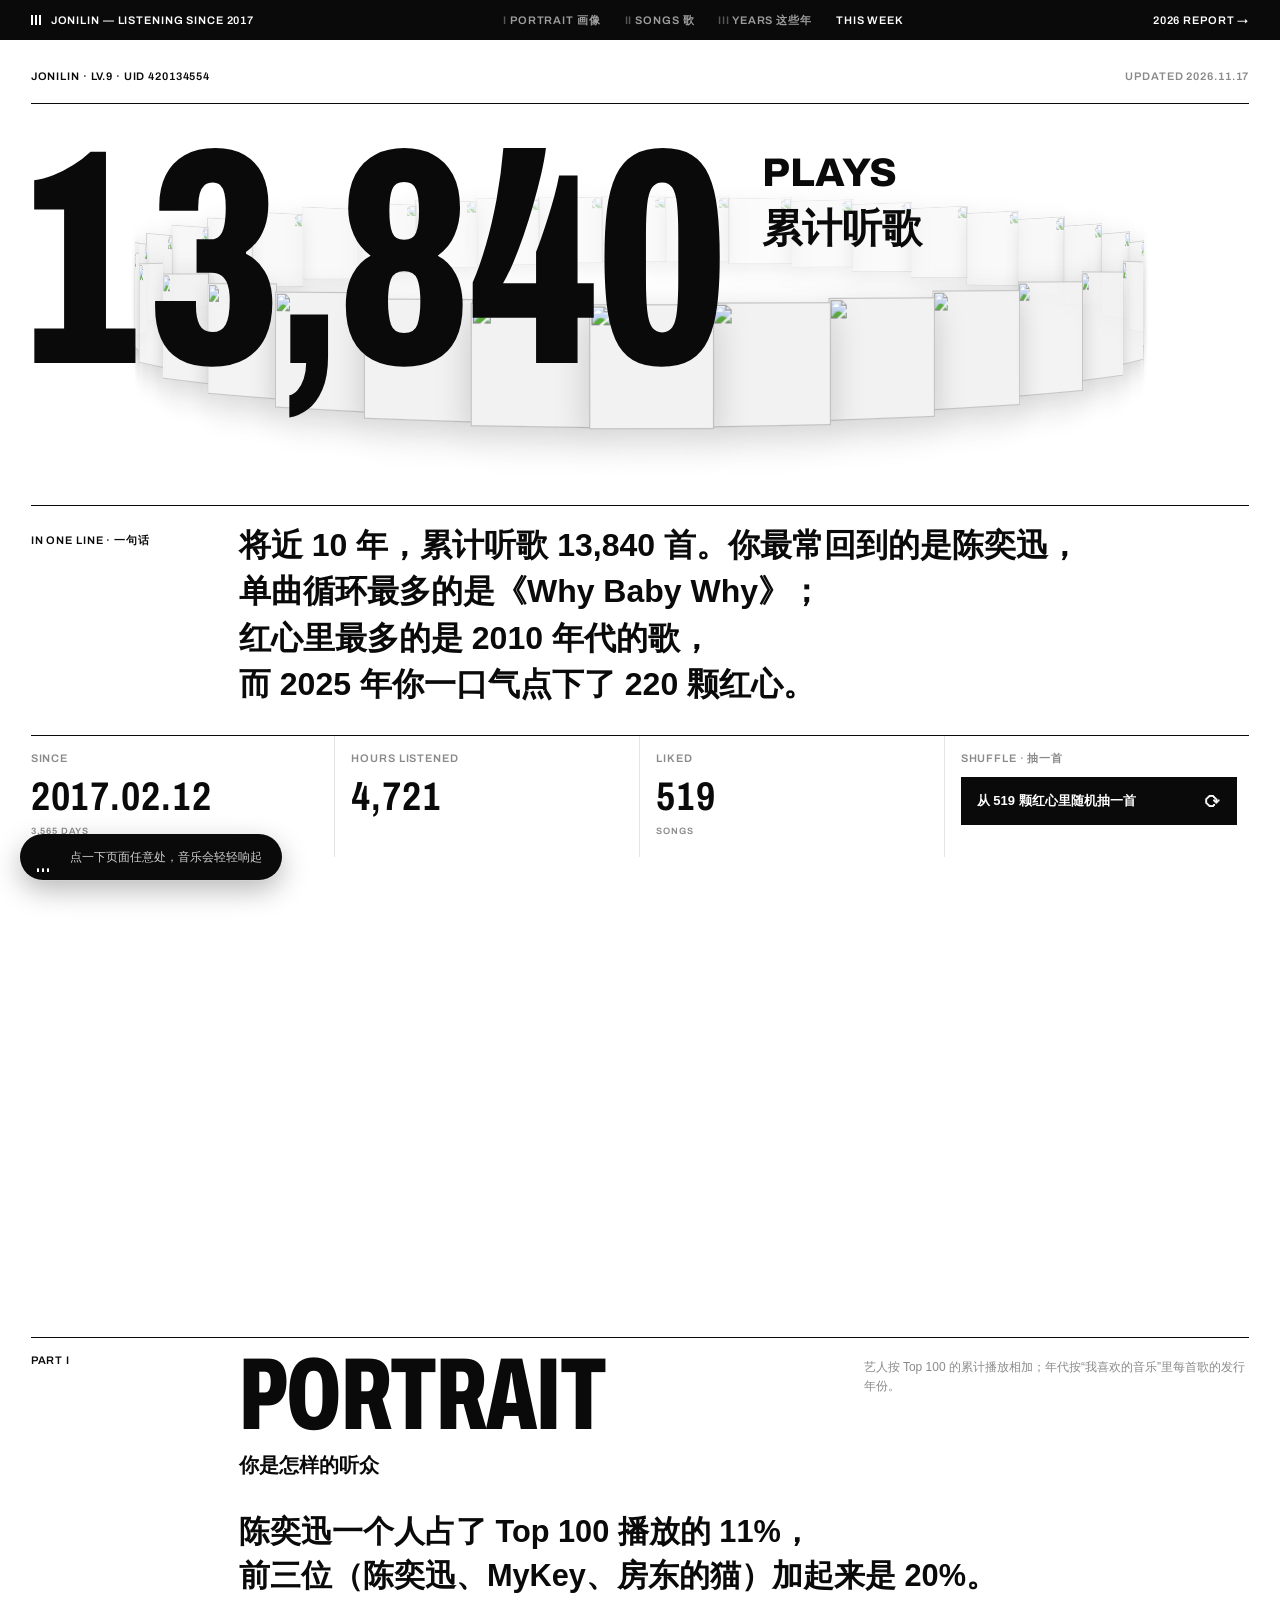
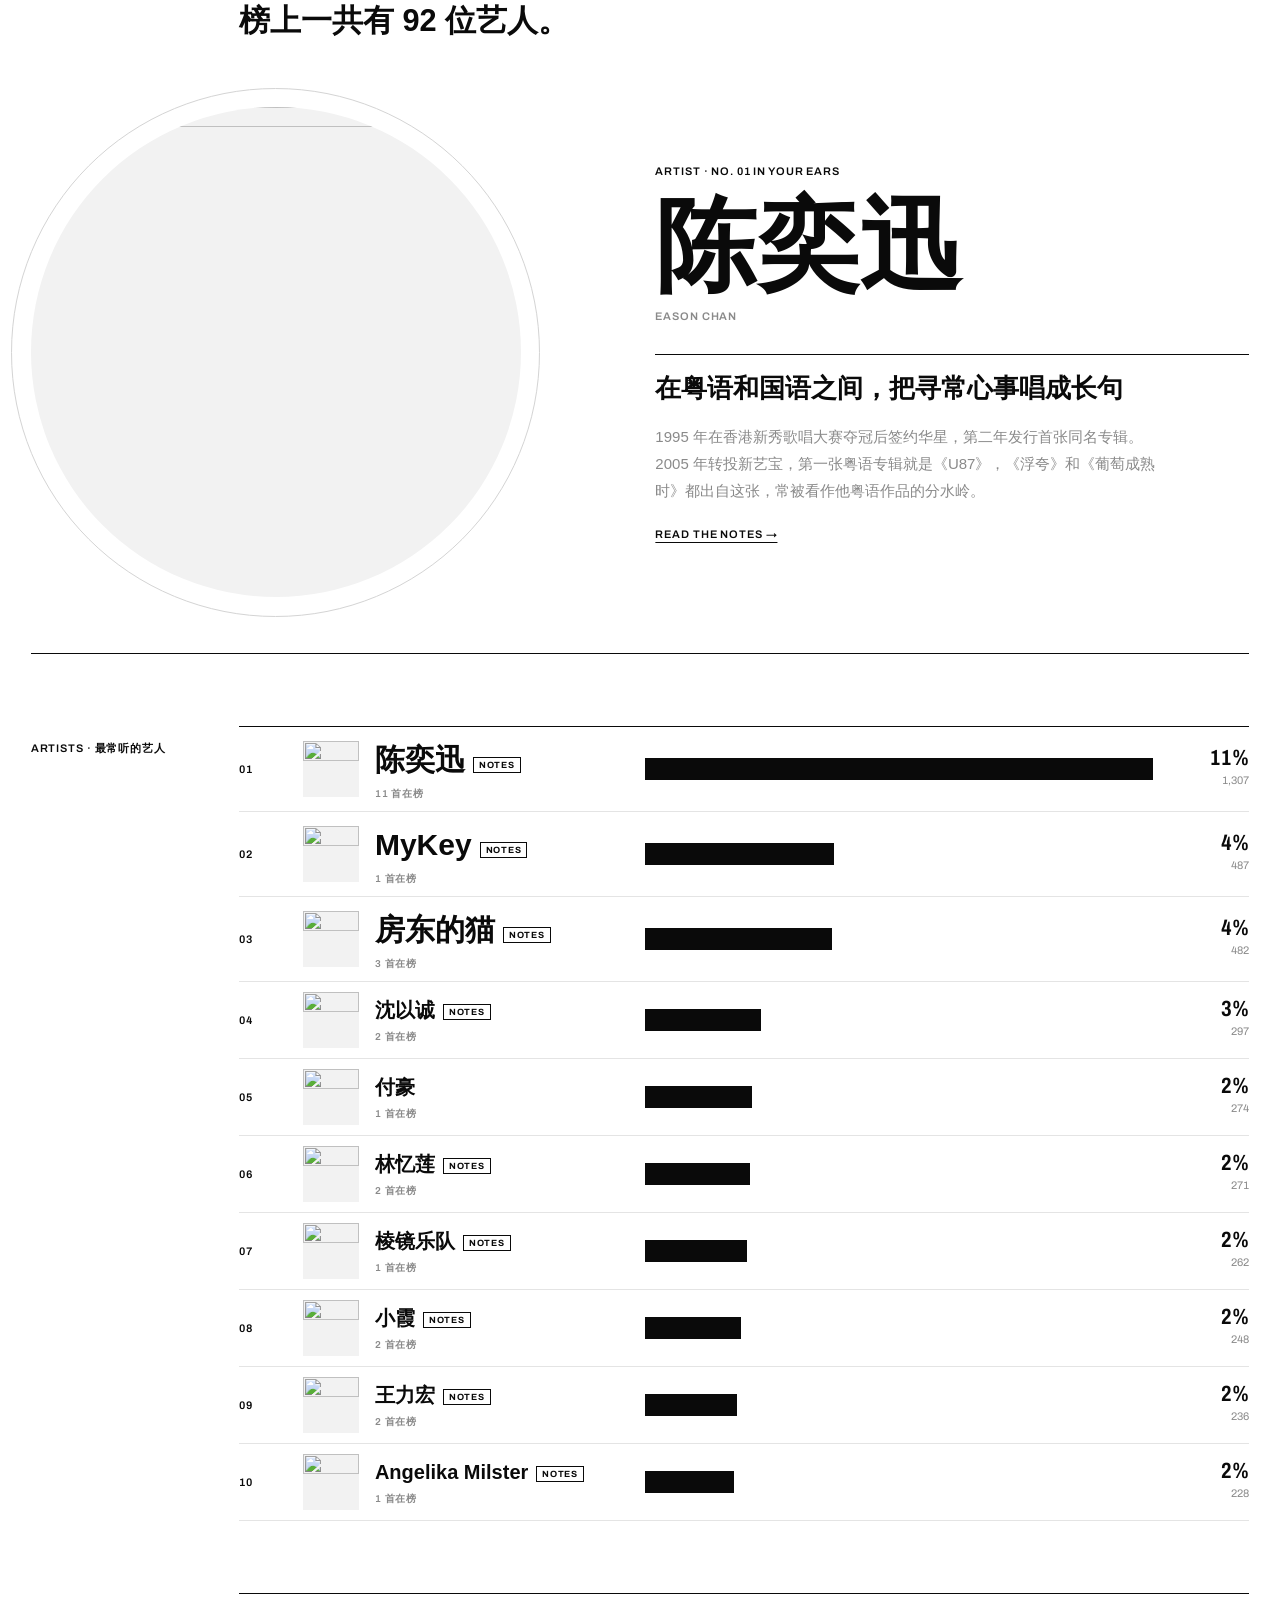
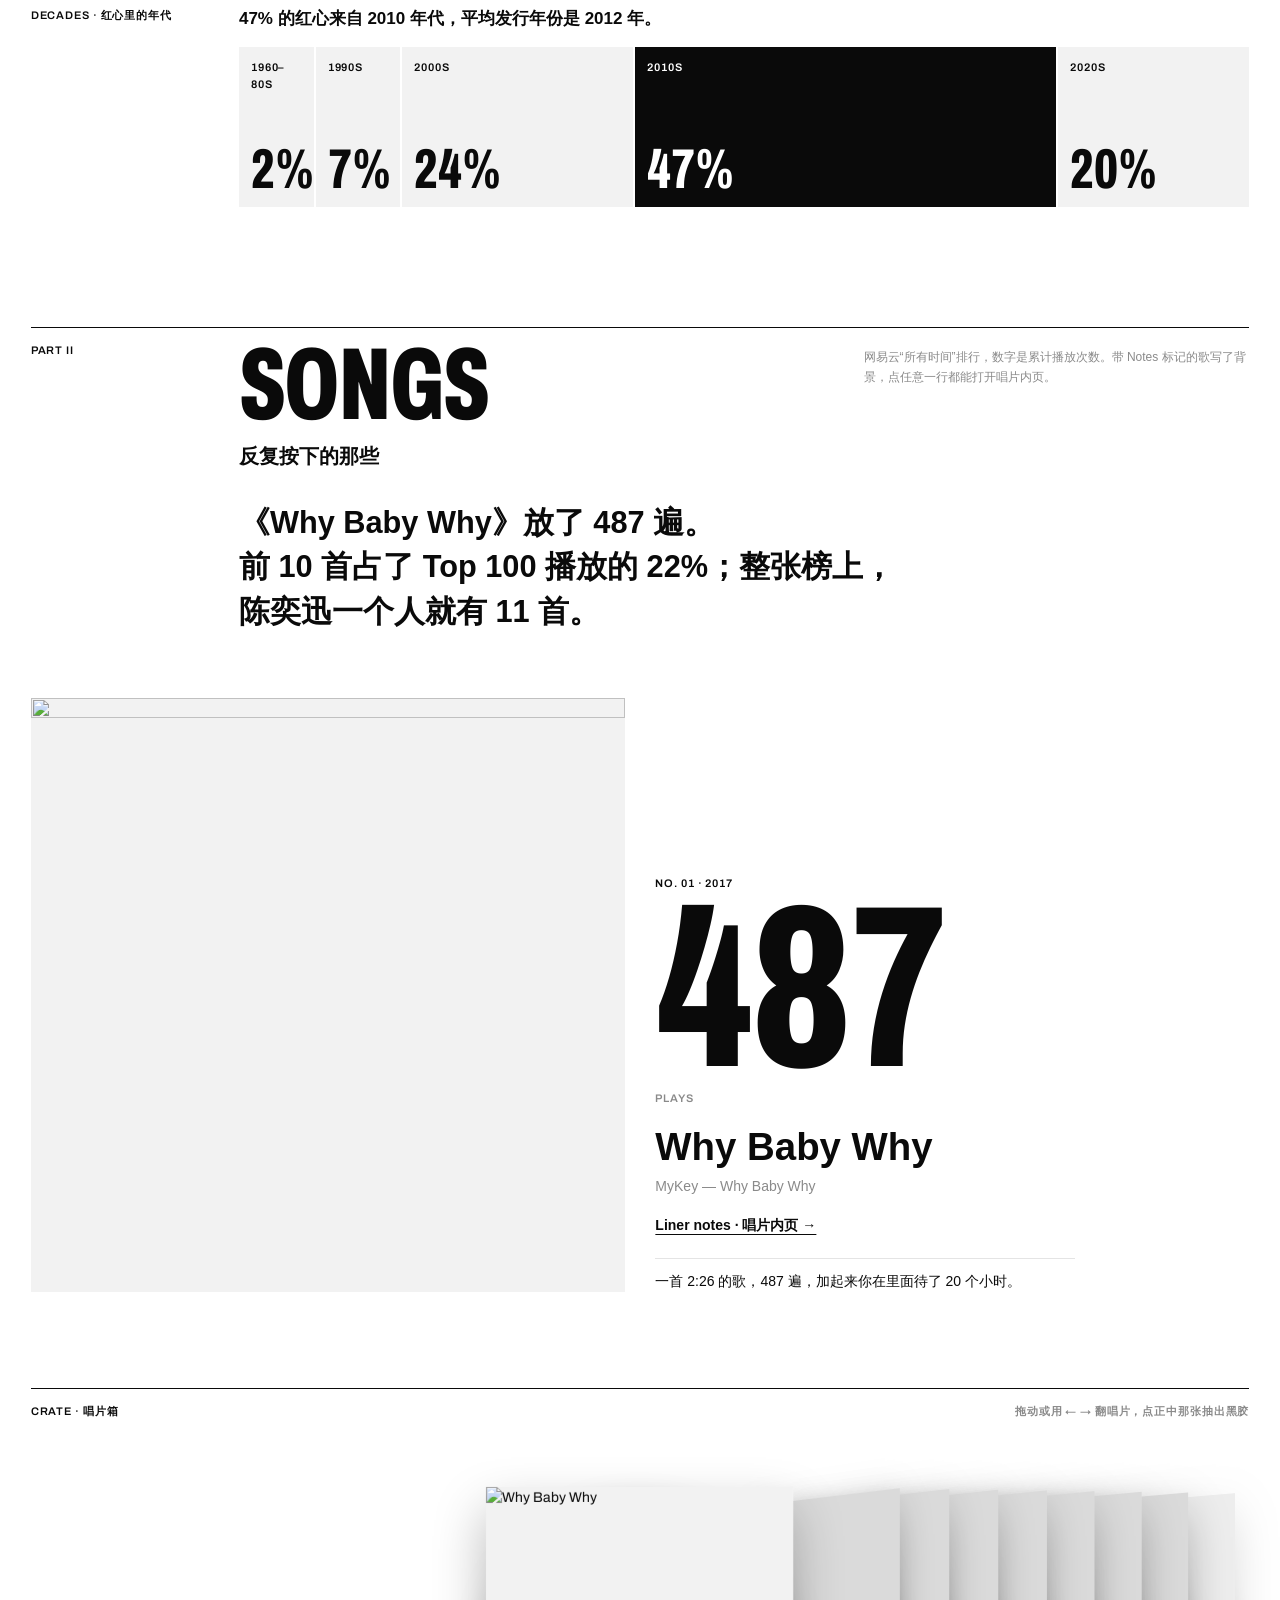
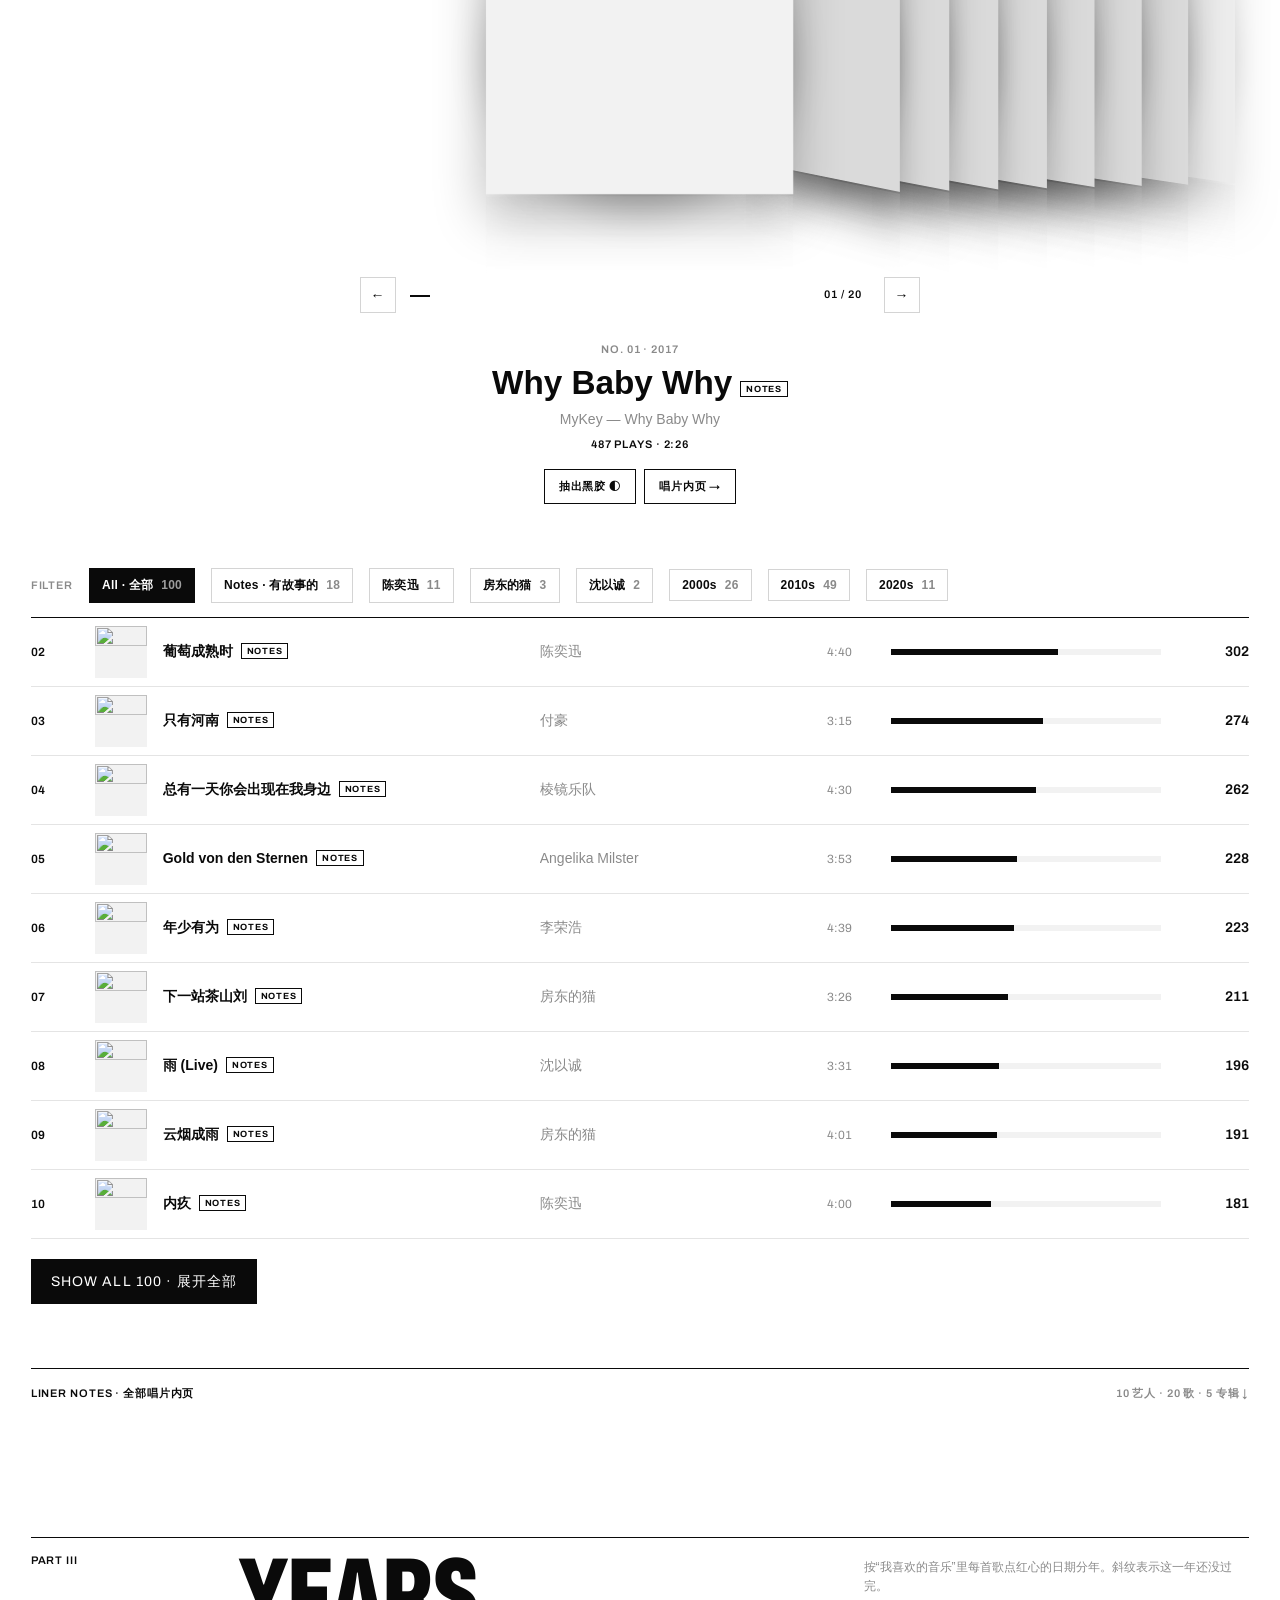
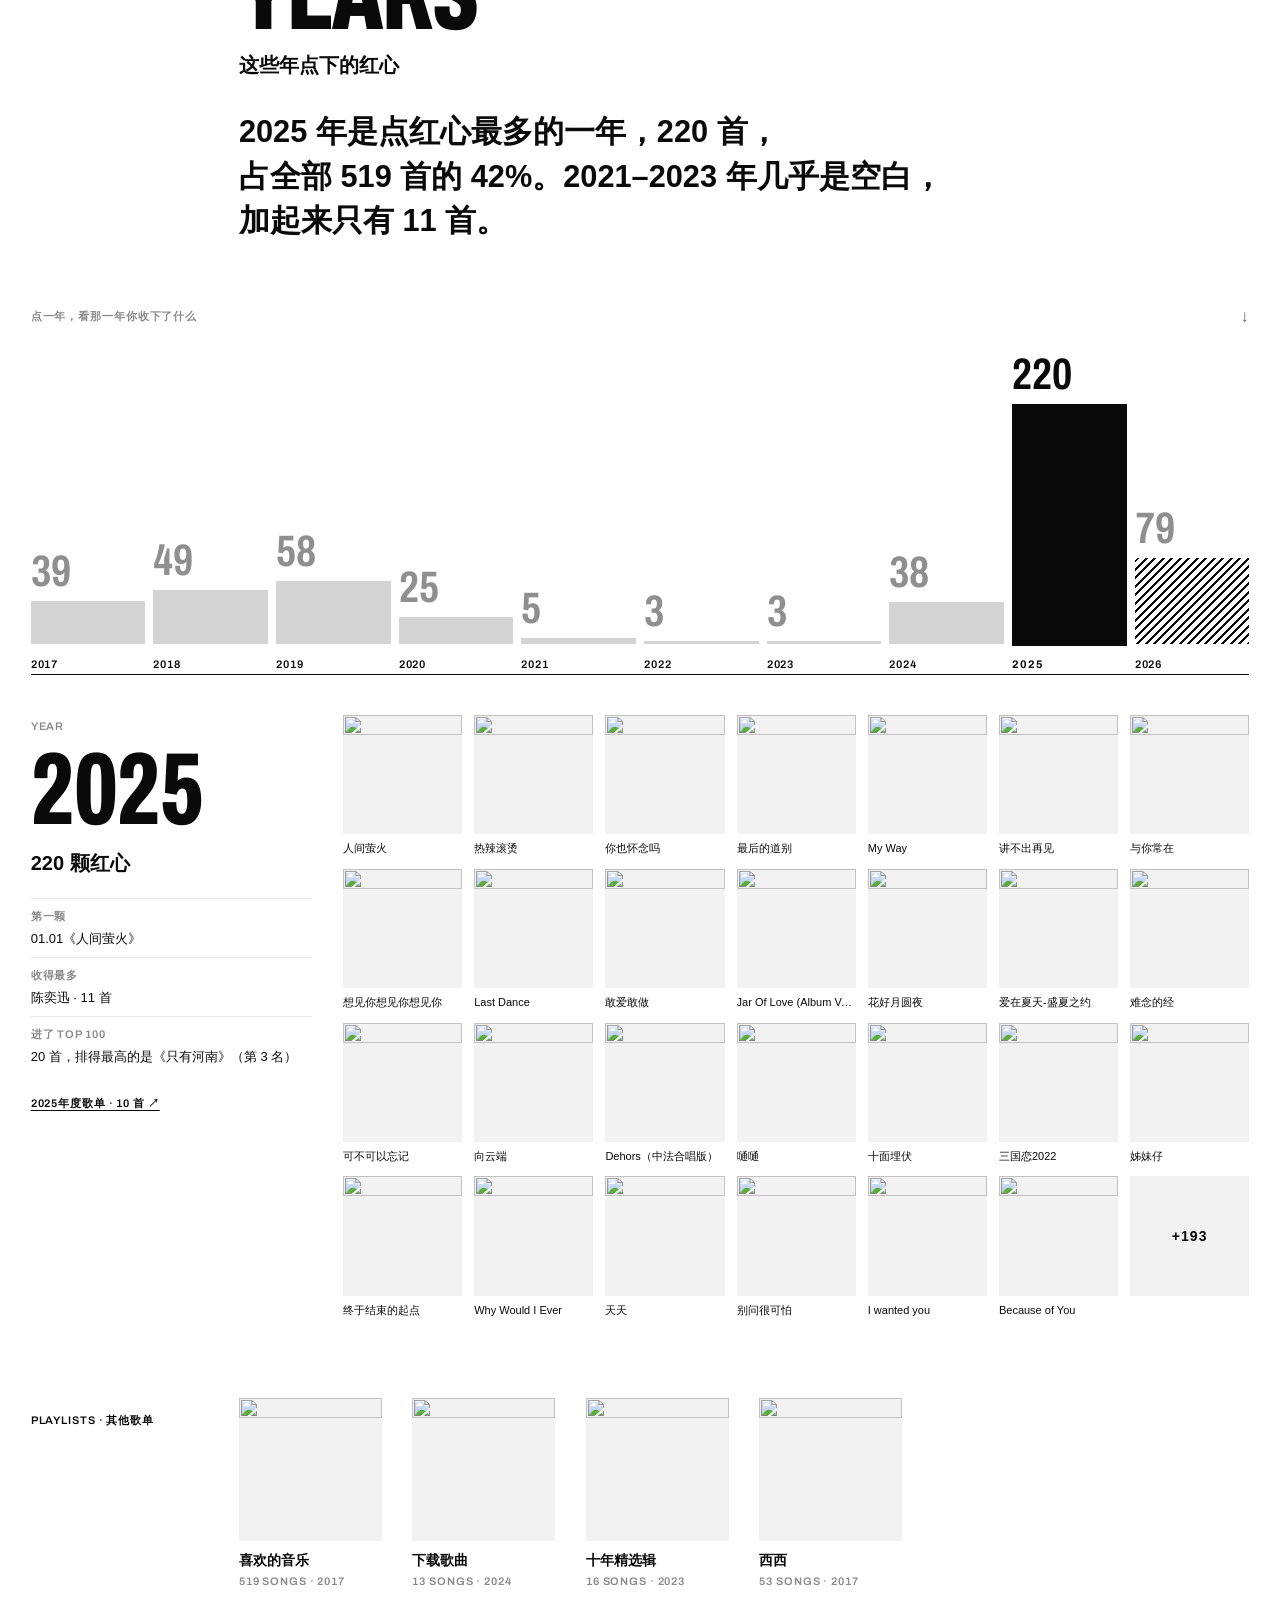
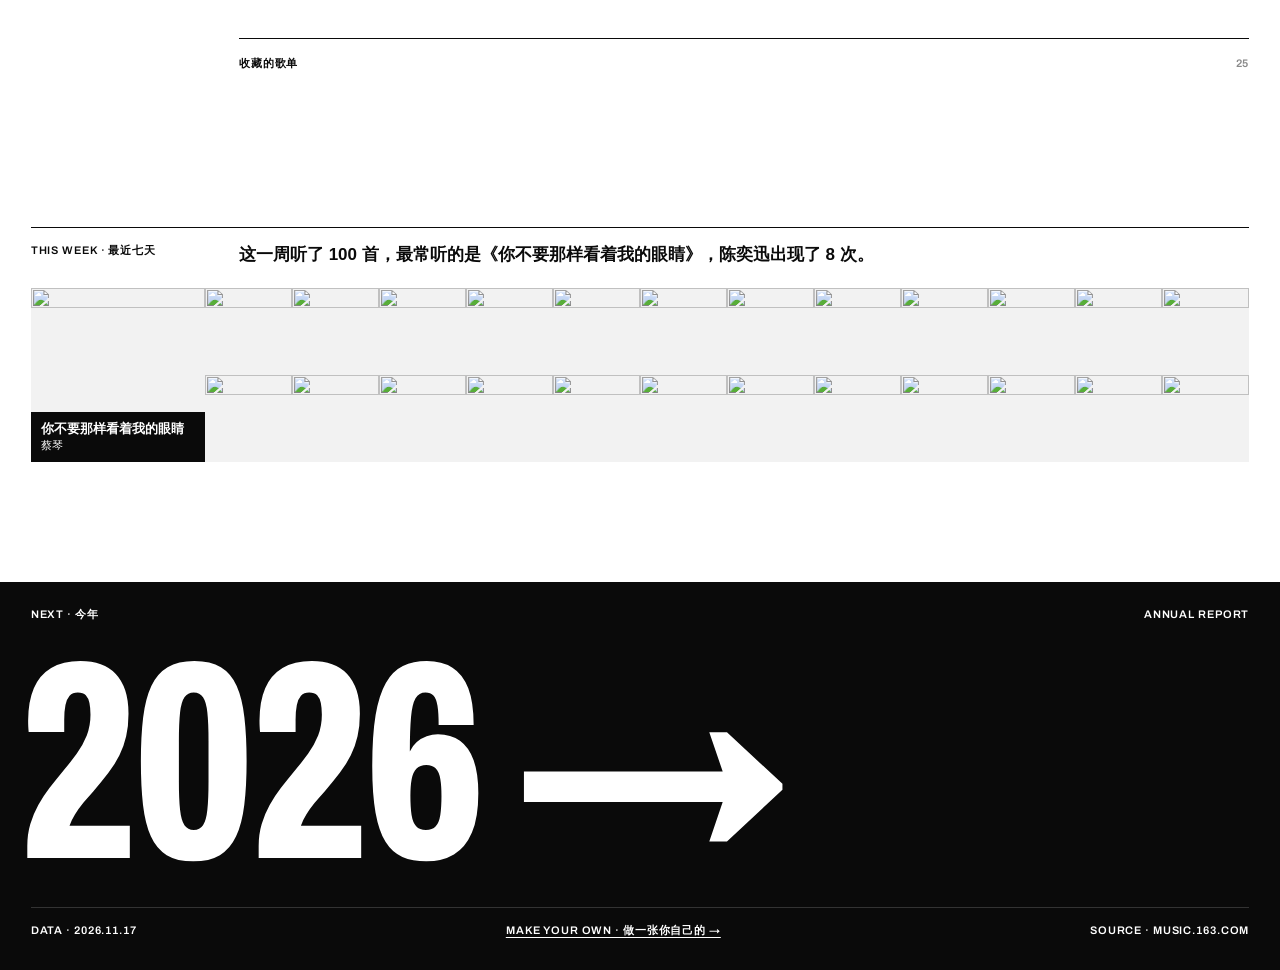
==== index.html @ c2007cd6 "主页 3D 动效：首屏封面星环随滚动落成封面墙；Part II 唱片箱，可翻动、可抽出黑胶 Co-Authored-By: Claude Opus 5.5 <noreply@anthropic.com" ====
<!doctype html>
<html lang="zh-CN">
<head>
<meta charset="utf-8">
<link rel="icon" href="data:image/svg+xml,%3Csvg xmlns=%22http://www.w3.org/2000/svg%22 viewBox=%220 0 16 16%22%3E%3Ccircle cx=%228%22 cy=%228%22 r=%227%22/%3E%3C/svg%3E">
<meta name="viewport" content="width=device-width, initial-scale=1">
<title>JoniLin — Listening</title>
<meta name="referrer" content="no-referrer">
<link rel="stylesheet" href="assets/base.css">
<style>
/* ---------- 顶栏：NTS 式黑色细条 ---------- */
.top { position: sticky; top: 0; z-index: 20; background: var(--fg); color: var(--bg); height: 40px; display: flex; align-items: center; justify-content: space-between; }
.top nav { display: flex; gap: 24px; }
.top nav a { opacity: .6; transition: opacity .2s; }
.top nav a:hover, .top nav a.on { opacity: 1; }
.top .live { display: flex; align-items: center; gap: 10px; }

/* ---------- 首屏 ---------- */
.hero { padding-top: 28px; }
.hero-meta { display: flex; justify-content: space-between; padding-bottom: 18px; border-bottom: 1px solid var(--line); }
.hero h1 { font-size: clamp(120px, 24vw, 380px); margin: 28px 0 0 -0.04em; }
.hero h1 { display: flex; align-items: flex-start; gap: .12em; }
.hero h1 .unit { font-size: .13em; font-stretch: 100%; line-height: 1.1; letter-spacing: 0; padding-top: .5em; }
.hero h1 .unit .zh { display: block; font-weight: 700; margin-top: .3em; }
.stats { display: grid; grid-template-columns: repeat(4, minmax(0, 1fr)); border-top: 1px solid var(--line); margin-top: 28px; }
.stats div { padding: 14px 0 18px; border-right: 1px solid var(--hair); padding-right: 12px; }
.stats div + div { padding-left: 16px; }
.stats div:last-child { border-right: 0; }
.stats b { display: block; font-size: 40px; font-stretch: 75%; font-weight: 700; line-height: 1; margin-top: 10px; }
.wall { display: grid; grid-template-columns: repeat(12, minmax(0, 1fr)); margin-top: 40px; }
.wall i { display: block; aspect-ratio: 1; }

/* ---------- 首屏星环：封面在大数字后面转，往下滚落成封面墙 ---------- */
.opening { position: relative; overflow-x: clip; }
.has-orbit .hero { position: relative; z-index: 2; pointer-events: none; }
.has-orbit.ring .hero h1 { margin-bottom: clamp(48px, 9vw, 130px); }
.has-orbit .hero .stats, .has-orbit .hero .pick { pointer-events: auto; position: relative; background: var(--bg); }
/* 飞散中的封面从这几块后面穿过，不压在字上 */
.has-orbit .hero .thesis { position: relative; background: var(--bg); pointer-events: auto; }
.orbit { position: absolute; inset: 0; z-index: 1; perspective: 1500px; pointer-events: none; }
.oc { position: absolute; left: 0; top: 0; display: block; transform-origin: 50% 50%; will-change: transform, opacity; pointer-events: auto; }
.oc img { width: 100%; height: 100%; object-fit: cover; box-shadow: 0 10px 30px rgba(0,0,0,.18); }
.orbit.flat .oc { will-change: auto; } .orbit.flat .oc img { box-shadow: none; }
.oc::after { content: attr(data-r); position: absolute; left: 6px; top: 5px; color: #fff; font-size: 10px; font-weight: 700; mix-blend-mode: difference; opacity: 0; transition: opacity .2s; }
.orbit.flat .oc:hover::after { opacity: 1; }
.oc:hover img { filter: brightness(.85); }

/* ---------- 唱片箱 ---------- */
#songs { overflow-x: clip; }   /* 两侧的唱片会伸出屏幕，不能把页面撑宽 */
.crate { margin-top: 96px; border-top: 1px solid var(--line); padding-top: 14px; }
.crate-h { display: flex; justify-content: space-between; gap: 16px; }
.crate-stage { --s: clamp(190px, 24vw, 340px); position: relative; height: calc(var(--s) * 1.28); margin-top: 24px; perspective: 1400px; perspective-origin: 50% 40%;
  display: flex; align-items: center; justify-content: center; cursor: grab; touch-action: pan-y; user-select: none; -webkit-user-select: none; outline: none; }
.crate-stage:active { cursor: grabbing; }
.crate-stage:focus-visible { box-shadow: inset 0 0 0 2px var(--fg); }
.rk { position: absolute; width: var(--s); aspect-ratio: 1; transform-style: preserve-3d; will-change: transform; }
.rk .slv { position: relative; width: 100%; height: 100%; object-fit: cover; background: var(--g1); box-shadow: 0 24px 50px rgba(0,0,0,.28); transform: translateZ(1px); -webkit-box-reflect: below 2px linear-gradient(transparent 72%, rgba(255,255,255,.22)); }
.rk:not(.front) .slv { filter: brightness(.9); }
.rk .vin { position: absolute; top: 3%; left: 3%; width: 94%; aspect-ratio: 1; border-radius: 50%; transform: translateZ(0); transition: transform 1s cubic-bezier(.2,.7,.2,1); box-shadow: 0 20px 40px rgba(0,0,0,.35); }
.rk .vin .spin { position: absolute; inset: 0; border-radius: 50%; animation: spin 1.8s linear infinite; animation-play-state: paused; }
.rk .vin .lbl { position: absolute; inset: 34%; border-radius: 50%; background: center / cover; }
.rk .vin .lbl::after { content: ''; position: absolute; left: 50%; top: 50%; width: 7px; height: 7px; margin: -3.5px; border-radius: 50%; background: var(--bg); }
.rk.out .vin { transform: translateX(58%) translateZ(0); }
.rk.out .vin .spin { animation-play-state: running; }
.crate-bar { display: flex; align-items: center; gap: 14px; max-width: 560px; margin: 40px auto 0; }
.crate-bar button { background: none; border: 1px solid var(--g2); width: 36px; height: 36px; cursor: pointer; color: inherit; font-size: 14px; }
.crate-bar button:hover { border-color: var(--fg); }
.crate-track { flex: 1; height: 2px; background: var(--g1); position: relative; cursor: pointer; padding: 8px 0; background-clip: content-box; }
.crate-track i { position: absolute; left: 0; top: 8px; height: 2px; background: var(--fg); transition: width .4s cubic-bezier(.2,.7,.2,1); }
.crate-n { min-width: 54px; text-align: center; }
.crate-info { display: flex; flex-direction: column; align-items: center; gap: 6px; text-align: center; margin-top: 28px; min-height: 150px; }
.crate-info b { font-family: var(--cjk); font-size: clamp(24px, 2.6vw, 36px); line-height: 1.2; }
.crate-info .by { font-family: var(--cjk); color: var(--g3); }
.ci-go { display: flex; gap: 8px; margin-top: 10px; }
.ci-go button { background: none; border: 1px solid var(--fg); color: inherit; padding: 9px 14px; cursor: pointer; font-family: var(--sans); }
.ci-go button:hover { background: var(--fg); color: var(--bg); }
.is-out .ci-go [data-pull] { background: var(--fg); color: var(--bg); }
@media (prefers-reduced-motion: reduce) { .rk .vin { transition: none; } .rk .vin .spin { animation: none; } }

/* ---------- 章节 ---------- */
.sec { padding-top: 120px; }
.sec-h { display: grid; grid-template-columns: repeat(12, minmax(0, 1fr)); column-gap: var(--pad); border-top: 1px solid var(--line); padding-top: 14px; margin-bottom: 40px; }
.sec-h .n { grid-column: 1 / 3; }
.sec-h h2 { grid-column: 3 / 9; font-size: clamp(56px, 8vw, 128px); }
.sec-h h2 small { display: block; font-family: var(--cjk); font-size: 20px; font-weight: 600; letter-spacing: 0; text-transform: none; margin-top: 14px; line-height: 1.3; }
.sec-h p { grid-column: 9 / 13; color: var(--g3); font-family: var(--cjk); font-size: 13px; padding-top: 6px; }

/* ---------- 01 TOP ---------- */
.no1 { display: grid; grid-template-columns: repeat(12, minmax(0, 1fr)); column-gap: var(--pad); align-items: end; }
.no1 .art { grid-column: 1 / 7; }
.no1 .info { grid-column: 7 / 13; }
.no1 .big { font-size: clamp(140px, 18vw, 300px); }
.no1 h3 { font-family: var(--cjk); font-size: clamp(28px, 3vw, 44px); font-weight: 700; line-height: 1.1; margin-top: 18px; }
.no1 .by { font-family: var(--cjk); color: var(--g3); margin-top: 8px; }
.list { margin-top: 56px; border-top: 1px solid var(--line); }
.row { display: grid; grid-template-columns: 48px 52px minmax(0, 4fr) minmax(0, 3fr) 48px minmax(0, 3fr) 72px; gap: 16px; align-items: center; padding: 8px 0; border-bottom: 1px solid var(--hair); }
.row:hover { background: var(--g1); }
.row .r { font-weight: 600; font-size: 12px; }
.row .art { width: 52px; }
.row .t { font-family: var(--cjk); font-weight: 600; white-space: nowrap; overflow: hidden; text-overflow: ellipsis; }
.row .a { font-family: var(--cjk); color: var(--g3); white-space: nowrap; overflow: hidden; text-overflow: ellipsis; }
.row .b { height: 6px; background: var(--g1); position: relative; }
.row .b i { position: absolute; inset: 0 auto 0 0; background: var(--fg); }
.row .p { text-align: right; font-weight: 600; }
.row .d { color: var(--g3); font-size: 12px; }
.no1 .go-note { display: inline-block; margin-top: 18px; text-decoration: underline; text-underline-offset: 4px; font-family: var(--cjk); font-weight: 600; }
.no1 .time { font-family: var(--cjk); margin-top: 22px; padding-top: 12px; border-top: 1px solid var(--hair); max-width: 30em; }
.btn { display: inline-block; margin-top: 20px; padding: 12px 20px; background: var(--fg); color: var(--bg); border: 0; cursor: pointer; font: inherit; }
.btn:hover { background: #333; }

/* ---------- 02 ARTISTS ---------- */
.artists { border-top: 1px solid var(--line); }
.artists li { display: grid; grid-template-columns: 48px 56px minmax(0, 3fr) minmax(0, 6fr) 80px; gap: 16px; align-items: center; padding: 10px 0; border-bottom: 1px solid var(--hair); }
.artists .nm { font-family: var(--cjk); font-weight: 700; font-size: 20px; white-space: nowrap; overflow: hidden; text-overflow: ellipsis; }
.artists li:nth-child(-n+3) .nm { font-size: 30px; }
.artists .bar { height: 22px; background: var(--fg); }
.artists .art { width: 56px; }
.artists li[data-note]:hover, .row[data-note]:hover { background: var(--g1); }

/* ---------- 03 YEARS ---------- */
.years { display: grid; align-items: end; gap: 8px; height: 360px; border-bottom: 1px solid var(--line); }
.years .c { height: 100%; display: flex; flex-direction: column; justify-content: flex-end; }
.years .c b { font-size: 44px; font-stretch: 70%; font-weight: 700; line-height: 1; margin-bottom: 8px; }
.years .c i { display: block; background: var(--g2); }
.years .c.pk i { background: var(--fg); }
.years .c.now i { background: repeating-linear-gradient(-45deg, var(--fg) 0 2px, transparent 2px 6px); }
.note { display: grid; grid-template-columns: repeat(12, minmax(0, 1fr)); column-gap: var(--pad); margin-top: 40px; }
.note p { grid-column: 3 / 10; font-family: var(--cjk); font-size: 20px; font-weight: 500; line-height: 1.55; }

/* ---------- 04 DECADES ---------- */
.dec { display: flex; height: 160px; gap: 2px; }
.dec div { display: flex; flex-direction: column; justify-content: space-between; padding: 12px; background: var(--g1); min-width: 0; overflow: hidden; }
.dec div.pk { background: var(--fg); color: var(--bg); }
.dec b { font-size: 56px; font-stretch: 62%; font-weight: 800; line-height: .9; }


/* ---------- 06 PLAYLISTS ---------- */
.pls { display: grid; grid-template-columns: repeat(6, minmax(0, 1fr)); gap: 28px var(--pad); }
.pls a { position: relative; }
.pls .sl { position: relative; display: block; }
.pls .sl .art { position: relative; z-index: 1; }
.pls .sl .vd { position: absolute; inset: 3%; transition: transform .6s cubic-bezier(.2,.7,.2,1); }
.pls .sl .vd .lbl { position: absolute; inset: 33%; border-radius: 50%; background: center / cover; }
.pls a:hover .sl .vd { transform: translateY(-15%) rotate(40deg); }
.pls a .t { font-family: var(--cjk); font-weight: 600; margin-top: 10px; line-height: 1.3; }
.subs { margin-top: 64px; border-top: 1px solid var(--line); columns: 2; column-gap: var(--pad); }
.subs li { display: flex; justify-content: space-between; gap: 16px; padding: 9px 0; border-bottom: 1px solid var(--hair); break-inside: avoid; font-family: var(--cjk); }
.subs li span:first-child { overflow: hidden; text-overflow: ellipsis; white-space: nowrap; }

/* ---------- FOOT ---------- */
.foot { margin-top: 160px; background: var(--fg); color: var(--bg); padding-top: 24px; padding-bottom: 32px; }
.foot a.go { display: block; font-size: clamp(120px, 22vw, 360px); margin: 24px 0 0 -0.04em; transition: letter-spacing .4s; }
.foot a.go:hover { letter-spacing: .02em; }
.foot .row2 { display: flex; justify-content: space-between; border-top: 1px solid #333; padding-top: 14px; margin-top: 24px; }
.foot .mk { text-decoration: underline; text-underline-offset: 3px; }
.foot code { font-family: ui-monospace, monospace; background: #222; padding: 2px 6px; }


/* ---------- 03 LINER NOTES ---------- */
.feat-lead { display: grid; grid-template-columns: repeat(12, minmax(0, 1fr)); column-gap: var(--pad); align-items: center; padding-bottom: 56px; border-bottom: 1px solid var(--line); }
.feat-lead .pt { grid-column: 1 / 6; position: relative; }
.feat-lead .pt .art { border-radius: 50%; position: relative; z-index: 1; transition: transform .6s cubic-bezier(.2,.7,.2,1); }
.feat-lead .pt .ring { position: absolute; inset: -4%; border-radius: 50%; border: 1px solid var(--g2); }
.feat-lead:hover .pt .art { transform: scale(.97); }
.feat-lead .tx { grid-column: 7 / 13; }
.feat-lead h3 { font-family: var(--cjk); font-size: clamp(64px, 8vw, 132px); font-weight: 900; line-height: 1; margin: 14px 0 8px; }
.feat-lead .tg { font-family: var(--cjk); font-size: clamp(20px, 2vw, 28px); font-weight: 600; line-height: 1.4; margin-top: 28px; padding-top: 16px; border-top: 1px solid var(--line); }
.feat-lead .ex { font-family: var(--cjk); color: var(--g3); font-size: 15px; line-height: 1.8; margin-top: 16px; max-width: 34em; }
.feat-lead .go, .feat .go { display: inline-block; margin-top: 22px; text-decoration: underline; text-underline-offset: 4px; }
.row .t .has-note, .artists .nm .has-note { font-family: var(--sans); }
.toc3 { grid-column: 3 / 13; display: grid; grid-template-columns: repeat(3, minmax(0, 1fr)); column-gap: var(--pad); align-items: start; }
.toc3 h4 { padding-bottom: 10px; border-bottom: 1px solid var(--line); }
.toc3 li button { width: 100%; display: grid; grid-template-columns: 28px minmax(0, 1fr) auto; gap: 10px; align-items: baseline; padding: 9px 0; border: 0; border-bottom: 1px solid var(--hair);
  background: none; color: inherit; font: inherit; text-align: left; cursor: pointer; transition: padding .25s; }
.toc3 li button:hover { padding-left: 6px; background: var(--g1); }
.toc3 .t { display: block; min-width: 0; font-family: var(--cjk); font-weight: 600; white-space: nowrap; overflow: hidden; text-overflow: ellipsis; }
.toc3 .t small { font-weight: 400; color: var(--g3); font-size: 12px; margin-left: 8px; }
.toc3 .tnum { font-size: 12px; }

/* ---------- 首屏：一句话画像 + 抽一首 ---------- */
.thesis { display: grid; grid-template-columns: repeat(12, minmax(0, 1fr)); column-gap: var(--pad); margin-top: 36px; padding-top: 16px; border-top: 1px solid var(--line); }
.thesis .cap { grid-column: 1 / 3; padding-top: 10px; }
.thesis p { grid-column: 3 / 12; font-family: var(--cjk); font-size: clamp(22px, 2.5vw, 36px); font-weight: 700; line-height: 1.45; }
.stats small { display: block; margin-top: 8px; }
.shuf button { display: flex; align-items: center; gap: 10px; margin-top: 10px; padding: 12px 16px; width: 100%; justify-content: space-between; text-align: left;
  background: var(--fg); color: var(--bg); border: 0; cursor: pointer; font-family: var(--cjk); letter-spacing: 0; text-transform: none; font-size: 13px; font-weight: 600; line-height: 1.35; }
.shuf button i { font-style: normal; font-size: 18px; transition: transform .5s cubic-bezier(.2,.7,.2,1); }
.shuf button:hover i { transform: rotate(180deg); }
.pick { border-bottom: 1px solid var(--line); }
.pick.in { animation: pk-in .5s cubic-bezier(.2,.7,.2,1); }
@keyframes pk-in { from { opacity: 0; transform: translateY(8px); } }
.pk-in { display: grid; grid-template-columns: 120px minmax(0, 1fr) auto; gap: 24px; align-items: center; padding: 20px 0; }
.pk-in .sl { position: relative; display: block; }
.pk-in .sl .art { position: relative; z-index: 1; }
.pk-in .sl .vd { position: absolute; inset: 3%; border-radius: 50%; transform: translateX(26%) rotate(60deg); transition: transform .8s cubic-bezier(.2,.7,.2,1); }
.pk-in .sl .vd .lbl { position: absolute; inset: 33%; border-radius: 50%; background: center / cover; }
.pk-t { display: flex; flex-direction: column; gap: 6px; min-width: 0; padding-left: 28px; }
.pk-t b { font-family: var(--cjk); font-size: clamp(22px, 2.4vw, 32px); line-height: 1.2; }
.pk-t .by { font-family: var(--cjk); color: var(--g3); }
.pk-go { display: flex; flex-direction: column; gap: 8px; align-items: flex-end; }
.pk-go button { background: none; border: 1px solid var(--fg); color: inherit; padding: 9px 14px; cursor: pointer; font-family: inherit; }
.pk-go button:hover { background: var(--fg); color: var(--bg); }

/* ---------- 每一部分：先说结论 ---------- */
.sec-h p.how { font-size: 12px; line-height: 1.6; }
.lede { display: grid; grid-template-columns: repeat(12, minmax(0, 1fr)); column-gap: var(--pad); margin: -8px 0 64px; }
.lede p { grid-column: 3 / 11; font-family: var(--cjk); font-size: clamp(22px, 2.4vw, 34px); font-weight: 700; line-height: 1.45; }
.sub { display: grid; grid-template-columns: repeat(12, minmax(0, 1fr)); column-gap: var(--pad); margin-top: 72px; }
.sub > .cap { grid-column: 1 / 3; padding-top: 14px; }
.sub > :not(.cap) { grid-column: 3 / 13; min-width: 0; }
.sub-say { font-family: var(--cjk); font-size: 17px; font-weight: 600; padding: 12px 0 16px; border-top: 1px solid var(--line); }
.feat { margin-top: 8px; }
.artists .nm small { display: block; font-size: 10px; margin-top: 4px; font-family: var(--sans); }
.artists .bar-w, .artists .bar { display: block; }
.artists .v { text-align: right; }
.artists .v b { display: block; font-size: 22px; font-stretch: 75%; line-height: 1; }
.artists .v small { font-size: 11px; }

/* ---------- 筛选 ---------- */
.filt { display: flex; flex-wrap: wrap; align-items: center; gap: 6px; margin-top: 64px; padding-bottom: 14px; }
.filt > .cap { margin-right: 10px; }
.chip { display: inline-flex; gap: 8px; align-items: baseline; padding: 8px 12px; border: 1px solid var(--g2); background: none; color: inherit; cursor: pointer; font-family: var(--cjk); letter-spacing: .02em; text-transform: none; font-size: 12px; font-weight: 600; transition: border-color .2s, background .2s; }
.chip:hover { border-color: var(--fg); }
.chip.on { background: var(--fg); color: var(--bg); border-color: var(--fg); }
.chip.on .g { color: inherit; opacity: .6; }
.filt + .list { margin-top: 0; }
.list:empty::after { content: '没有符合的歌'; display: block; padding: 24px 0; color: var(--g3); font-family: var(--cjk); }
.toc { margin-top: 64px; border-top: 1px solid var(--line); }
.toc summary, .subs-d summary { display: flex; justify-content: space-between; padding: 16px 0; cursor: pointer; list-style: none; }
.toc summary::-webkit-details-marker, .subs-d summary::-webkit-details-marker { display: none; }
.toc summary:hover, .subs-d summary:hover { background: var(--g1); }
.toc[open] summary .g { visibility: hidden; }
.toc .toc3 { padding: 16px 0 8px; }

/* ---------- 年份 ---------- */
.yrs-h { display: flex; justify-content: space-between; padding-bottom: 10px; }
#yrs { height: 340px; }
#yrs .c { border: 0; background: none; color: inherit; font: inherit; padding: 0; cursor: pointer; align-items: stretch; text-align: left; }
#yrs .c b { transition: opacity .2s; }
#yrs .c i { transition: background .2s; }
#yrs .c span { padding: 10px 0 2px; border-top: 2px solid transparent; margin-top: 0; }
#yrs .c:hover i { background: var(--g3); }
#yrs .c.sel i { background: var(--fg); }
#yrs .c.pk:not(.sel) i { background: var(--g2); }
#yrs .c.now.sel i, #yrs .c.now:hover i { background: repeating-linear-gradient(-45deg, var(--fg) 0 2px, transparent 2px 6px); }
#yrs .c.sel span { border-top-color: var(--fg); font-weight: 700; }
#yrs .c:not(.sel) b { opacity: .45; }
#yrs .c:focus-visible { outline: 2px solid var(--fg); outline-offset: 4px; }
.years { border-bottom: 0; }
.yr { display: grid; grid-template-columns: repeat(12, minmax(0, 1fr)); column-gap: var(--pad); padding: 40px 0 8px; border-top: 1px solid var(--line); }
.yr.in { animation: pk-in .45s cubic-bezier(.2,.7,.2,1); }
.yr-l { grid-column: 1 / 4; }
.yr-l > b { display: block; font-size: clamp(72px, 8vw, 128px); line-height: .9; margin-top: 8px; }
.yr-l > p { font-family: var(--cjk); font-size: 20px; font-weight: 700; margin-top: 12px; }
.yr-l dl { margin-top: 20px; }
.yr-l dl div { padding: 9px 0; border-top: 1px solid var(--hair); }
.yr-l dd { font-family: var(--cjk); font-size: 13px; margin-top: 4px; line-height: 1.5; }
.yr-go { display: flex; flex-direction: column; gap: 8px; margin-top: 20px; }
.yr-go a { text-decoration: underline; text-underline-offset: 3px; }
.yr-r { grid-column: 4 / 13; display: grid; grid-template-columns: repeat(7, minmax(0, 1fr)); gap: 12px; align-content: start; }
.cv { display: block; padding: 0; border: 0; background: none; color: inherit; text-align: left; cursor: pointer; font: inherit; min-width: 0; }
.cv span { display: block; font-family: var(--cjk); font-size: 11px; margin-top: 6px; white-space: nowrap; overflow: hidden; text-overflow: ellipsis; }
.cv:hover img { filter: brightness(.85); }
.yr-r .more { display: grid; place-items: center; aspect-ratio: 1; background: var(--g1); border: 0; color: inherit; cursor: pointer; font-size: 14px; }
.yr-r .more:hover { background: var(--fg); color: var(--bg); }
.subs-d { margin-top: 48px; border-top: 1px solid var(--line); }

/* ---------- 此刻 ---------- */
.now { margin-top: 140px; }
.now-h { display: grid; grid-template-columns: repeat(12, minmax(0, 1fr)); column-gap: var(--pad); border-top: 1px solid var(--line); padding: 14px 0 20px; }
.now-h .cap { grid-column: 1 / 3; }
.now-h p { grid-column: 3 / 11; font-family: var(--cjk); font-size: 17px; font-weight: 600; }
.strip { display: grid; grid-template-columns: repeat(14, minmax(0, 1fr)); }
.strip .w { position: relative; display: block; }
.strip .w.first { grid-column: span 2; grid-row: span 2; }
.strip .tip { position: absolute; inset: auto 0 0 0; background: var(--fg); color: var(--bg); padding: 8px 10px; font-family: var(--cjk); font-size: 11px; line-height: 1.4; }
.strip .tip b { display: block; font-size: 13px; }
.foot { margin-top: 120px; }

@media (max-width: 1000px) { .top nav { display: none; } }
@media (max-width: 720px) {
  .stats { grid-template-columns: repeat(2, minmax(0, 1fr)); }
  .stats div, .stats div + div { padding-left: 0; border-right: 0; border-bottom: 1px solid var(--hair); }
  .stats .shuf { grid-column: 1 / 3; }
  .stats b { font-size: 30px; }
  .wall { grid-template-columns: repeat(6, minmax(0, 1fr)); }
  .crate-tip { display: none; }
  .crate-stage { --s: 58vw; }
  .hero .unit .zh { white-space: nowrap; }
  .thesis .cap, .thesis p, .lede p, .now-h .cap, .now-h p { grid-column: 1 / 13; }
  .thesis p { margin-top: 8px; font-size: 19px; }
  .lede p { font-size: 20px; }
  .pk-in { grid-template-columns: 88px minmax(0, 1fr); gap: 16px; }
  .pk-t { padding-left: 14px; }
  .pk-go { grid-column: 1 / 3; flex-direction: row; justify-content: flex-start; }
  .sec { padding-top: 96px; }
  .sec-h .n, .sec-h h2, .sec-h p, .no1 .art, .no1 .info, .note p { grid-column: 1 / 13; }
  .sec-h p.how { margin-top: 12px; }
  .lede { margin-bottom: 40px; }
  .sub { margin-top: 56px; }
  .sub > .cap, .sub > :not(.cap) { grid-column: 1 / 13; }
  .sub > .cap { padding-bottom: 10px; }
  .row { grid-template-columns: 32px 44px minmax(0, 1fr) 56px; }
  .row .a, .row .b, .row .d { display: none; }
  .artists li { grid-template-columns: 32px 44px minmax(0, 1fr) 60px; }
  .artists .bar-w { display: none; }
  .filt { flex-wrap: nowrap; overflow-x: auto; margin-left: calc(-1 * var(--pad)); margin-right: calc(-1 * var(--pad)); padding-left: var(--pad); padding-right: var(--pad); scrollbar-width: none; }
  .filt .chip { flex: none; }
  #yrs { gap: 3px !important; height: 260px; }
  #yrs .c b { font-size: 14px; }
  #yrs .c span { font-size: 9px; letter-spacing: 0; }
  #yrs .c span, #yrs .c b { text-align: center; }
  .yr-l, .yr-r { grid-column: 1 / 13; }
  .yr-l { display: grid; grid-template-columns: auto minmax(0, 1fr); column-gap: 16px; align-items: end; }
  .yr-l > .cap { grid-column: 1 / 3; }
  .yr-l dl, .yr-go { grid-column: 1 / 3; }
  .yr-r { grid-template-columns: repeat(4, minmax(0, 1fr)); margin-top: 28px; }
  .pls { grid-template-columns: repeat(2, minmax(0, 1fr)); }
  .subs { columns: 1; }
  .strip { grid-template-columns: repeat(6, minmax(0, 1fr)); }
  .strip .w:nth-child(n+16) { display: none; }
  .feat-lead .pt { grid-column: 3 / 11; margin-bottom: 32px; }
  .feat-lead .tx, .toc3 { grid-column: 1 / 13; }
  .toc3 { grid-template-columns: 1fr; row-gap: 36px; }
}
</style>
</head>
<body>

<header class="top pad cap">
  <span class="live"><span class="eq" aria-hidden="true"><i></i><i></i><i></i></span><span id="t-left">JoniLin — Listening</span></span>
  <nav id="nav"><a href="#portrait"><span class="g">I</span> Portrait 画像</a><a href="#songs"><span class="g">II</span> Songs 歌</a><a href="#years"><span class="g">III</span> Years 这些年</a><a href="#now">This Week</a></nav>
  <a href="2026/">2026 Report →</a>
</header>

<main>
  <div class="opening" id="opening">
  <section class="hero pad">
    <div class="hero-meta cap"><span id="m1">—</span><span id="m2" class="g">—</span></div>
    <h1 class="xl tnum reveal"><span id="h-num">—</span><span class="unit">Plays<span class="zh">累计听歌</span></span></h1>
    <div class="thesis"><span class="cap">In one line · 一句话</span><p id="thesis"></p></div>
    <div class="stats cap" id="stats"></div>
    <div class="pick" id="pick" hidden></div>
  </section>
  <div class="wall" id="wall"></div>
  </div>

  <section class="sec pad" id="portrait">
    <div class="sec-h"><span class="n cap">Part I</span><h2 class="xl">Portrait<small>你是怎样的听众</small></h2><p class="how">艺人按 Top 100 的累计播放相加；年代按“我喜欢的音乐”里每首歌的发行年份。</p></div>
    <div class="lede"><p id="p-lede"></p></div>
    <div class="feat" id="feat"></div>
    <div class="sub"><span class="cap">Artists · 最常听的艺人</span><ol class="artists" id="artists"></ol></div>
    <div class="sub" id="dec-w"><span class="cap">Decades · 红心里的年代</span><div><p class="sub-say" id="dec-note"></p><div class="dec reveal" id="dec"></div></div></div>
  </section>

  <section class="sec pad" id="songs">
    <div class="sec-h"><span class="n cap">Part II</span><h2 class="xl">Songs<small>反复按下的那些</small></h2><p class="how">网易云“所有时间”排行，数字是累计播放次数。带 Notes 标记的歌写了背景，点任意一行都能打开唱片内页。</p></div>
    <div class="lede"><p id="s-lede"></p></div>
    <div class="no1 reveal" id="no1"></div>
    <div class="crate" id="crate">
      <div class="crate-h"><span class="cap">Crate · 唱片箱</span><span class="cap g crate-tip">拖动或用 ← → 翻唱片，点正中那张抽出黑胶</span></div>
      <div class="crate-stage" tabindex="0" role="listbox" aria-label="唱片箱：播放最多的 20 首，左右方向键翻动，回车抽出黑胶"></div>
      <div class="crate-bar"><button class="cap" data-prev aria-label="上一张">←</button><div class="crate-track"><i></i></div><span class="cap tnum crate-n"></span><button class="cap" data-next aria-label="下一张">→</button></div>
      <div class="crate-info" aria-live="polite"></div>
    </div>
    <div class="filt" id="filt" role="toolbar" aria-label="筛选"></div>
    <ol class="list cap-none" id="list"></ol>
    <button class="btn cap" id="more">Show all 100</button>
    <details class="toc" id="toc"><summary class="cap"><span>Liner Notes · 全部唱片内页</span><span class="g" id="toc-n"></span></summary><div class="toc3" id="toc3"></div></details>
  </section>

  <section class="sec pad" id="years">
    <div class="sec-h"><span class="n cap">Part III</span><h2 class="xl">Years<small>这些年点下的红心</small></h2><p class="how">按“我喜欢的音乐”里每首歌点红心的日期分年。斜纹表示这一年还没过完。</p></div>
    <div class="lede"><p id="y-lede"></p></div>
    <div class="yrs-h cap g"><span>点一年，看那一年你收下了什么</span><span>↓</span></div>
    <div class="years reveal" id="yrs" role="tablist" aria-label="年份"></div>
    <div class="yr" id="yr" role="tabpanel"></div>
    <div class="sub" id="pls-w"><span class="cap">Playlists · 其他歌单</span><div><div class="pls" id="pls"></div>
      <details class="subs-d" id="subs-d"><summary class="cap">收藏的歌单 <span class="g" id="subs-n"></span></summary><ul class="subs" id="subs"></ul></details></div></div>
  </section>

  <section class="now pad" id="now">
    <div class="now-h"><span class="cap">This week · 最近七天</span><p id="week-note"></p></div>
    <div class="strip" id="week"></div>
  </section>
</main>

<footer class="foot pad">
  <div class="cap" style="display:flex;justify-content:space-between"><span>Next · 今年</span><span>Annual Report</span></div>
  <a class="go xl" href="2026/">2026 →</a>
  <div class="row2 cap"><span id="f1"></span><a href="make/" class="mk">Make your own · 做一张你自己的 →</a><span>Source · music.163.com</span></div>
</footer>

<script src="data/music.js"></script>
<script src="data/listen2026.js"></script>
<script src="assets/source.js"></script>
<script src="assets/stats.js"></script>
<script src="data/credits.js"></script>
<script src="data/notes.js"></script>
<script src="assets/cjk.js"></script>
<script src="assets/record.js"></script>
<script src="assets/stage3d.js"></script>
<script src="assets/music.js"></script>
<script src="assets/liner.js"></script>
<script>
const D = window.MUSIC, $ = s => document.querySelector(s), P = D.profile;
const NICK_T = window.MJ_NICK || P.nick;
document.title = `${NICK_T} — Listening`;
const L = window.Liner;   // 唱片内页（访客本地版本里为 null）
// 每一部分单独渲染；数据不全时只隐藏这一部分（连同导航里的入口）
const sect = (id, fn) => { try { fn(); } catch (e) { console.warn(id, e); const el = document.getElementById(id); if (el) el.style.display = 'none'; document.querySelectorAll(`#nav a[href="#${id}"]`).forEach(a => a.remove()); } };
const fmt = n => (n || 0).toLocaleString('en-US');
const pad2 = n => String(n).padStart(2, '0');
const day = ms => { const d = new Date(ms); return `${d.getFullYear()}.${pad2(d.getMonth() + 1)}.${pad2(d.getDate())}`; };
const img = (u, s = 200) => u ? `${u}?param=${s}y${s}` : '';
const yearOf = ms => new Date(ms).getFullYear();
const mmss = sec => sec ? `${Math.floor(sec / 60)}:${pad2(Math.round(sec % 60))}` : '';
const pct = (v, t) => t ? Math.min(100, Math.round(v / t * 100)) : 0;
const mine = D.playlists.filter(p => p.mine);
const art = (u, s, cls = '') => `<img class="art ${cls}" src="${img(u, s)}" alt="" loading="lazy" crossorigin="anonymous">`;
const note = (k, v) => L && L.has(k, v) ? `data-note="${k}:${v}"` : '';

/* ---------- 全页共用的几组统计 ---------- */
const A = {};
D.allTime.forEach(s => s.a.forEach(a => { A[a] = A[a] || { v: 0, n: 0, pic: s.pic }; A[a].v += s.pc || 0; A[a].n++; }));
const arts = Object.entries(A).sort((a, b) => b[1].v - a[1].v);
const topSum = D.allTime.reduce((t, s) => t + (s.pc || 0), 0);
const rankOf = {}; D.allTime.forEach((s, i) => rankOf[s.id] = i);
const likedBy = {}; D.liked.forEach(s => { const y = yearOf(s.at); (likedBy[y] = likedBy[y] || []).push(s); });
const YRS = []; for (let y = yearOf(P.created); y <= yearOf(D.fetchedAt); y++) YRS.push(y);
const NOW_Y = YRS[YRS.length - 1], cnt = y => (likedBy[y] || []).length;
const peakY = D.liked.length ? YRS.reduce((a, b) => cnt(b) > cnt(a) ? b : a) : null;
const dc = {}; D.liked.forEach(s => { if (s.y > 1900) { const k = Math.floor(s.y / 10) * 10; dc[k] = (dc[k] || 0) + 1; } });
const decs = Object.entries(dc).sort((a, b) => a[0] - b[0]);
const dpk = decs.length ? decs.reduce((a, b) => b[1] > a[1] ? b : a)[0] : null;
const annualOf = y => mine.filter(p => /年度歌单/.test(p.n) && (+(p.n.match(/(\d{4})\s*年度歌单/) || [])[1] || yearOf(p.ct)) === y);
const shortName = p => p.n.replace(new RegExp(`^@?(${P.nick.replace(/[.*+?^${}()|[\]\\]/g, '\\$&')}|JoniLin|Ttttriangel|Ttttriangle)的?`), '') || p.n;

/* ---------- 首屏：大数字 + 一句话画像 + 随机抽一首 ---------- */
$('#t-left').textContent = `${NICK_T} — Listening since ${yearOf(P.created)}`;
$('#m1').textContent = `${NICK_T} · Lv.${P.level} · UID ${P.uid}`;
$('#m2').textContent = `Updated ${day(D.fetchedAt)}`;
$('#h-num').textContent = fmt(P.listenSongs);
{
  const yr = P.createDays / 365, no1 = D.allTime[0];
  let t = `${yr < 1 ? `${fmt(P.createDays)} 天` : yr % 1 > .5 ? `将近 ${Math.ceil(yr)} 年` : `${Math.floor(yr)} 年`}，累计听歌 ${fmt(P.listenSongs)} 首。`;
  if (arts.length) t += `你最常回到的是${arts[0][0]}`;
  if (no1) t += `${arts.length ? '，' : '你'}单曲循环最多的是《${no1.n}》`;
  if (arts.length || no1) t += '；';
  if (dpk) t += `红心里最多的是 ${dpk} 年代的歌`;
  if (peakY && cnt(peakY) >= 20 && YRS.length > 1) t += `${dpk ? '，' : ''}而 ${peakY} 年你一口气点下了 ${cnt(peakY)} 颗红心`;
  $('#thesis').textContent = t.replace(/[；。]$/, '') + '。';
}
const topHours = Math.round(D.allTime.reduce((s, x) => s + (x.pc || 0) * x.dt, 0) / 3600);
const hours = window.LISTEN && LISTEN.total ? ['Hours listened', fmt(Math.round(LISTEN.total / 3600))] : topHours ? ['Hours in Top 100', fmt(topHours)] : ['Level', 'Lv.' + P.level];
$('#stats').innerHTML = [['Since', day(P.created), `${fmt(P.createDays)} days`], hours, ['Liked', fmt(D.liked.length), 'songs']]
  .map(([k, v, s]) => `<div><span class="g">${k}</span><b class="tnum">${v}</b>${s ? `<small class="g">${s}</small>` : ''}</div>`).join('') +
  (D.liked.length ? `<div class="shuf"><span class="g">Shuffle · 抽一首</span><button id="shuf" class="cap">从 ${fmt(D.liked.length)} 颗红心里随机抽一首 <i aria-hidden="true">⟳</i></button></div>` : '');
const pick = () => {
  const s = D.liked[Math.floor(Math.random() * D.liked.length)], r = rankOf[s.id];
  const facts = [s.y ? `${s.y} 年发行` : '', r !== undefined ? `Top 100 第 ${r + 1} 名，放了 ${fmt(D.allTime[r].pc)} 遍` : '', mmss(s.dt)].filter(Boolean).join(' · ');
  const el = $('#pick'); el.hidden = false;
  el.innerHTML = `<div class="pk-in"><span class="sl"><span class="vd vinyl-face"><span class="lbl" style="background-image:url('${img(s.pic, 120)}')"></span></span>${art(s.pic, 300)}</span>
    <div class="pk-t"><span class="cap g">Picked · ${day(s.at)} 点下的红心</span><b>${s.n}</b><span class="by">${s.a.join(' / ')} — ${s.al}</span><span class="cap g">${facts}</span></div>
    <div class="pk-go">${note('song', s.id) ? `<button class="cap" ${note('song', s.id)}>唱片内页 →</button>` : ''}<button class="cap" data-again>再抽一首 ⟳</button></div></div>`;
  el.classList.remove('in'); void el.offsetWidth; el.classList.add('in');
  window.mjCount && mjCount('event/shuffle', '随机抽一首');
};
if ($('#shuf')) { $('#shuf').onclick = pick; $('#pick').addEventListener('click', e => { if (e.target.closest('[data-again]')) pick(); }); }
// 首屏：封面星环，往下滚落成封面墙
mountOrbit({ root: $('#opening'), title: $('.hero h1'), wall: $('#wall'),
  cards: [...new Map([...D.allTime, ...D.liked, ...D.week].filter(s => s.pic).map(s => [s.pic, s])).values()].slice(0, 36).map((s, i) => `<a class="oc" data-r="${pad2(i + 1)}" title="${s.n} — ${s.a.join(' / ')}" href="#songs" ${note('song', s.id)}>${art(s.pic, 240)}</a>`) });

/* ---------- Part I 画像：艺人 + 年代 ---------- */
sect('portrait', () => {
  if (!arts.length) throw new Error('排行未公开');
  const [a0, o0] = arts[0], t3 = arts.slice(0, 3);
  $('#p-lede').textContent = `${a0}一个人占了 Top 100 播放的 ${pct(o0.v, topSum)}%` +
    (t3.length === 3 ? `，前三位（${t3.map(x => x[0]).join('、')}）加起来是 ${pct(t3.reduce((t, [, o]) => t + o.v, 0), topSum)}%。` : '。') +
    `榜上一共有 ${arts.length} 位艺人。`;
  // 写了背景的艺人里播放最多的那位，做一张大特写
  try {
    if (!L || !L.artists.length) throw 0;
    const lead = L.artists[0], ln = window.NOTES.artists[lead], lp = (window.CREDITS.artists[lead] || {}).pic, r = arts.findIndex(x => x[0] === lead);
    $('#feat').innerHTML = `<div class="feat-lead" data-note="artist:${lead}">
      <div class="pt"><span class="ring"></span>${art(lp, 800)}</div>
      <div class="tx"><span class="cap">Artist · No. ${pad2(r + 1)} in your ears</span><h3>${lead}</h3><span class="cap g">${ln.en || ''}</span>
        <p class="tg">${ln.tagline}</p><p class="ex">${ln.story[0]}</p><a class="go cap" href="#">Read the notes →</a></div></div>`;
  } catch (e) { $('#feat').remove(); }
  const amax = o0.v || 1;
  $('#artists').innerHTML = arts.slice(0, 10).map(([a, o], i) => `<li ${note('artist', a)}><span class="cap tnum">${pad2(i + 1)}</span>${art(o.pic, 112)}
    <span class="nm">${a}${L && L.noted('artist', a) ? '<span class="has-note">Notes</span>' : ''}<small class="cap g">${o.n} 首在榜</small></span><span class="bar-w"><span class="bar" style="width:${o.v / amax * 100}%"></span></span>
    <span class="v tnum"><b>${pct(o.v, topSum)}%</b><small class="g">${fmt(o.v)}</small></span></li>`).join('');
  try {
    if (!decs.length) throw 0;
    const dsum = decs.reduce((s, d) => s + d[1], 0);
    // 占比不到 5% 的早期年代合成一格，不留没有标签的细条
    const firstBig = decs.findIndex(([, v]) => v / dsum >= .05), early = decs.slice(0, firstBig);
    const dshow = early.length > 1 ? [[`${early[0][0]}–${early[early.length - 1][0].slice(2)}s`, early.reduce((t, d) => t + d[1], 0), true], ...decs.slice(firstBig)] : decs;
    $('#dec').innerHTML = dshow.map(([k, v, merged]) => { const p = v / dsum, lab = merged ? k : k + 's';
      return `<div class="${k === dpk ? 'pk' : ''}" style="flex:${Math.max(v, dsum * .06)}" title="${lab} · ${v} 首"><span class="cap">${lab}</span><b class="tnum">${p < .01 ? '<1' : Math.round(p * 100)}%</b></div>`; }).join('');
    const ys = D.liked.filter(s => s.y > 1900), avg = Math.round(ys.reduce((s, x) => s + x.y, 0) / ys.length);
    $('#dec-note').textContent = `${Math.round(dc[dpk] / dsum * 100)}% 的红心来自 ${dpk} 年代，平均发行年份是 ${avg} 年。`;
  } catch (e) { $('#dec-w').remove(); }
});

/* ---------- Part II 歌：第一名特写 + 可筛选的 Top 100 ---------- */
sect('songs', () => {
  if (!D.allTime.length) throw new Error('排行未公开');
  const no1 = D.allTime[0], max = no1.pc || 1;
  const top10 = D.allTime.slice(0, 10).reduce((t, s) => t + (s.pc || 0), 0);
  $('#s-lede').textContent = `《${no1.n}》放了 ${fmt(no1.pc)} 遍。前 10 首占了 Top 100 播放的 ${pct(top10, topSum)}%` + (arts.length ? `；整张榜上，${arts[0][0]}一个人就有 ${arts[0][1].n} 首。` : '。');
  $('#no1').innerHTML = `${art(no1.pic, 900)}
    <div class="info"><span class="cap">No. 01 · ${no1.y || ''}</span>
      <div class="big xl tnum">${fmt(no1.pc)}</div><span class="cap g">plays</span>
      <h3>${no1.n}</h3><p class="by">${no1.a.join(' / ')} — ${no1.al}</p>
      ${note('song', no1.id) ? `<a class="go-note" ${note('song', no1.id)} href="#">Liner notes · 唱片内页 →</a>` : ''}
      <p class="time">一首 ${mmss(no1.dt)} 的歌，${fmt(no1.pc)} 遍，加起来你在里面待了 ${Math.round(no1.dt * no1.pc / 3600)} 个小时。</p></div>`;

  // 唱片箱：前 20 首
  mountCrate({ el: $('#crate'), songs: D.allTime.slice(0, 20), cover: (s, z) => img(s.pic, z),
    info: (s, i) => `<span class="cap g">No. ${pad2(i + 1)}${s.y ? ` · ${s.y}` : ''}</span><b>${s.n}${L && L.noted('song', s.id) ? '<span class="has-note">Notes</span>' : ''}</b>
      <span class="by">${s.a.join(' / ')} — ${s.al}</span><span class="cap tnum">${fmt(s.pc)} plays · ${mmss(s.dt)}</span>
      <span class="ci-go"><button class="cap" data-pull>抽出黑胶 ◐</button>${note('song', s.id) ? `<button class="cap" ${note('song', s.id)}>唱片内页 →</button>` : ''}</span>` });

  // 筛选：全部 / 有故事的 / 前几位艺人 / 年代
  const F = [{ k: 'all', t: 'All · 全部', f: () => true }];
  if (L) F.push({ k: 'notes', t: 'Notes · 有故事的', f: s => L.noted('song', s.id) });
  arts.slice(0, 5).filter(([, o]) => o.n >= 2).forEach(([a]) => F.push({ k: 'a:' + a, t: a, f: s => s.a.includes(a) }));
  const dd = {}; D.allTime.forEach(s => { if (s.y > 1900) { const k = Math.floor(s.y / 10) * 10; dd[k] = (dd[k] || 0) + 1; } });
  Object.keys(dd).filter(k => dd[k] >= 3).sort().forEach(k => F.push({ k: 'd:' + k, t: `${k}s`, f: s => Math.floor(s.y / 10) * 10 == k }));
  F.forEach(x => x.n = D.allTime.filter(x.f).length);
  let cur = F[0], shown = 10;
  $('#filt').innerHTML = `<span class="cap g">Filter</span>` + F.filter(x => x.n).map((x, i) => `<button class="chip cap ${i ? '' : 'on'}" data-k="${x.k}" aria-pressed="${!i}">${x.t}<span class="g tnum">${x.n}</span></button>`).join('');
  const row = (s, i) => `<li class="row" ${note('song', s.id)} ${L ? 'title="点开唱片内页"' : ''}>
    <span class="r tnum">${pad2(i + 1)}</span>${art(s.pic, 104)}
    <span class="t">${s.n}${L && L.noted('song', s.id) ? '<span class="has-note">Notes</span>' : ''}</span><span class="a">${s.a.join(' / ')}</span><span class="d tnum">${mmss(s.dt)}</span>
    <span class="b"><i style="width:${(s.pc || 0) / max * 100}%"></i></span><span class="p tnum">${fmt(s.pc)}</span></li>`;
  const render = () => {
    const rows = D.allTime.map((s, i) => [s, i]).filter(([s]) => cur.f(s));
    const list = cur.k === 'all' ? rows.slice(1, shown) : rows;
    $('#list').innerHTML = list.map(([s, i]) => row(s, i)).join('');
    $('#more').hidden = cur.k !== 'all';
    $('#more').textContent = shown >= D.allTime.length ? 'Collapse · 收起' : `Show all ${D.allTime.length} · 展开全部`;
  };
  $('#filt').onclick = e => { const b = e.target.closest('.chip'); if (!b) return;
    cur = F.find(x => x.k === b.dataset.k);
    $('#filt').querySelectorAll('.chip').forEach(c => { c.classList.toggle('on', c === b); c.setAttribute('aria-pressed', c === b); });
    render(); };
  $('#more').onclick = () => { const was = shown; shown = shown >= D.allTime.length ? 10 : D.allTime.length; render();
    if (was > shown) $('#filt').scrollIntoView({ block: 'start' }); };
  render();

  // 全部唱片内页的目录，收在折叠里
  try {
    if (!L) throw 0;
    const NT = window.NOTES;
    const cols = [
      ['Artists · 艺人', L.artists.map(a => [`artist:${a}`, a, A[a] ? A[a].v : 0])],
      ['Songs · 歌', L.songs.map(id => { const s = [...D.allTime, ...D.liked, ...D.week].find(x => x.id == id) || {}; return [`song:${id}`, s.n, rankOf[id] !== undefined ? D.allTime[rankOf[id]].pc : 0, s.a ? s.a.join(' / ') : '']; })],
      ['Albums · 专辑', Object.keys(NT.albums).map(k => [`album:${k}`, `《${k}》`, null, NT.albums[k].artist])]];
    $('#toc-n').textContent = cols.map(([h, r]) => `${r.length} ${h.split(' · ')[1]}`).join(' · ') + ' ↓';
    $('#toc3').innerHTML = cols.map(([h, rows]) => `<div><h4 class="cap">${h} <span class="g">${rows.length}</span></h4><ol>${rows.map(([key, t, n, sub], i) =>
      `<li><button data-note="${key}"><span class="cap g tnum">${pad2(i + 1)}</span><span class="t">${t}${sub ? `<small>${sub}</small>` : ''}</span><span class="tnum g">${n ? fmt(n) : ''}</span></button></li>`).join('')}</ol></div>`).join('');
  } catch (e) { $('#toc').remove(); }
});

/* ---------- Part III 这些年：点一年展开那一年的红心 ---------- */
sect('years', () => {
  if (!D.liked.length) throw new Error('no likes');
  const ymax = Math.max(...YRS.map(cnt)), quiet = YRS.filter(y => cnt(y) <= 5);
  $('#y-lede').textContent = `${peakY} 年是点红心最多的一年，${cnt(peakY)} 首，占全部 ${D.liked.length} 首的 ${pct(cnt(peakY), D.liked.length)}%。` +
    (quiet.length > 1 ? `${quiet[0]}–${quiet[quiet.length - 1]} 年几乎是空白，加起来只有 ${quiet.reduce((s, y) => s + cnt(y), 0)} 首。` : '');
  $('#yrs').style.gridTemplateColumns = `repeat(${YRS.length}, minmax(0, 1fr))`;
  $('#yrs').innerHTML = YRS.map(y => `<button class="c ${y === peakY ? 'pk' : ''} ${y === NOW_Y ? 'now' : ''}" role="tab" data-y="${y}" aria-label="${y} 年，${cnt(y)} 颗红心">
    <b class="tnum">${cnt(y)}</b><i style="height:${Math.max(2, cnt(y) / ymax * (matchMedia('(max-width: 720px)').matches ? 170 : 240))}px"></i><span class="cap tnum">${y}</span></button>`).join('');
  const select = (y, full) => {
    $('#yrs').querySelectorAll('.c').forEach(c => { const on = +c.dataset.y === y; c.classList.toggle('sel', on); c.setAttribute('aria-selected', on); });
    const S = (likedBy[y] || []).slice().sort((a, b) => a.at - b.at), al = annualOf(y);
    const by = {}; S.forEach(s => s.a.forEach(a => by[a] = (by[a] || 0) + 1));
    const [ta, tn] = Object.entries(by).sort((a, b) => b[1] - a[1])[0] || [];
    const hot = S.filter(s => rankOf[s.id] !== undefined).sort((a, b) => rankOf[a.id] - rankOf[b.id]);
    const facts = [
      S.length ? ['第一颗', `${day(S[0].at).slice(5)}《${S[0].n}》`] : null,
      ta && tn > 1 ? ['收得最多', `${ta} · ${tn} 首`] : null,
      hot.length ? ['进了 Top 100', `${hot.length} 首，排得最高的是《${hot[0].n}》（第 ${rankOf[hot[0].id] + 1} 名）`] : null,
    ].filter(Boolean);
    const N = full ? Infinity : matchMedia('(max-width: 720px)').matches ? 11 : 27;   // 加上“+N”正好排满整行
    $('#yr').innerHTML = `<div class="yr-l"><span class="cap g">Year</span><b class="xl tnum">${y}</b><p>${S.length ? `${S.length} 颗红心` : '这一年没有点红心'}${y === NOW_Y ? '<small class="g">，还没过完</small>' : ''}</p>
        <dl>${facts.map(([k, v]) => `<div><dt class="cap g">${k}</dt><dd>${v}</dd></div>`).join('')}</dl>
        <div class="yr-go">${al.map(p => `<a class="cap" href="https://music.163.com/#/playlist?id=${p.id}" target="_blank" rel="noopener">${shortName(p)} · ${p.c} 首 ↗</a>`).join('')}
        ${y === NOW_Y ? `<a class="cap" href="2026/${window.MJ_LOCAL ? '?me' : ''}">${y} 年度报告 →</a>` : ''}</div></div>
      <div class="yr-r">${S.slice(0, S.length === N + 1 ? N + 1 : N).map(s => `<button class="cv" ${note('song', s.id)} title="${s.n} — ${s.a.join(' / ')}">${art(s.pic, 200)}<span>${s.n}</span></button>`).join('')}
        ${S.length > N + 1 ? `<button class="more cap tnum" data-y="${y}" aria-label="展开这一年全部 ${S.length} 首">+${S.length - N}</button>` : ''}</div>`;
    if (!full) { $('#yr').classList.remove('in'); void $('#yr').offsetWidth; $('#yr').classList.add('in'); }
  };
  $('#yr').addEventListener('click', e => { const b = e.target.closest('.more'); if (b) select(+b.dataset.y, true); });
  $('#yrs').onclick = e => { const b = e.target.closest('.c'); if (b) select(+b.dataset.y); };
  $('#yrs').onkeydown = e => { if (!/Arrow(Left|Right)/.test(e.key)) return; const bs = [...$('#yrs').querySelectorAll('.c')], i = bs.indexOf(document.activeElement);
    const n = bs[Math.max(0, Math.min(bs.length - 1, i + (e.key === 'ArrowRight' ? 1 : -1)))]; if (n) { n.focus(); n.click(); } };
  select(peakY);

  // 年度歌单已经挂在各自的年份上，这里只放其余的
  try {
    const rest = mine.filter(p => !/年度歌单/.test(p.n)), subs = D.playlists.filter(p => !p.mine);
    if (!rest.length && !subs.length) throw 0;
    $('#pls').innerHTML = rest.map(p => `<a href="https://music.163.com/#/playlist?id=${p.id}" target="_blank" rel="noopener">
      <span class="sl"><span class="vd vinyl-face"><span class="lbl" style="background-image:url('${img(p.pic, 120)}')"></span></span>${art(p.pic, 400)}</span><p class="t">${shortName(p)}</p><p class="cap g" style="margin-top:4px">${p.c} songs · ${yearOf(p.ct)}</p></a>`).join('');
    if (subs.length) { $('#subs-n').textContent = subs.length; $('#subs').innerHTML = subs.map(p => `<li><span>${p.n}</span><span class="g tnum">${p.c}</span></li>`).join(''); } else $('#subs-d').remove();
  } catch (e) { $('#pls-w').remove(); }
});

/* ---------- 此刻：最近七天 ---------- */
sect('now', () => {
  if (!D.week.length) throw new Error('本周排行未公开');
  const wa = {}; D.week.forEach(s => s.a.forEach(a => wa[a] = (wa[a] || 0) + 1));
  const [wt, wn] = Object.entries(wa).sort((a, b) => b[1] - a[1])[0];
  $('#week-note').textContent = `这一周听了 ${D.week.length} 首，最常听的是《${D.week[0].n}》，${wt}出现了 ${wn} 次。`;
  $('#week').innerHTML = D.week.slice(0, 25).map((s, i) => `<span class="w${i ? '' : ' first'}" title="${s.n} — ${s.a.join(' / ')}${s.pc ? ` · ${s.pc}×` : ''}">${art(s.pic, i ? 160 : 400)}${i ? '' : `<span class="tip"><b>${s.n}</b>${s.a.join(' / ')}</span>`}</span>`).join('');
});

$('#f1').textContent = `Data · ${day(D.fetchedAt)}`;

// 导航：滚到哪一部分，就点亮哪一项
const spy = new IntersectionObserver(es => es.forEach(e => { if (!e.isIntersecting) return;
  document.querySelectorAll('#nav a').forEach(a => a.classList.toggle('on', a.getAttribute('href') === '#' + e.target.id)); }), { rootMargin: '-40% 0px -55% 0px' });
['portrait', 'songs', 'years', 'now'].forEach(id => { const el = document.getElementById(id); if (el) spy.observe(el); });

const io = new IntersectionObserver(es => es.forEach(e => e.isIntersecting && (e.target.classList.add('in'), io.unobserve(e.target))), { threshold: .1 });
document.querySelectorAll('.reveal').forEach(el => io.observe(el));
['#thesis', '#p-lede', '#s-lede', '#y-lede', '#dec-note', '#week-note'].forEach(s => $(s) && clauses($(s)));
mountRecord(img((D.allTime[0] || D.liked[0] || {}).pic, 120));
</script>
</body>
</html>
---- assets/base.css ----
/* 听歌手记 · v2
   参考：NTS / Warp / ECM / XL Recordings 的官网 —— 纯黑白、粗无衬线、颜色只来自专辑封面。
   原则：版面不加任何装饰色，所有色彩都是你听的唱片本身。 */
@import url('https://fonts.googleapis.com/css2?family=Archivo:wdth,wght@62..125,300..900&display=swap');

:root {
  --bg: #FFFFFF;
  --fg: #0A0A0A;
  --g1: #F2F2F2;
  --g2: #D4D4D4;
  --g3: #8A8A8A;
  --line: #0A0A0A;
  --hair: #E4E4E4;
  --sans: 'Archivo', -apple-system, 'PingFang SC', 'Hiragino Sans GB', 'Noto Sans SC', sans-serif;
  --cjk: -apple-system, 'PingFang SC', 'Hiragino Sans GB', 'Noto Sans SC', sans-serif;
  --pad: clamp(16px, 2.4vw, 32px);
}

* { box-sizing: border-box; margin: 0; padding: 0; }
html { -webkit-font-smoothing: antialiased; }
body { background: var(--bg); color: var(--fg); font-family: var(--sans); font-size: 14px; line-height: 1.5; }
a { color: inherit; text-decoration: none; }
img { display: block; max-width: 100%; }
ol, ul { list-style: none; }
::selection { background: var(--fg); color: var(--bg); }

/* 字体角色 */
.xl { font-stretch: 62%; font-weight: 800; line-height: .84; letter-spacing: -.01em; text-transform: uppercase; }
.cap { font-size: 11px; font-weight: 600; letter-spacing: .08em; text-transform: uppercase; }
.zh { font-family: var(--cjk); }
.g { color: var(--g3); }
.tnum { font-variant-numeric: tabular-nums; }

/* 网格 */
.pad { padding-left: var(--pad); padding-right: var(--pad); }
.grid { display: grid; grid-template-columns: repeat(12, 1fr); column-gap: var(--pad); }

/* 封面：保持原色，只在加载前用灰块占位 */
.art { background: var(--g1); object-fit: cover; aspect-ratio: 1; width: 100%; }

.reveal { opacity: 0; transform: translateY(24px); transition: opacity .8s cubic-bezier(.2,.7,.2,1), transform .8s cubic-bezier(.2,.7,.2,1); }
.reveal.in { opacity: 1; transform: none; }
@media (prefers-reduced-motion: reduce) { .reveal { opacity: 1; transform: none; transition: none; } }

/* 换行：标题均衡断行，正文避免最后一行只剩一两个字 */
/* 用 text-wrap-style：只改断行质量，不会把子元素的 nowrap 改回可换行 */
h1, h2, h3, h4 { text-wrap-style: balance; }
p, li, small { text-wrap-style: pretty; }
.cl { display: inline-block; }

/* ---------- 唱片元素（v3）----------
   参考：黑胶唱片本身（纹路、标签、33⅓ 转）、唱片封套背面的目录号与 liner notes、
   Peter Saville 为 Joy Division《Unknown Pleasures》做的脉冲叠线图。
   只用黑白和封面原色，不加装饰色。 */

/* 黑胶纹路：细密的同心圆 + 不随旋转移动的反光 */
.vinyl-face { border-radius: 50%; background:
  radial-gradient(circle, transparent 0 31%, rgba(255,255,255,.06) 31.5% 32.2%, transparent 32.8% 60%, rgba(255,255,255,.05) 60.5% 61%, transparent 61.5%),
  repeating-radial-gradient(circle, #0c0c0c 0 1px, #1a1a1a 1px 2px); }
.sheen { position: absolute; inset: 0; border-radius: 50%; pointer-events: none;
  background: conic-gradient(from 20deg, transparent 0 30deg, rgba(255,255,255,.16) 50deg, transparent 72deg 205deg, rgba(255,255,255,.10) 228deg, transparent 250deg); }

/* 回到顶部：一张小黑胶，随滚动转动，外圈是读到哪里的进度 */
.rec { position: fixed; right: 20px; bottom: 20px; z-index: 40; width: 52px; height: 52px; padding: 0; border: 0; background: none; color: inherit; cursor: pointer;
  opacity: 0; transform: translateY(14px); pointer-events: none; transition: opacity .5s, transform .5s cubic-bezier(.2,.7,.2,1); }
.rec.on { opacity: 1; transform: none; pointer-events: auto; }
.rec svg { position: absolute; inset: 0; transform: rotate(-90deg); overflow: visible; }
.rec circle { fill: none; stroke: currentColor; stroke-width: 1.25; }
.rec circle.track { opacity: .18; }
.rec .disc { position: absolute; inset: 5px; box-shadow: 0 8px 20px rgba(0,0,0,.28); transition: transform .3s cubic-bezier(.2,.7,.2,1); }
.rec .spin { position: absolute; inset: 0; border-radius: 50%; }
.rec .lbl { position: absolute; inset: 31%; border-radius: 50%; background: #333 center / cover; }
.rec .lbl::after { content: ''; position: absolute; left: 50%; top: 50%; width: 3px; height: 3px; margin: -1.5px; border-radius: 50%; background: #fff; }
.rec .tip { position: absolute; right: 62px; top: 50%; transform: translate(6px, -50%); white-space: nowrap; background: #0A0A0A; color: #fff; padding: 6px 9px;
  font: 600 10px/1 var(--sans); letter-spacing: .08em; text-transform: uppercase; opacity: 0; pointer-events: none; transition: opacity .2s, transform .2s; }
.rec:hover .disc, .rec:focus-visible .disc { transform: scale(1.07); }
.rec:hover .tip, .rec:focus-visible .tip { opacity: 1; transform: translate(0, -50%); }
@media (max-width: 720px) { .rec { right: 14px; bottom: 14px; width: 46px; height: 46px; } .rec .tip { display: none; } }

/* 均衡器：三根跳动的细条，表示“正在播放” */
.eq { display: inline-flex; align-items: flex-end; gap: 2px; height: 10px; }
.eq i { width: 2px; height: 100%; background: currentColor; transform-origin: bottom; animation: eq 1s ease-in-out infinite alternate; }
.eq i:nth-child(2) { animation-duration: .7s; animation-delay: -.3s; }
.eq i:nth-child(3) { animation-duration: 1.3s; animation-delay: -.6s; }
@keyframes eq { 0% { transform: scaleY(.25); } 100% { transform: scaleY(1); } }
@keyframes spin { to { transform: rotate(360deg); } }
@media (prefers-reduced-motion: reduce) { .eq i { animation: none; transform: scaleY(.6); } }

/* 访客本地版本的小工具条 */
.mj-bar { position: fixed; left: 20px; bottom: 20px; z-index: 41; display: flex; align-items: center; gap: 2px; background: #0A0A0A; color: #fff; padding: 4px 4px 4px 12px; font-size: 10px; box-shadow: 0 8px 24px rgba(0,0,0,.25); }
.mj-bar span { margin-right: 8px; opacity: .6; }
.mj-bar button { font: inherit; letter-spacing: inherit; text-transform: inherit; color: inherit; background: none; border: 0; padding: 7px 9px; cursor: pointer; }
.mj-bar button:hover { background: #fff; color: #0A0A0A; }
@media (max-width: 720px) { .mj-bar { left: 10px; right: 70px; bottom: 14px; overflow-x: auto; } .mj-bar span { display: none; } }

/* ---------- 唱片内页 Liner Notes：从右边抽出来的一页白纸 ---------- */
html.ln-open { overflow: hidden; }
.ln-back { position: fixed; inset: 0; z-index: 60; background: rgba(0,0,0,.42); backdrop-filter: blur(2px); opacity: 0; pointer-events: none; transition: opacity .45s; }
html.ln-open .ln-back { opacity: 1; pointer-events: auto; }
.ln { position: fixed; top: 0; right: 0; bottom: 0; z-index: 61; width: min(620px, 100vw); background: #fff; color: #0A0A0A; display: flex; flex-direction: column;
  transform: translateX(104%); visibility: hidden; transition: transform .6s cubic-bezier(.2,.75,.15,1), visibility 0s .6s; }
.ln.on { transform: none; visibility: visible; transition: transform .6s cubic-bezier(.2,.75,.15,1); box-shadow: -30px 0 80px rgba(0,0,0,.25); }
.ln-top { display: flex; justify-content: space-between; align-items: center; gap: 16px; height: 44px; padding: 0 28px; border-bottom: 1px solid #0A0A0A; flex: none; }
.ln-top button, .ln-nav button { font: inherit; letter-spacing: inherit; text-transform: inherit; background: none; border: 0; color: inherit; cursor: pointer; padding: 6px 0; }
.ln-top button:hover, .ln-nav button:hover { text-decoration: underline; text-underline-offset: 3px; }
.ln-body { flex: 1; overflow-y: auto; padding: 32px 28px 40px; overscroll-behavior: contain; }
.ln-hero { display: grid; grid-template-columns: 168px minmax(0, 1fr); gap: 28px; align-items: end; }
.ln-cv { position: relative; }
.ln-cv .art { position: relative; z-index: 1; box-shadow: 0 18px 40px rgba(0,0,0,.18); }
.ln-cv.round .art { border-radius: 50%; }
.ln-disc { position: absolute; top: 3%; left: 3%; width: 94%; aspect-ratio: 1; border-radius: 50%; transition: transform 1.1s cubic-bezier(.2,.7,.2,1) .35s; }
.ln.on .ln-disc { transform: translateX(34%); }
.ln-disc .spin { position: absolute; inset: 0; border-radius: 50%; animation: spin 1.8s linear infinite; }
.ln-disc .lbl { position: absolute; inset: 33%; border-radius: 50%; background: center / cover; }
.ln-hero:has(.ln-disc) { grid-template-columns: 168px minmax(0, 1fr); column-gap: 88px; }
.ln-ttl h2 { font-family: var(--cjk); font-size: clamp(30px, 4vw, 44px); font-weight: 800; line-height: 1.1; margin: 10px 0 8px; overflow-wrap: anywhere; }
.ln-tag { font-family: var(--cjk); font-size: 21px; font-weight: 600; line-height: 1.45; margin-top: 32px; padding-top: 16px; border-top: 1px solid #0A0A0A; }
.ln-you { display: grid; grid-template-columns: repeat(3, minmax(0, 1fr)); margin-top: 24px; border-top: 1px solid #E4E4E4; }
.ln-you div { padding: 12px 12px 0 0; }
.ln-you b { display: block; font-size: 46px; line-height: .9; }
.ln-you span { display: block; font-family: var(--cjk); font-size: 12px; color: #8A8A8A; margin-top: 6px; }
.ln-line { font-family: var(--cjk); font-size: 14px; line-height: 1.7; margin-top: 18px; padding: 12px 14px; background: #F2F2F2; }
.ln section { margin-top: 36px; }
.ln h4 { padding-bottom: 8px; border-bottom: 1px solid #0A0A0A; }
.ln dl div { display: grid; grid-template-columns: 112px minmax(0, 1fr); gap: 12px; padding: 9px 0; border-bottom: 1px solid #E4E4E4; }
.ln dt { color: #8A8A8A; padding-top: 2px; }
.ln dd { font-family: var(--cjk); font-size: 14px; }
.ln section p { font-family: var(--cjk); font-size: 15px; line-height: 1.85; margin-top: 14px; }
.ln section p:first-of-type { font-size: 17px; }
.ln-none { font-family: var(--cjk); font-size: 12px; color: #8A8A8A; margin-top: 14px; line-height: 1.6; }
.ln-chips { display: flex; flex-wrap: wrap; gap: 6px; margin-top: 14px; }
.ln-chips li { font-family: var(--cjk); font-size: 13px; padding: 6px 12px; border: 1px solid #0A0A0A; border-radius: 999px; }
.ln-rel li { border-bottom: 1px solid #E4E4E4; }
.ln-rel button { width: 100%; display: grid; grid-template-columns: 44px minmax(0, 1fr) 20px; gap: 14px; align-items: center; padding: 8px 0; background: none; border: 0; cursor: pointer; text-align: left; color: inherit; font: inherit; }
.ln-rel button:hover { background: #F2F2F2; }
.ln-rel .art.round { border-radius: 50%; }
.ln-rel b { display: block; font-family: var(--cjk); font-weight: 600; white-space: nowrap; overflow: hidden; text-overflow: ellipsis; }
.ln-rel small { display: block; margin-top: 2px; font-size: 10px; }
.ln-src { counter-reset: s; margin-top: 10px; }
.ln-src li { counter-increment: s; display: grid; grid-template-columns: 26px 1fr; font-size: 12px; padding: 5px 0; }
.ln-src li::before { content: counter(s, decimal-leading-zero); color: #8A8A8A; font-weight: 600; }
.ln-src a { font-family: var(--cjk); text-decoration: underline; text-decoration-color: #D4D4D4; text-underline-offset: 3px; overflow-wrap: anywhere; }
.ln-src a:hover { text-decoration-color: currentColor; }
.ln-foot { margin-top: 48px; padding-top: 12px; border-top: 1px solid #E4E4E4; font-size: 10px; line-height: 1.6; }
.ln-nav { display: flex; justify-content: space-between; gap: 16px; height: 48px; align-items: center; padding: 0 28px; border-top: 1px solid #0A0A0A; flex: none; }
.ln-nav button { max-width: 48%; white-space: nowrap; overflow: hidden; text-overflow: ellipsis; }
[data-note] { cursor: pointer; }
.has-note { display: inline-block; margin-left: 8px; padding: 2px 5px 1px; font: 700 9px/1.2 var(--sans); letter-spacing: .08em; text-transform: uppercase; border: 1px solid currentColor; vertical-align: 2px; }
@media (max-width: 720px) {
  .ln-top, .ln-body, .ln-nav { padding-left: 18px; padding-right: 18px; }
  .ln-hero, .ln-hero:has(.ln-disc) { grid-template-columns: 112px minmax(0, 1fr); column-gap: 52px; }
  .ln-you b { font-size: 34px; }
  .ln dl div { grid-template-columns: 88px minmax(0, 1fr); }
}
@media (prefers-reduced-motion: reduce) { .ln, .ln-disc { transition: none; } .ln-disc .spin { animation: none; } }

/* ---------- 背景音乐：左下角一颗黑色小按钮，悬停时展开曲目信息 ---------- */
.bgm { position: fixed; left: 20px; bottom: 20px; z-index: 40; display: flex; align-items: center; background: #0A0A0A; color: #fff; border-radius: 999px;
  box-shadow: 0 0 0 1px rgba(255,255,255,.14), 0 10px 28px rgba(0,0,0,.28); height: 46px; max-width: 46px; overflow: hidden; transition: max-width .55s cubic-bezier(.2,.7,.2,1); }
.bgm-btn { flex: none; width: 46px; height: 46px; border: 0; border-radius: 50%; background: none; color: inherit; cursor: pointer; display: grid; place-items: center; }
.bgm-btn .eq { height: 13px; gap: 3px; }
.bgm-btn .eq i { width: 2px; }
.bgm:not(.on) .eq i { animation-play-state: paused; transform: scaleY(.28); transition: transform .4s; }
.bgm-info { display: flex; flex-direction: column; gap: 0; padding: 0 20px 0 4px; white-space: nowrap; opacity: 0; transition: opacity .3s; }
.bgm-t { font: 700 11px/1.2 var(--sans); letter-spacing: .06em; text-transform: uppercase; }
.bgm-zh { font: 12px/1.35 var(--cjk); opacity: .6; }
.bgm-meta { display: flex; gap: 14px; margin-top: 2px; font: 600 10px/1.4 var(--sans); letter-spacing: .06em; text-transform: uppercase; }
.bgm-meta button, .bgm-meta a { font: inherit; letter-spacing: inherit; text-transform: inherit; color: inherit; background: none; border: 0; padding: 0; cursor: pointer; opacity: .55; }
.bgm-meta button:hover, .bgm-meta a:hover { opacity: 1; text-decoration: underline; text-underline-offset: 3px; }
.bgm-hint { display: none; font: 12px/1.4 var(--cjk); opacity: .8; }
/* 触屏上点过以后 :hover 会一直留着，所以只在真正能悬停的设备上悬停展开 */
.bgm:focus-visible, .bgm:has(:focus-visible), .bgm.wait { max-width: 420px; }
.bgm:has(:focus-visible) .bgm-info, .bgm.wait .bgm-info { opacity: 1; }
@media (hover: hover) { .bgm:hover { max-width: 420px; } .bgm:hover .bgm-info { opacity: 1; } }
.bgm.wait .bgm-hint { display: block; }
.bgm.wait .bgm-t, .bgm.wait .bgm-zh, .bgm.wait .bgm-meta { display: none; }
/* 第一次响起时，曲目信息露出几秒再收起 */
.bgm.on.heard { animation: bgm-peek 6s ease forwards; }
.bgm.on.heard .bgm-info { animation: bgm-peek-i 6s ease forwards; }
@keyframes bgm-peek { 0%, 80% { max-width: 420px; } 100% { max-width: 46px; } }
@keyframes bgm-peek-i { 0%, 75% { opacity: 1; } 100% { opacity: 0; } }
@media (hover: hover) { .bgm.on.heard:hover { animation: none; max-width: 420px; } .bgm.on.heard:hover .bgm-info { animation: none; opacity: 1; } }
body:has(.bgm) .mj-bar { bottom: 76px; }
@media (max-width: 720px) { .bgm { left: 14px; bottom: 14px; }
  /* 收起时文字不能换行，否则会把按钮撑成一根竖条 */
  .bgm-info > * { max-width: calc(100vw - 150px); overflow: hidden; text-overflow: ellipsis; }
  /* 手机上提示只露几秒，不长时间挡住内容 */
  .bgm.wait { animation: bgm-peek 7s ease forwards; } .bgm.wait .bgm-info { animation: bgm-peek-i 7s ease forwards; }
  @keyframes bgm-peek { 0%, 80% { max-width: calc(100vw - 90px); } 100% { max-width: 46px; } } }
@media (prefers-reduced-motion: reduce) { .bgm, .bgm-info { transition: none; } .bgm.on.heard, .bgm.on.heard .bgm-info { animation: none; } }
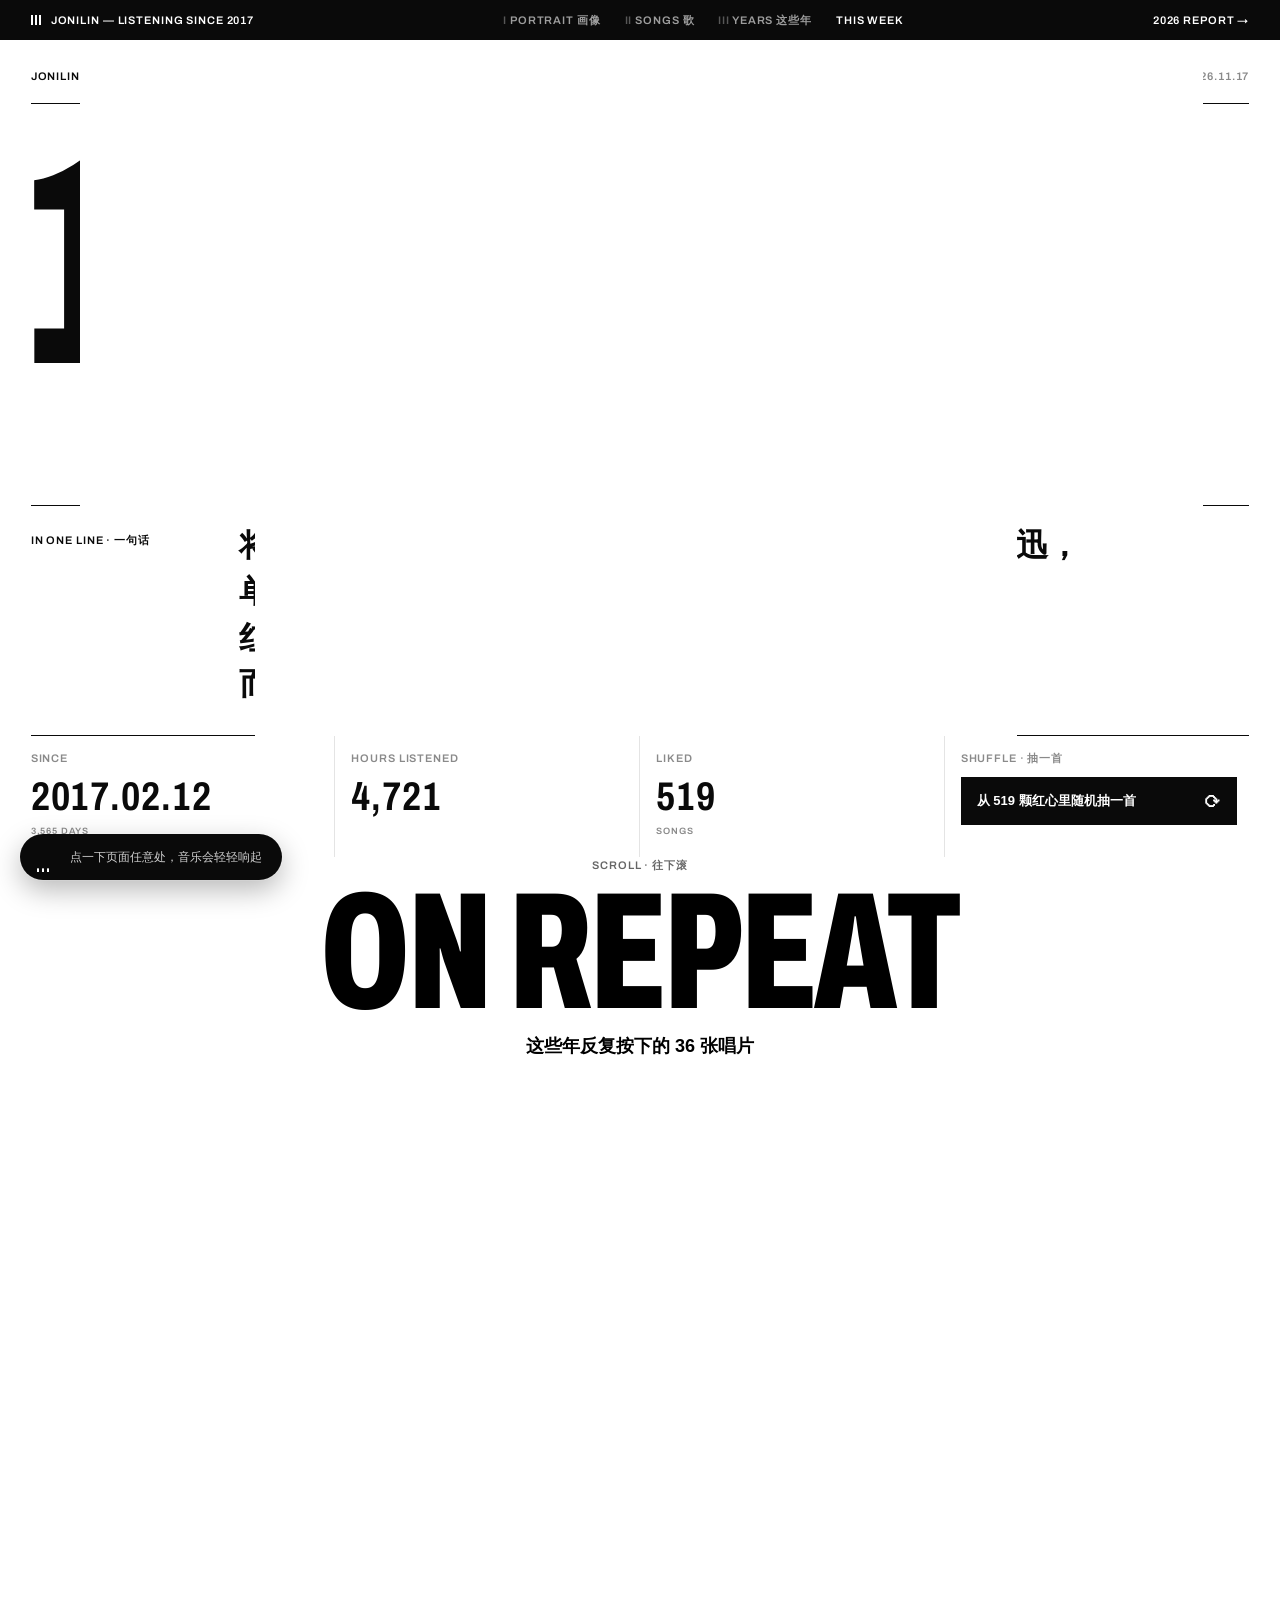
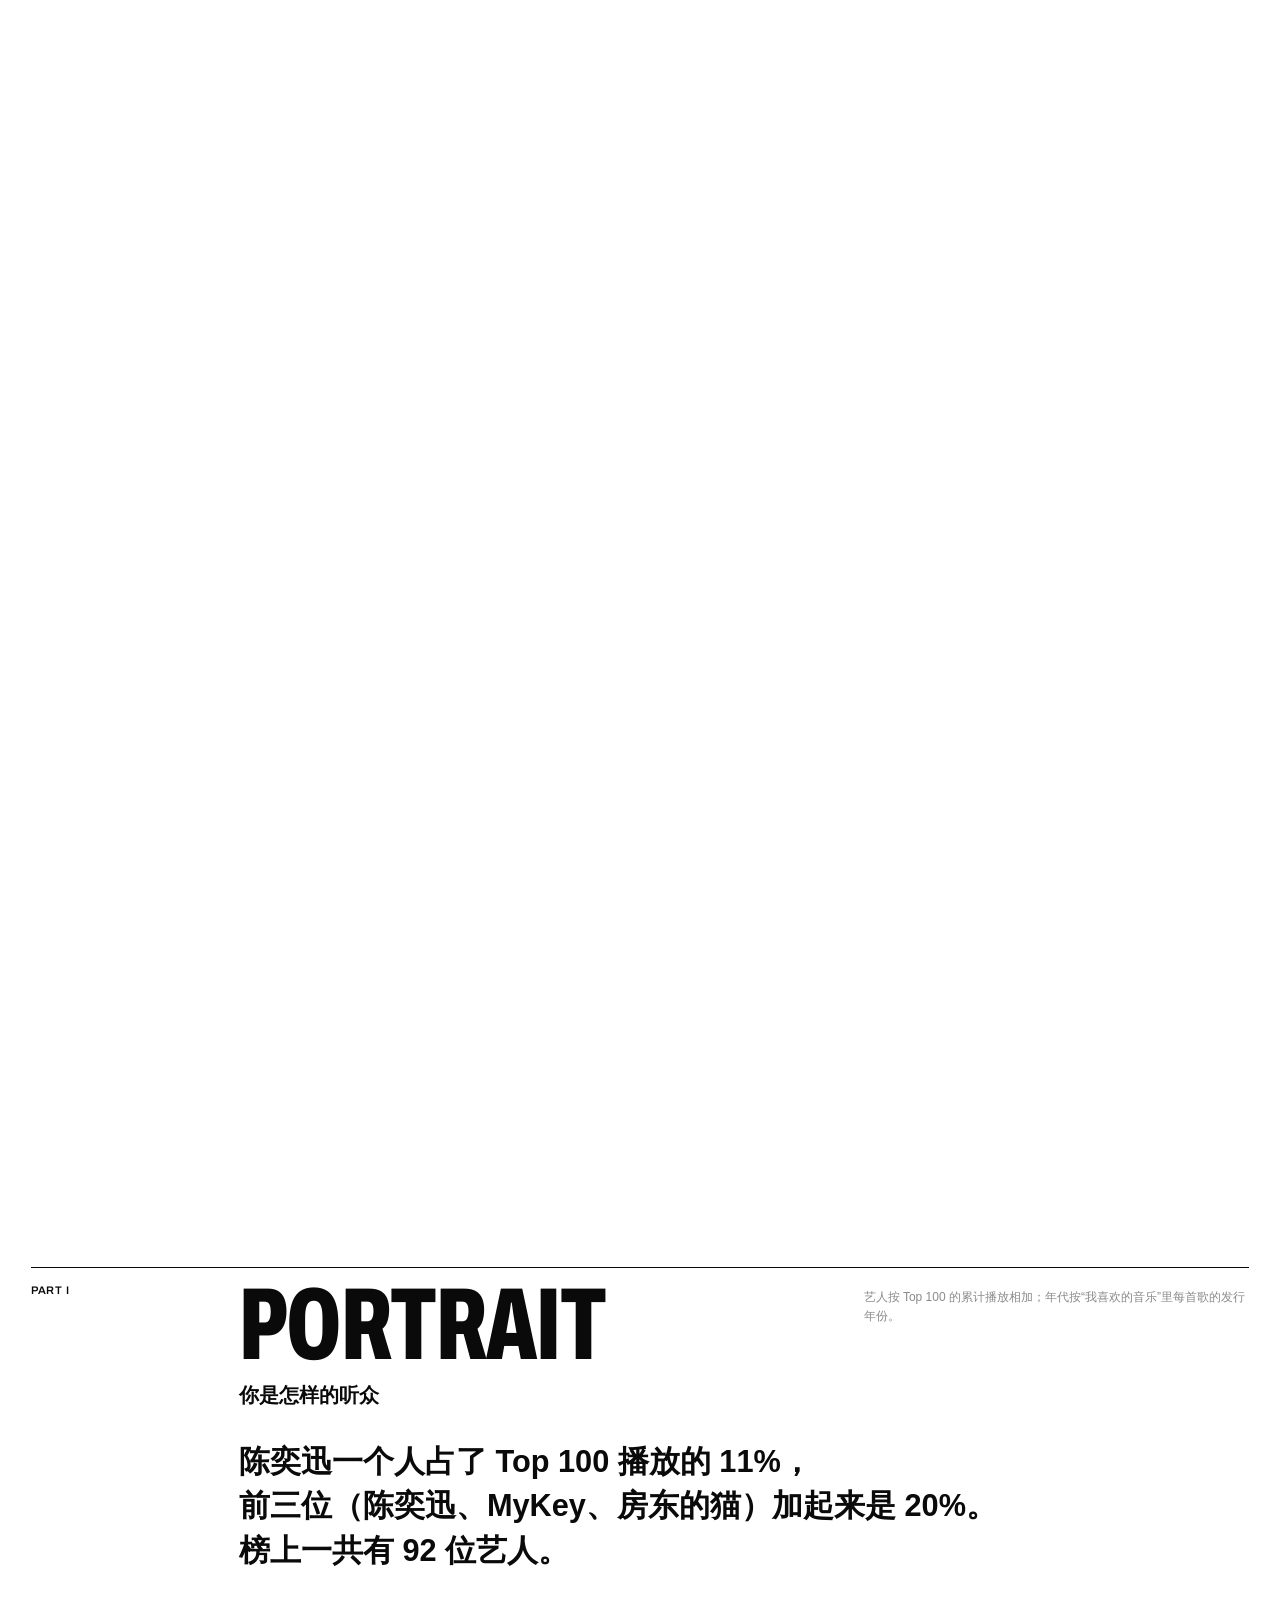
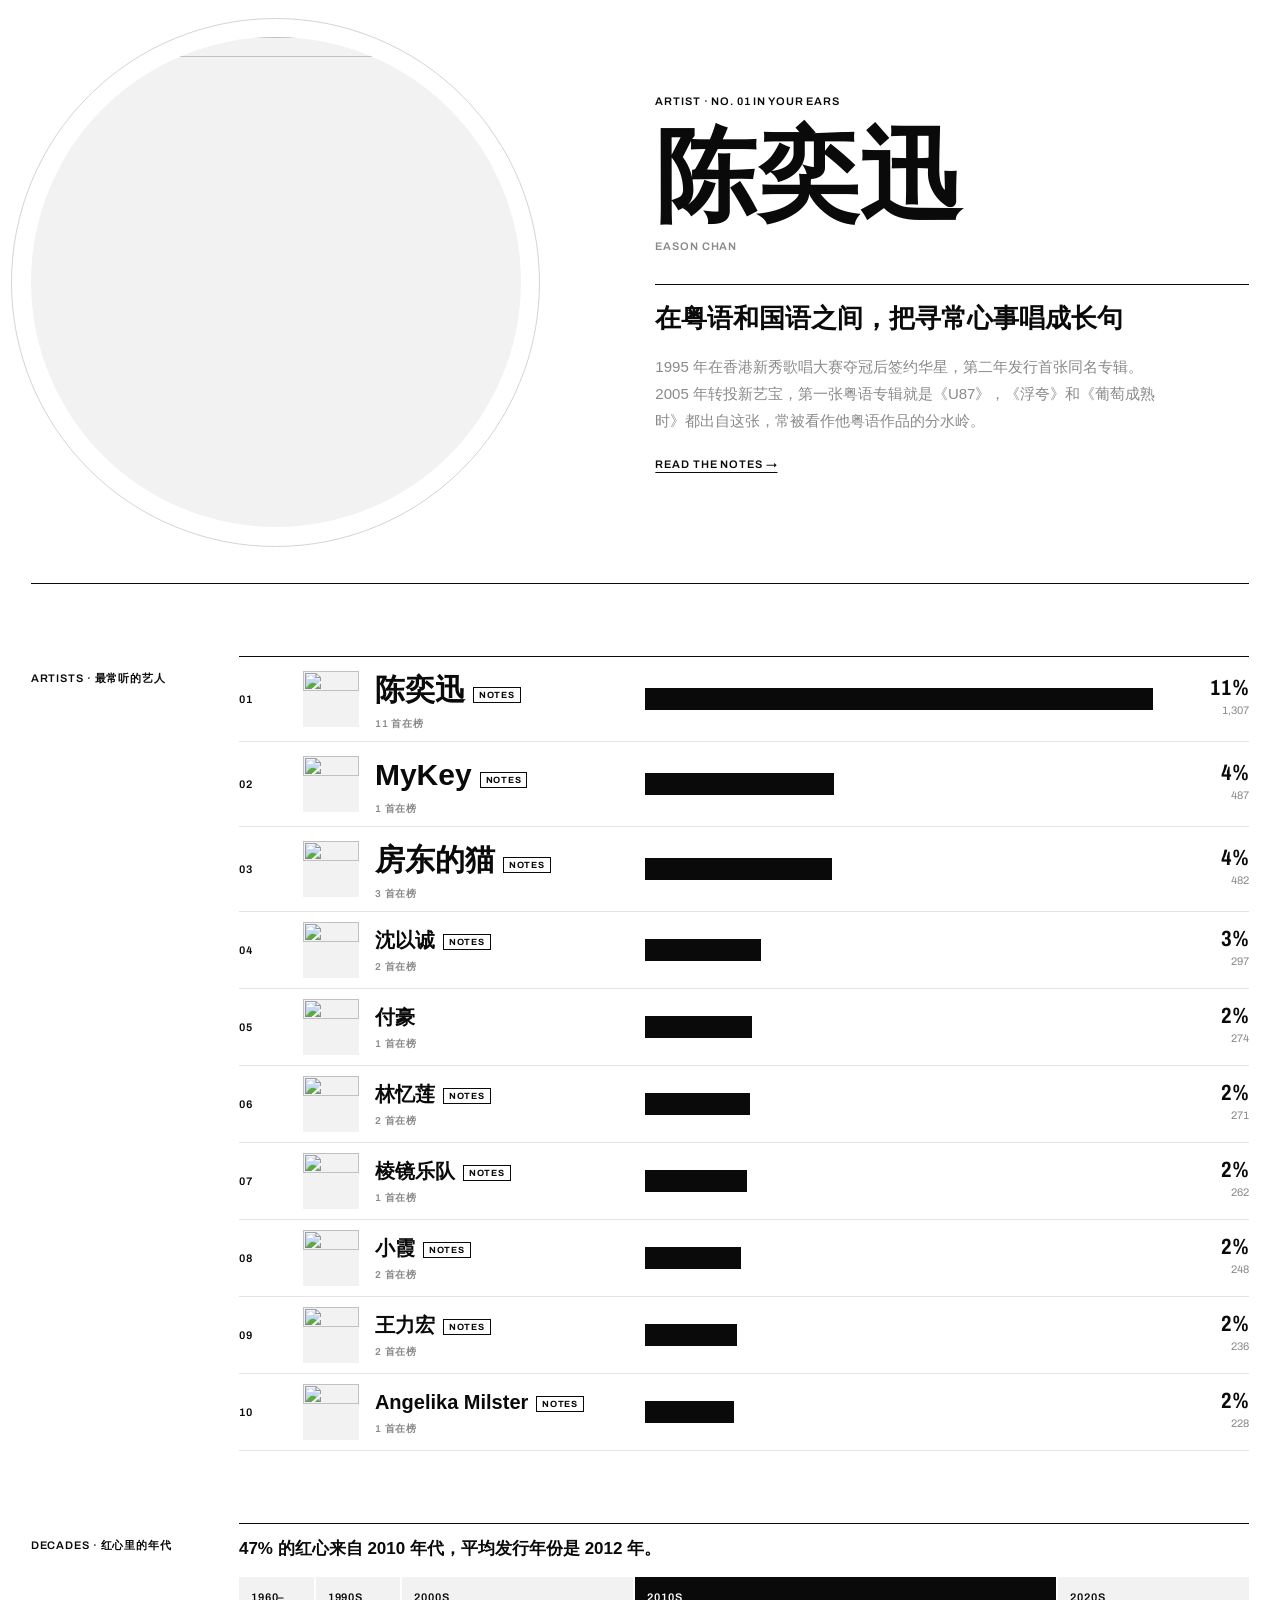
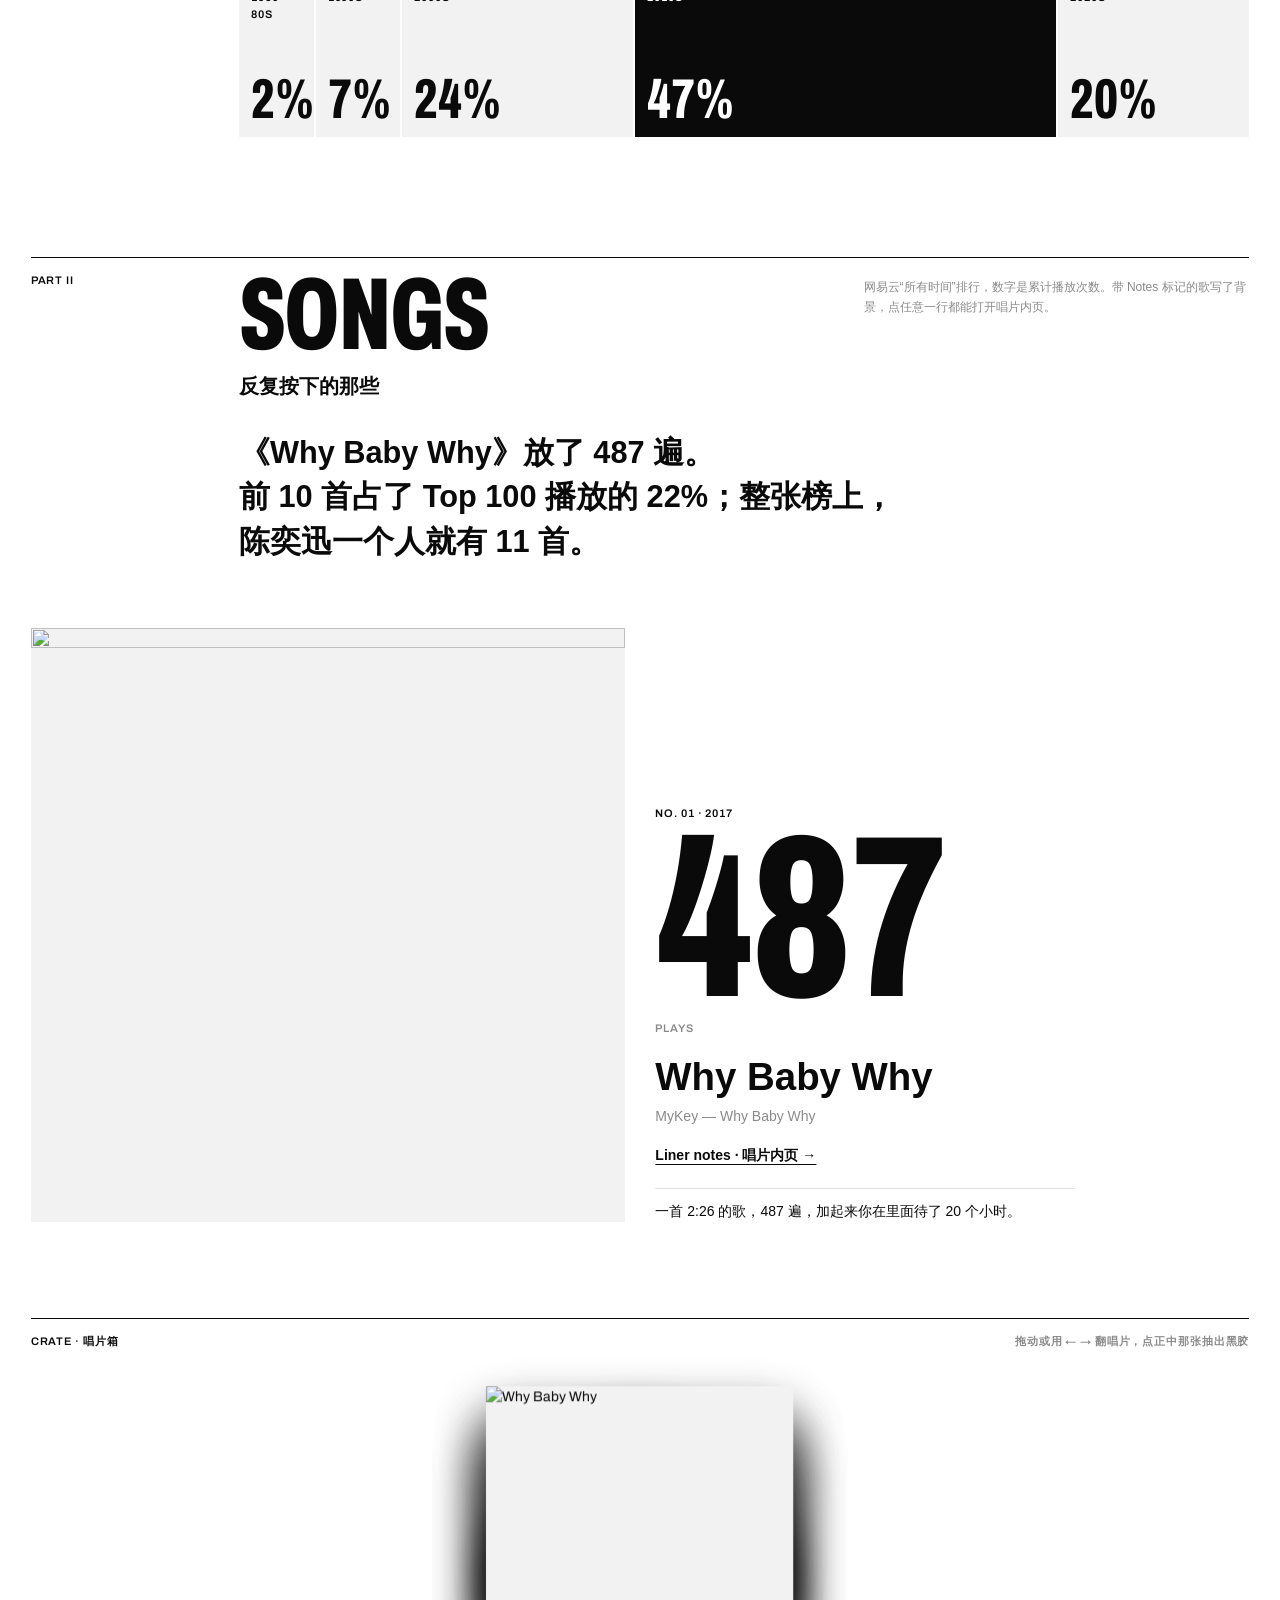
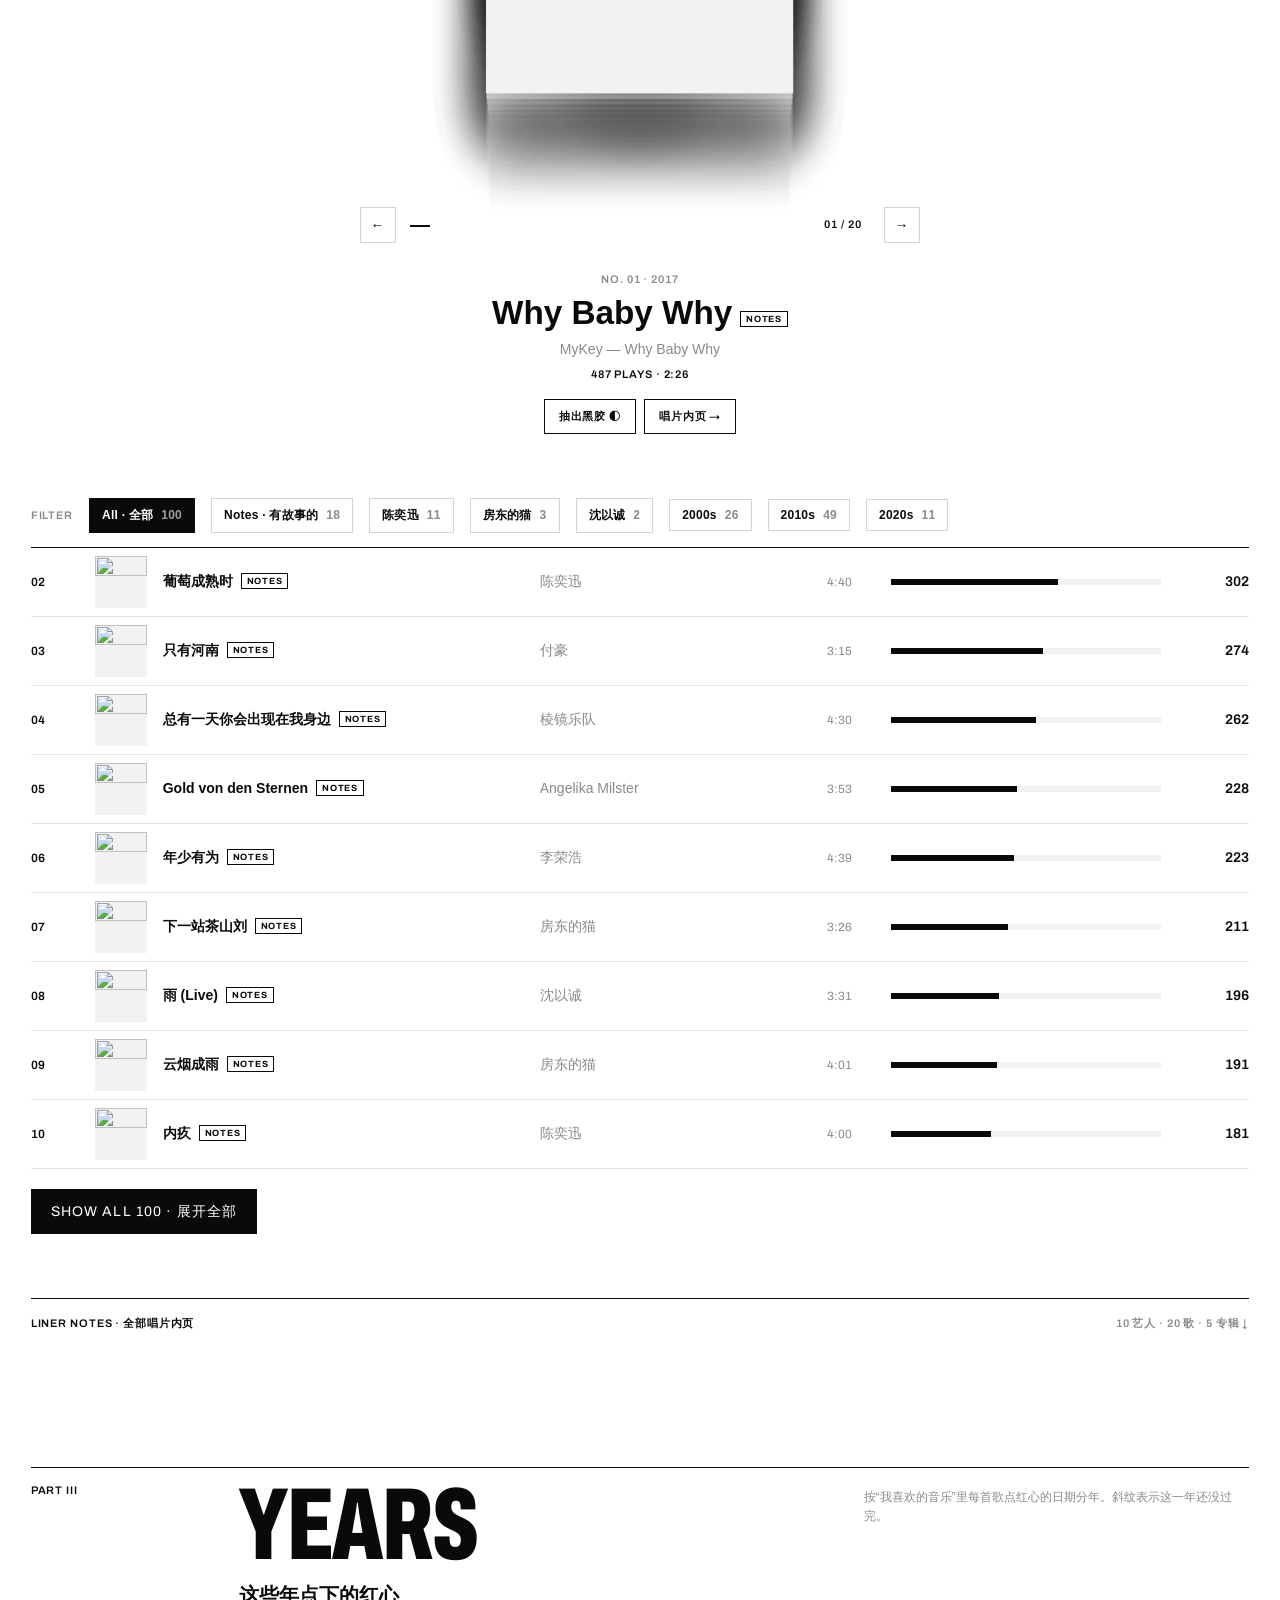
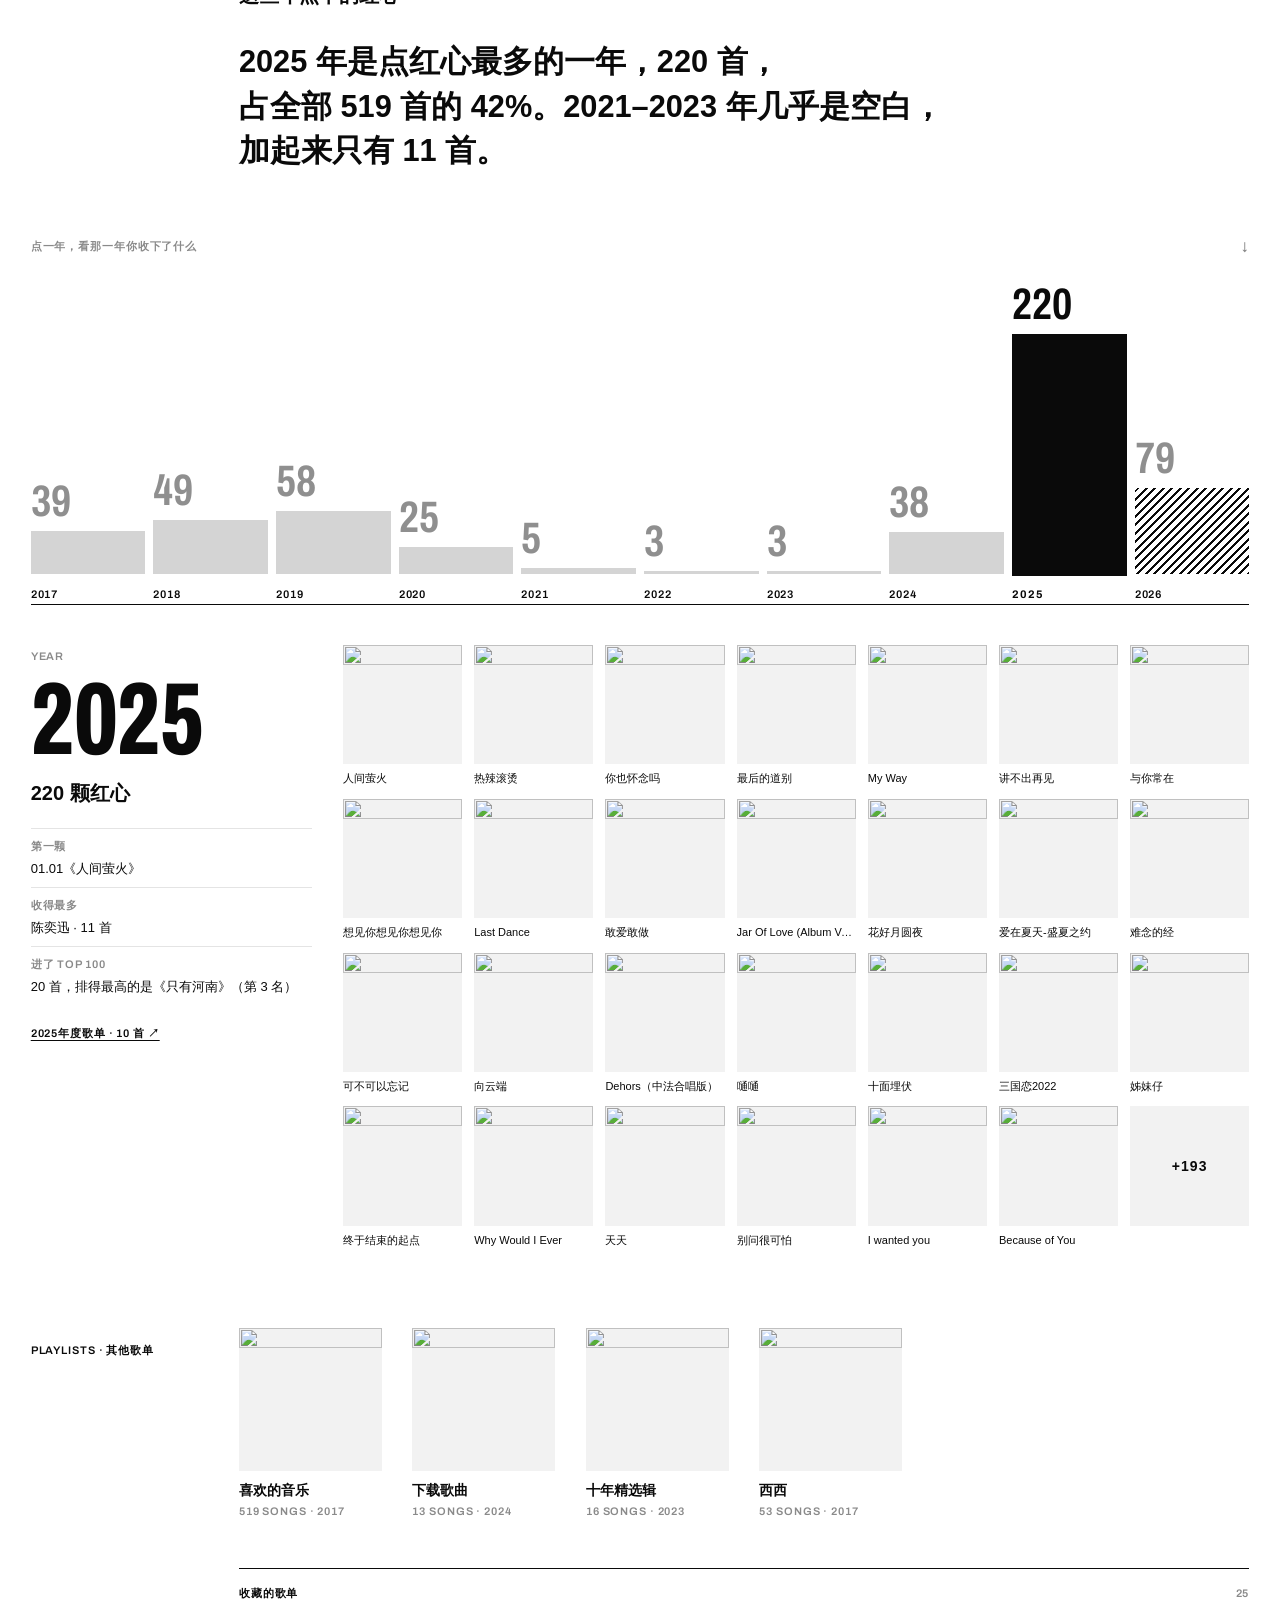
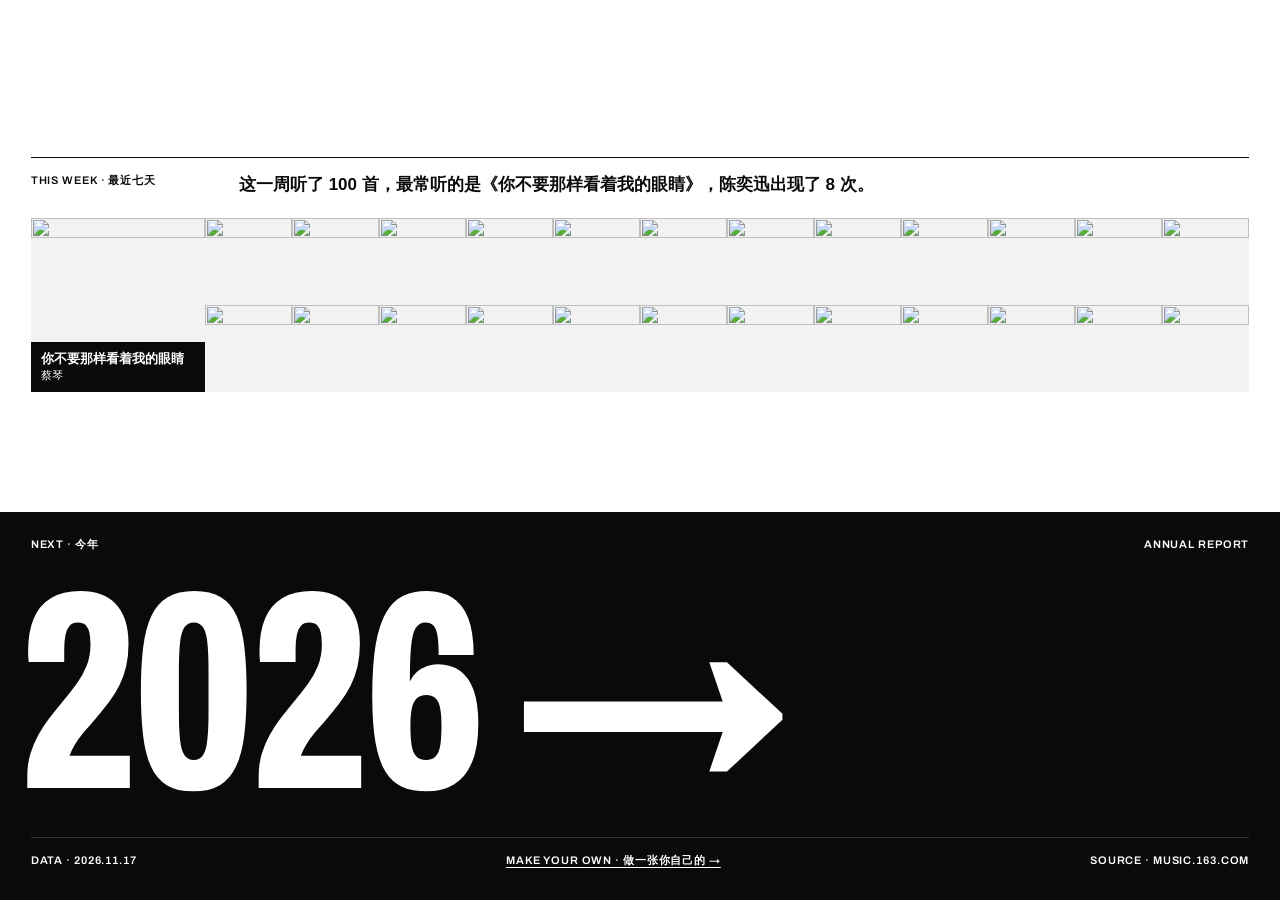
==== commit 7333f085: "首屏改成滚动场景：圆环 → 螺旋塔 → 炸开落成封面墙；动画按平滑滚动计算、按 3D 深度排序；唱片箱扇形入场与惯性拖动 Co-Authored-By: Claude Opus 5.5 <norepl" ====
--- a/index.html
+++ b/index.html
@@ -37,10 +37,18 @@
 .has-orbit .hero .stats, .has-orbit .hero .pick { pointer-events: auto; position: relative; background: var(--bg); }
 /* 飞散中的封面从这几块后面穿过，不压在字上 */
 .has-orbit .hero .thesis { position: relative; background: var(--bg); pointer-events: auto; }
-.orbit { position: absolute; inset: 0; z-index: 1; perspective: 1500px; pointer-events: none; }
+.orbit { position: fixed; inset: 0; z-index: 1; perspective: 1400px; pointer-events: none; }
+.orbit-3d { position: absolute; inset: 0; transform-style: preserve-3d; }   /* 前后遮挡由浏览器按 3D 深度排 */
 .oc { position: absolute; left: 0; top: 0; display: block; transform-origin: 50% 50%; will-change: transform, opacity; pointer-events: auto; }
-.oc img { width: 100%; height: 100%; object-fit: cover; box-shadow: 0 10px 30px rgba(0,0,0,.18); }
-.orbit.flat .oc { will-change: auto; } .orbit.flat .oc img { box-shadow: none; }
+.oc.ex { pointer-events: none; }
+.oc img { width: 100%; height: 100%; object-fit: cover; background: var(--g1); }
+.wall.static .oc { position: relative; width: auto; height: auto; aspect-ratio: 1; }
+/* 滚动场景：螺旋塔在这一段里转，中间是一行大字 */
+.scene { position: relative; z-index: 2; height: 170vh; pointer-events: none; mix-blend-mode: difference; color: #fff; }   /* 大字压在封面上，重叠处反色 */
+.scene .g { color: #fff; opacity: .6; }
+.scene-in { position: sticky; top: calc(50vh - 90px); text-align: center; display: flex; flex-direction: column; align-items: center; gap: 10px; }
+.scene-in .xl { font-size: clamp(72px, 13vw, 220px); }
+.scene-in .zh { font-size: 18px; font-weight: 600; }
 .oc::after { content: attr(data-r); position: absolute; left: 6px; top: 5px; color: #fff; font-size: 10px; font-weight: 700; mix-blend-mode: difference; opacity: 0; transition: opacity .2s; }
 .orbit.flat .oc:hover::after { opacity: 1; }
 .oc:hover img { filter: brightness(.85); }
@@ -285,6 +293,7 @@
   .stats b { font-size: 30px; }
   .wall { grid-template-columns: repeat(6, minmax(0, 1fr)); }
   .crate-tip { display: none; }
+  .scene { height: 130vh; }
   .crate-stage { --s: 58vw; }
   .hero .unit .zh { white-space: nowrap; }
   .thesis .cap, .thesis p, .lede p, .now-h .cap, .now-h p { grid-column: 1 / 13; }
@@ -342,6 +351,7 @@
     <div class="stats cap" id="stats"></div>
     <div class="pick" id="pick" hidden></div>
   </section>
+  <div class="scene" id="scene" aria-hidden="true"><div class="scene-in"><span class="cap g">Scroll · 往下滚</span><p class="xl">On Repeat</p><p class="zh" id="scene-zh">这些年反复按下的唱片</p></div></div>
   <div class="wall" id="wall"></div>
   </div>
 
@@ -468,8 +478,11 @@
 };
 if ($('#shuf')) { $('#shuf').onclick = pick; $('#pick').addEventListener('click', e => { if (e.target.closest('[data-again]')) pick(); }); }
 // 首屏：封面星环，往下滚落成封面墙
-mountOrbit({ root: $('#opening'), title: $('.hero h1'), wall: $('#wall'),
-  cards: [...new Map([...D.allTime, ...D.liked, ...D.week].filter(s => s.pic).map(s => [s.pic, s])).values()].slice(0, 36).map((s, i) => `<a class="oc" data-r="${pad2(i + 1)}" title="${s.n} — ${s.a.join(' / ')}" href="#songs" ${note('song', s.id)}>${art(s.pic, 240)}</a>`) });
+const COVERS = [...new Map([...D.allTime, ...D.liked, ...D.week].filter(s => s.pic).map(s => [s.pic, s])).values()];
+$('#scene-zh').textContent = `这些年反复按下的 ${Math.min(36, COVERS.length)} 张唱片`;
+mountOrbit({ root: $('#opening'), title: $('.hero h1'), wall: $('#wall'), scene: $('#scene'),
+  extra: COVERS.slice(36, 76).map(s => `<a class="oc">${art(s.pic, 160)}</a>`),
+  cards: COVERS.slice(0, 36).map((s, i) => `<a class="oc" data-r="${pad2(i + 1)}" title="${s.n} — ${s.a.join(' / ')}" href="#songs" ${note('song', s.id)}>${art(s.pic, 240)}</a>`) });
 
 /* ---------- Part I 画像：艺人 + 年代 ---------- */
 sect('portrait', () => {
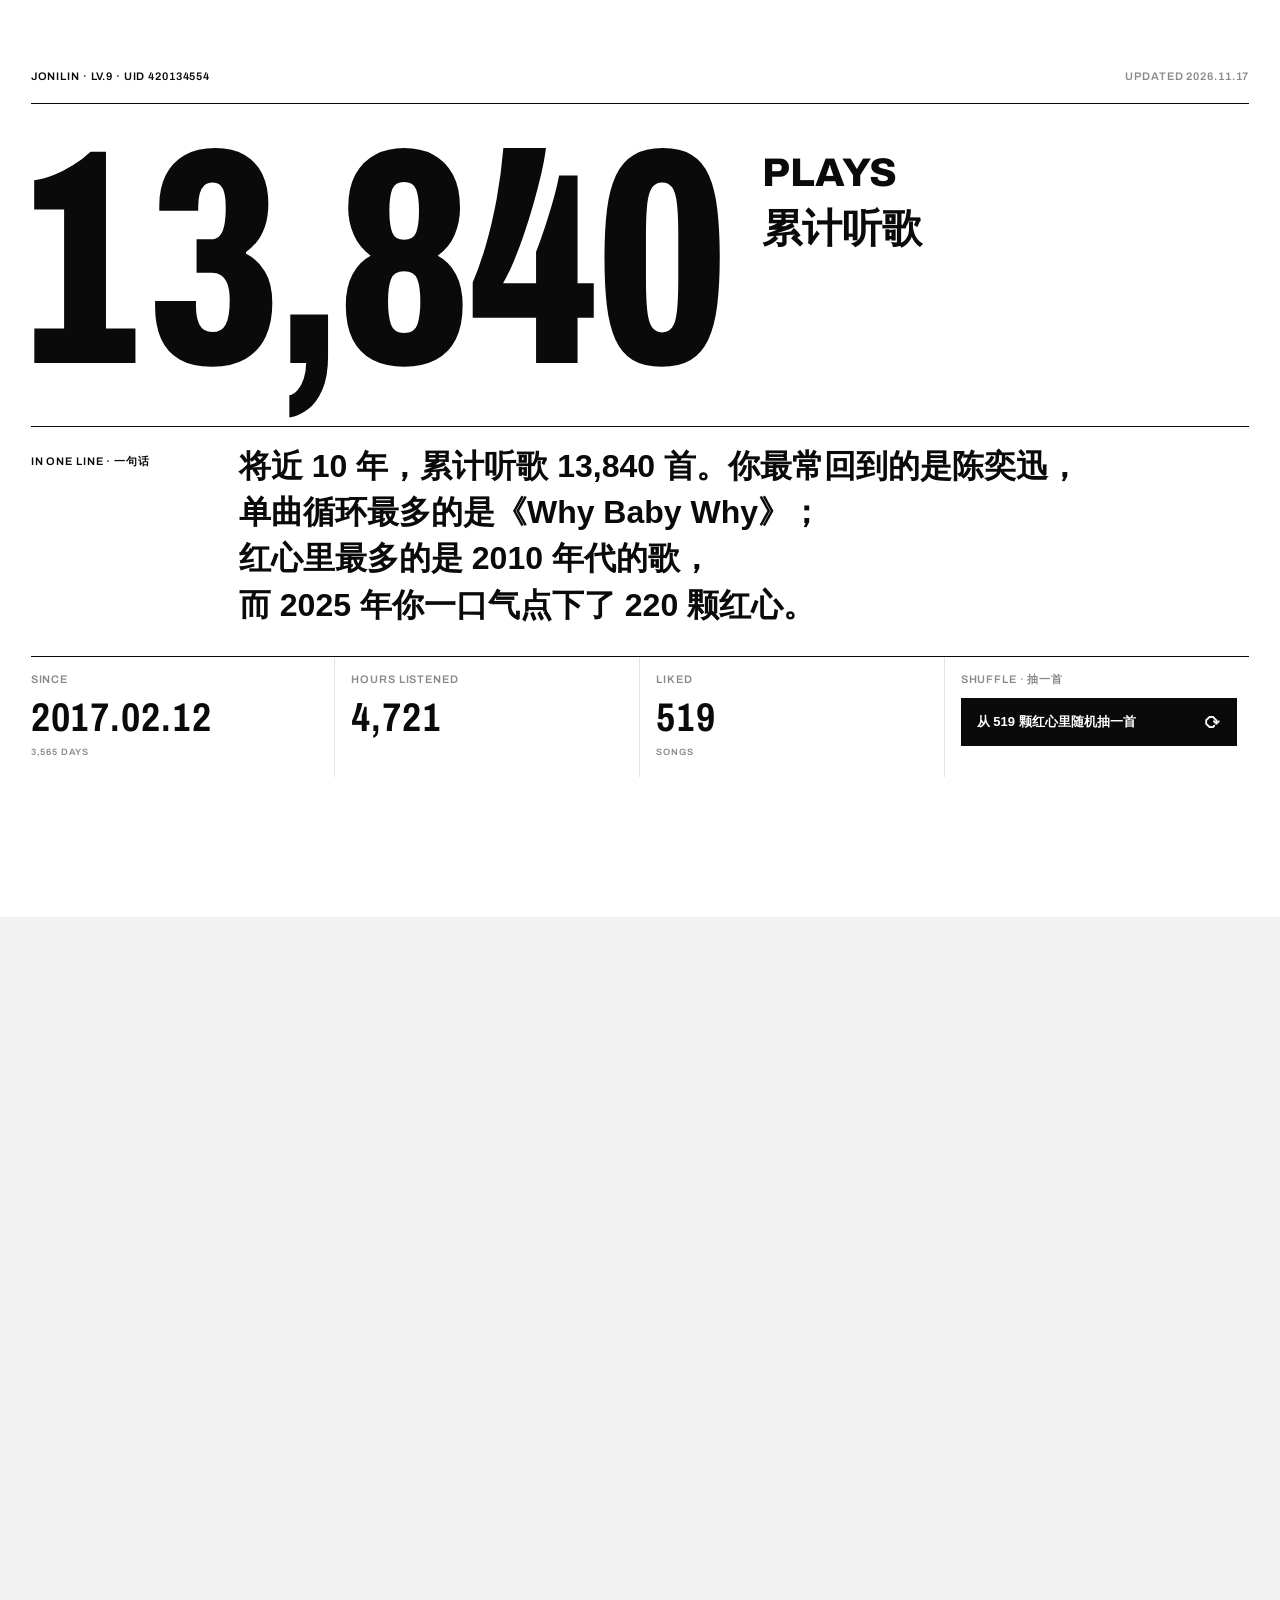
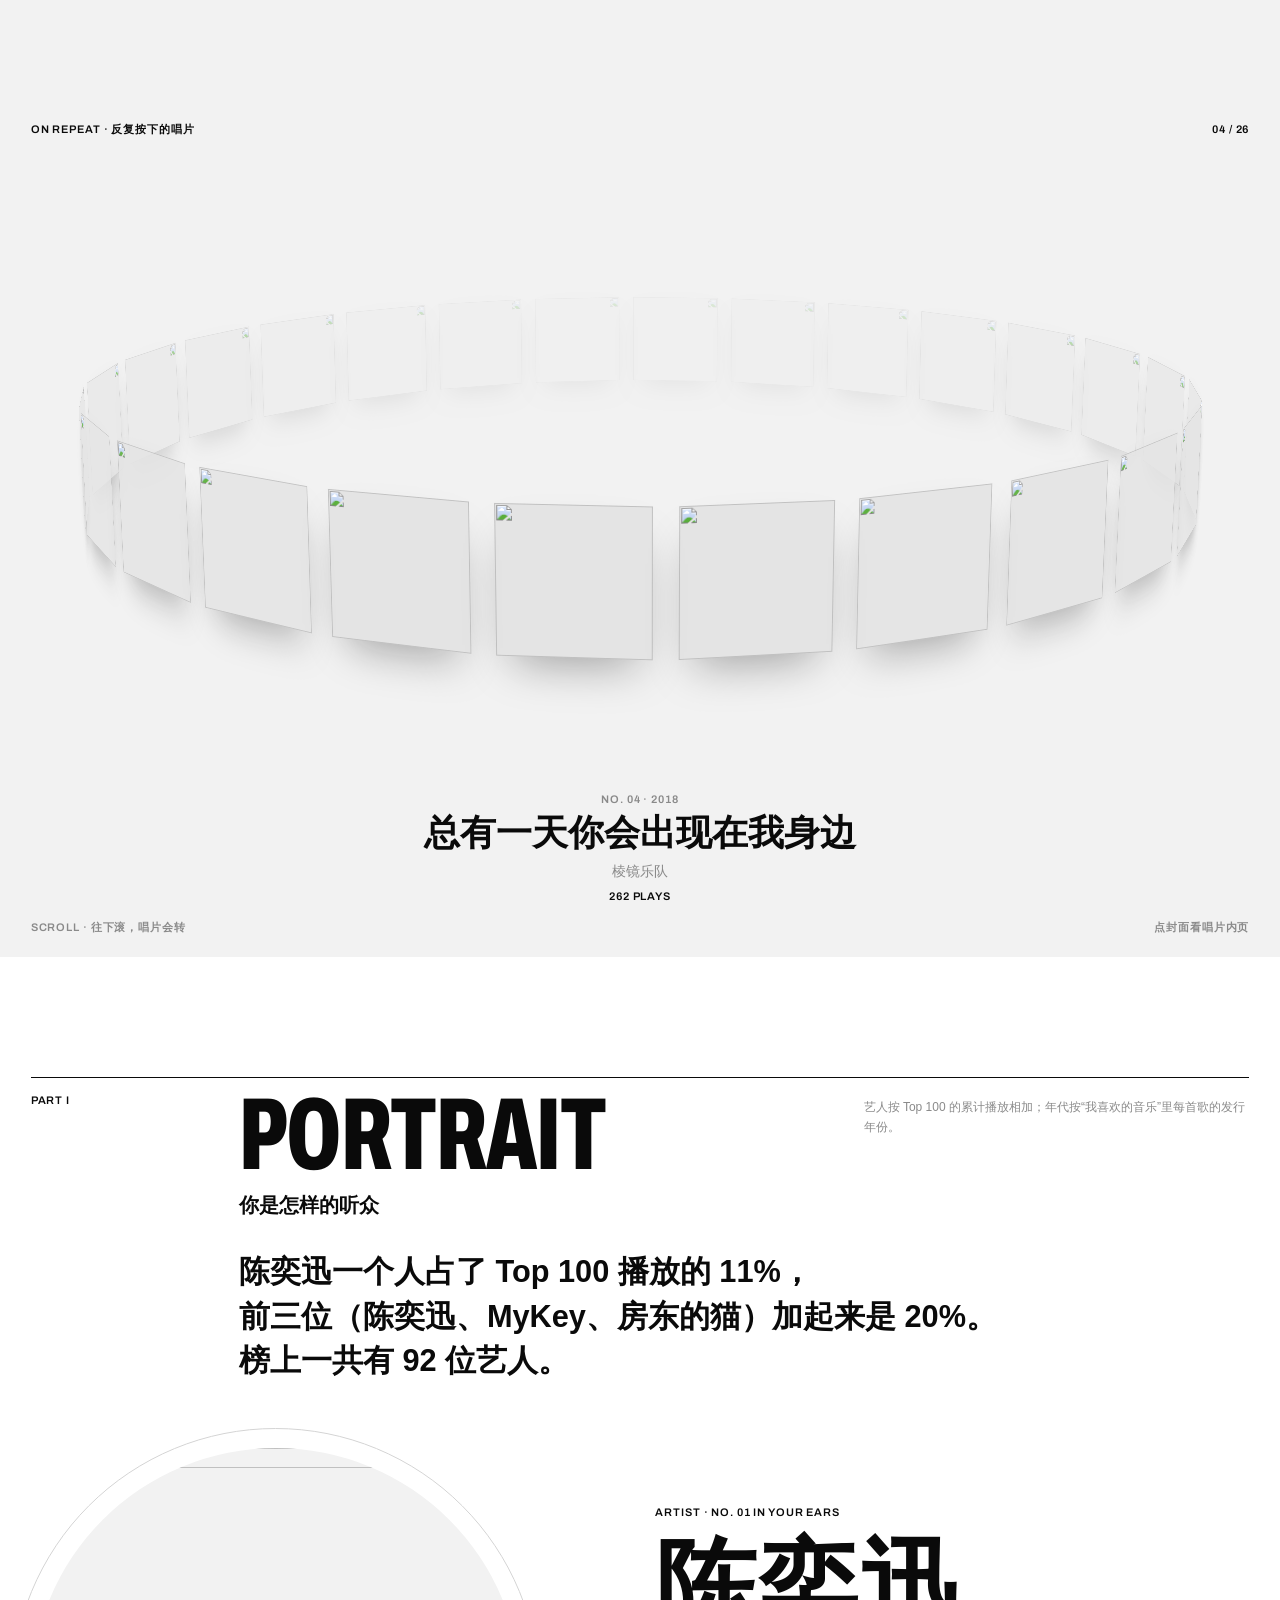
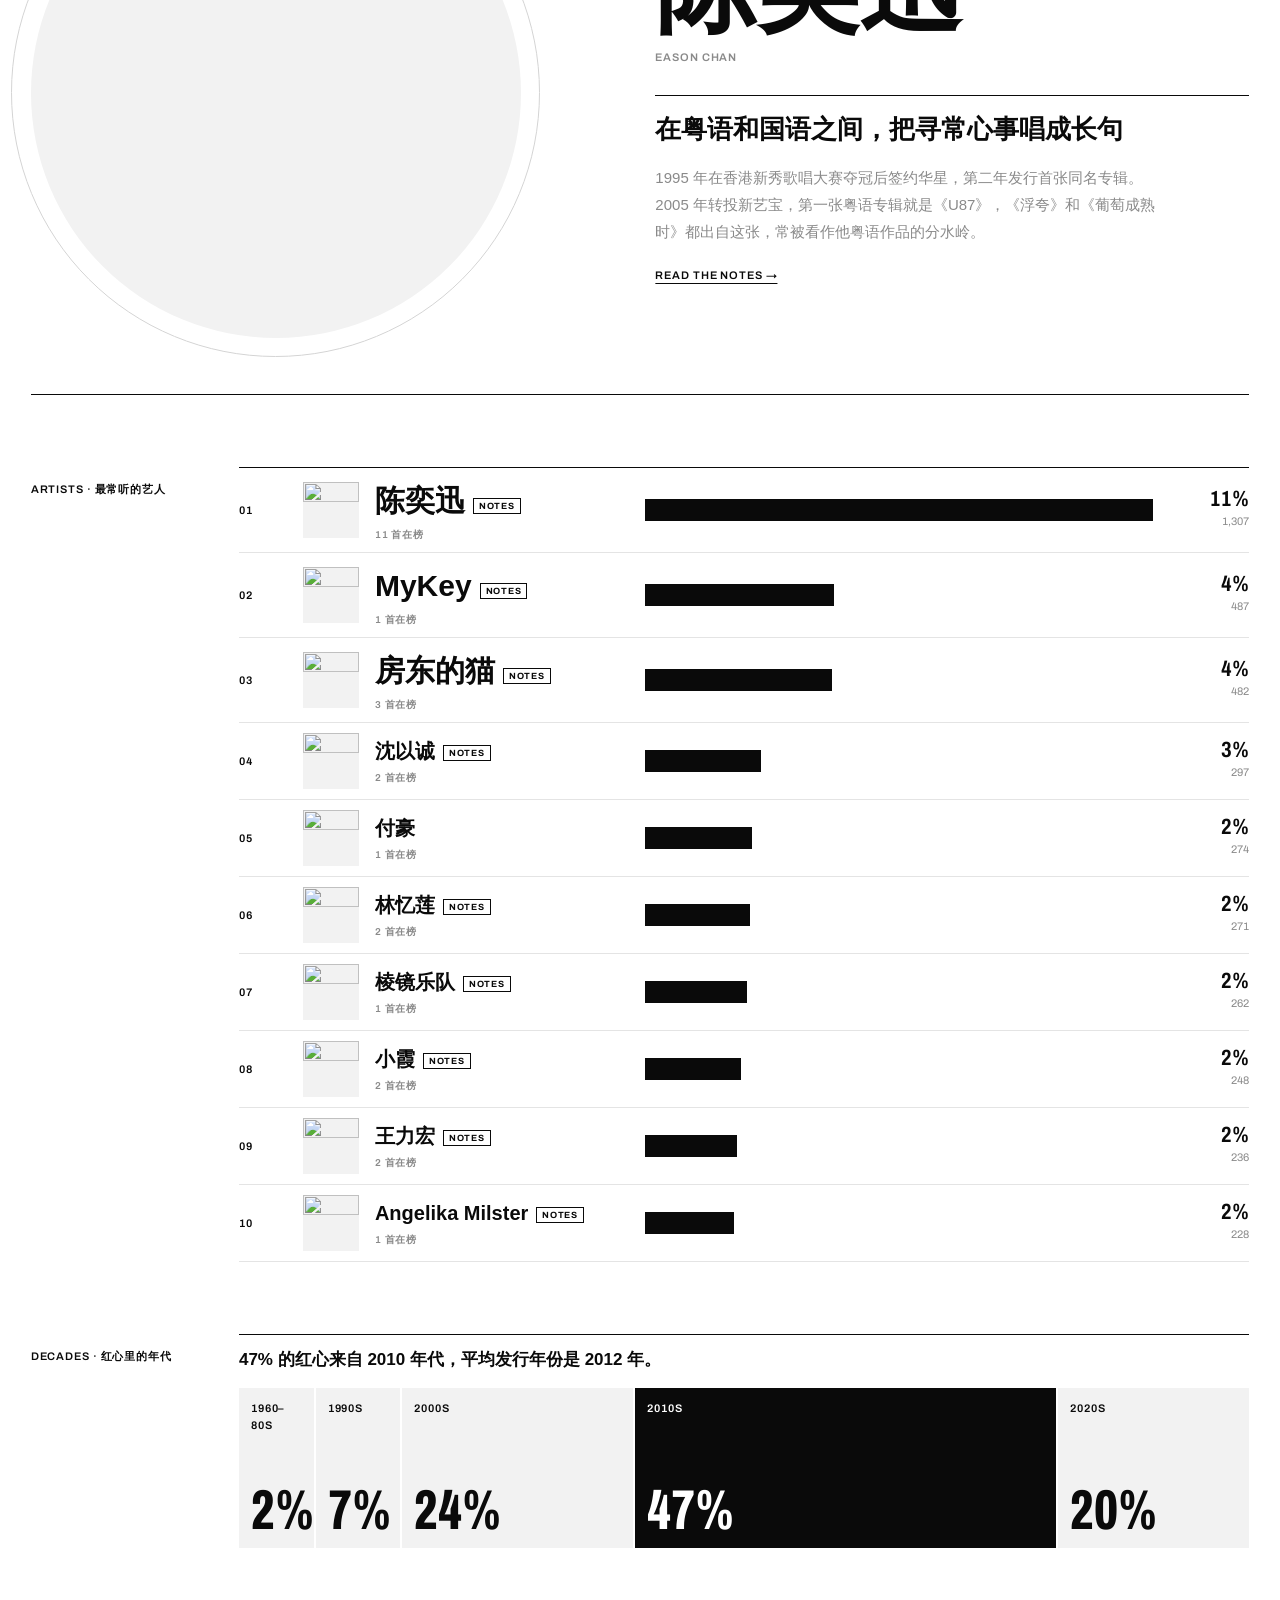
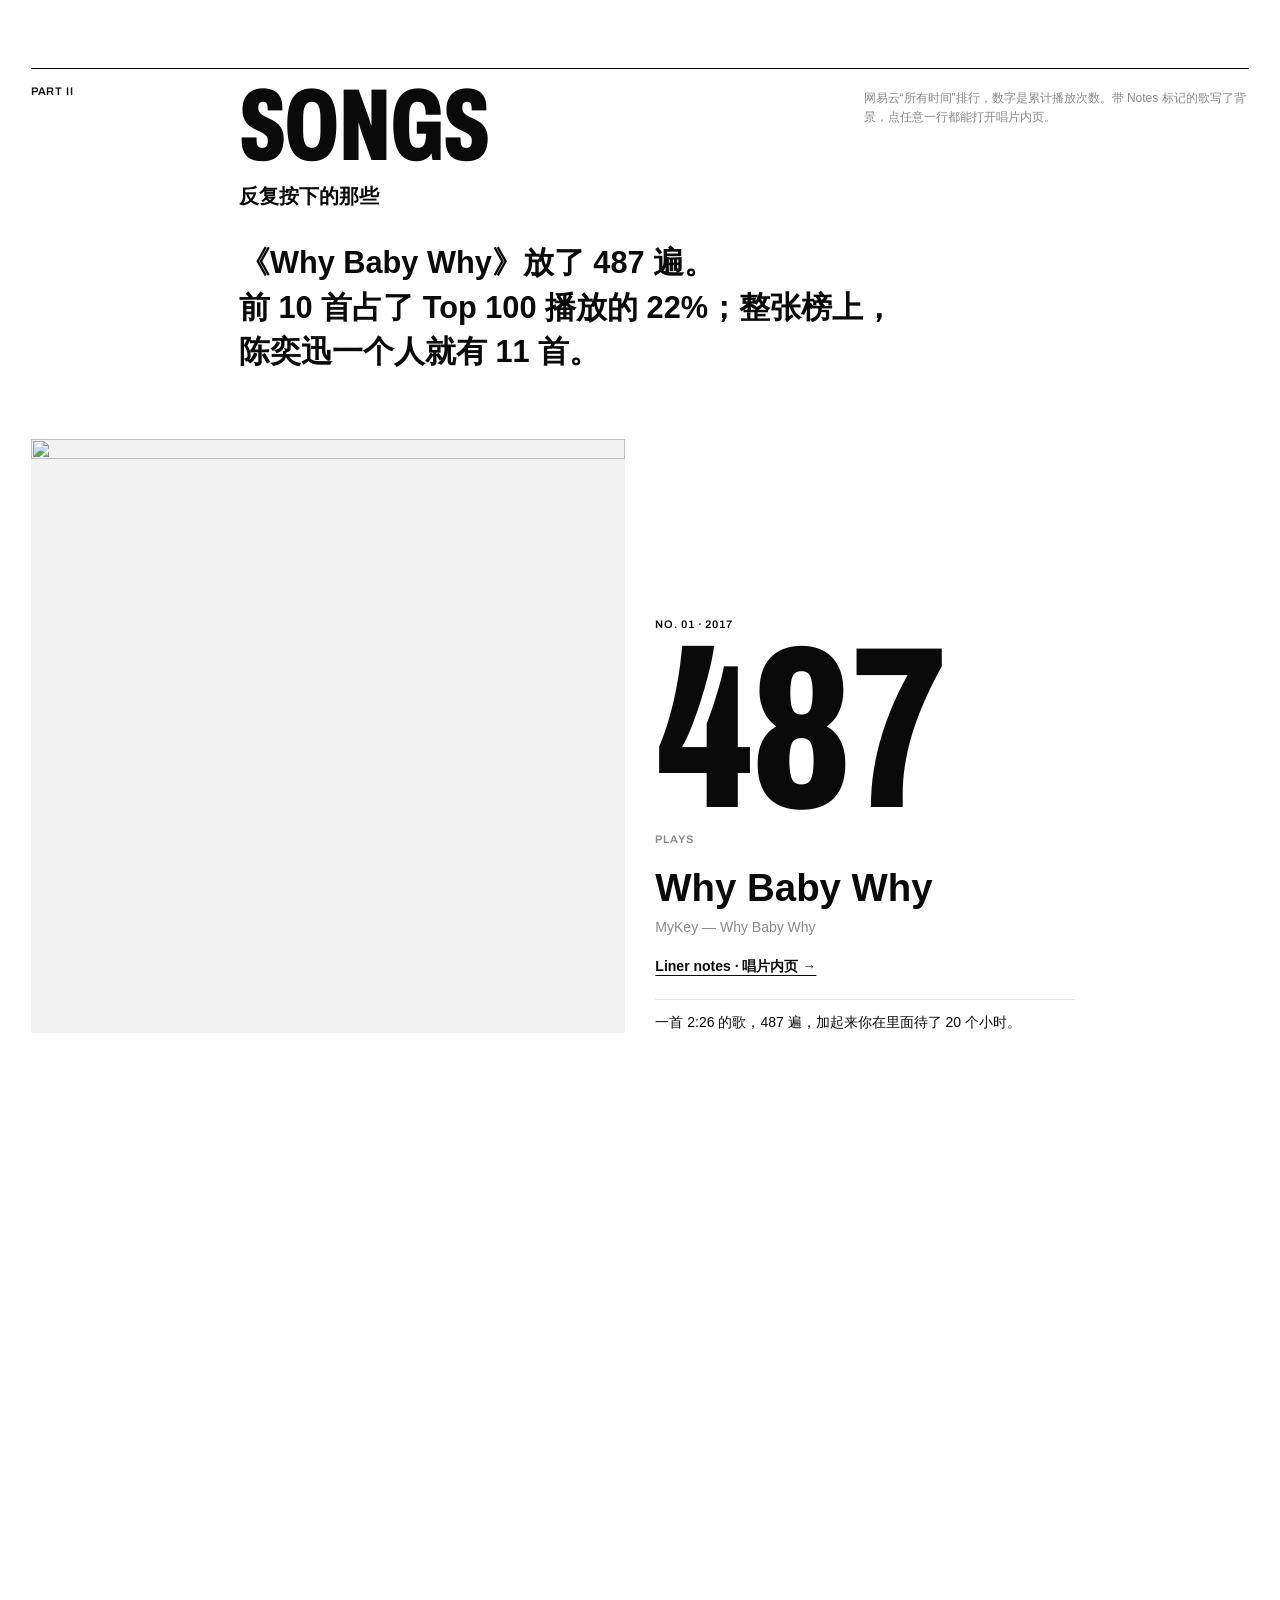
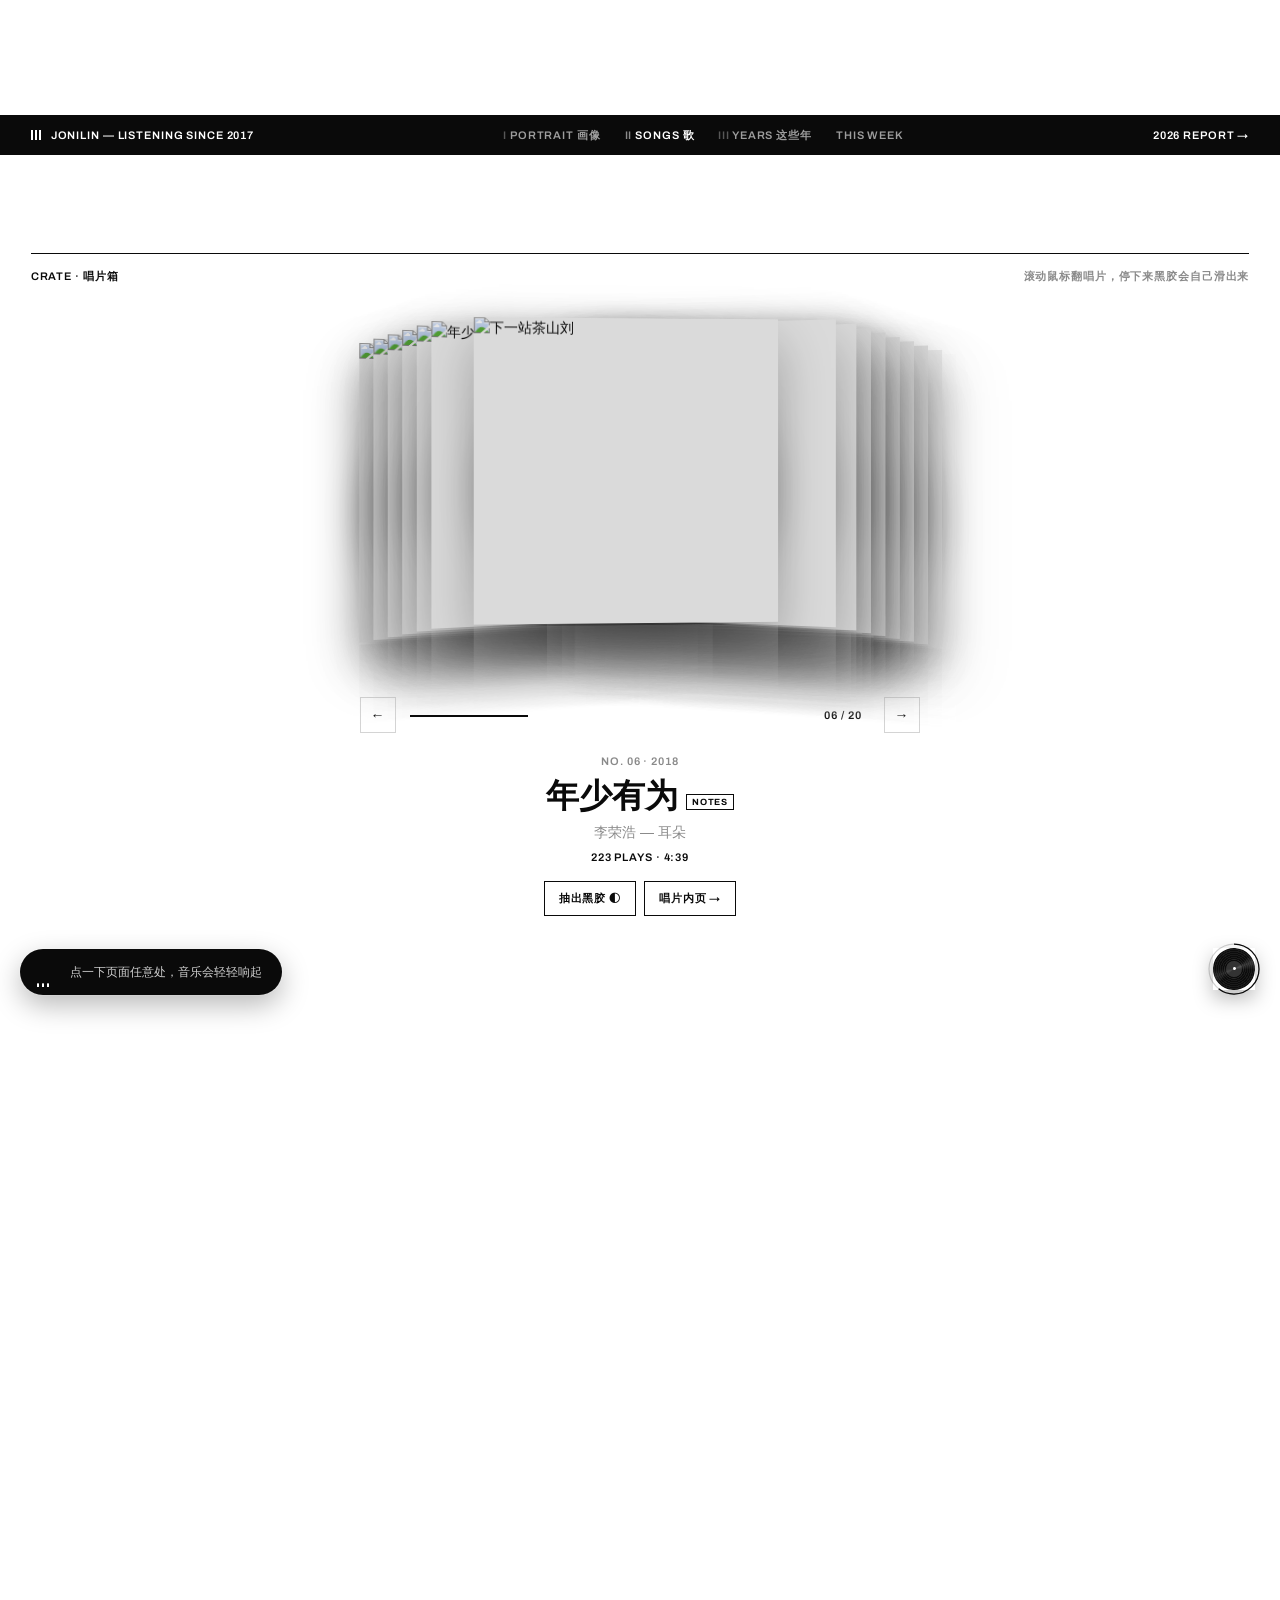
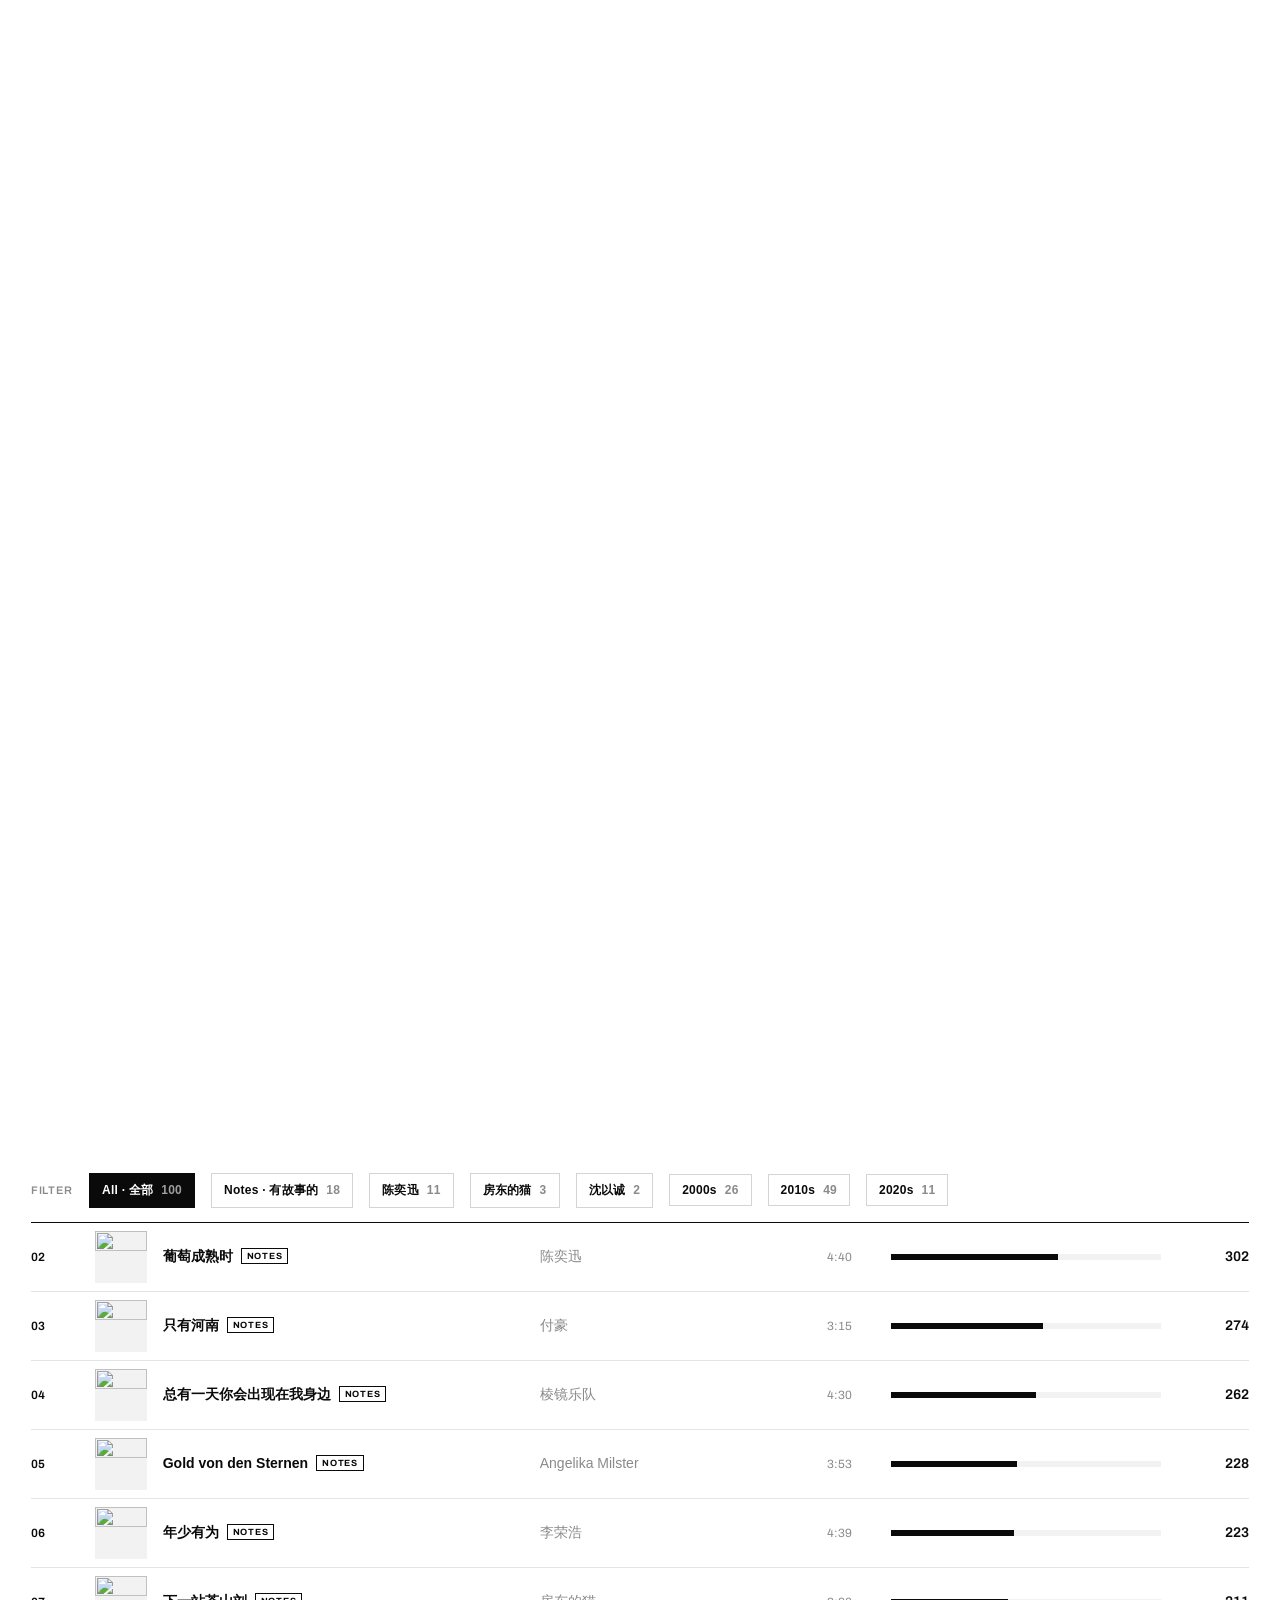
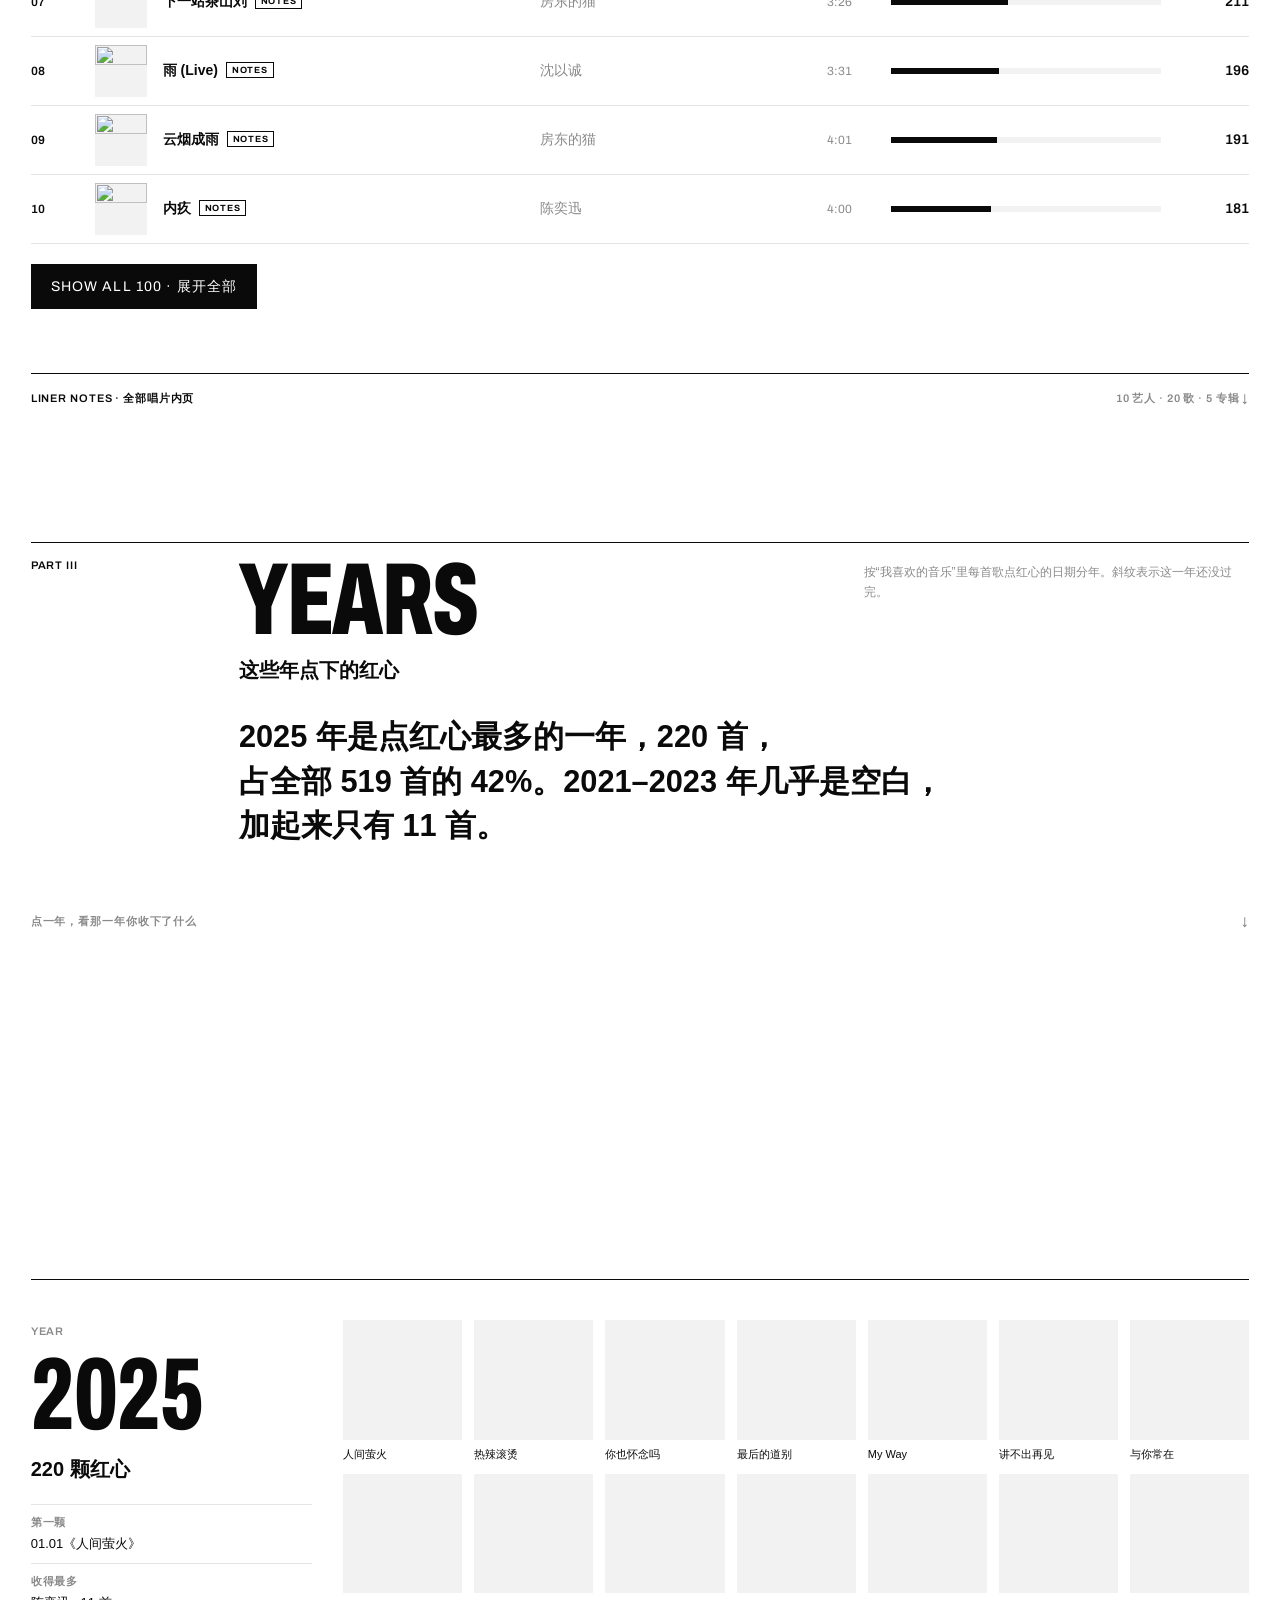
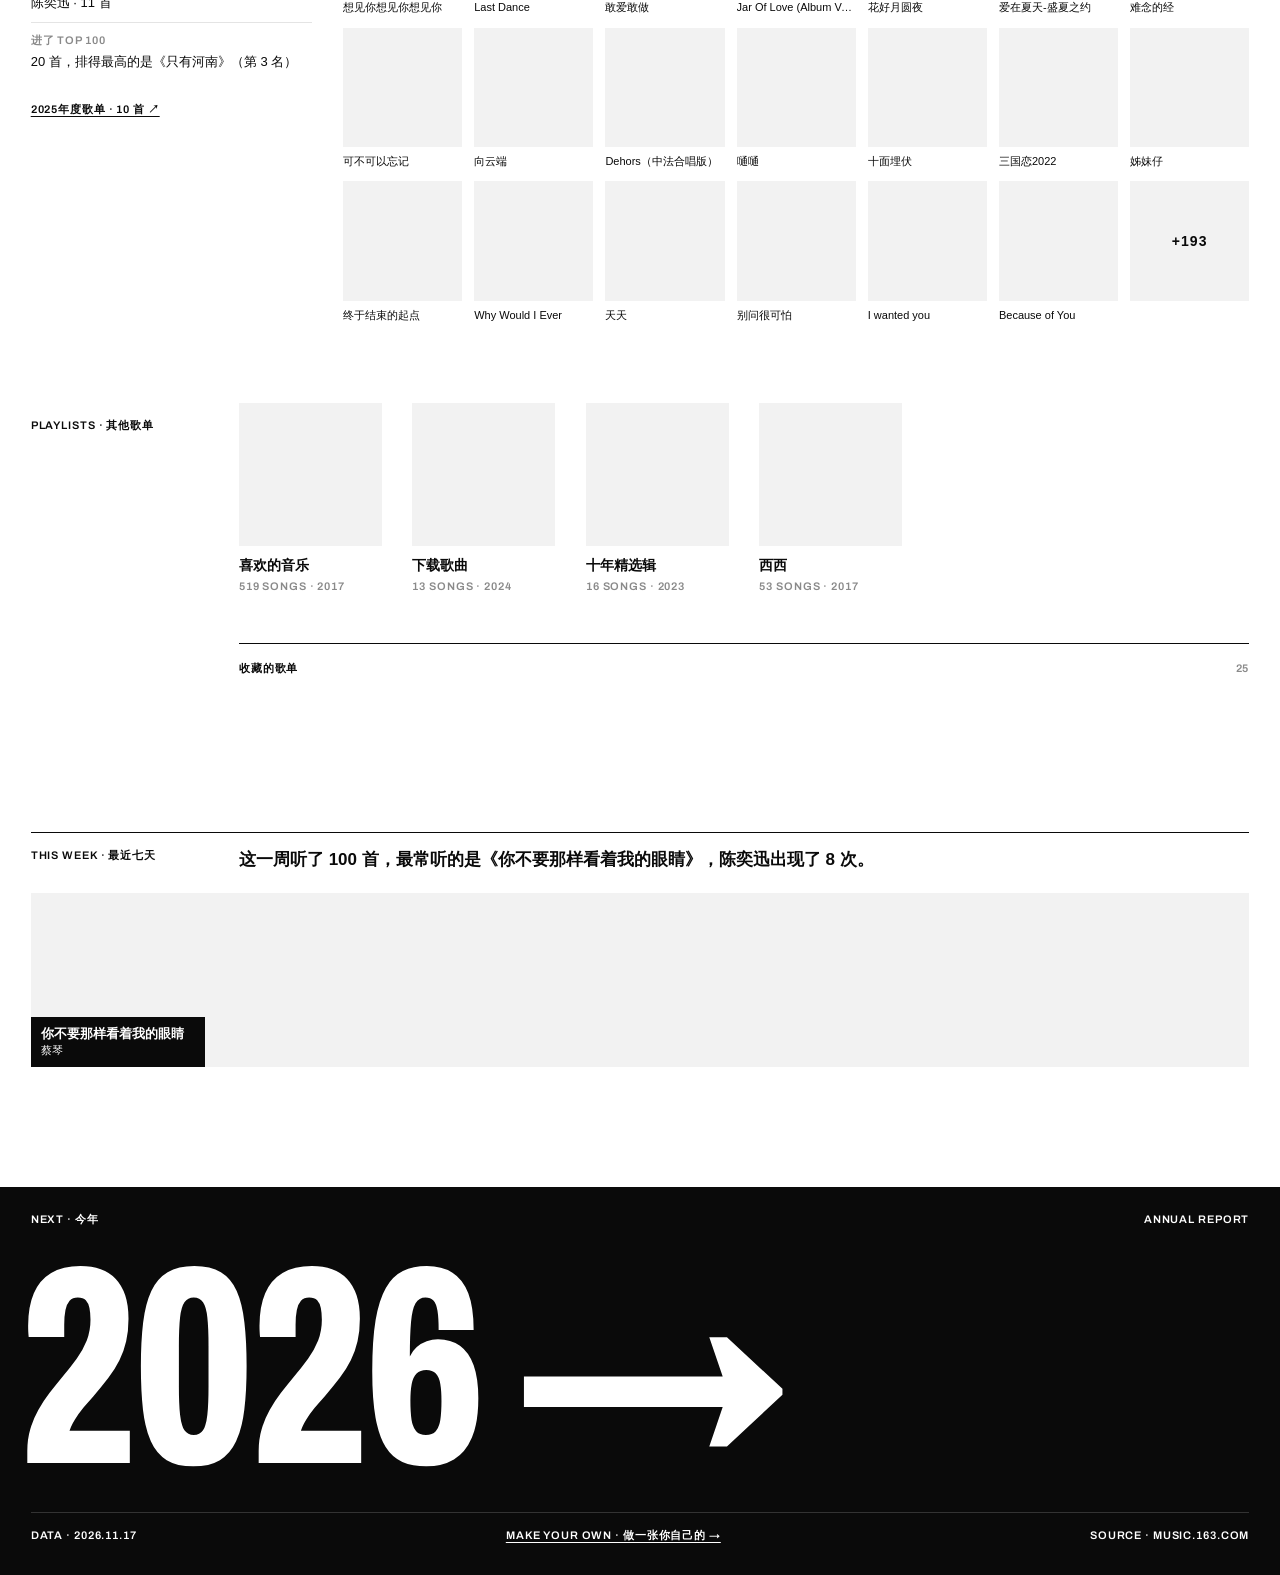
==== commit 71198aa9: "动效重做：首屏回到纯排版；On Repeat 固定场景（封面圆筒随滚动转、停下对齐）；唱片箱改成滚轮翻唱片、停下自动抽出黑胶；电脑上全局平滑滚动 Co-Authored-By: Claude Opus" ====
--- a/index.html
+++ b/index.html
@@ -27,37 +27,27 @@
 .stats div + div { padding-left: 16px; }
 .stats div:last-child { border-right: 0; }
 .stats b { display: block; font-size: 40px; font-stretch: 75%; font-weight: 700; line-height: 1; margin-top: 10px; }
-.wall { display: grid; grid-template-columns: repeat(12, minmax(0, 1fr)); margin-top: 40px; }
-.wall i { display: block; aspect-ratio: 1; }
-
-/* ---------- 首屏星环：封面在大数字后面转，往下滚落成封面墙 ---------- */
-.opening { position: relative; overflow-x: clip; }
-.has-orbit .hero { position: relative; z-index: 2; pointer-events: none; }
-.has-orbit.ring .hero h1 { margin-bottom: clamp(48px, 9vw, 130px); }
-.has-orbit .hero .stats, .has-orbit .hero .pick { pointer-events: auto; position: relative; background: var(--bg); }
-/* 飞散中的封面从这几块后面穿过，不压在字上 */
-.has-orbit .hero .thesis { position: relative; background: var(--bg); pointer-events: auto; }
-.orbit { position: fixed; inset: 0; z-index: 1; perspective: 1400px; pointer-events: none; }
-.orbit-3d { position: absolute; inset: 0; transform-style: preserve-3d; }   /* 前后遮挡由浏览器按 3D 深度排 */
-.oc { position: absolute; left: 0; top: 0; display: block; transform-origin: 50% 50%; will-change: transform, opacity; pointer-events: auto; }
-.oc.ex { pointer-events: none; }
-.oc img { width: 100%; height: 100%; object-fit: cover; background: var(--g1); }
-.wall.static .oc { position: relative; width: auto; height: auto; aspect-ratio: 1; }
-/* 滚动场景：螺旋塔在这一段里转，中间是一行大字 */
-.scene { position: relative; z-index: 2; height: 170vh; pointer-events: none; mix-blend-mode: difference; color: #fff; }   /* 大字压在封面上，重叠处反色 */
-.scene .g { color: #fff; opacity: .6; }
-.scene-in { position: sticky; top: calc(50vh - 90px); text-align: center; display: flex; flex-direction: column; align-items: center; gap: 10px; }
-.scene-in .xl { font-size: clamp(72px, 13vw, 220px); }
-.scene-in .zh { font-size: 18px; font-weight: 600; }
-.oc::after { content: attr(data-r); position: absolute; left: 6px; top: 5px; color: #fff; font-size: 10px; font-weight: 700; mix-blend-mode: difference; opacity: 0; transition: opacity .2s; }
-.orbit.flat .oc:hover::after { opacity: 1; }
-.oc:hover img { filter: brightness(.85); }
-
+/* ---------- On Repeat：钉在屏幕上的一屏，滚动让封面圆筒转 ---------- */
+.reel { position: relative; height: 360vh; margin-top: 140px; background: #F2F2F2; }
+.reel-pin { position: sticky; top: 0; height: 100vh; overflow: hidden; display: flex; flex-direction: column; }
+.reel-h { display: flex; justify-content: space-between; padding-top: 64px; }
+.reel-stage { position: relative; flex: 1; min-height: 0; perspective: 1700px; perspective-origin: 50% 30%; }
+.reel-ring { position: absolute; left: 50%; top: 50%; width: 0; height: 0; transform-style: preserve-3d; will-change: transform; }
+.rc { --cw: clamp(128px, 12.5vw, 228px); position: absolute; left: calc(var(--cw) / -2); top: calc(var(--cw) / -2); width: var(--cw); height: var(--cw); display: block; will-change: transform, opacity; }
+.rc img { width: 100%; height: 100%; object-fit: cover; background: #E4E4E4; box-shadow: 0 24px 48px -18px rgba(0,0,0,.35); }
+.reel-cap { display: flex; flex-direction: column; align-items: center; gap: 6px; text-align: center; min-height: 128px; padding: 0 var(--pad); }
+.reel-cap b { font-family: var(--cjk); font-size: clamp(26px, 2.8vw, 40px); line-height: 1.15; }
+.reel-cap .by { font-family: var(--cjk); color: var(--g3); }
+.reel-cap.in > * { animation: cap-in .5s cubic-bezier(.2,.7,.2,1) both; }
+.reel-cap.in > :nth-child(2) { animation-delay: .04s; } .reel-cap.in > :nth-child(3) { animation-delay: .08s; } .reel-cap.in > :nth-child(4) { animation-delay: .12s; }
+@keyframes cap-in { from { opacity: 0; transform: translateY(10px); } }
+.reel-hint { display: flex; justify-content: space-between; padding-bottom: 22px; }
 /* ---------- 唱片箱 ---------- */
 #songs { overflow-x: clip; }   /* 两侧的唱片会伸出屏幕，不能把页面撑宽 */
-.crate { margin-top: 96px; border-top: 1px solid var(--line); padding-top: 14px; }
-.crate-h { display: flex; justify-content: space-between; gap: 16px; }
-.crate-stage { --s: clamp(190px, 24vw, 340px); position: relative; height: calc(var(--s) * 1.28); margin-top: 24px; perspective: 1400px; perspective-origin: 50% 40%;
+.crate { position: relative; margin-top: 96px; }
+.crate-pin { position: sticky; top: 40px; height: calc(100vh - 40px); display: flex; flex-direction: column; justify-content: center; }
+.crate-h { display: flex; justify-content: space-between; gap: 16px; border-top: 1px solid var(--line); padding-top: 14px; }
+.crate-stage { --s: min(clamp(190px, 24vw, 340px), calc((100vh - 380px) / 1.2)); position: relative; height: calc(var(--s) * 1.2); margin-top: 16px; perspective: 1400px; perspective-origin: 50% 40%;
   display: flex; align-items: center; justify-content: center; cursor: grab; touch-action: pan-y; user-select: none; -webkit-user-select: none; outline: none; }
 .crate-stage:active { cursor: grabbing; }
 .crate-stage:focus-visible { box-shadow: inset 0 0 0 2px var(--fg); }
@@ -70,13 +60,13 @@
 .rk .vin .lbl::after { content: ''; position: absolute; left: 50%; top: 50%; width: 7px; height: 7px; margin: -3.5px; border-radius: 50%; background: var(--bg); }
 .rk.out .vin { transform: translateX(58%) translateZ(0); }
 .rk.out .vin .spin { animation-play-state: running; }
-.crate-bar { display: flex; align-items: center; gap: 14px; max-width: 560px; margin: 40px auto 0; }
+.crate-bar { display: flex; align-items: center; gap: 14px; width: 100%; max-width: 560px; margin: 28px auto 0; }
 .crate-bar button { background: none; border: 1px solid var(--g2); width: 36px; height: 36px; cursor: pointer; color: inherit; font-size: 14px; }
 .crate-bar button:hover { border-color: var(--fg); }
 .crate-track { flex: 1; height: 2px; background: var(--g1); position: relative; cursor: pointer; padding: 8px 0; background-clip: content-box; }
 .crate-track i { position: absolute; left: 0; top: 8px; height: 2px; background: var(--fg); transition: width .4s cubic-bezier(.2,.7,.2,1); }
 .crate-n { min-width: 54px; text-align: center; }
-.crate-info { display: flex; flex-direction: column; align-items: center; gap: 6px; text-align: center; margin-top: 28px; min-height: 150px; }
+.crate-info { display: flex; flex-direction: column; align-items: center; gap: 6px; text-align: center; margin-top: 20px; min-height: 150px; }
 .crate-info b { font-family: var(--cjk); font-size: clamp(24px, 2.6vw, 36px); line-height: 1.2; }
 .crate-info .by { font-family: var(--cjk); color: var(--g3); }
 .ci-go { display: flex; gap: 8px; margin-top: 10px; }
@@ -291,10 +281,11 @@
   .stats div, .stats div + div { padding-left: 0; border-right: 0; border-bottom: 1px solid var(--hair); }
   .stats .shuf { grid-column: 1 / 3; }
   .stats b { font-size: 30px; }
-  .wall { grid-template-columns: repeat(6, minmax(0, 1fr)); }
   .crate-tip { display: none; }
-  .scene { height: 130vh; }
-  .crate-stage { --s: 58vw; }
+  .reel { height: 300vh; margin-top: 96px; }
+  .rc { --cw: 34vw; }
+  .reel-hint span:last-child { display: none; }
+  .crate-stage { --s: min(58vw, calc((100vh - 400px) / 1.2)); }
   .hero .unit .zh { white-space: nowrap; }
   .thesis .cap, .thesis p, .lede p, .now-h .cap, .now-h p { grid-column: 1 / 13; }
   .thesis p { margin-top: 8px; font-size: 19px; }
@@ -343,7 +334,6 @@
 </header>
 
 <main>
-  <div class="opening" id="opening">
   <section class="hero pad">
     <div class="hero-meta cap"><span id="m1">—</span><span id="m2" class="g">—</span></div>
     <h1 class="xl tnum reveal"><span id="h-num">—</span><span class="unit">Plays<span class="zh">累计听歌</span></span></h1>
@@ -351,9 +341,15 @@
     <div class="stats cap" id="stats"></div>
     <div class="pick" id="pick" hidden></div>
   </section>
-  <div class="scene" id="scene" aria-hidden="true"><div class="scene-in"><span class="cap g">Scroll · 往下滚</span><p class="xl">On Repeat</p><p class="zh" id="scene-zh">这些年反复按下的唱片</p></div></div>
-  <div class="wall" id="wall"></div>
-  </div>
+
+  <section class="reel" id="reel" aria-label="On Repeat：播放最多的唱片">
+    <div class="reel-pin">
+      <div class="reel-h pad cap"><span>On Repeat · 反复按下的唱片</span><span class="reel-n tnum"></span></div>
+      <div class="reel-stage"><div class="reel-ring"></div></div>
+      <div class="reel-cap" aria-live="polite"></div>
+      <div class="reel-hint cap g pad"><span>Scroll · 往下滚，唱片会转</span><span>点封面看唱片内页</span></div>
+    </div>
+  </section>
 
   <section class="sec pad" id="portrait">
     <div class="sec-h"><span class="n cap">Part I</span><h2 class="xl">Portrait<small>你是怎样的听众</small></h2><p class="how">艺人按 Top 100 的累计播放相加；年代按“我喜欢的音乐”里每首歌的发行年份。</p></div>
@@ -367,12 +363,12 @@
     <div class="sec-h"><span class="n cap">Part II</span><h2 class="xl">Songs<small>反复按下的那些</small></h2><p class="how">网易云“所有时间”排行，数字是累计播放次数。带 Notes 标记的歌写了背景，点任意一行都能打开唱片内页。</p></div>
     <div class="lede"><p id="s-lede"></p></div>
     <div class="no1 reveal" id="no1"></div>
-    <div class="crate" id="crate">
-      <div class="crate-h"><span class="cap">Crate · 唱片箱</span><span class="cap g crate-tip">拖动或用 ← → 翻唱片，点正中那张抽出黑胶</span></div>
+    <div class="crate" id="crate"><div class="crate-pin">
+      <div class="crate-h"><span class="cap">Crate · 唱片箱</span><span class="cap g crate-tip">滚动鼠标翻唱片，停下来黑胶会自己滑出来</span></div>
       <div class="crate-stage" tabindex="0" role="listbox" aria-label="唱片箱：播放最多的 20 首，左右方向键翻动，回车抽出黑胶"></div>
       <div class="crate-bar"><button class="cap" data-prev aria-label="上一张">←</button><div class="crate-track"><i></i></div><span class="cap tnum crate-n"></span><button class="cap" data-next aria-label="下一张">→</button></div>
       <div class="crate-info" aria-live="polite"></div>
-    </div>
+    </div></div>
     <div class="filt" id="filt" role="toolbar" aria-label="筛选"></div>
     <ol class="list cap-none" id="list"></ol>
     <button class="btn cap" id="more">Show all 100</button>
@@ -477,12 +473,13 @@
   window.mjCount && mjCount('event/shuffle', '随机抽一首');
 };
 if ($('#shuf')) { $('#shuf').onclick = pick; $('#pick').addEventListener('click', e => { if (e.target.closest('[data-again]')) pick(); }); }
-// 首屏：封面星环，往下滚落成封面墙
-const COVERS = [...new Map([...D.allTime, ...D.liked, ...D.week].filter(s => s.pic).map(s => [s.pic, s])).values()];
-$('#scene-zh').textContent = `这些年反复按下的 ${Math.min(36, COVERS.length)} 张唱片`;
-mountOrbit({ root: $('#opening'), title: $('.hero h1'), wall: $('#wall'), scene: $('#scene'),
-  extra: COVERS.slice(36, 76).map(s => `<a class="oc">${art(s.pic, 160)}</a>`),
-  cards: COVERS.slice(0, 36).map((s, i) => `<a class="oc" data-r="${pad2(i + 1)}" title="${s.n} — ${s.a.join(' / ')}" href="#songs" ${note('song', s.id)}>${art(s.pic, 240)}</a>`) });
+// On Repeat：播放最多的封面围成圆筒，滚动时转
+{
+  const R = D.allTime.length >= 8 ? D.allTime : [...new Map([...D.allTime, ...D.liked].filter(s => s.pic).map(s => [s.pic, s])).values()];
+  mountReel({ el: $('#reel'), songs: R,
+    card: (s, i) => `<a class="rc" href="#songs" ${note('song', s.id)} title="${s.n} — ${s.a.join(' / ')}"><img src="${img(s.pic, 400)}" alt="" crossorigin="anonymous" draggable="false"></a>`,
+    caption: (s, i) => `<span class="cap g">No. ${pad2(i + 1)}${s.y ? ` · ${s.y}` : ''}</span><b>${s.n}</b><span class="by">${s.a.join(' / ')}</span>${s.pc ? `<span class="cap tnum">${fmt(s.pc)} plays</span>` : ''}` });
+}
 
 /* ---------- Part I 画像：艺人 + 年代 ---------- */
 sect('portrait', () => {
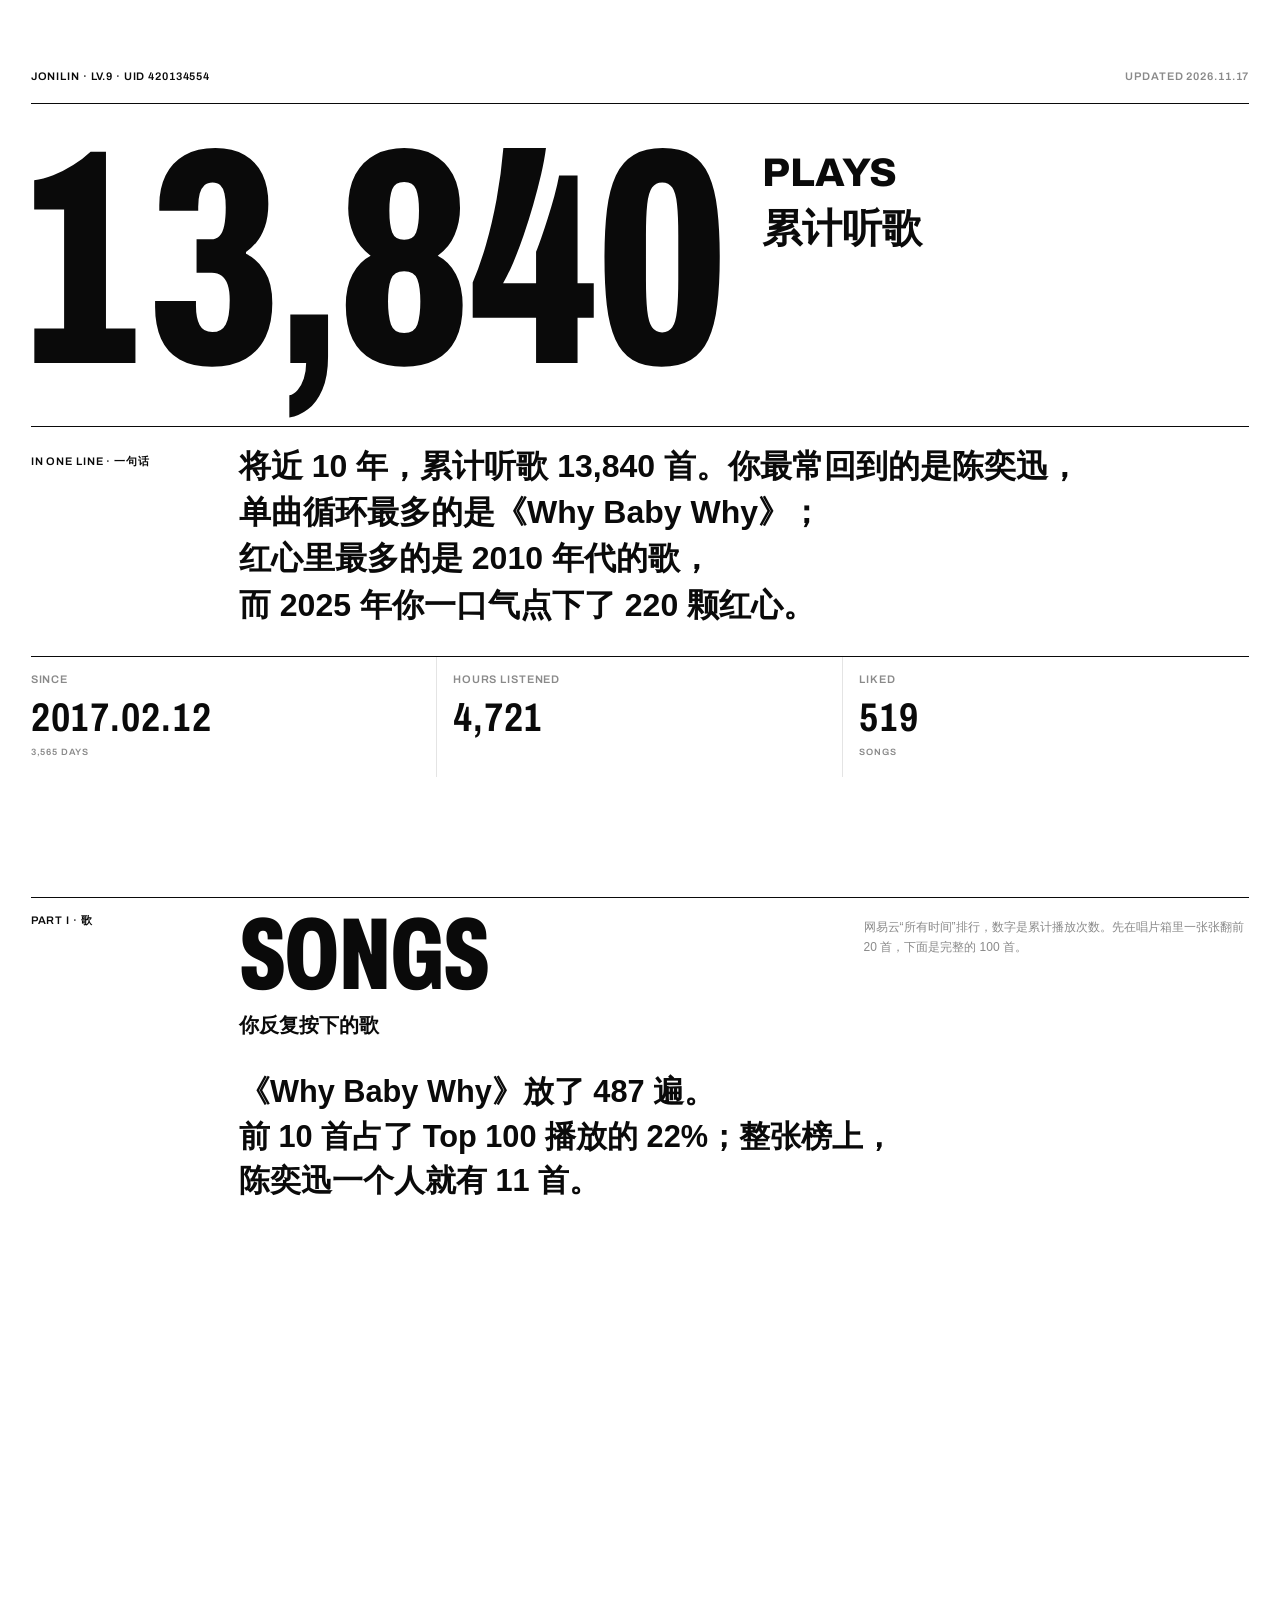
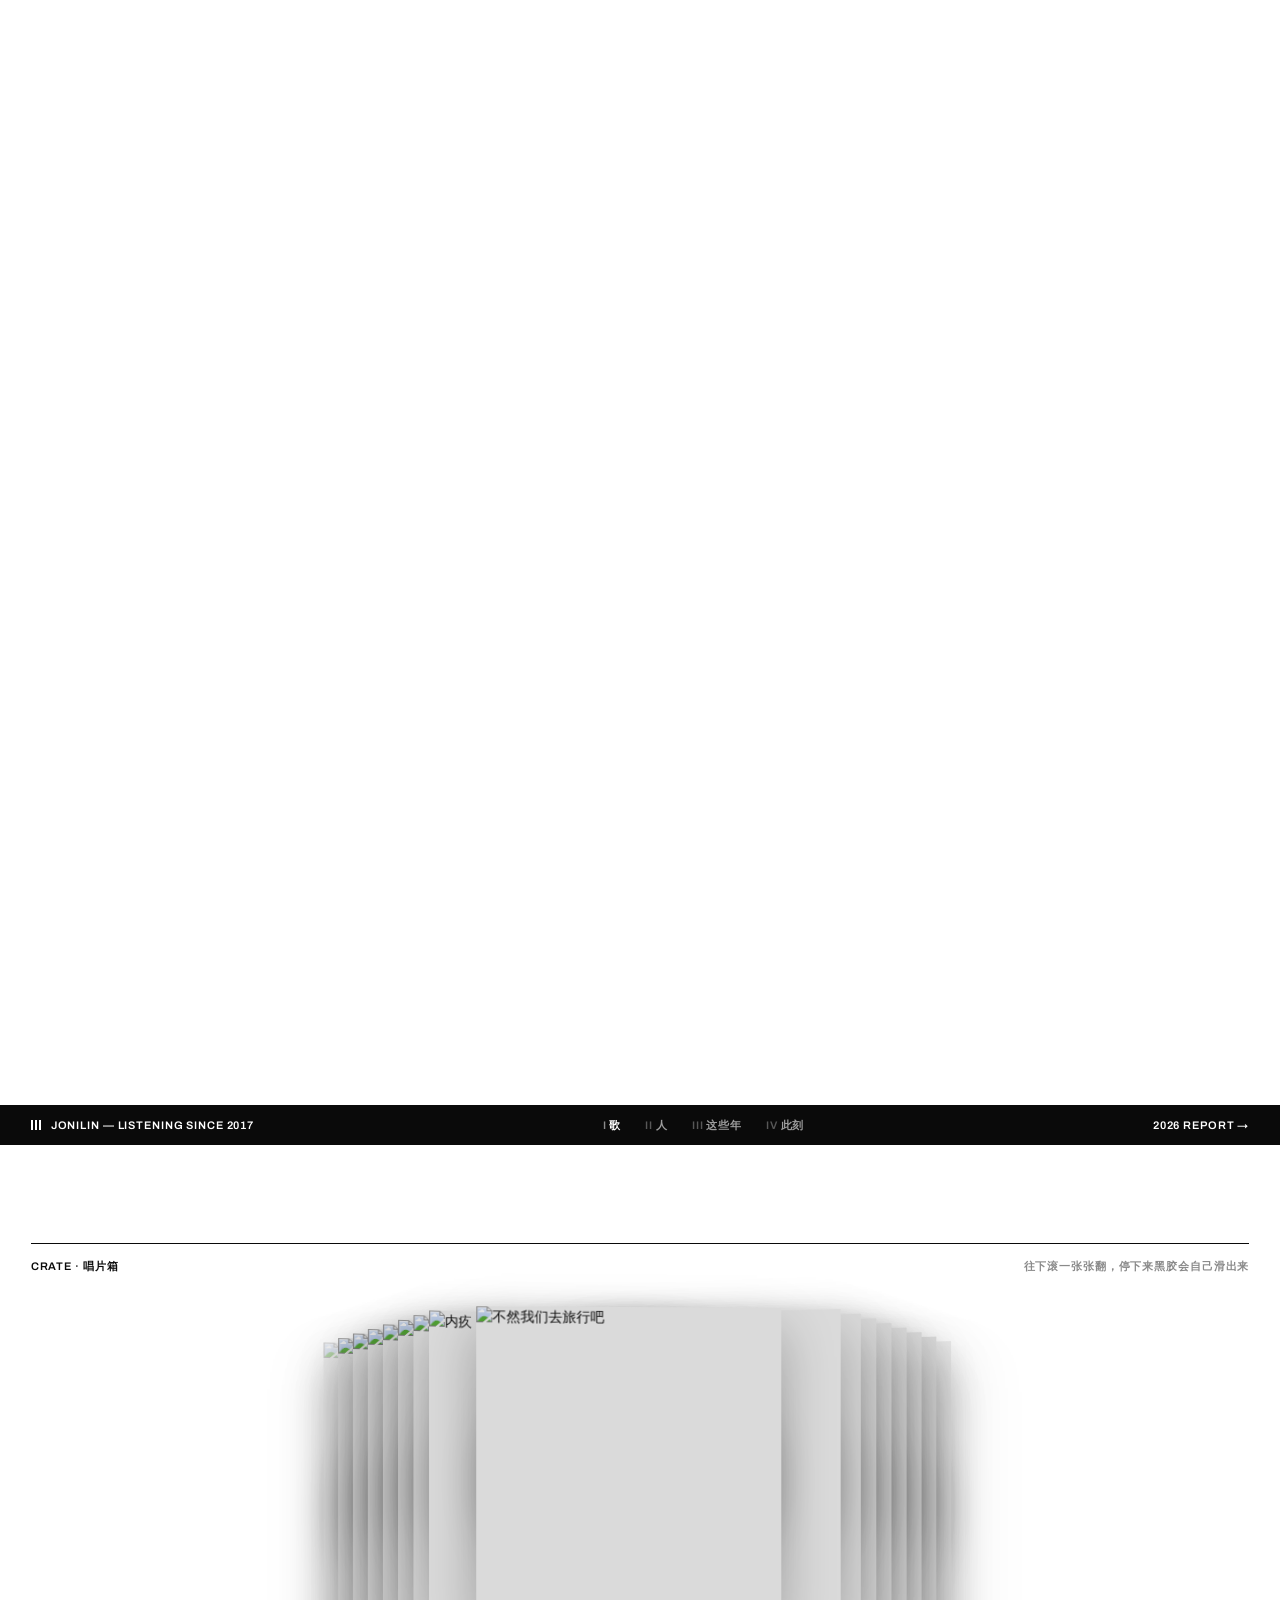
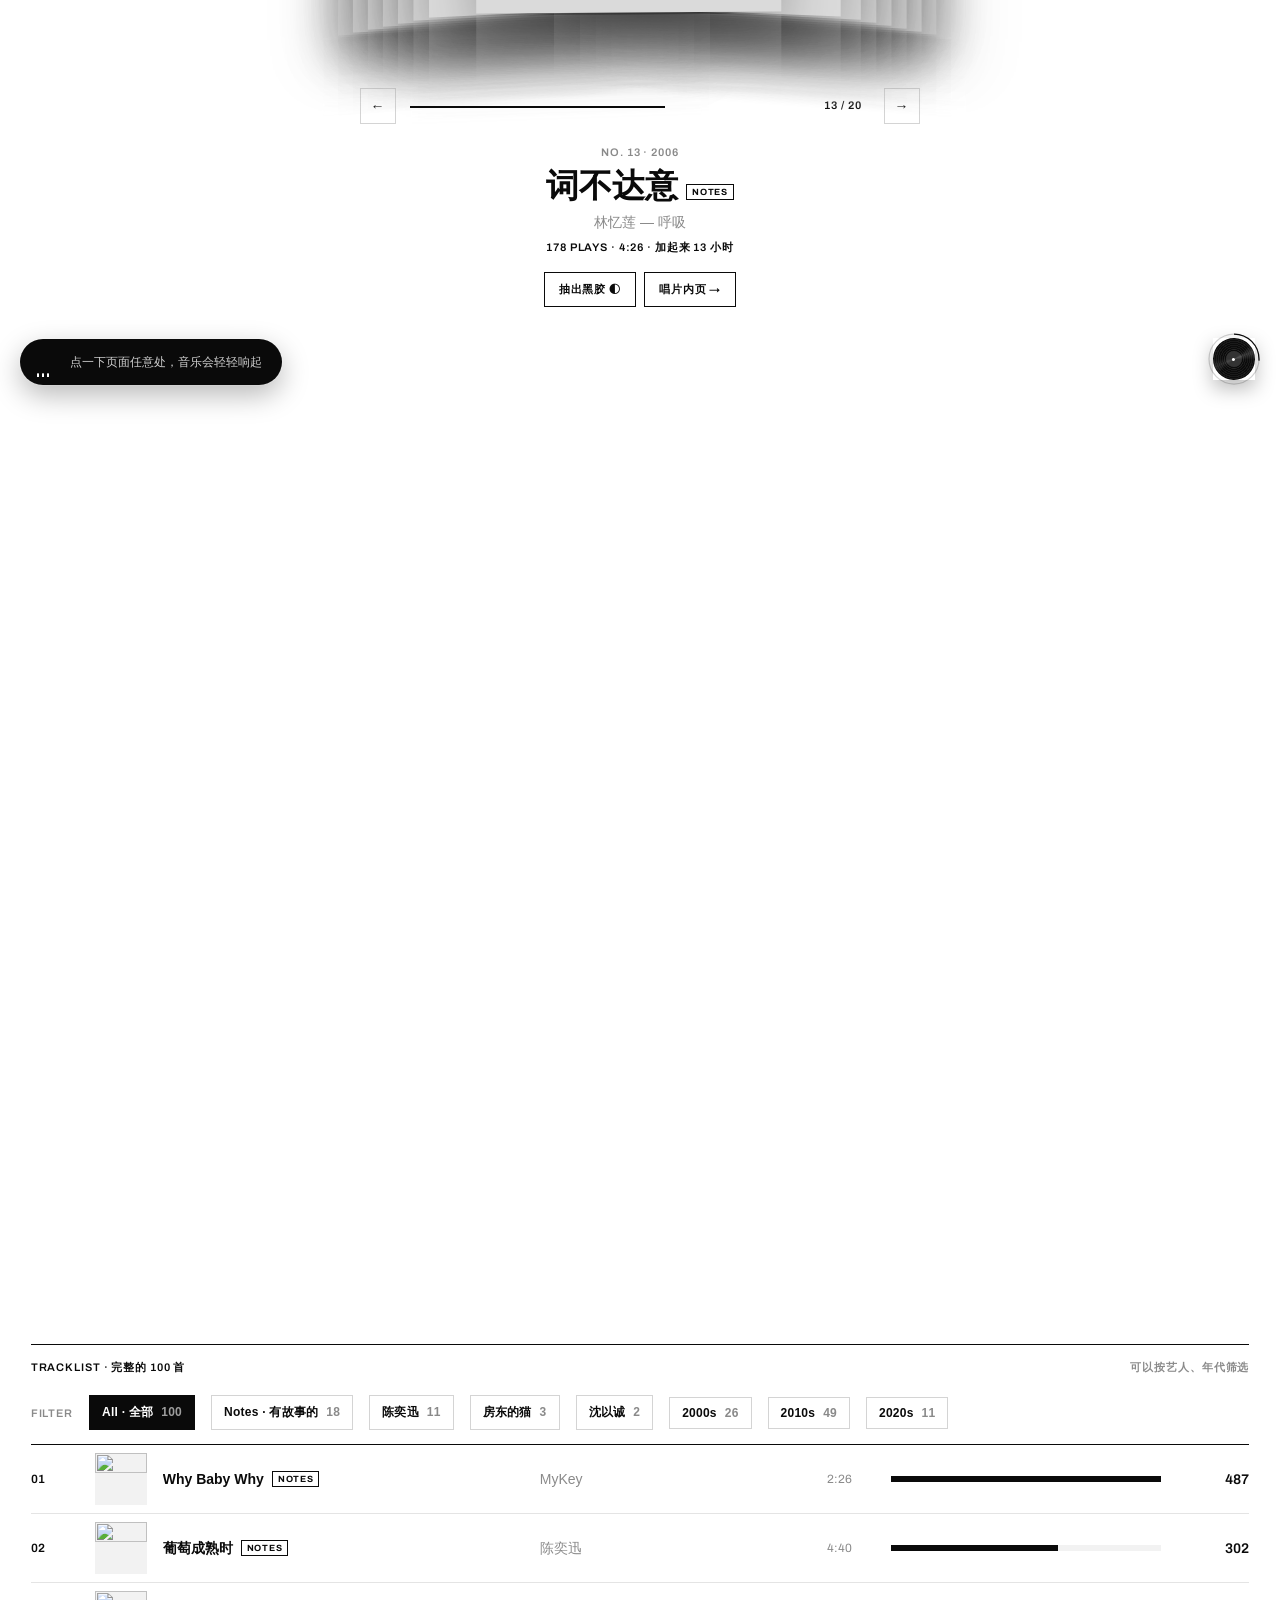
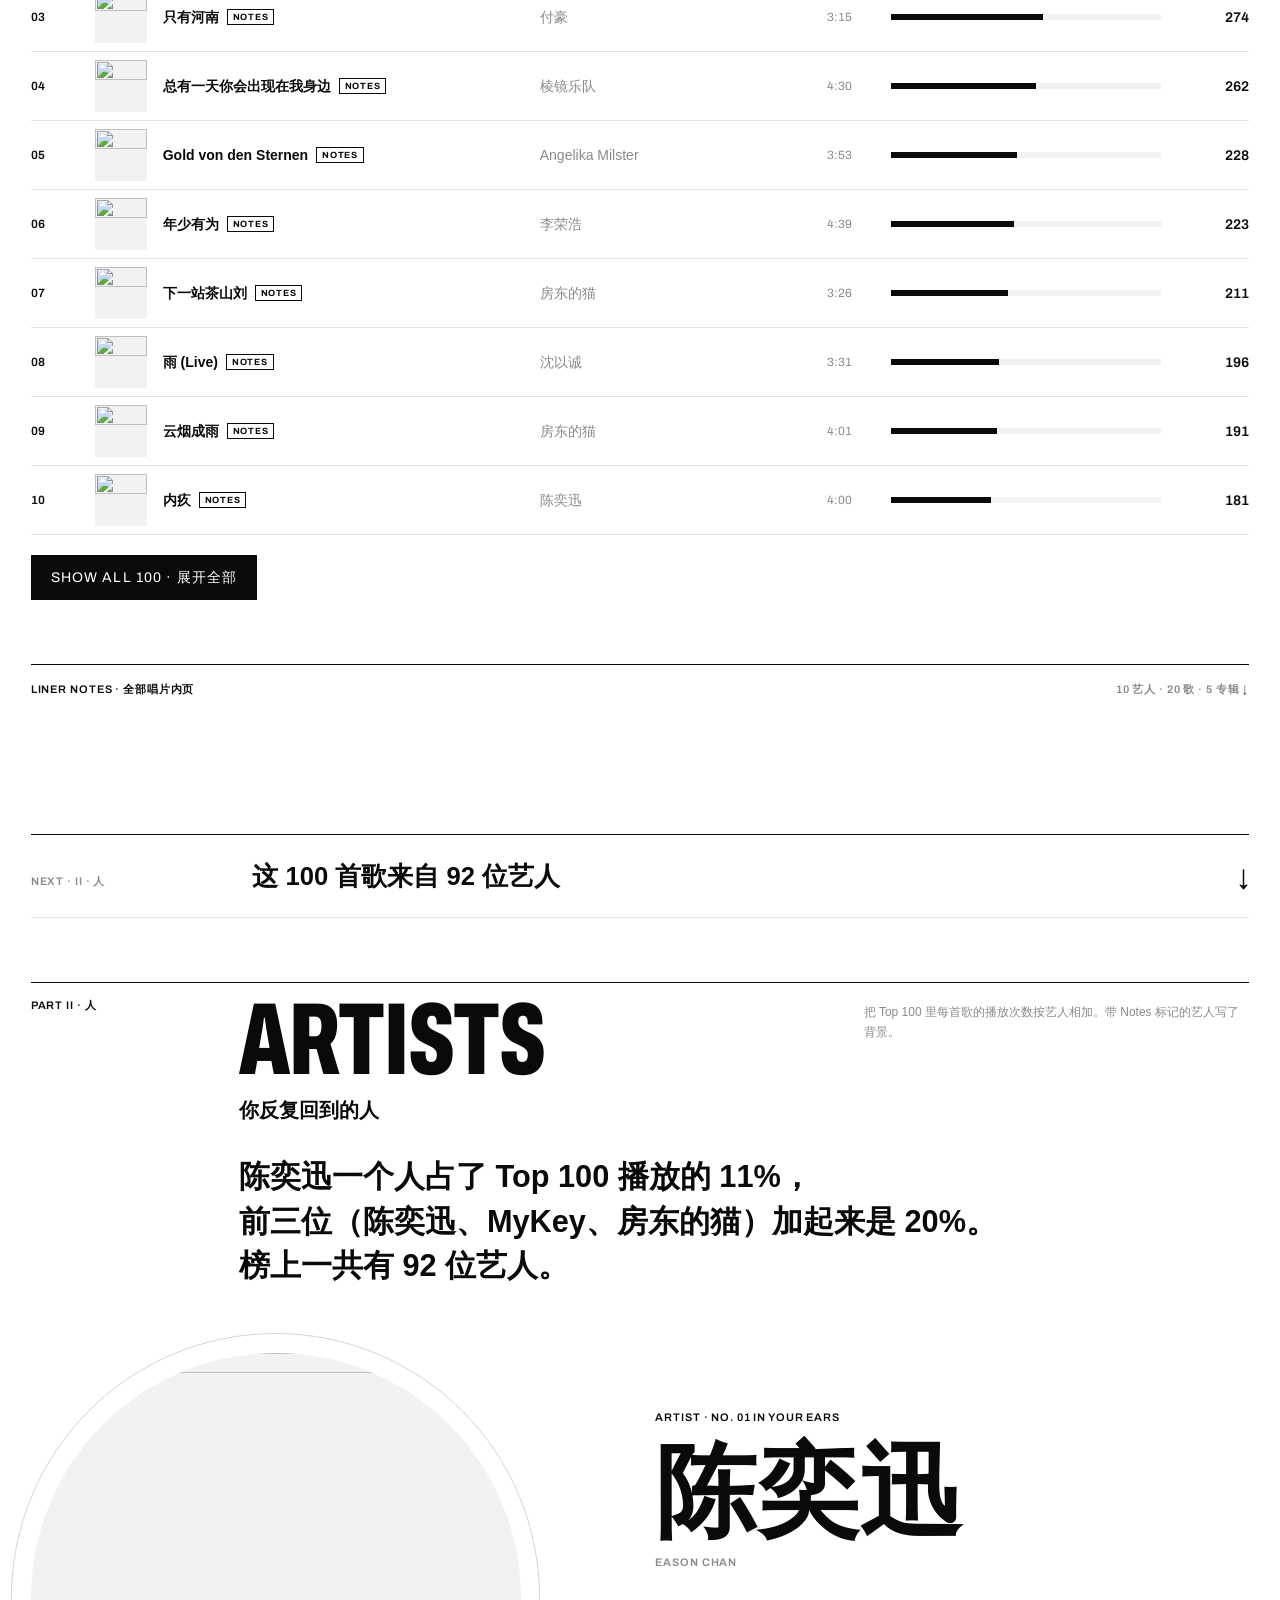
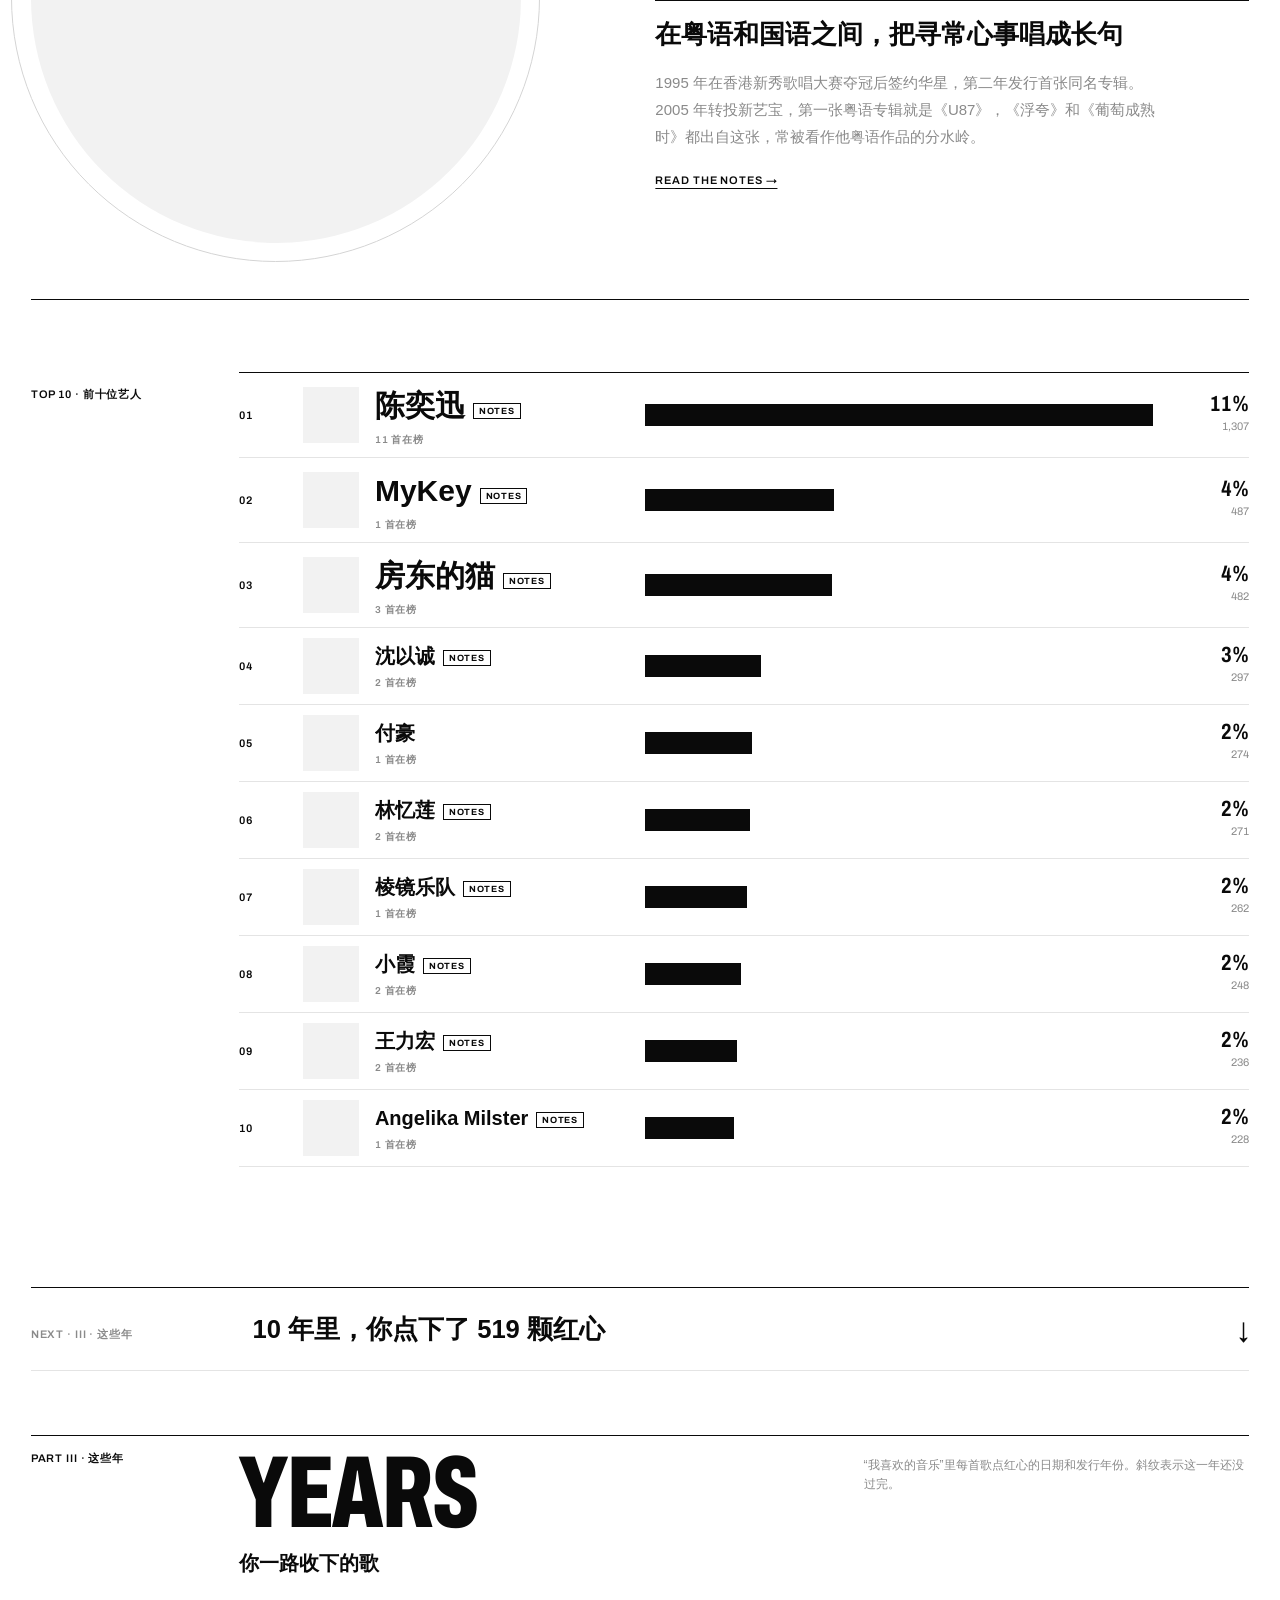
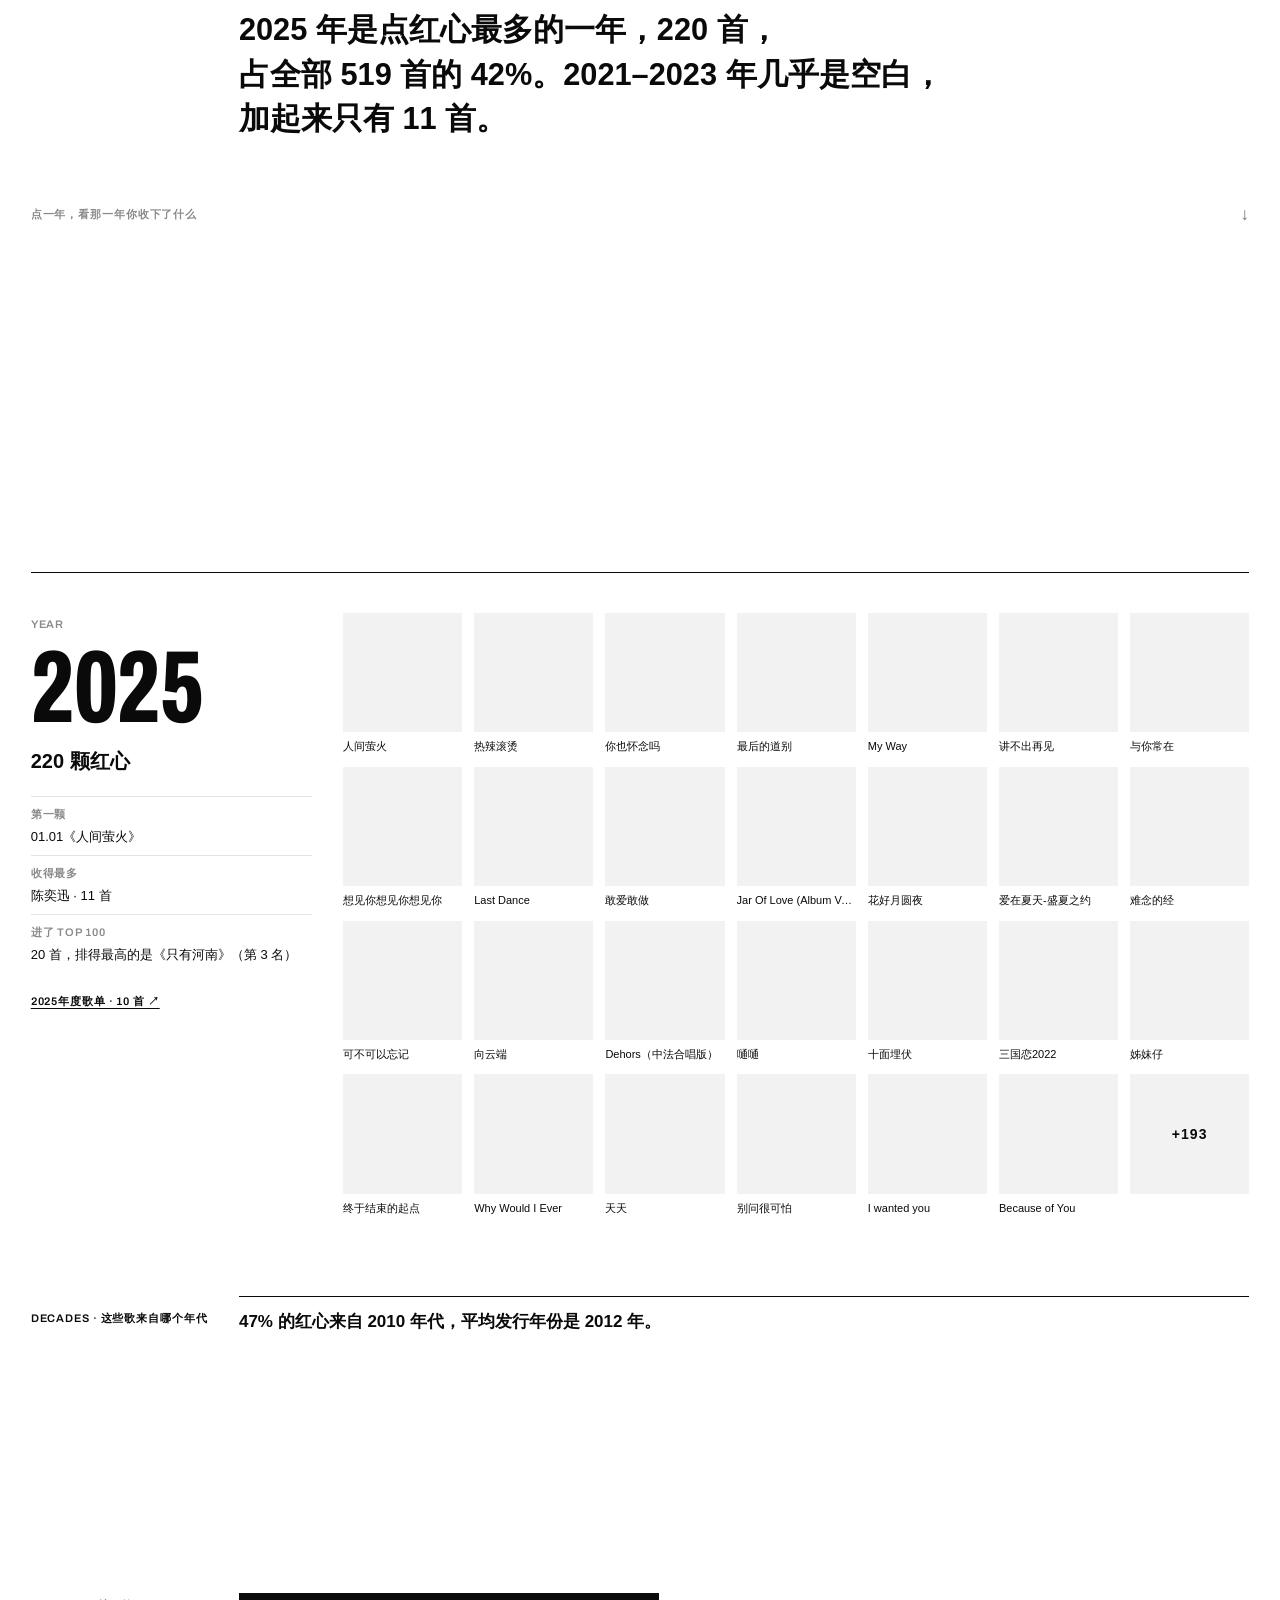
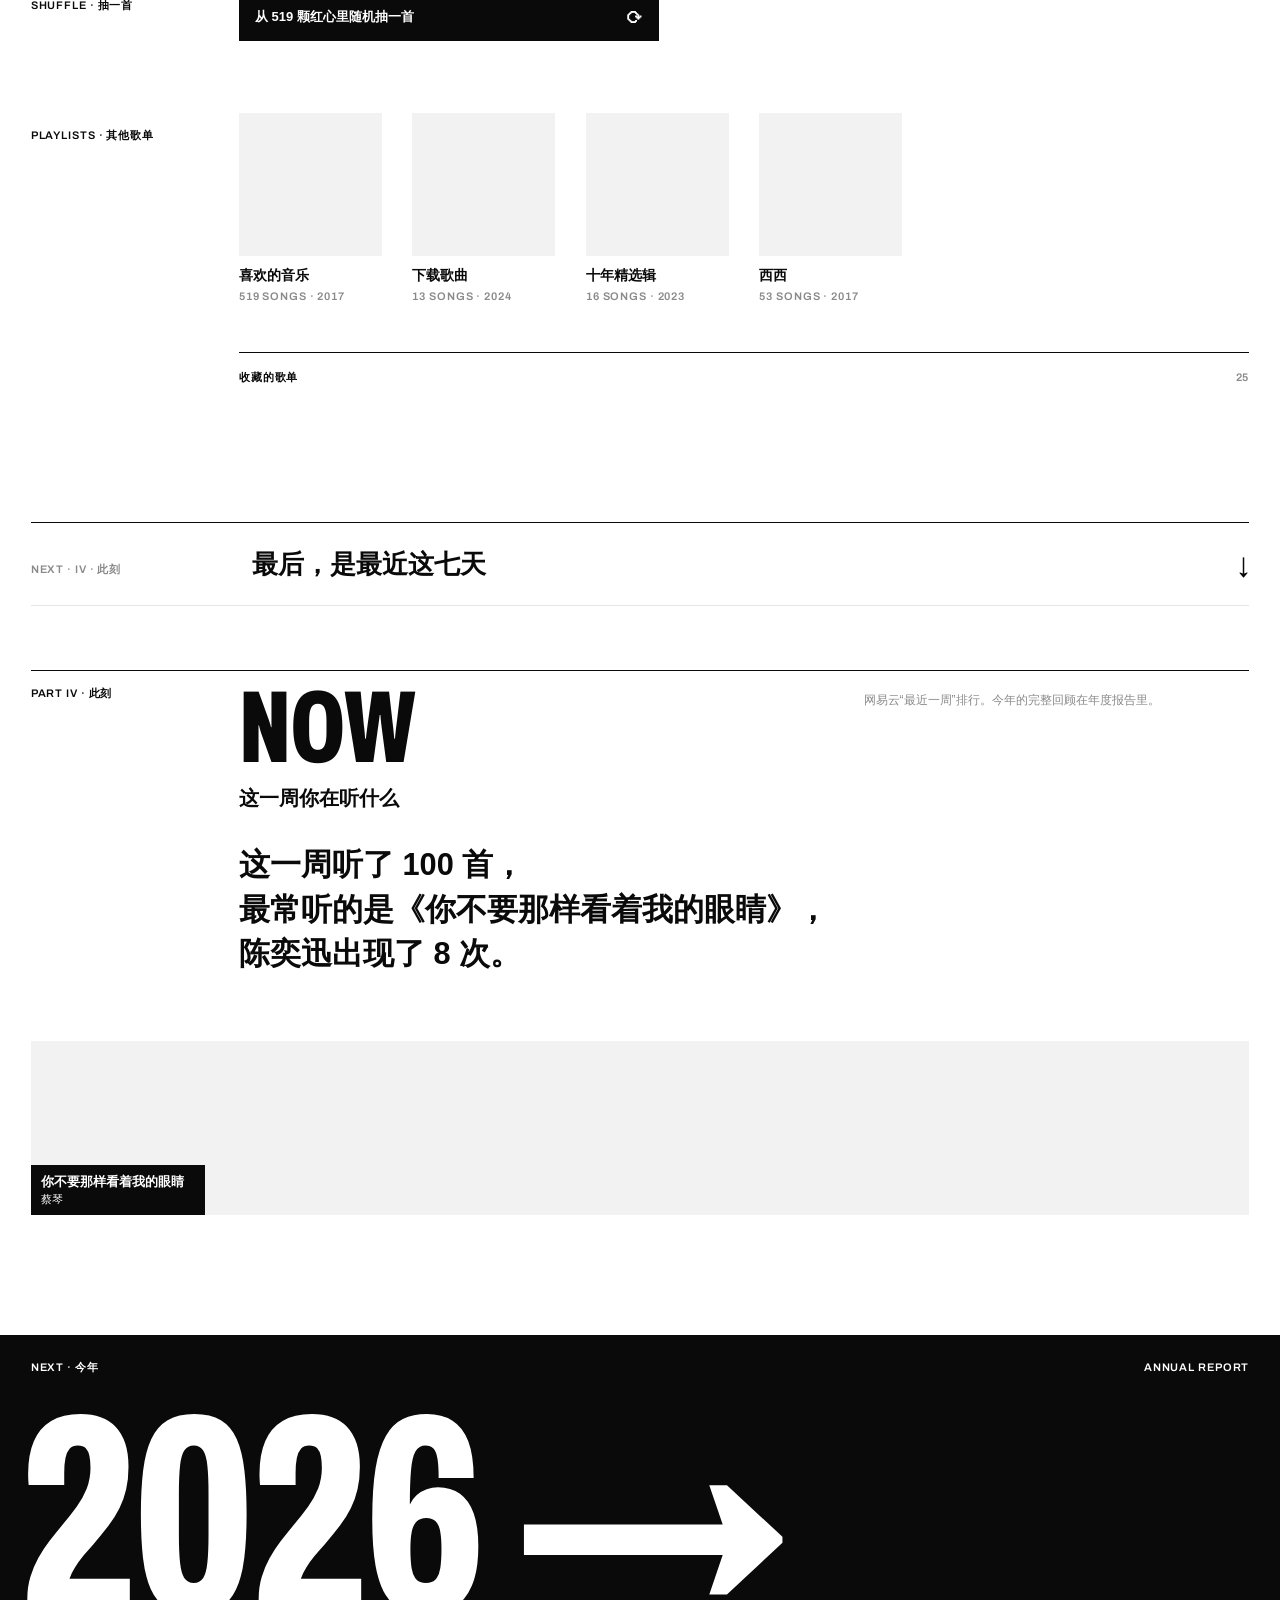
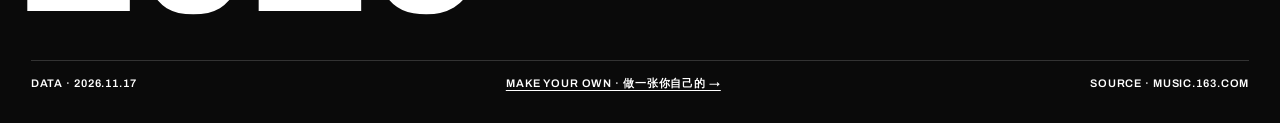
==== commit ddfd7df1: "主页重新梳理：歌 → 人 → 这些年 → 此刻，每个问题只用一种呈现；去掉重复的封面圆筒和第一名特写；每部分结尾加“下一部分”过渡 Co-Authored-By: Claude Opus 5.5 <n" ====
--- a/index.html
+++ b/index.html
@@ -22,29 +22,24 @@
 .hero h1 { display: flex; align-items: flex-start; gap: .12em; }
 .hero h1 .unit { font-size: .13em; font-stretch: 100%; line-height: 1.1; letter-spacing: 0; padding-top: .5em; }
 .hero h1 .unit .zh { display: block; font-weight: 700; margin-top: .3em; }
-.stats { display: grid; grid-template-columns: repeat(4, minmax(0, 1fr)); border-top: 1px solid var(--line); margin-top: 28px; }
+.stats { display: grid; grid-template-columns: repeat(3, minmax(0, 1fr)); border-top: 1px solid var(--line); margin-top: 28px; }
 .stats div { padding: 14px 0 18px; border-right: 1px solid var(--hair); padding-right: 12px; }
 .stats div + div { padding-left: 16px; }
 .stats div:last-child { border-right: 0; }
 .stats b { display: block; font-size: 40px; font-stretch: 75%; font-weight: 700; line-height: 1; margin-top: 10px; }
-/* ---------- On Repeat：钉在屏幕上的一屏，滚动让封面圆筒转 ---------- */
-.reel { position: relative; height: 360vh; margin-top: 140px; background: #F2F2F2; }
-.reel-pin { position: sticky; top: 0; height: 100vh; overflow: hidden; display: flex; flex-direction: column; }
-.reel-h { display: flex; justify-content: space-between; padding-top: 64px; }
-.reel-stage { position: relative; flex: 1; min-height: 0; perspective: 1700px; perspective-origin: 50% 30%; }
-.reel-ring { position: absolute; left: 50%; top: 50%; width: 0; height: 0; transform-style: preserve-3d; will-change: transform; }
-.rc { --cw: clamp(128px, 12.5vw, 228px); position: absolute; left: calc(var(--cw) / -2); top: calc(var(--cw) / -2); width: var(--cw); height: var(--cw); display: block; will-change: transform, opacity; }
-.rc img { width: 100%; height: 100%; object-fit: cover; background: #E4E4E4; box-shadow: 0 24px 48px -18px rgba(0,0,0,.35); }
-.reel-cap { display: flex; flex-direction: column; align-items: center; gap: 6px; text-align: center; min-height: 128px; padding: 0 var(--pad); }
-.reel-cap b { font-family: var(--cjk); font-size: clamp(26px, 2.8vw, 40px); line-height: 1.15; }
-.reel-cap .by { font-family: var(--cjk); color: var(--g3); }
-.reel-cap.in > * { animation: cap-in .5s cubic-bezier(.2,.7,.2,1) both; }
-.reel-cap.in > :nth-child(2) { animation-delay: .04s; } .reel-cap.in > :nth-child(3) { animation-delay: .08s; } .reel-cap.in > :nth-child(4) { animation-delay: .12s; }
-@keyframes cap-in { from { opacity: 0; transform: translateY(10px); } }
-.reel-hint { display: flex; justify-content: space-between; padding-bottom: 22px; }
+/* ---------- 每部分结尾：下一部分 ---------- */
+.bridge { display: grid; grid-template-columns: 2fr 10fr auto; align-items: baseline; gap: var(--pad); margin-top: 120px; padding: 22px 0; border-top: 1px solid var(--line); border-bottom: 1px solid var(--hair); transition: padding .3s cubic-bezier(.2,.7,.2,1), background .2s; }
+.bridge b { font-family: var(--cjk); font-size: clamp(20px, 2vw, 28px); font-weight: 700; }
+#artists-sec, #years, #now { padding-top: 64px; }   /* 上一部分结尾的“下一部分”已经做了过渡 */
+.bridge i { font-style: normal; font-size: 22px; transition: transform .3s; }
+.bridge:hover { padding-left: 12px; padding-right: 12px; background: var(--g1); }
+.bridge:hover i { transform: translateY(4px); }
+.sub-h { display: flex; justify-content: space-between; gap: 16px; margin-top: 96px; border-top: 1px solid var(--line); padding-top: 14px; }
+.sub-h + .filt { margin-top: 20px; }
+
 /* ---------- 唱片箱 ---------- */
 #songs { overflow-x: clip; }   /* 两侧的唱片会伸出屏幕，不能把页面撑宽 */
-.crate { position: relative; margin-top: 96px; }
+.crate { position: relative; margin-top: 24px; }
 .crate-pin { position: sticky; top: 40px; height: calc(100vh - 40px); display: flex; flex-direction: column; justify-content: center; }
 .crate-h { display: flex; justify-content: space-between; gap: 16px; border-top: 1px solid var(--line); padding-top: 14px; }
 .crate-stage { --s: min(clamp(190px, 24vw, 340px), calc((100vh - 380px) / 1.2)); position: relative; height: calc(var(--s) * 1.2); margin-top: 16px; perspective: 1400px; perspective-origin: 50% 40%;
@@ -84,12 +79,6 @@
 .sec-h p { grid-column: 9 / 13; color: var(--g3); font-family: var(--cjk); font-size: 13px; padding-top: 6px; }
 
 /* ---------- 01 TOP ---------- */
-.no1 { display: grid; grid-template-columns: repeat(12, minmax(0, 1fr)); column-gap: var(--pad); align-items: end; }
-.no1 .art { grid-column: 1 / 7; }
-.no1 .info { grid-column: 7 / 13; }
-.no1 .big { font-size: clamp(140px, 18vw, 300px); }
-.no1 h3 { font-family: var(--cjk); font-size: clamp(28px, 3vw, 44px); font-weight: 700; line-height: 1.1; margin-top: 18px; }
-.no1 .by { font-family: var(--cjk); color: var(--g3); margin-top: 8px; }
 .list { margin-top: 56px; border-top: 1px solid var(--line); }
 .row { display: grid; grid-template-columns: 48px 52px minmax(0, 4fr) minmax(0, 3fr) 48px minmax(0, 3fr) 72px; gap: 16px; align-items: center; padding: 8px 0; border-bottom: 1px solid var(--hair); }
 .row:hover { background: var(--g1); }
@@ -101,8 +90,6 @@
 .row .b i { position: absolute; inset: 0 auto 0 0; background: var(--fg); }
 .row .p { text-align: right; font-weight: 600; }
 .row .d { color: var(--g3); font-size: 12px; }
-.no1 .go-note { display: inline-block; margin-top: 18px; text-decoration: underline; text-underline-offset: 4px; font-family: var(--cjk); font-weight: 600; }
-.no1 .time { font-family: var(--cjk); margin-top: 22px; padding-top: 12px; border-top: 1px solid var(--hair); max-width: 30em; }
 .btn { display: inline-block; margin-top: 20px; padding: 12px 20px; background: var(--fg); color: var(--bg); border: 0; cursor: pointer; font: inherit; }
 .btn:hover { background: #333; }
 
@@ -180,10 +167,11 @@
 .thesis .cap { grid-column: 1 / 3; padding-top: 10px; }
 .thesis p { grid-column: 3 / 12; font-family: var(--cjk); font-size: clamp(22px, 2.5vw, 36px); font-weight: 700; line-height: 1.45; }
 .stats small { display: block; margin-top: 8px; }
+.shuf-b { max-width: 420px; } .shuf-b,
 .shuf button { display: flex; align-items: center; gap: 10px; margin-top: 10px; padding: 12px 16px; width: 100%; justify-content: space-between; text-align: left;
   background: var(--fg); color: var(--bg); border: 0; cursor: pointer; font-family: var(--cjk); letter-spacing: 0; text-transform: none; font-size: 13px; font-weight: 600; line-height: 1.35; }
-.shuf button i { font-style: normal; font-size: 18px; transition: transform .5s cubic-bezier(.2,.7,.2,1); }
-.shuf button:hover i { transform: rotate(180deg); }
+.shuf-b i, .shuf button i { font-style: normal; font-size: 18px; transition: transform .5s cubic-bezier(.2,.7,.2,1); }
+.shuf-b:hover i, .shuf button:hover i { transform: rotate(180deg); }
 .pick { border-bottom: 1px solid var(--line); }
 .pick.in { animation: pk-in .5s cubic-bezier(.2,.7,.2,1); }
 @keyframes pk-in { from { opacity: 0; transform: translateY(8px); } }
@@ -264,10 +252,6 @@
 .subs-d { margin-top: 48px; border-top: 1px solid var(--line); }
 
 /* ---------- 此刻 ---------- */
-.now { margin-top: 140px; }
-.now-h { display: grid; grid-template-columns: repeat(12, minmax(0, 1fr)); column-gap: var(--pad); border-top: 1px solid var(--line); padding: 14px 0 20px; }
-.now-h .cap { grid-column: 1 / 3; }
-.now-h p { grid-column: 3 / 11; font-family: var(--cjk); font-size: 17px; font-weight: 600; }
 .strip { display: grid; grid-template-columns: repeat(14, minmax(0, 1fr)); }
 .strip .w { position: relative; display: block; }
 .strip .w.first { grid-column: span 2; grid-row: span 2; }
@@ -279,22 +263,21 @@
 @media (max-width: 720px) {
   .stats { grid-template-columns: repeat(2, minmax(0, 1fr)); }
   .stats div, .stats div + div { padding-left: 0; border-right: 0; border-bottom: 1px solid var(--hair); }
-  .stats .shuf { grid-column: 1 / 3; }
+  .stats div:last-child { grid-column: 1 / 3; }
   .stats b { font-size: 30px; }
   .crate-tip { display: none; }
-  .reel { height: 300vh; margin-top: 96px; }
-  .rc { --cw: 34vw; }
-  .reel-hint span:last-child { display: none; }
+  .bridge { grid-template-columns: 1fr auto; row-gap: 4px; margin-top: 88px; }
+  .bridge .cap { grid-column: 1 / 3; }
   .crate-stage { --s: min(58vw, calc((100vh - 400px) / 1.2)); }
   .hero .unit .zh { white-space: nowrap; }
-  .thesis .cap, .thesis p, .lede p, .now-h .cap, .now-h p { grid-column: 1 / 13; }
+  .thesis .cap, .thesis p, .lede p { grid-column: 1 / 13; }
   .thesis p { margin-top: 8px; font-size: 19px; }
   .lede p { font-size: 20px; }
   .pk-in { grid-template-columns: 88px minmax(0, 1fr); gap: 16px; }
   .pk-t { padding-left: 14px; }
   .pk-go { grid-column: 1 / 3; flex-direction: row; justify-content: flex-start; }
   .sec { padding-top: 96px; }
-  .sec-h .n, .sec-h h2, .sec-h p, .no1 .art, .no1 .info, .note p { grid-column: 1 / 13; }
+  .sec-h .n, .sec-h h2, .sec-h p, .note p { grid-column: 1 / 13; }
   .sec-h p.how { margin-top: 12px; }
   .lede { margin-bottom: 40px; }
   .sub { margin-top: 56px; }
@@ -329,7 +312,7 @@
 
 <header class="top pad cap">
   <span class="live"><span class="eq" aria-hidden="true"><i></i><i></i><i></i></span><span id="t-left">JoniLin — Listening</span></span>
-  <nav id="nav"><a href="#portrait"><span class="g">I</span> Portrait 画像</a><a href="#songs"><span class="g">II</span> Songs 歌</a><a href="#years"><span class="g">III</span> Years 这些年</a><a href="#now">This Week</a></nav>
+  <nav id="nav"><a href="#songs"><span class="g">I</span> 歌</a><a href="#artists-sec"><span class="g">II</span> 人</a><a href="#years"><span class="g">III</span> 这些年</a><a href="#now"><span class="g">IV</span> 此刻</a></nav>
   <a href="2026/">2026 Report →</a>
 </header>
 
@@ -339,54 +322,51 @@
     <h1 class="xl tnum reveal"><span id="h-num">—</span><span class="unit">Plays<span class="zh">累计听歌</span></span></h1>
     <div class="thesis"><span class="cap">In one line · 一句话</span><p id="thesis"></p></div>
     <div class="stats cap" id="stats"></div>
-    <div class="pick" id="pick" hidden></div>
   </section>
 
-  <section class="reel" id="reel" aria-label="On Repeat：播放最多的唱片">
-    <div class="reel-pin">
-      <div class="reel-h pad cap"><span>On Repeat · 反复按下的唱片</span><span class="reel-n tnum"></span></div>
-      <div class="reel-stage"><div class="reel-ring"></div></div>
-      <div class="reel-cap" aria-live="polite"></div>
-      <div class="reel-hint cap g pad"><span>Scroll · 往下滚，唱片会转</span><span>点封面看唱片内页</span></div>
-    </div>
-  </section>
-
-  <section class="sec pad" id="portrait">
-    <div class="sec-h"><span class="n cap">Part I</span><h2 class="xl">Portrait<small>你是怎样的听众</small></h2><p class="how">艺人按 Top 100 的累计播放相加；年代按“我喜欢的音乐”里每首歌的发行年份。</p></div>
-    <div class="lede"><p id="p-lede"></p></div>
-    <div class="feat" id="feat"></div>
-    <div class="sub"><span class="cap">Artists · 最常听的艺人</span><ol class="artists" id="artists"></ol></div>
-    <div class="sub" id="dec-w"><span class="cap">Decades · 红心里的年代</span><div><p class="sub-say" id="dec-note"></p><div class="dec reveal" id="dec"></div></div></div>
-  </section>
+
 
   <section class="sec pad" id="songs">
-    <div class="sec-h"><span class="n cap">Part II</span><h2 class="xl">Songs<small>反复按下的那些</small></h2><p class="how">网易云“所有时间”排行，数字是累计播放次数。带 Notes 标记的歌写了背景，点任意一行都能打开唱片内页。</p></div>
+    <div class="sec-h"><span class="n cap">Part I · 歌</span><h2 class="xl">Songs<small>你反复按下的歌</small></h2><p class="how">网易云“所有时间”排行，数字是累计播放次数。先在唱片箱里一张张翻前 20 首，下面是完整的 100 首。</p></div>
     <div class="lede"><p id="s-lede"></p></div>
-    <div class="no1 reveal" id="no1"></div>
     <div class="crate" id="crate"><div class="crate-pin">
-      <div class="crate-h"><span class="cap">Crate · 唱片箱</span><span class="cap g crate-tip">滚动鼠标翻唱片，停下来黑胶会自己滑出来</span></div>
+      <div class="crate-h"><span class="cap">Crate · 唱片箱</span><span class="cap g crate-tip">往下滚一张张翻，停下来黑胶会自己滑出来</span></div>
       <div class="crate-stage" tabindex="0" role="listbox" aria-label="唱片箱：播放最多的 20 首，左右方向键翻动，回车抽出黑胶"></div>
       <div class="crate-bar"><button class="cap" data-prev aria-label="上一张">←</button><div class="crate-track"><i></i></div><span class="cap tnum crate-n"></span><button class="cap" data-next aria-label="下一张">→</button></div>
       <div class="crate-info" aria-live="polite"></div>
     </div></div>
+    <div class="sub-h"><span class="cap">Tracklist · 完整的 100 首</span><span class="cap g">可以按艺人、年代筛选</span></div>
     <div class="filt" id="filt" role="toolbar" aria-label="筛选"></div>
     <ol class="list cap-none" id="list"></ol>
     <button class="btn cap" id="more">Show all 100</button>
     <details class="toc" id="toc"><summary class="cap"><span>Liner Notes · 全部唱片内页</span><span class="g" id="toc-n"></span></summary><div class="toc3" id="toc3"></div></details>
+    <a class="bridge" href="#artists-sec" data-next="artists-sec"></a>
   </section>
 
+  <section class="sec pad" id="artists-sec">
+    <div class="sec-h"><span class="n cap">Part II · 人</span><h2 class="xl">Artists<small>你反复回到的人</small></h2><p class="how">把 Top 100 里每首歌的播放次数按艺人相加。带 Notes 标记的艺人写了背景。</p></div>
+    <div class="lede"><p id="p-lede"></p></div>
+    <div class="feat" id="feat"></div>
+    <div class="sub"><span class="cap">Top 10 · 前十位艺人</span><ol class="artists" id="artists"></ol></div>
+    <a class="bridge" href="#years" data-next="years"></a>
+  </section>
+
   <section class="sec pad" id="years">
-    <div class="sec-h"><span class="n cap">Part III</span><h2 class="xl">Years<small>这些年点下的红心</small></h2><p class="how">按“我喜欢的音乐”里每首歌点红心的日期分年。斜纹表示这一年还没过完。</p></div>
+    <div class="sec-h"><span class="n cap">Part III · 这些年</span><h2 class="xl">Years<small>你一路收下的歌</small></h2><p class="how">“我喜欢的音乐”里每首歌点红心的日期和发行年份。斜纹表示这一年还没过完。</p></div>
     <div class="lede"><p id="y-lede"></p></div>
     <div class="yrs-h cap g"><span>点一年，看那一年你收下了什么</span><span>↓</span></div>
     <div class="years reveal" id="yrs" role="tablist" aria-label="年份"></div>
     <div class="yr" id="yr" role="tabpanel"></div>
+    <div class="sub" id="dec-w"><span class="cap">Decades · 这些歌来自哪个年代</span><div><p class="sub-say" id="dec-note"></p><div class="dec reveal" id="dec"></div></div></div>
+    <div class="sub" id="shuf-w"><span class="cap">Shuffle · 抽一首</span><div><button id="shuf" class="shuf-b cap"></button><div class="pick" id="pick" hidden></div></div></div>
     <div class="sub" id="pls-w"><span class="cap">Playlists · 其他歌单</span><div><div class="pls" id="pls"></div>
       <details class="subs-d" id="subs-d"><summary class="cap">收藏的歌单 <span class="g" id="subs-n"></span></summary><ul class="subs" id="subs"></ul></details></div></div>
+    <a class="bridge" href="#now" data-next="now"></a>
   </section>
 
-  <section class="now pad" id="now">
-    <div class="now-h"><span class="cap">This week · 最近七天</span><p id="week-note"></p></div>
+  <section class="sec pad now" id="now">
+    <div class="sec-h"><span class="n cap">Part IV · 此刻</span><h2 class="xl">Now<small>这一周你在听什么</small></h2><p class="how">网易云“最近一周”排行。今年的完整回顾在年度报告里。</p></div>
+    <div class="lede"><p id="week-note"></p></div>
     <div class="strip" id="week"></div>
   </section>
 </main>
@@ -421,6 +401,7 @@
 const img = (u, s = 200) => u ? `${u}?param=${s}y${s}` : '';
 const yearOf = ms => new Date(ms).getFullYear();
 const mmss = sec => sec ? `${Math.floor(sec / 60)}:${pad2(Math.round(sec % 60))}` : '';
+const hrs = sec => sec >= 36000 ? `${Math.round(sec / 3600)} 小时` : sec >= 3600 ? `${(sec / 3600).toFixed(1)} 小时` : `${Math.round(sec / 60)} 分钟`;
 const pct = (v, t) => t ? Math.min(100, Math.round(v / t * 100)) : 0;
 const mine = D.playlists.filter(p => p.mine);
 const art = (u, s, cls = '') => `<img class="art ${cls}" src="${img(u, s)}" alt="" loading="lazy" crossorigin="anonymous">`;
@@ -460,8 +441,7 @@
 const topHours = Math.round(D.allTime.reduce((s, x) => s + (x.pc || 0) * x.dt, 0) / 3600);
 const hours = window.LISTEN && LISTEN.total ? ['Hours listened', fmt(Math.round(LISTEN.total / 3600))] : topHours ? ['Hours in Top 100', fmt(topHours)] : ['Level', 'Lv.' + P.level];
 $('#stats').innerHTML = [['Since', day(P.created), `${fmt(P.createDays)} days`], hours, ['Liked', fmt(D.liked.length), 'songs']]
-  .map(([k, v, s]) => `<div><span class="g">${k}</span><b class="tnum">${v}</b>${s ? `<small class="g">${s}</small>` : ''}</div>`).join('') +
-  (D.liked.length ? `<div class="shuf"><span class="g">Shuffle · 抽一首</span><button id="shuf" class="cap">从 ${fmt(D.liked.length)} 颗红心里随机抽一首 <i aria-hidden="true">⟳</i></button></div>` : '');
+  .map(([k, v, s]) => `<div><span class="g">${k}</span><b class="tnum">${v}</b>${s ? `<small class="g">${s}</small>` : ''}</div>`).join('');
 const pick = () => {
   const s = D.liked[Math.floor(Math.random() * D.liked.length)], r = rankOf[s.id];
   const facts = [s.y ? `${s.y} 年发行` : '', r !== undefined ? `Top 100 第 ${r + 1} 名，放了 ${fmt(D.allTime[r].pc)} 遍` : '', mmss(s.dt)].filter(Boolean).join(' · ');
@@ -472,17 +452,10 @@
   el.classList.remove('in'); void el.offsetWidth; el.classList.add('in');
   window.mjCount && mjCount('event/shuffle', '随机抽一首');
 };
-if ($('#shuf')) { $('#shuf').onclick = pick; $('#pick').addEventListener('click', e => { if (e.target.closest('[data-again]')) pick(); }); }
-// On Repeat：播放最多的封面围成圆筒，滚动时转
-{
-  const R = D.allTime.length >= 8 ? D.allTime : [...new Map([...D.allTime, ...D.liked].filter(s => s.pic).map(s => [s.pic, s])).values()];
-  mountReel({ el: $('#reel'), songs: R,
-    card: (s, i) => `<a class="rc" href="#songs" ${note('song', s.id)} title="${s.n} — ${s.a.join(' / ')}"><img src="${img(s.pic, 400)}" alt="" crossorigin="anonymous" draggable="false"></a>`,
-    caption: (s, i) => `<span class="cap g">No. ${pad2(i + 1)}${s.y ? ` · ${s.y}` : ''}</span><b>${s.n}</b><span class="by">${s.a.join(' / ')}</span>${s.pc ? `<span class="cap tnum">${fmt(s.pc)} plays</span>` : ''}` });
-}
+if (D.liked.length) { $('#shuf').innerHTML = `从 ${fmt(D.liked.length)} 颗红心里随机抽一首 <i aria-hidden="true">⟳</i>`; $('#shuf').onclick = pick; $('#pick').addEventListener('click', e => { if (e.target.closest('[data-again]')) pick(); }); } else $('#shuf-w').remove();
 
 /* ---------- Part I 画像：艺人 + 年代 ---------- */
-sect('portrait', () => {
+sect('artists-sec', () => {
   if (!arts.length) throw new Error('排行未公开');
   const [a0, o0] = arts[0], t3 = arts.slice(0, 3);
   $('#p-lede').textContent = `${a0}一个人占了 Top 100 播放的 ${pct(o0.v, topSum)}%` +
@@ -501,17 +474,6 @@
   $('#artists').innerHTML = arts.slice(0, 10).map(([a, o], i) => `<li ${note('artist', a)}><span class="cap tnum">${pad2(i + 1)}</span>${art(o.pic, 112)}
     <span class="nm">${a}${L && L.noted('artist', a) ? '<span class="has-note">Notes</span>' : ''}<small class="cap g">${o.n} 首在榜</small></span><span class="bar-w"><span class="bar" style="width:${o.v / amax * 100}%"></span></span>
     <span class="v tnum"><b>${pct(o.v, topSum)}%</b><small class="g">${fmt(o.v)}</small></span></li>`).join('');
-  try {
-    if (!decs.length) throw 0;
-    const dsum = decs.reduce((s, d) => s + d[1], 0);
-    // 占比不到 5% 的早期年代合成一格，不留没有标签的细条
-    const firstBig = decs.findIndex(([, v]) => v / dsum >= .05), early = decs.slice(0, firstBig);
-    const dshow = early.length > 1 ? [[`${early[0][0]}–${early[early.length - 1][0].slice(2)}s`, early.reduce((t, d) => t + d[1], 0), true], ...decs.slice(firstBig)] : decs;
-    $('#dec').innerHTML = dshow.map(([k, v, merged]) => { const p = v / dsum, lab = merged ? k : k + 's';
-      return `<div class="${k === dpk ? 'pk' : ''}" style="flex:${Math.max(v, dsum * .06)}" title="${lab} · ${v} 首"><span class="cap">${lab}</span><b class="tnum">${p < .01 ? '<1' : Math.round(p * 100)}%</b></div>`; }).join('');
-    const ys = D.liked.filter(s => s.y > 1900), avg = Math.round(ys.reduce((s, x) => s + x.y, 0) / ys.length);
-    $('#dec-note').textContent = `${Math.round(dc[dpk] / dsum * 100)}% 的红心来自 ${dpk} 年代，平均发行年份是 ${avg} 年。`;
-  } catch (e) { $('#dec-w').remove(); }
 });
 
 /* ---------- Part II 歌：第一名特写 + 可筛选的 Top 100 ---------- */
@@ -520,17 +482,11 @@
   const no1 = D.allTime[0], max = no1.pc || 1;
   const top10 = D.allTime.slice(0, 10).reduce((t, s) => t + (s.pc || 0), 0);
   $('#s-lede').textContent = `《${no1.n}》放了 ${fmt(no1.pc)} 遍。前 10 首占了 Top 100 播放的 ${pct(top10, topSum)}%` + (arts.length ? `；整张榜上，${arts[0][0]}一个人就有 ${arts[0][1].n} 首。` : '。');
-  $('#no1').innerHTML = `${art(no1.pic, 900)}
-    <div class="info"><span class="cap">No. 01 · ${no1.y || ''}</span>
-      <div class="big xl tnum">${fmt(no1.pc)}</div><span class="cap g">plays</span>
-      <h3>${no1.n}</h3><p class="by">${no1.a.join(' / ')} — ${no1.al}</p>
-      ${note('song', no1.id) ? `<a class="go-note" ${note('song', no1.id)} href="#">Liner notes · 唱片内页 →</a>` : ''}
-      <p class="time">一首 ${mmss(no1.dt)} 的歌，${fmt(no1.pc)} 遍，加起来你在里面待了 ${Math.round(no1.dt * no1.pc / 3600)} 个小时。</p></div>`;
 
   // 唱片箱：前 20 首
   mountCrate({ el: $('#crate'), songs: D.allTime.slice(0, 20), cover: (s, z) => img(s.pic, z),
     info: (s, i) => `<span class="cap g">No. ${pad2(i + 1)}${s.y ? ` · ${s.y}` : ''}</span><b>${s.n}${L && L.noted('song', s.id) ? '<span class="has-note">Notes</span>' : ''}</b>
-      <span class="by">${s.a.join(' / ')} — ${s.al}</span><span class="cap tnum">${fmt(s.pc)} plays · ${mmss(s.dt)}</span>
+      <span class="by">${s.a.join(' / ')} — ${s.al}</span><span class="cap tnum">${fmt(s.pc)} plays · ${mmss(s.dt)} · 加起来 ${hrs(s.dt * s.pc)}</span>
       <span class="ci-go"><button class="cap" data-pull>抽出黑胶 ◐</button>${note('song', s.id) ? `<button class="cap" ${note('song', s.id)}>唱片内页 →</button>` : ''}</span>` });
 
   // 筛选：全部 / 有故事的 / 前几位艺人 / 年代
@@ -548,7 +504,7 @@
     <span class="b"><i style="width:${(s.pc || 0) / max * 100}%"></i></span><span class="p tnum">${fmt(s.pc)}</span></li>`;
   const render = () => {
     const rows = D.allTime.map((s, i) => [s, i]).filter(([s]) => cur.f(s));
-    const list = cur.k === 'all' ? rows.slice(1, shown) : rows;
+    const list = cur.k === 'all' ? rows.slice(0, shown) : rows;
     $('#list').innerHTML = list.map(([s, i]) => row(s, i)).join('');
     $('#more').hidden = cur.k !== 'all';
     $('#more').textContent = shown >= D.allTime.length ? 'Collapse · 收起' : `Show all ${D.allTime.length} · 展开全部`;
@@ -610,6 +566,17 @@
     const n = bs[Math.max(0, Math.min(bs.length - 1, i + (e.key === 'ArrowRight' ? 1 : -1)))]; if (n) { n.focus(); n.click(); } };
   select(peakY);
 
+  try {
+    if (!decs.length) throw 0;
+    const dsum = decs.reduce((s, d) => s + d[1], 0);
+    // 占比不到 5% 的早期年代合成一格，不留没有标签的细条
+    const firstBig = decs.findIndex(([, v]) => v / dsum >= .05), early = decs.slice(0, firstBig);
+    const dshow = early.length > 1 ? [[`${early[0][0]}–${early[early.length - 1][0].slice(2)}s`, early.reduce((t, d) => t + d[1], 0), true], ...decs.slice(firstBig)] : decs;
+    $('#dec').innerHTML = dshow.map(([k, v, merged]) => { const p = v / dsum, lab = merged ? k : k + 's';
+      return `<div class="${k === dpk ? 'pk' : ''}" style="flex:${Math.max(v, dsum * .06)}" title="${lab} · ${v} 首"><span class="cap">${lab}</span><b class="tnum">${p < .01 ? '<1' : Math.round(p * 100)}%</b></div>`; }).join('');
+    const ys = D.liked.filter(s => s.y > 1900), avg = Math.round(ys.reduce((s, x) => s + x.y, 0) / ys.length);
+    $('#dec-note').textContent = `${Math.round(dc[dpk] / dsum * 100)}% 的红心来自 ${dpk} 年代，平均发行年份是 ${avg} 年。`;
+  } catch (e) { $('#dec-w').remove(); }
   // 年度歌单已经挂在各自的年份上，这里只放其余的
   try {
     const rest = mine.filter(p => !/年度歌单/.test(p.n)), subs = D.playlists.filter(p => !p.mine);
@@ -631,10 +598,26 @@
 
 $('#f1').textContent = `Data · ${day(D.fetchedAt)}`;
 
+// 每部分结尾的“下一部分”：说清楚接下来看什么，点一下滚过去
+{
+  const NEXT = {
+    'artists-sec': ['II · 人', '你反复回到的人', arts.length ? `这 ${D.allTime.length} 首歌来自 ${arts.length} 位艺人` : ''],
+    years: ['III · 这些年', '你一路收下的歌', D.liked.length ? `${YRS.length} 年里，你点下了 ${fmt(D.liked.length)} 颗红心` : ''],
+    now: ['IV · 此刻', '这一周你在听什么', '最后，是最近这七天'] };
+  document.querySelectorAll('.bridge').forEach(b => { const id = b.dataset.next, t = document.getElementById(id), n = NEXT[id];
+    // 下一部分没有数据被隐藏时，接到再往后的那一部分
+    let to = t; while (to && to.style.display === 'none') { to = to.nextElementSibling; }
+    if (!to || !n || to.id !== id) { const k = to && NEXT[to.id]; if (!k) { b.remove(); return; } b.dataset.next = to.id; b.href = '#' + to.id; return fill(b, k); }
+    fill(b, n); });
+  function fill(b, [no, zh, fact]) { b.innerHTML = `<span class="cap g">Next · ${no}</span><b>${fact || zh}</b><i aria-hidden="true">↓</i>`; }
+  document.addEventListener('click', e => { const b = e.target.closest('.bridge'); if (!b) return; e.preventDefault();
+    const t = document.getElementById(b.dataset.next); if (t) (window.mjScrollTo || (y => scrollTo({ top: y, behavior: 'smooth' })))(t.getBoundingClientRect().top + scrollY - 40); });
+}
+
 // 导航：滚到哪一部分，就点亮哪一项
 const spy = new IntersectionObserver(es => es.forEach(e => { if (!e.isIntersecting) return;
   document.querySelectorAll('#nav a').forEach(a => a.classList.toggle('on', a.getAttribute('href') === '#' + e.target.id)); }), { rootMargin: '-40% 0px -55% 0px' });
-['portrait', 'songs', 'years', 'now'].forEach(id => { const el = document.getElementById(id); if (el) spy.observe(el); });
+['songs', 'artists-sec', 'years', 'now'].forEach(id => { const el = document.getElementById(id); if (el) spy.observe(el); });
 
 const io = new IntersectionObserver(es => es.forEach(e => e.isIntersecting && (e.target.classList.add('in'), io.unobserve(e.target))), { threshold: .1 });
 document.querySelectorAll('.reveal').forEach(el => io.observe(el));
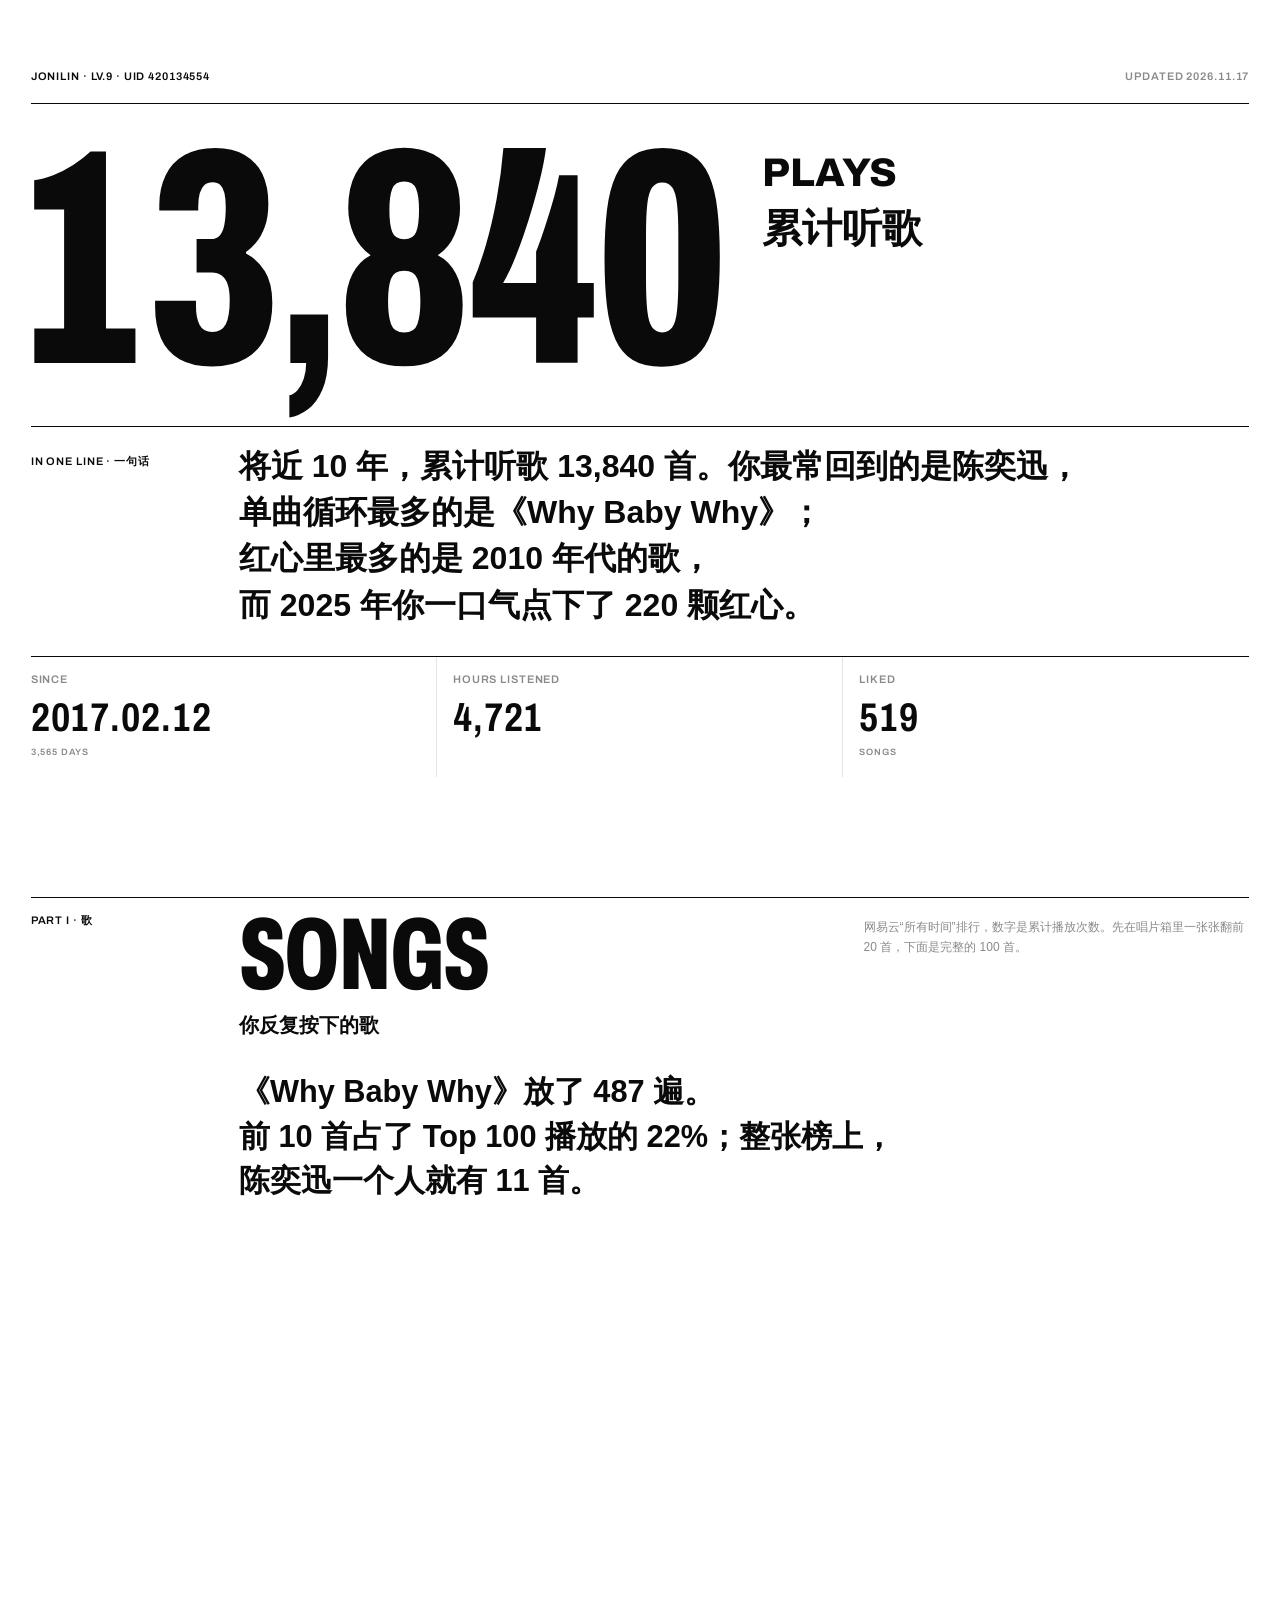
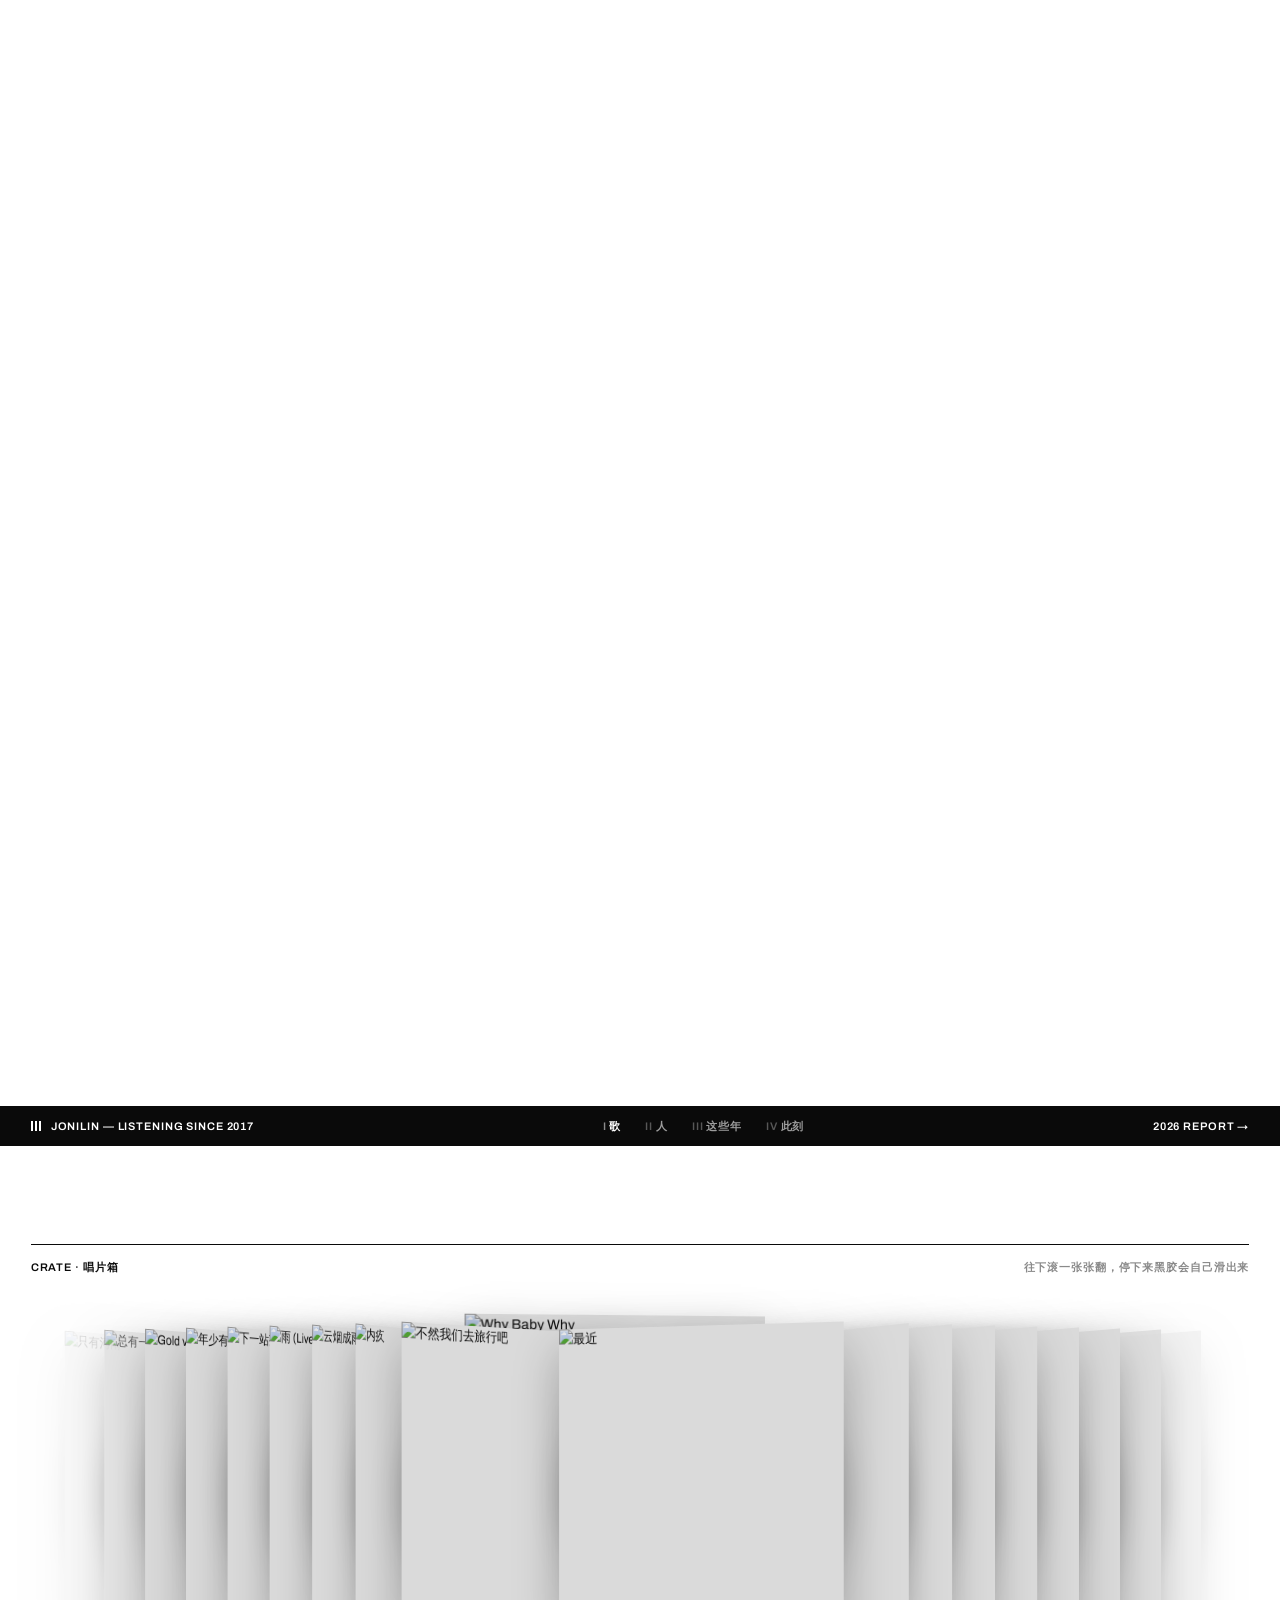
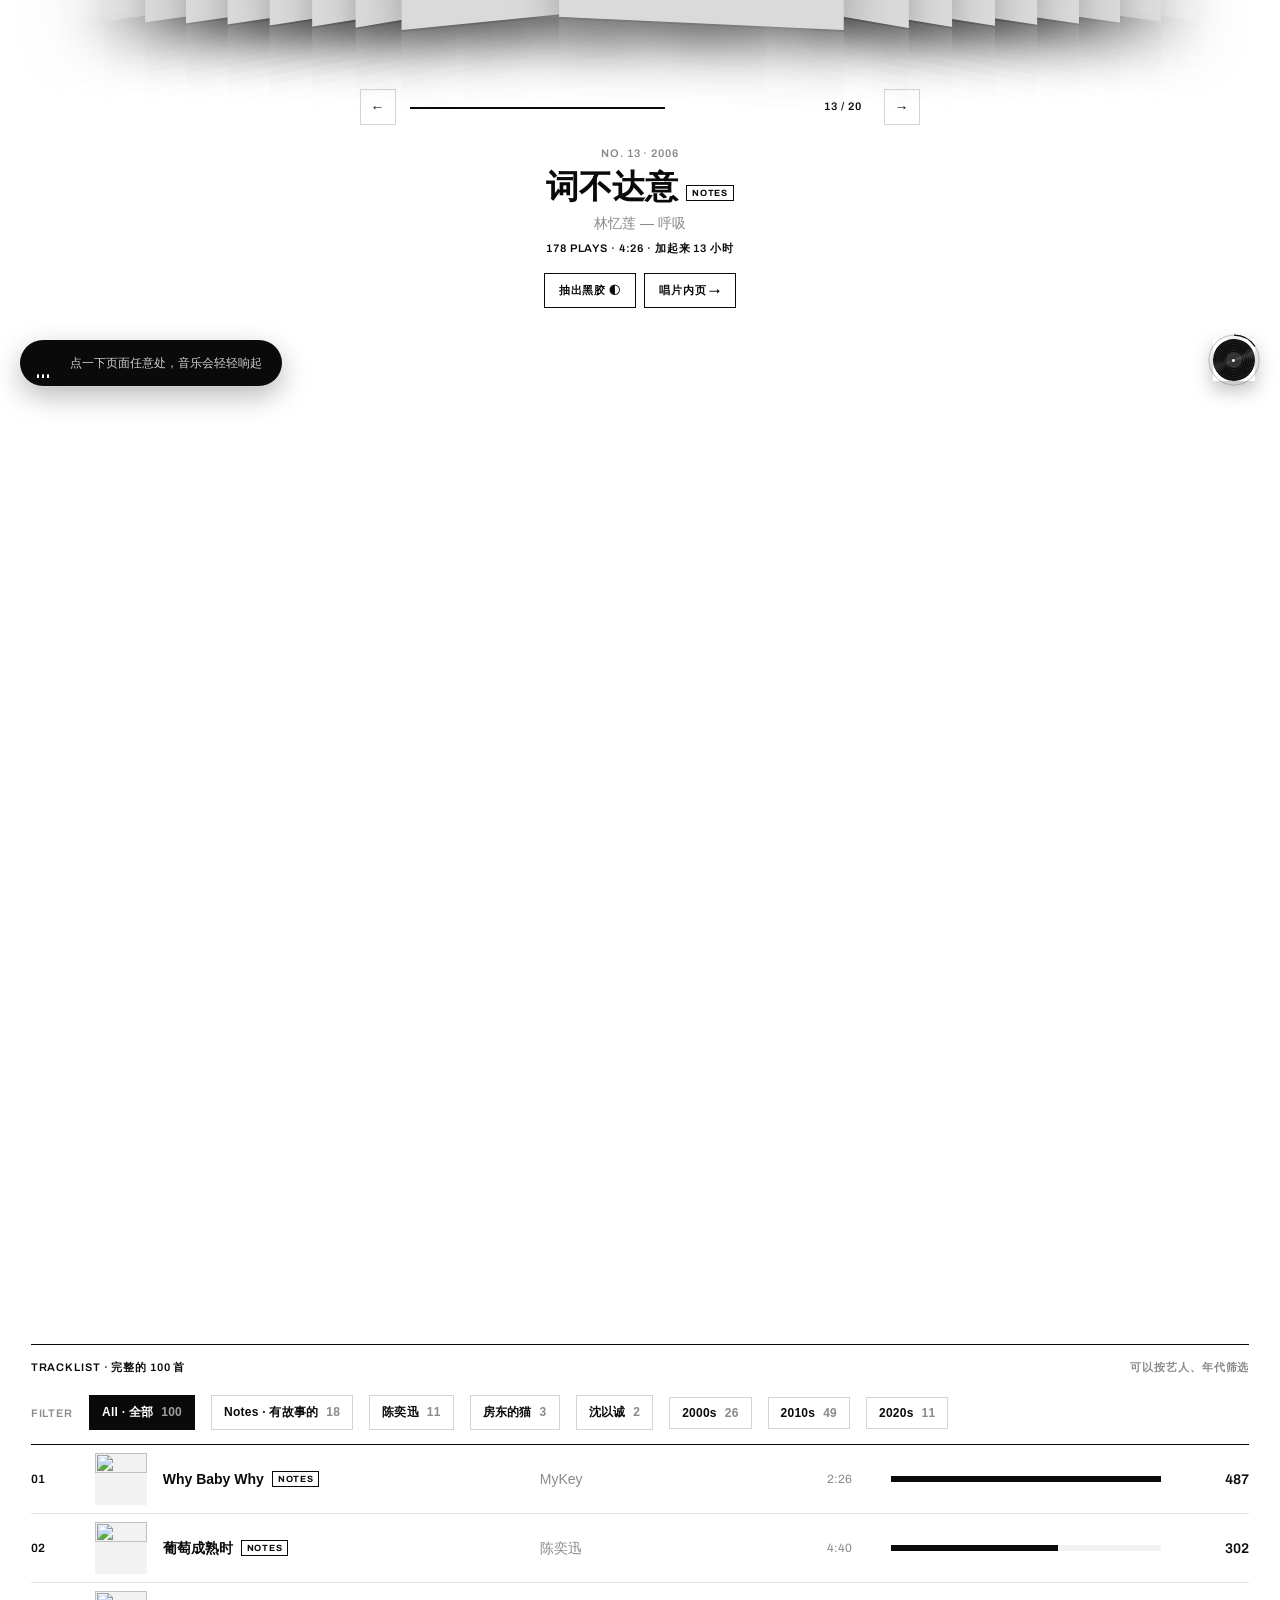
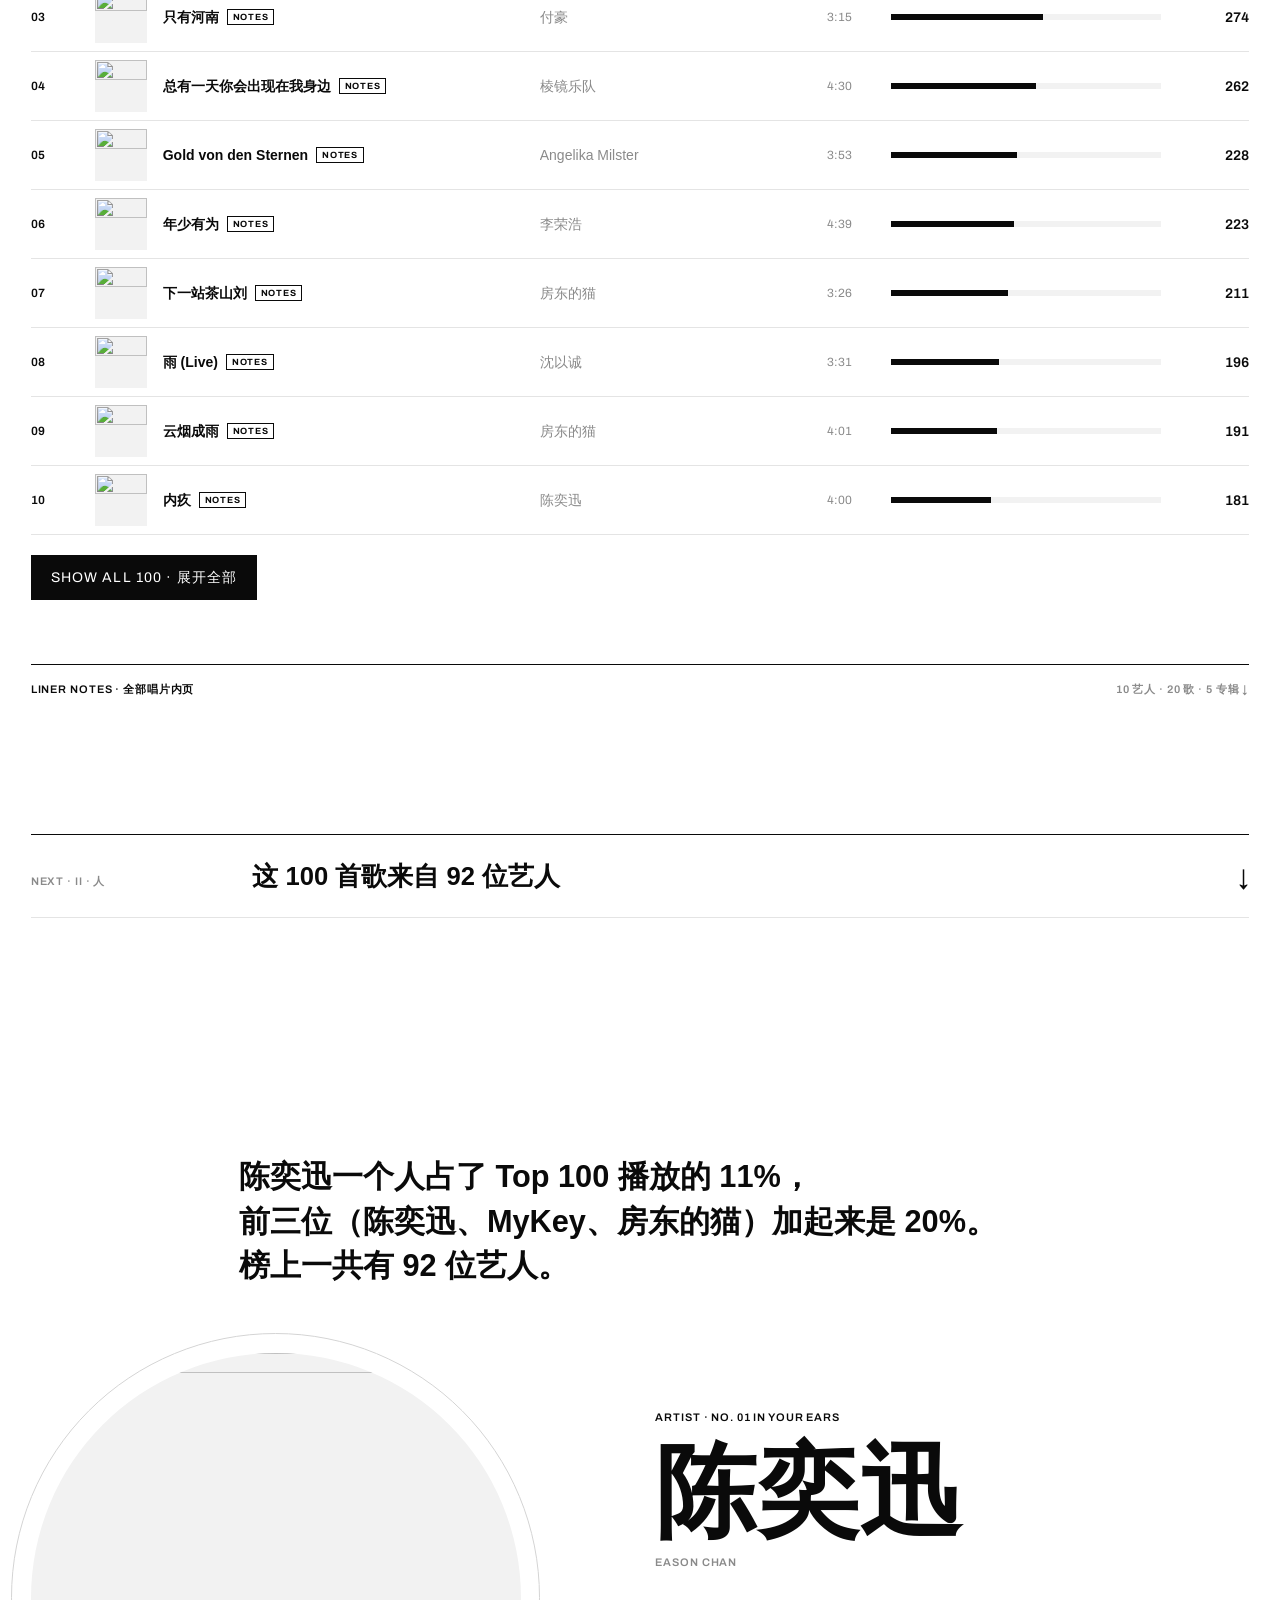
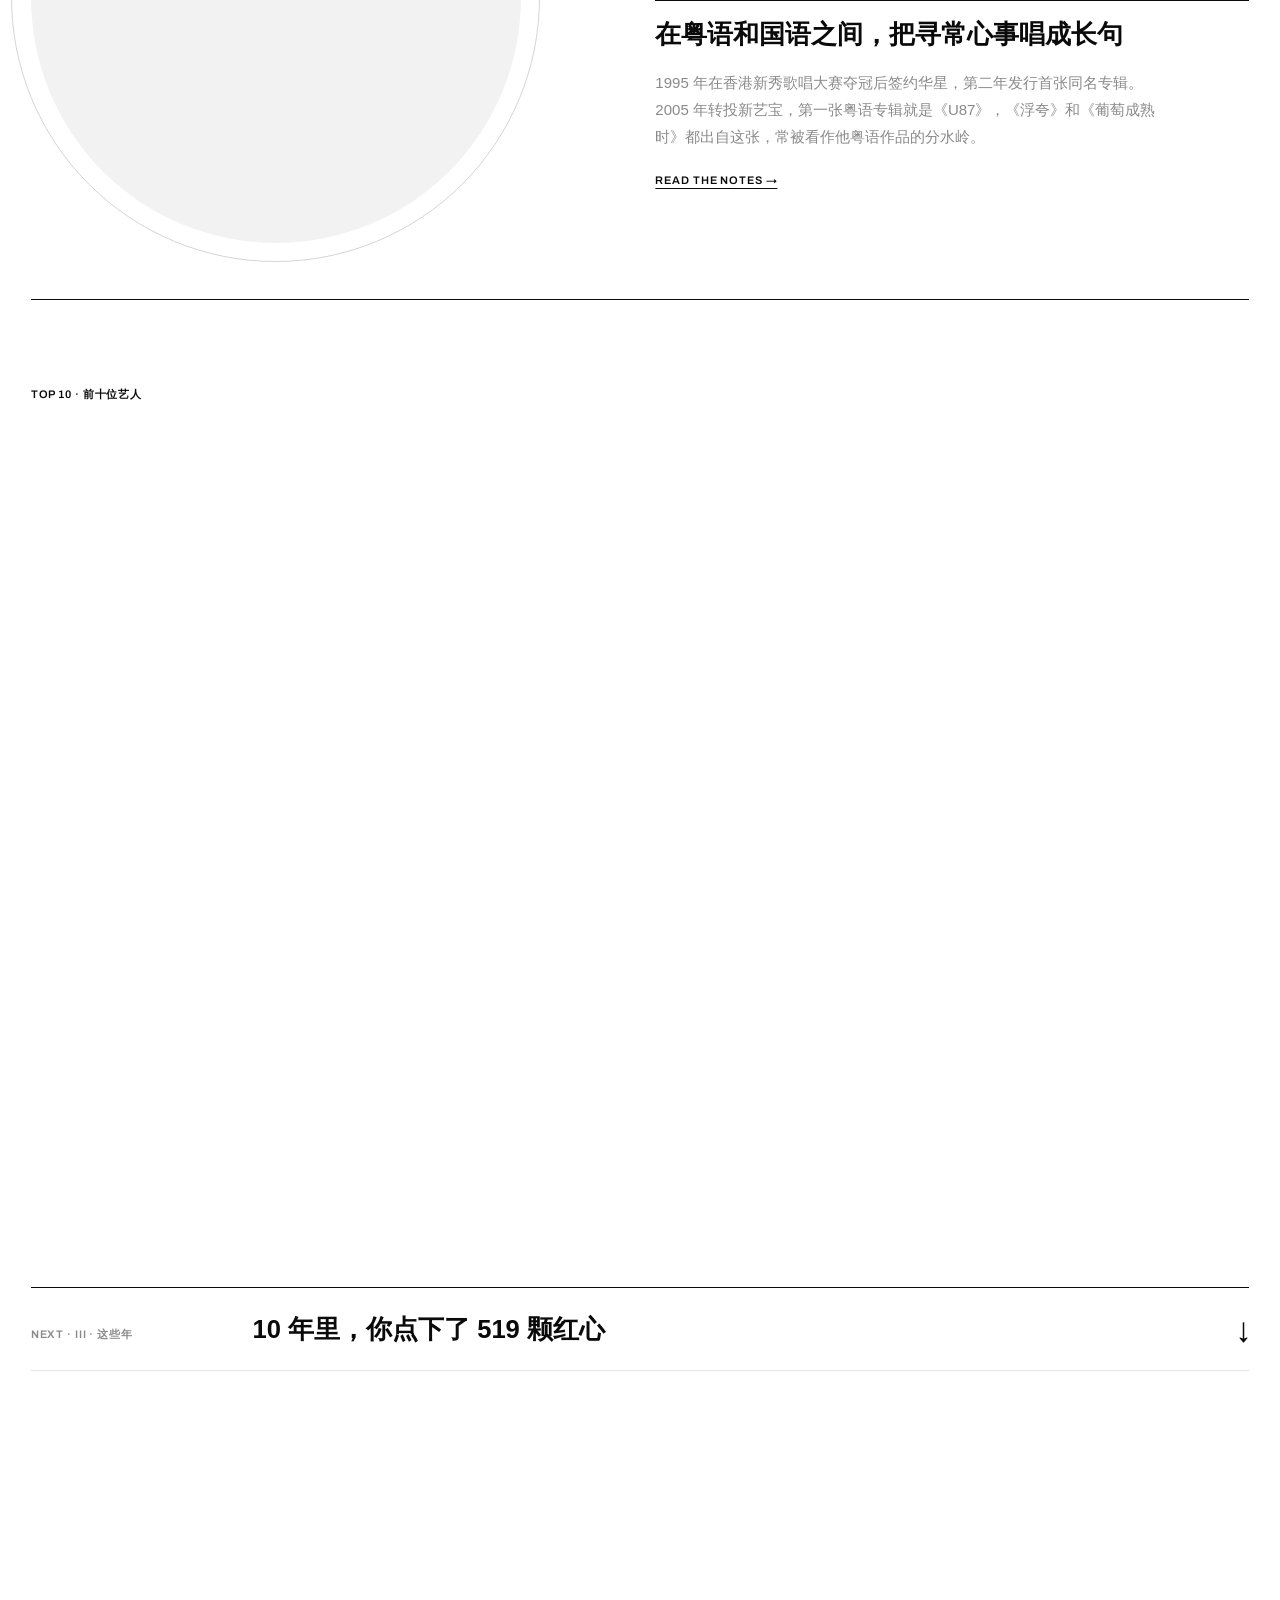
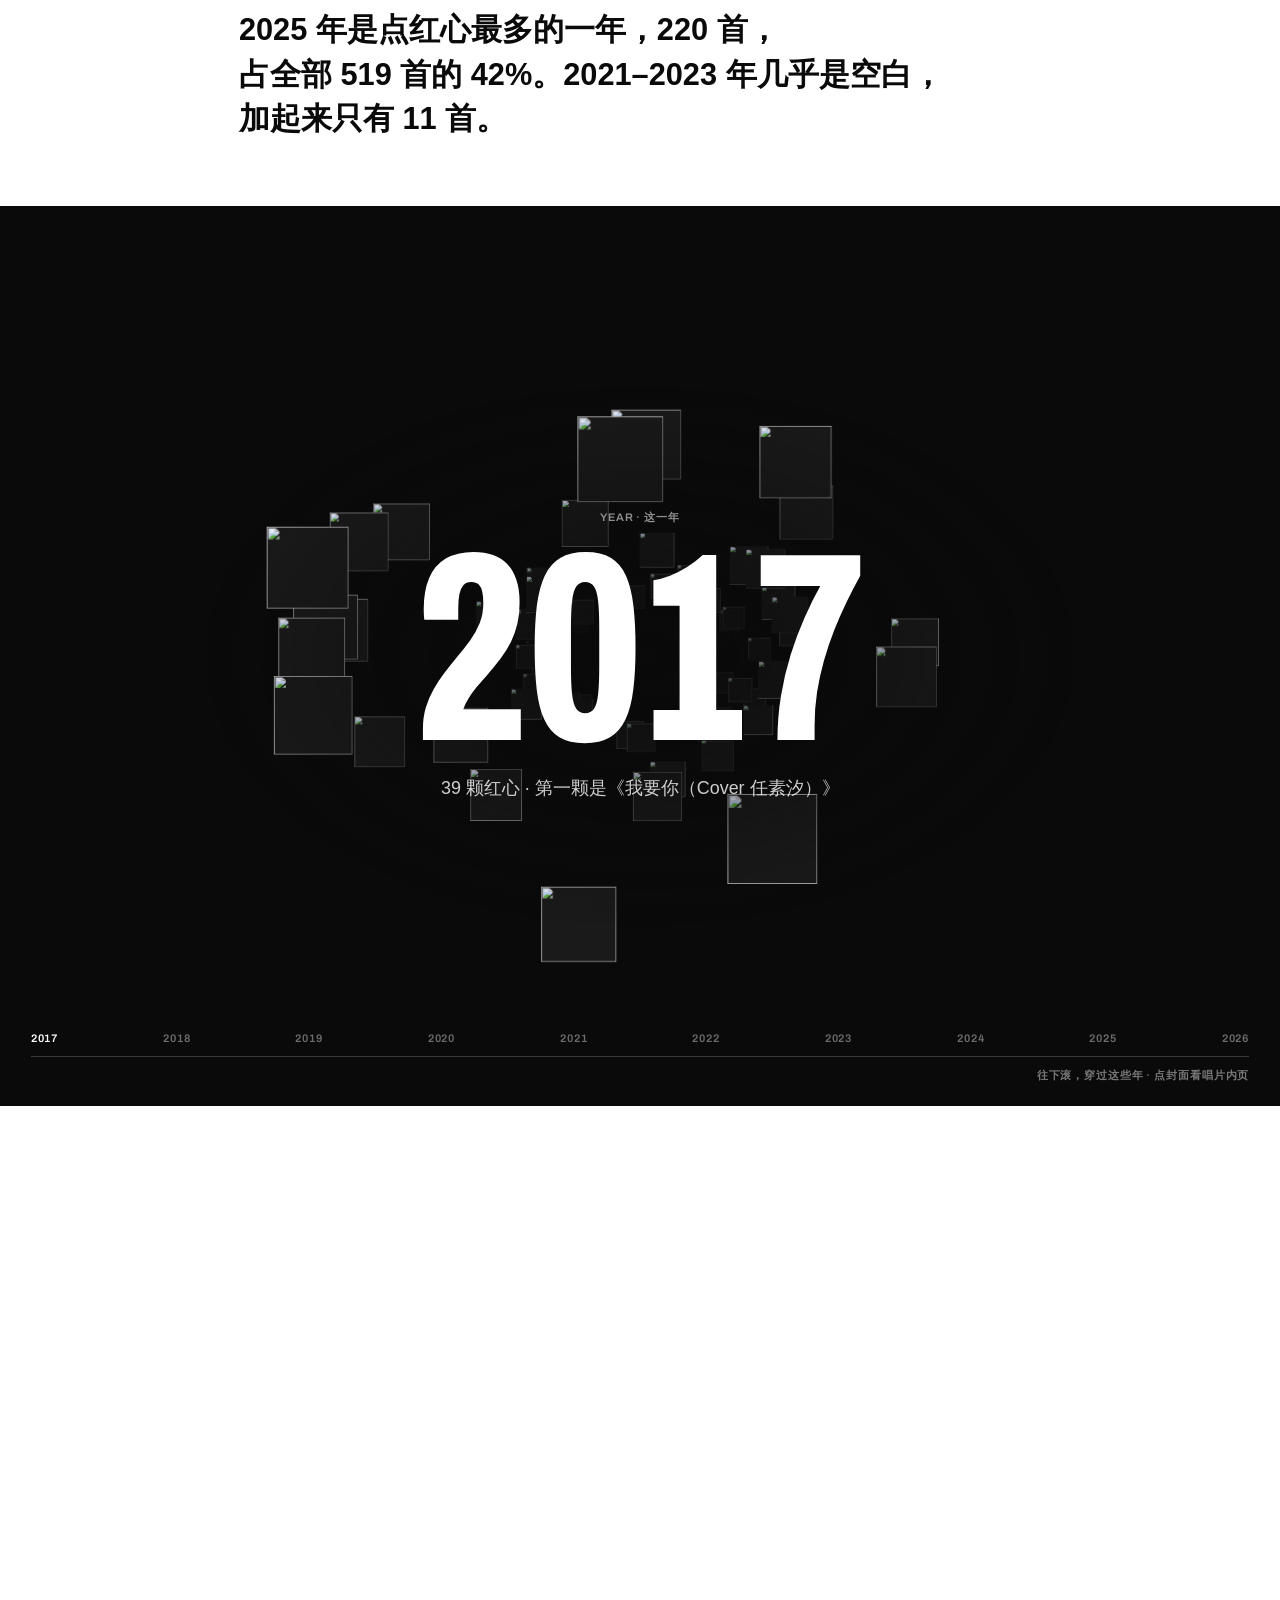
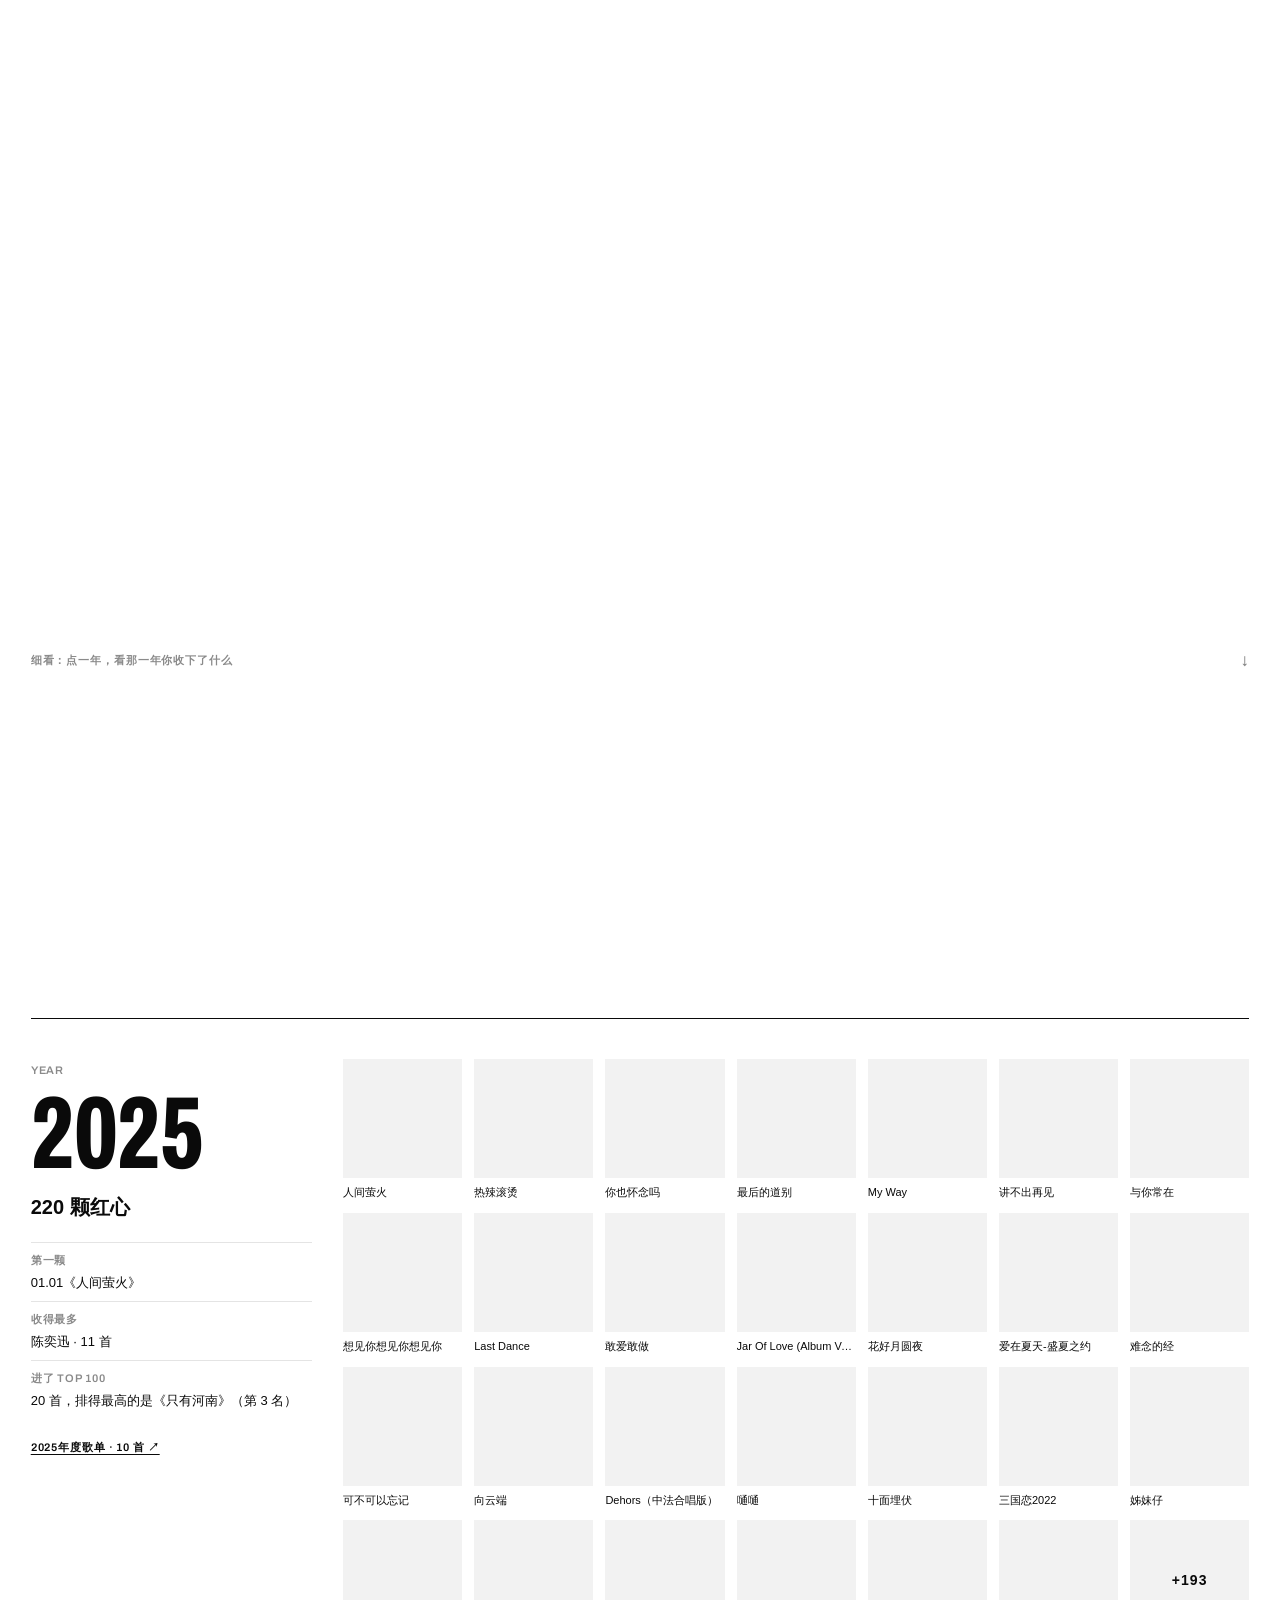
==== commit 9449c8cc: "每部分一个对应的动效：首屏计数器滚动、艺人占比条生长、这些年的时间隧道（滚动穿过每一年的红心封面）、开头大字随滚动逐句点亮 Co-Authored-By: Claude Opus 5.5 <norep" ====
--- a/index.html
+++ b/index.html
@@ -27,6 +27,44 @@
 .stats div + div { padding-left: 16px; }
 .stats div:last-child { border-right: 0; }
 .stats b { display: block; font-size: 40px; font-stretch: 75%; font-weight: 700; line-height: 1; margin-top: 10px; }
+/* ---------- 首屏：数字像机械计数器一样滚到位，一句话逐句浮现 ---------- */
+#h-num { display: inline-flex; }
+.od { display: inline-block; height: .84em; overflow: hidden; }
+.od > span { display: flex; flex-direction: column; transition: transform 1.9s cubic-bezier(.16,.84,.2,1) calc(var(--i) * 90ms); }
+.od i { display: block; height: .84em; line-height: .84em; font-style: normal; }
+.go .od > span { transform: translateY(calc(var(--d) * -.84em)); }
+.thesis .cl { opacity: 0; transform: translateY(12px); animation: cl-in .9s cubic-bezier(.2,.7,.2,1) forwards; animation-delay: calc(.9s + var(--i) * 120ms); }
+@keyframes cl-in { to { opacity: 1; transform: none; } }
+.lede .cl { transition: opacity .35s linear; }
+/* 艺人占比条依次长出来 */
+.artists .bar { transform-origin: left; transform: scaleX(0); transition: transform 1.1s cubic-bezier(.2,.7,.2,1) calc(var(--i) * 70ms); }
+.artists.in .bar { transform: none; }
+@media (prefers-reduced-motion: reduce) { .thesis .cl { opacity: 1; transform: none; animation: none; } .artists .bar { transform: none; } }
+
+/* ---------- 时间隧道：钉住的一屏，滚动穿过每一年 ---------- */
+.tunnel { position: relative; margin: 24px calc(-1 * var(--pad)) 96px; }
+.tn-pin { position: sticky; top: 0; height: 100vh; overflow: hidden; background: #0A0A0A; color: #fff; }
+.tn-stage { position: absolute; inset: 0; perspective: 900px; perspective-origin: 50% 50%; }
+.tn-space { position: absolute; left: 50%; top: 50%; width: 0; height: 0; transform-style: preserve-3d; will-change: transform; }
+.tn-c { --w: clamp(84px, 9vw, 150px); position: absolute; width: var(--w); height: var(--w); left: calc(var(--w) / -2); top: calc(var(--w) / -2); display: block; }
+.tn-c img { width: 100%; height: 100%; object-fit: cover; background: #1a1a1a; }
+.tn-c:hover img { outline: 2px solid #fff; outline-offset: 3px; }
+.tn-label { background: radial-gradient(ellipse 34% 30% at 50% 50%, rgba(10,10,10,.78), rgba(10,10,10,0) 100%); }
+.tn-label { position: absolute; inset: 0; display: flex; flex-direction: column; align-items: center; justify-content: center; gap: 12px; pointer-events: none; text-align: center; padding: 0 var(--pad); }
+.tn-label .tn-k { opacity: .55; }
+.tn-y { font-size: clamp(120px, 21vw, 340px); line-height: .84; }
+.tn-s { font-family: var(--cjk); font-size: clamp(14px, 1.4vw, 18px); opacity: .8; max-width: 30em; }
+.tn-label.in > * { animation: tn-in .7s cubic-bezier(.2,.7,.2,1) both; }
+.tn-label.in > :nth-child(2) { animation-delay: .04s; } .tn-label.in > :nth-child(3) { animation-delay: .1s; }
+@keyframes tn-in { from { opacity: 0; transform: translateY(16px) scale(.98); filter: blur(4px); } }
+.tn-foot { position: absolute; left: 0; right: 0; bottom: 22px; display: grid; grid-template-columns: 1fr; gap: 10px; }
+.tn-ticks { display: flex; justify-content: space-between; opacity: .5; }
+.tn-ticks span { transition: opacity .3s; } .tn-ticks span.on { opacity: 1; color: #fff; }
+.tn-ticks:has(.on) { opacity: 1; } .tn-ticks span:not(.on) { opacity: .4; }
+.tn-bar { height: 1px; background: rgba(255,255,255,.2); position: relative; }
+.tn-bar i { position: absolute; left: 0; top: 0; height: 1px; background: #fff; }
+.tn-hint { opacity: .45; text-align: right; }
+
 /* ---------- 每部分结尾：下一部分 ---------- */
 .bridge { display: grid; grid-template-columns: 2fr 10fr auto; align-items: baseline; gap: var(--pad); margin-top: 120px; padding: 22px 0; border-top: 1px solid var(--line); border-bottom: 1px solid var(--hair); transition: padding .3s cubic-bezier(.2,.7,.2,1), background .2s; }
 .bridge b { font-family: var(--cjk); font-size: clamp(20px, 2vw, 28px); font-weight: 700; }
@@ -266,6 +304,8 @@
   .stats div:last-child { grid-column: 1 / 3; }
   .stats b { font-size: 30px; }
   .crate-tip { display: none; }
+  .tn-hint { display: none; }
+  .tn-ticks { font-size: 9px; letter-spacing: 0; }
   .bridge { grid-template-columns: 1fr auto; row-gap: 4px; margin-top: 88px; }
   .bridge .cap { grid-column: 1 / 3; }
   .crate-stage { --s: min(58vw, calc((100vh - 400px) / 1.2)); }
@@ -327,7 +367,7 @@
 
 
   <section class="sec pad" id="songs">
-    <div class="sec-h"><span class="n cap">Part I · 歌</span><h2 class="xl">Songs<small>你反复按下的歌</small></h2><p class="how">网易云“所有时间”排行，数字是累计播放次数。先在唱片箱里一张张翻前 20 首，下面是完整的 100 首。</p></div>
+    <div class="sec-h reveal"><span class="n cap">Part I · 歌</span><h2 class="xl">Songs<small>你反复按下的歌</small></h2><p class="how">网易云“所有时间”排行，数字是累计播放次数。先在唱片箱里一张张翻前 20 首，下面是完整的 100 首。</p></div>
     <div class="lede"><p id="s-lede"></p></div>
     <div class="crate" id="crate"><div class="crate-pin">
       <div class="crate-h"><span class="cap">Crate · 唱片箱</span><span class="cap g crate-tip">往下滚一张张翻，停下来黑胶会自己滑出来</span></div>
@@ -344,17 +384,24 @@
   </section>
 
   <section class="sec pad" id="artists-sec">
-    <div class="sec-h"><span class="n cap">Part II · 人</span><h2 class="xl">Artists<small>你反复回到的人</small></h2><p class="how">把 Top 100 里每首歌的播放次数按艺人相加。带 Notes 标记的艺人写了背景。</p></div>
+    <div class="sec-h reveal"><span class="n cap">Part II · 人</span><h2 class="xl">Artists<small>你反复回到的人</small></h2><p class="how">把 Top 100 里每首歌的播放次数按艺人相加。带 Notes 标记的艺人写了背景。</p></div>
     <div class="lede"><p id="p-lede"></p></div>
     <div class="feat" id="feat"></div>
-    <div class="sub"><span class="cap">Top 10 · 前十位艺人</span><ol class="artists" id="artists"></ol></div>
+    <div class="sub"><span class="cap">Top 10 · 前十位艺人</span><ol class="artists reveal" id="artists"></ol></div>
     <a class="bridge" href="#years" data-next="years"></a>
   </section>
 
   <section class="sec pad" id="years">
-    <div class="sec-h"><span class="n cap">Part III · 这些年</span><h2 class="xl">Years<small>你一路收下的歌</small></h2><p class="how">“我喜欢的音乐”里每首歌点红心的日期和发行年份。斜纹表示这一年还没过完。</p></div>
+    <div class="sec-h reveal"><span class="n cap">Part III · 这些年</span><h2 class="xl">Years<small>你一路收下的歌</small></h2><p class="how">“我喜欢的音乐”里每首歌点红心的日期和发行年份。斜纹表示这一年还没过完。</p></div>
     <div class="lede"><p id="y-lede"></p></div>
-    <div class="yrs-h cap g"><span>点一年，看那一年你收下了什么</span><span>↓</span></div>
+    <div class="tunnel" id="tunnel" aria-label="时间隧道：往下滚，穿过每一年点下的红心">
+      <div class="tn-pin">
+        <div class="tn-stage"><div class="tn-space"></div></div>
+        <div class="tn-label" aria-live="polite"><span class="cap tn-k">Year · 这一年</span><b class="xl tnum tn-y"></b><span class="tn-s"></span></div>
+        <div class="tn-foot pad"><div class="tn-ticks cap tnum"></div><div class="tn-bar"><i></i></div><span class="cap tn-hint">往下滚，穿过这些年 · 点封面看唱片内页</span></div>
+      </div>
+    </div>
+    <div class="yrs-h cap g"><span>细看：点一年，看那一年你收下了什么</span><span>↓</span></div>
     <div class="years reveal" id="yrs" role="tablist" aria-label="年份"></div>
     <div class="yr" id="yr" role="tabpanel"></div>
     <div class="sub" id="dec-w"><span class="cap">Decades · 这些歌来自哪个年代</span><div><p class="sub-say" id="dec-note"></p><div class="dec reveal" id="dec"></div></div></div>
@@ -365,7 +412,7 @@
   </section>
 
   <section class="sec pad now" id="now">
-    <div class="sec-h"><span class="n cap">Part IV · 此刻</span><h2 class="xl">Now<small>这一周你在听什么</small></h2><p class="how">网易云“最近一周”排行。今年的完整回顾在年度报告里。</p></div>
+    <div class="sec-h reveal"><span class="n cap">Part IV · 此刻</span><h2 class="xl">Now<small>这一周你在听什么</small></h2><p class="how">网易云“最近一周”排行。今年的完整回顾在年度报告里。</p></div>
     <div class="lede"><p id="week-note"></p></div>
     <div class="strip" id="week"></div>
   </section>
@@ -427,7 +474,12 @@
 $('#t-left').textContent = `${NICK_T} — Listening since ${yearOf(P.created)}`;
 $('#m1').textContent = `${NICK_T} · Lv.${P.level} · UID ${P.uid}`;
 $('#m2').textContent = `Updated ${day(D.fetchedAt)}`;
-$('#h-num').textContent = fmt(P.listenSongs);
+{
+  const str = fmt(P.listenSongs), el = $('#h-num');
+  if (matchMedia('(prefers-reduced-motion: reduce)').matches) el.textContent = str;
+  else { el.innerHTML = [...str].map((ch, i) => /\d/.test(ch) ? `<span class="od"><span style="--d:${ch};--i:${i}">${[...'0123456789'].map(x => `<i>${x}</i>`).join('')}</span></span>` : `<span class="od-s">${ch}</span>`).join('');
+    el.setAttribute('aria-label', str); setTimeout(() => el.classList.add('go'), 250); }
+}
 {
   const yr = P.createDays / 365, no1 = D.allTime[0];
   let t = `${yr < 1 ? `${fmt(P.createDays)} 天` : yr % 1 > .5 ? `将近 ${Math.ceil(yr)} 年` : `${Math.floor(yr)} 年`}，累计听歌 ${fmt(P.listenSongs)} 首。`;
@@ -566,6 +618,12 @@
     const n = bs[Math.max(0, Math.min(bs.length - 1, i + (e.key === 'ArrowRight' ? 1 : -1)))]; if (n) { n.focus(); n.click(); } };
   select(peakY);
 
+  // 时间隧道：每一年的红心封面，按点红心的先后排
+  mountTunnel({ el: $('#tunnel'),
+    years: YRS.map(y => { const S = (likedBy[y] || []).slice().sort((a, b) => a.at - b.at);
+      return { y, songs: S, say: S.length ? `${S.length} 颗红心 · 第一颗是《${S[0].n}》` : '这一年没有点红心' }; }),
+    card: s => `<a class="tn-c" href="#years" ${note('song', s.id)} title="${s.n} — ${s.a.join(' / ')}"><img src="${img(s.pic, 200)}" alt="" decoding="async" draggable="false"></a>` });
+
   try {
     if (!decs.length) throw 0;
     const dsum = decs.reduce((s, d) => s + d[1], 0);
@@ -622,6 +680,18 @@
 const io = new IntersectionObserver(es => es.forEach(e => e.isIntersecting && (e.target.classList.add('in'), io.unobserve(e.target))), { threshold: .1 });
 document.querySelectorAll('.reveal').forEach(el => io.observe(el));
 ['#thesis', '#p-lede', '#s-lede', '#y-lede', '#dec-note', '#week-note'].forEach(s => $(s) && clauses($(s)));
+$('#thesis').querySelectorAll('.cl').forEach((c, i) => c.style.setProperty('--i', i));
+$('#artists').querySelectorAll('.bar').forEach((b, i) => b.style.setProperty('--i', i));
+
+// 每部分开头那句大字：随着滚动一句一句亮起来
+if (!matchMedia('(prefers-reduced-motion: reduce)').matches) {
+  const ledes = [...document.querySelectorAll('.lede p')].map(p => ({ p, cls: [...p.querySelectorAll('.cl')] })).filter(x => x.cls.length);
+  let raf = 0;
+  const lit = () => { raf = 0; ledes.forEach(({ p, cls }) => { const r = p.getBoundingClientRect(); if (r.bottom < -100 || r.top > innerHeight + 100) return;
+    const prog = Math.max(0, Math.min(1, (innerHeight * .88 - r.top) / (r.height + innerHeight * .3)));
+    cls.forEach((c, i) => { const o = Math.max(0, Math.min(1, prog * (cls.length + 1) - i)); c.style.opacity = (.14 + .86 * o).toFixed(2); }); }); };
+  addEventListener('scroll', () => { if (!raf) raf = requestAnimationFrame(lit); }, { passive: true }); lit();
+}
 mountRecord(img((D.allTime[0] || D.liked[0] || {}).pic, 120));
 </script>
 </body>
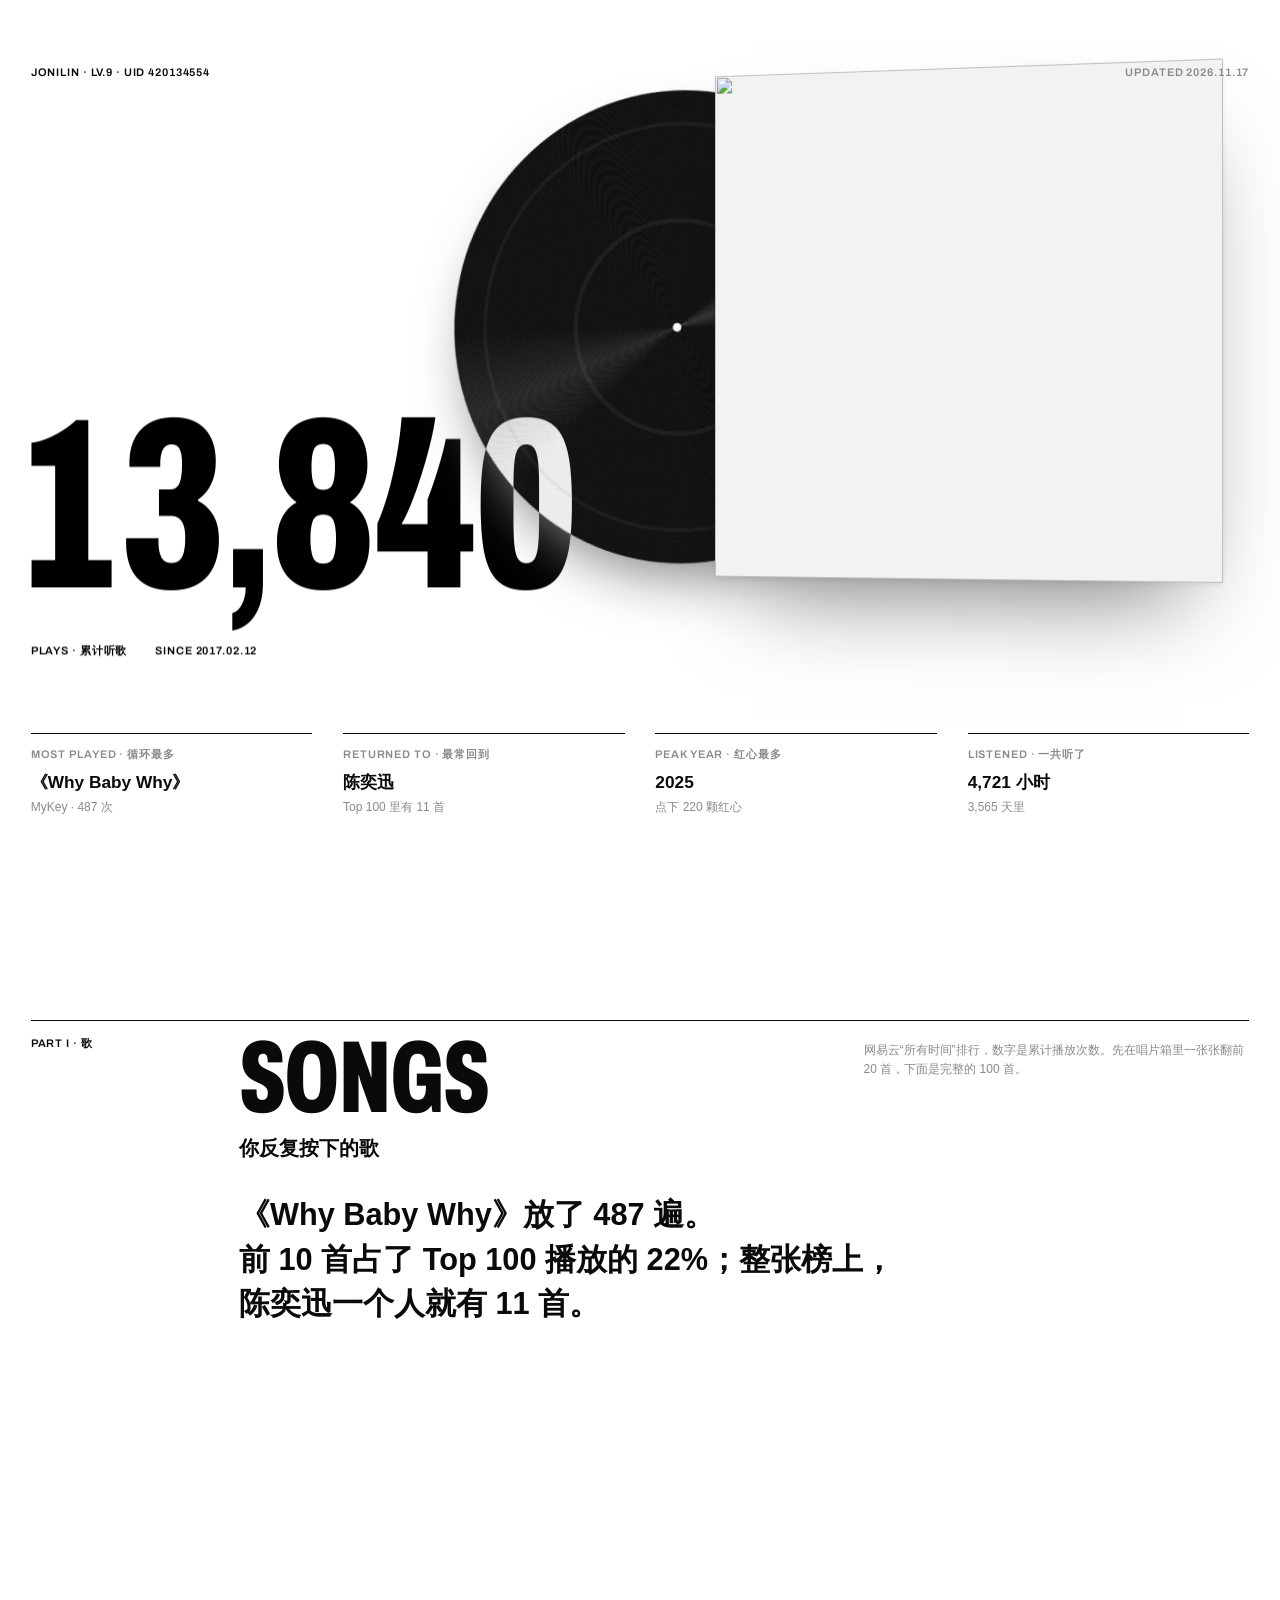
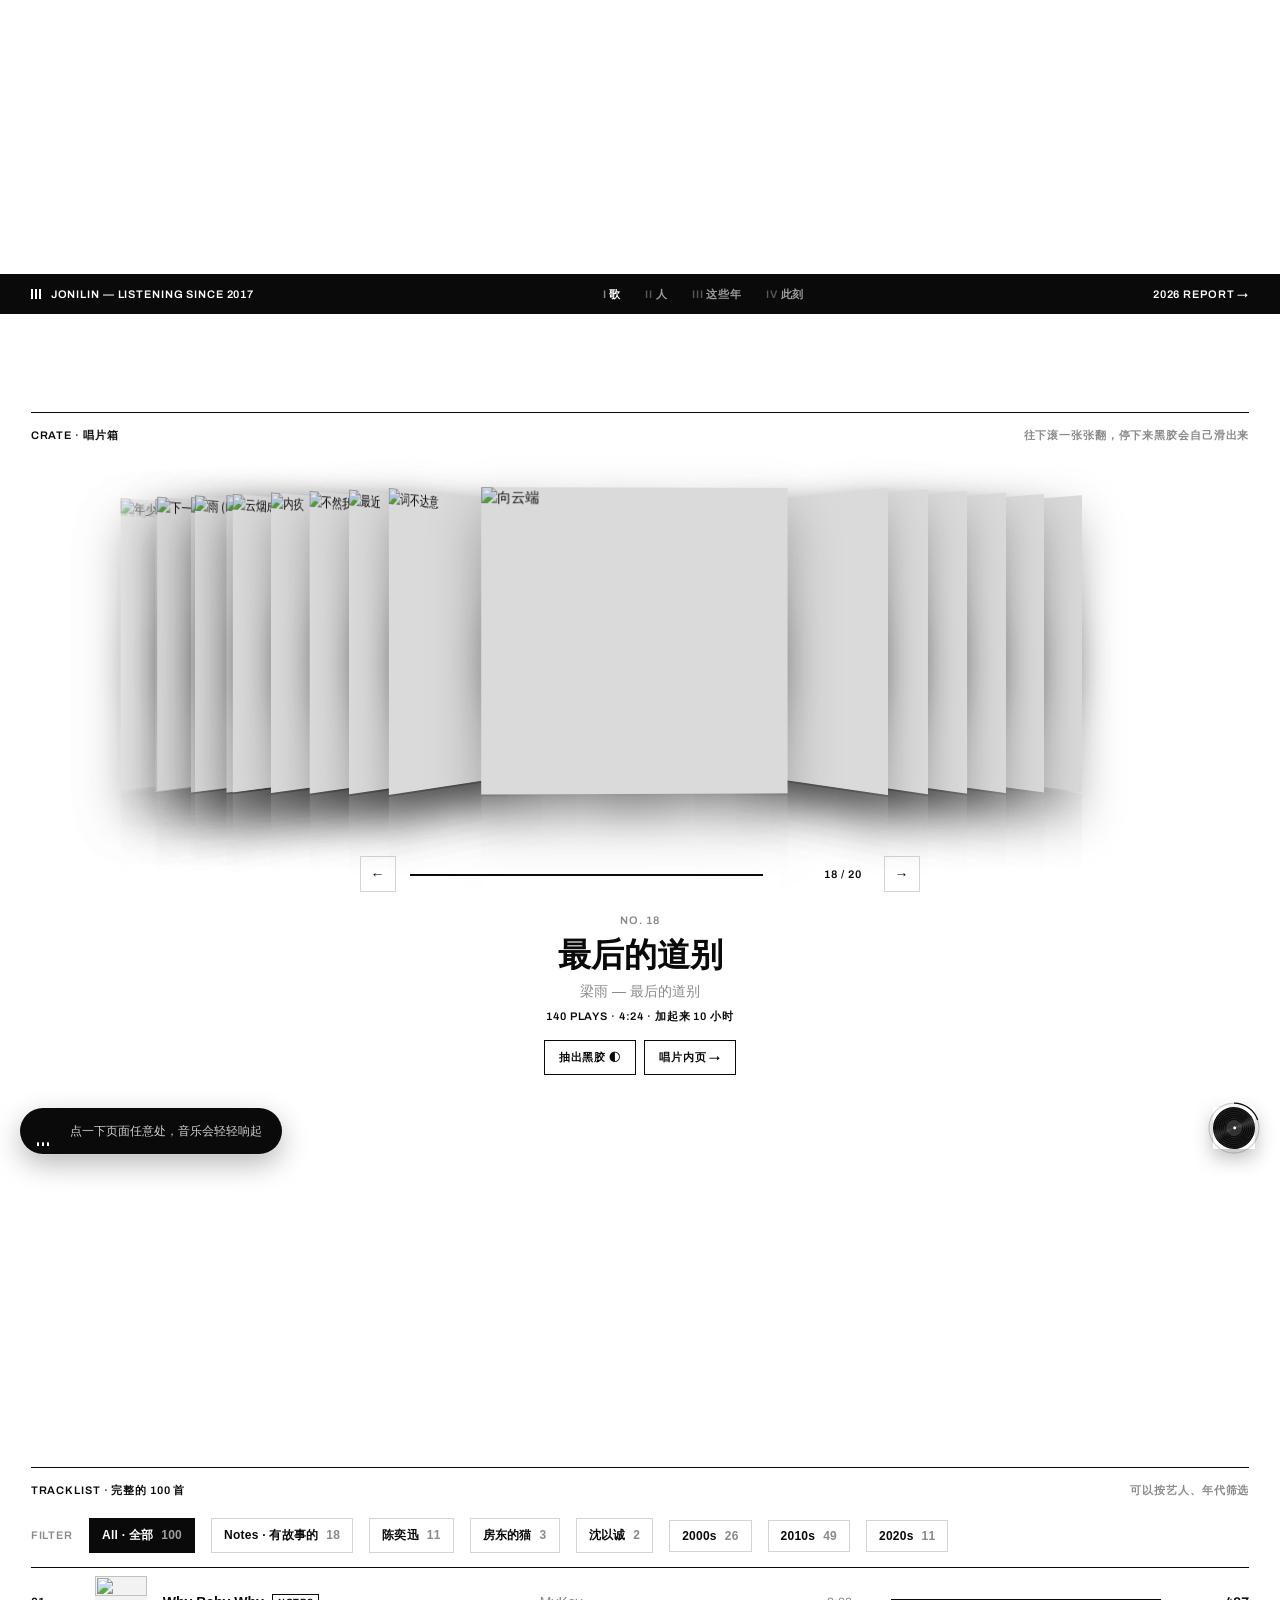
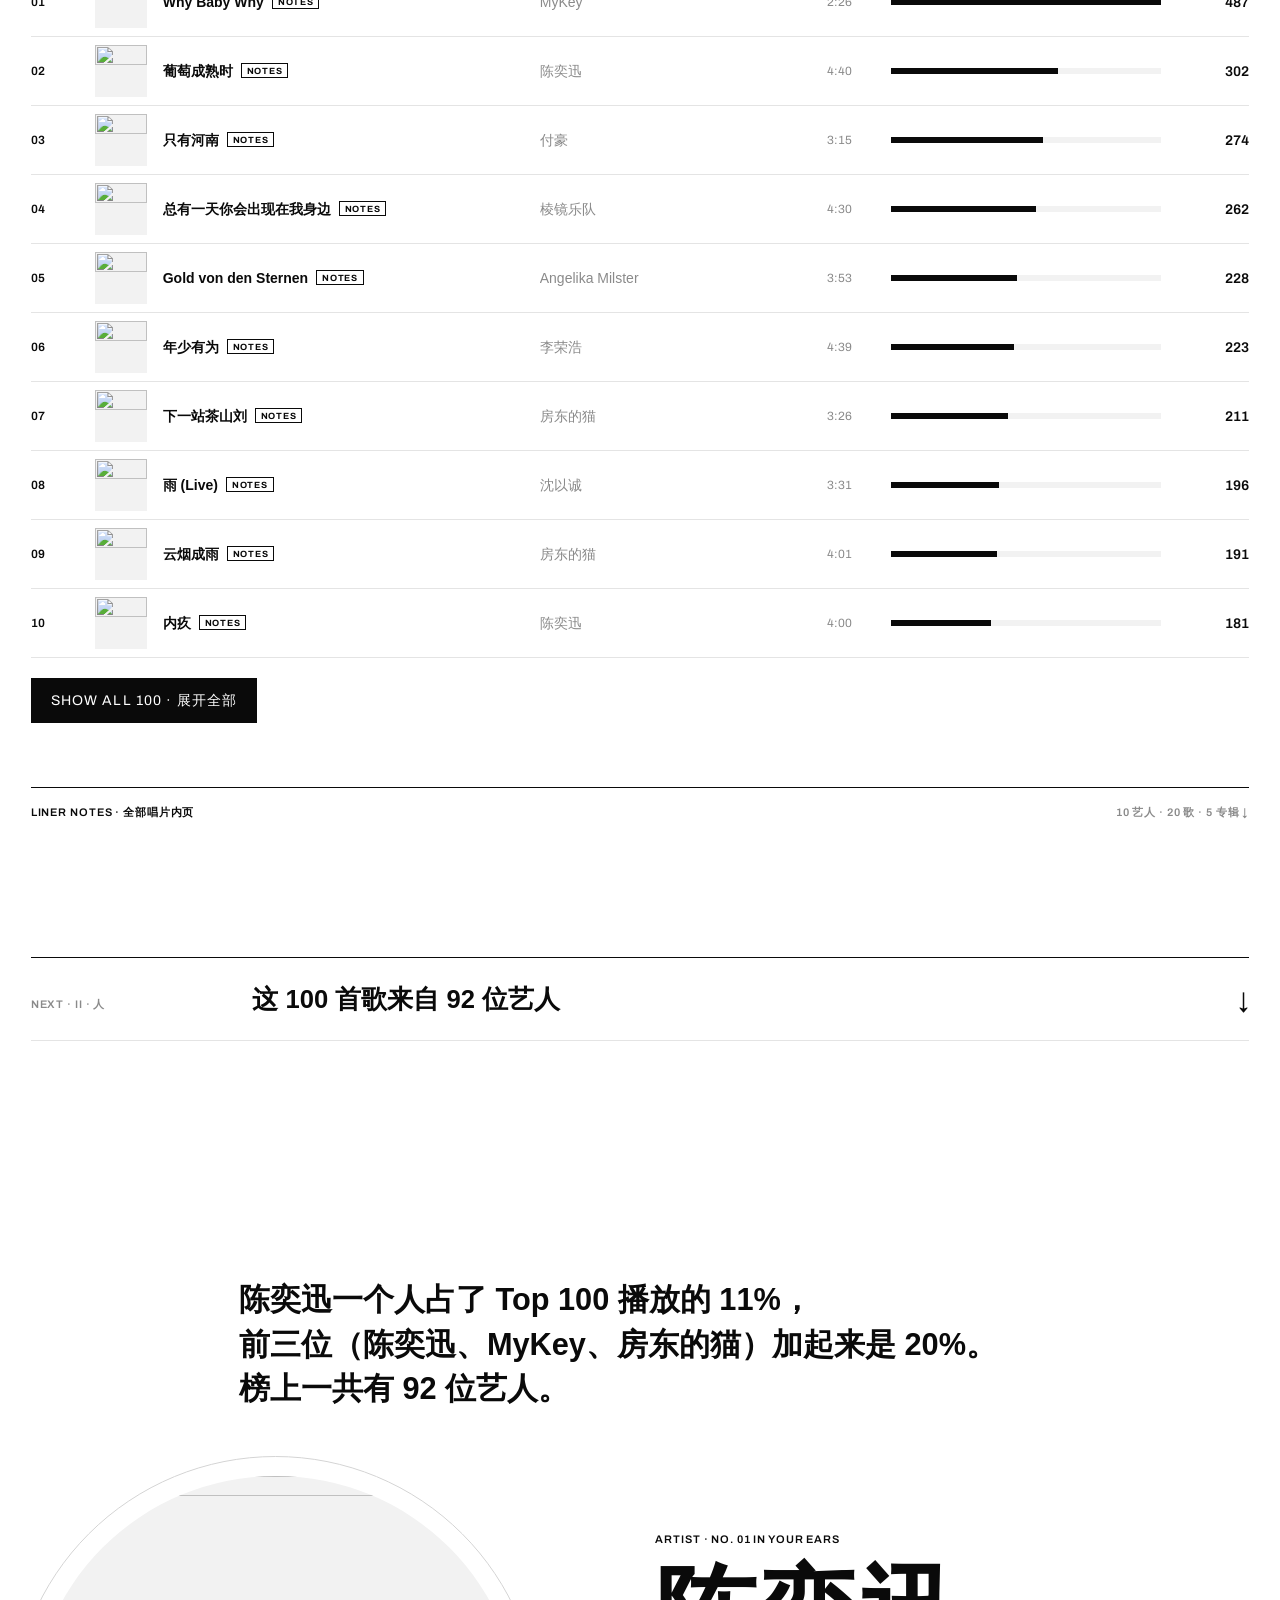
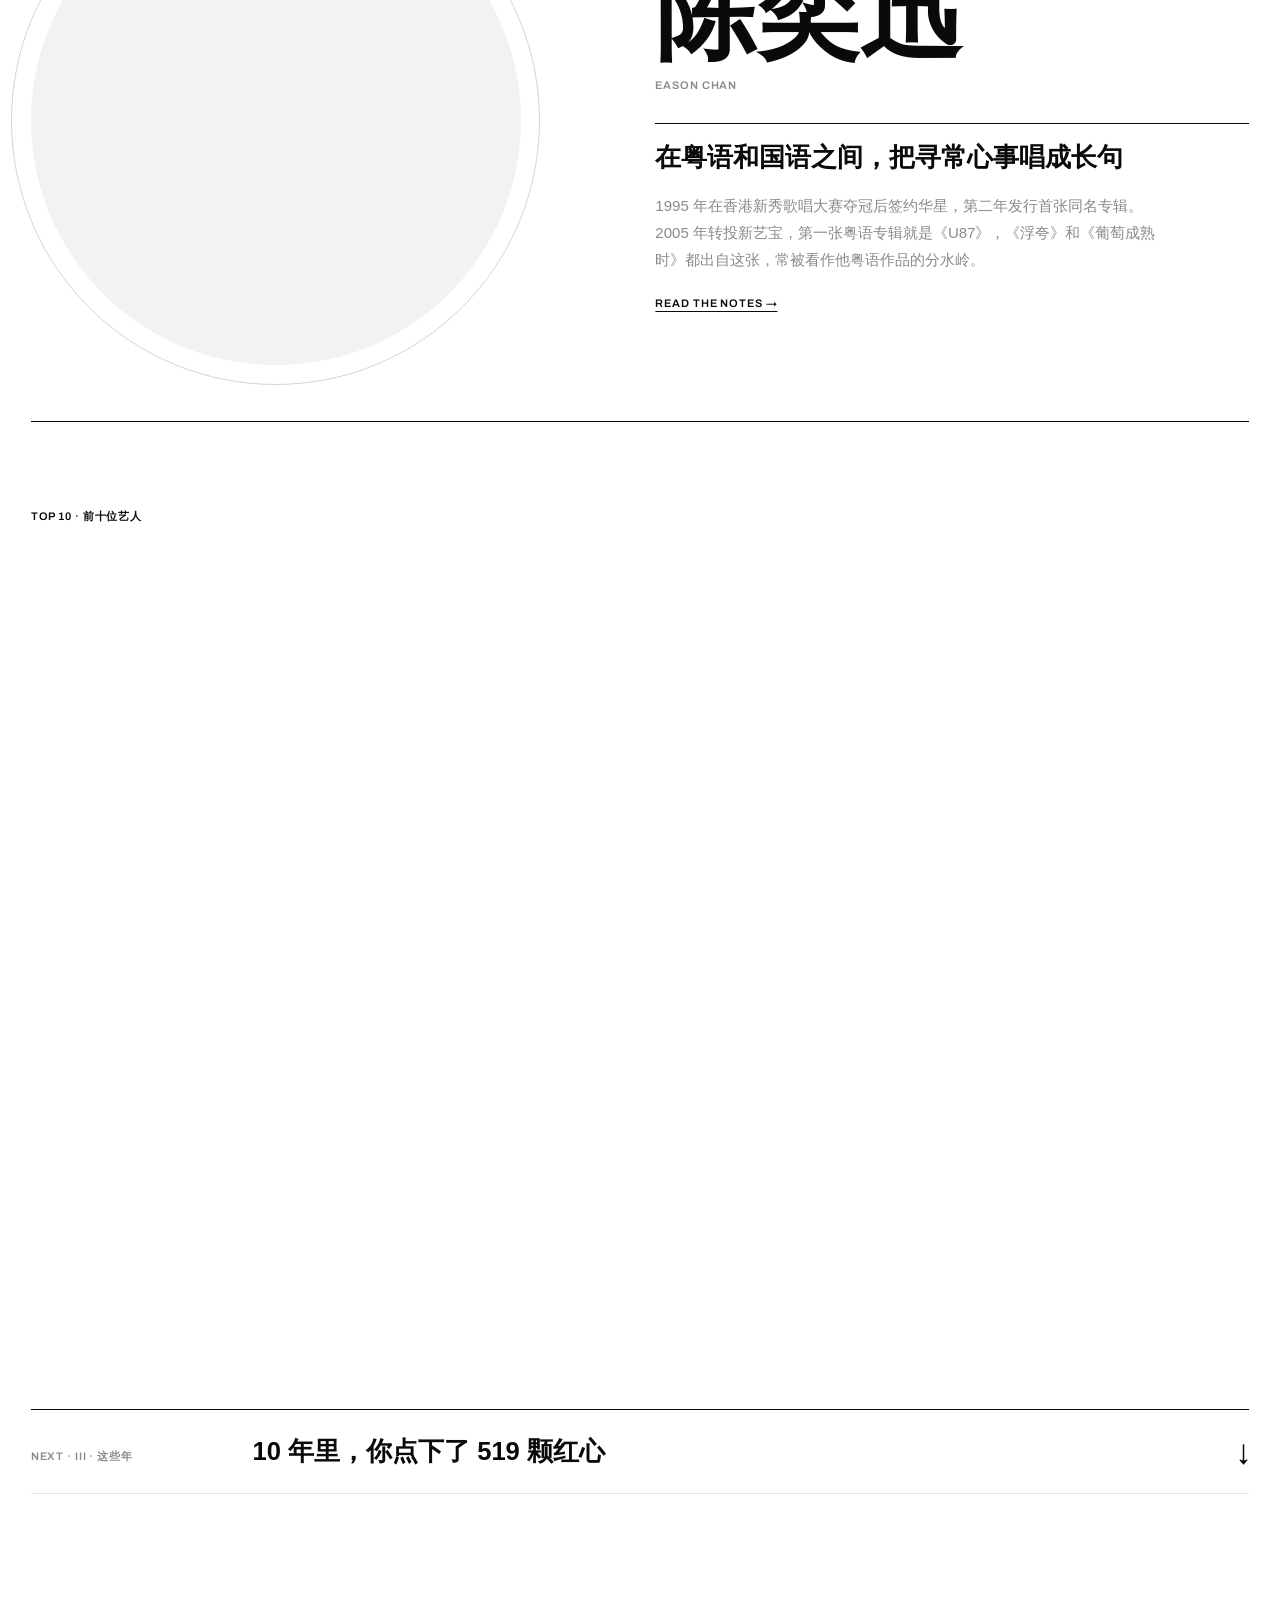
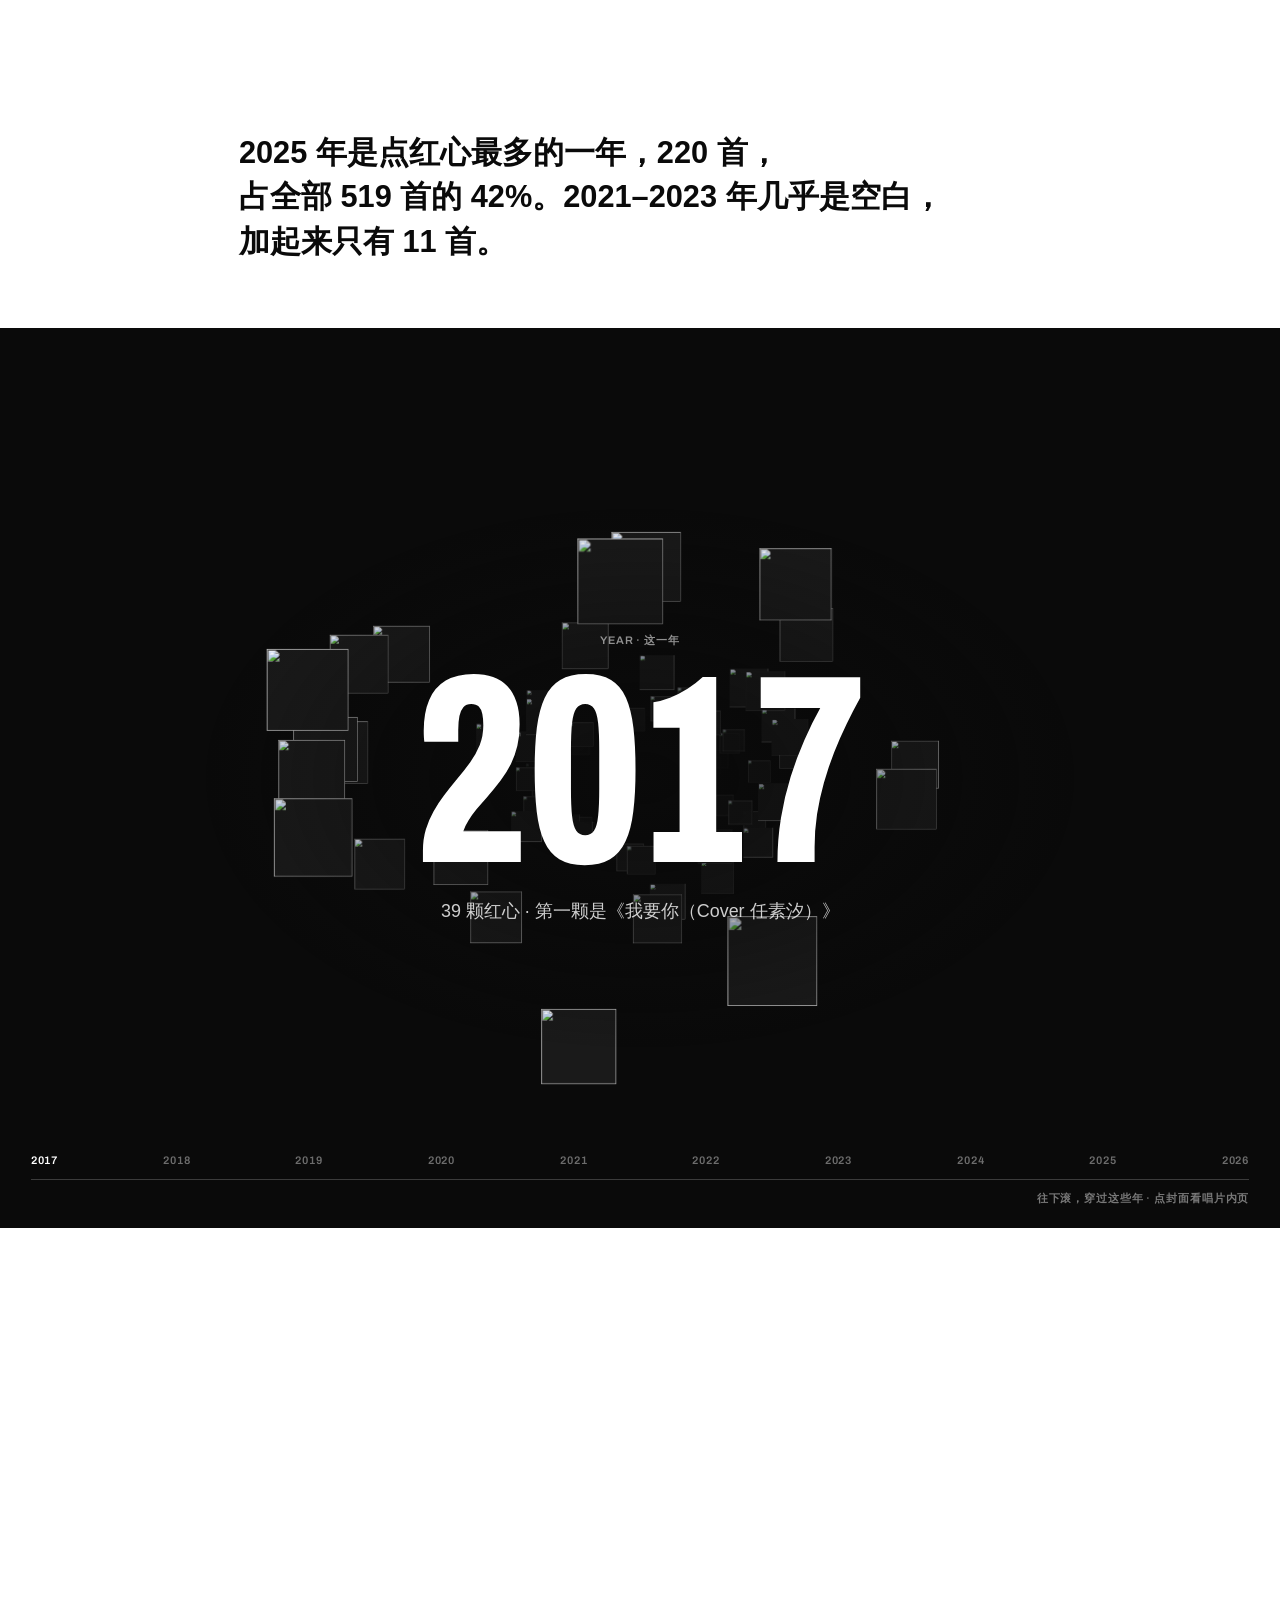
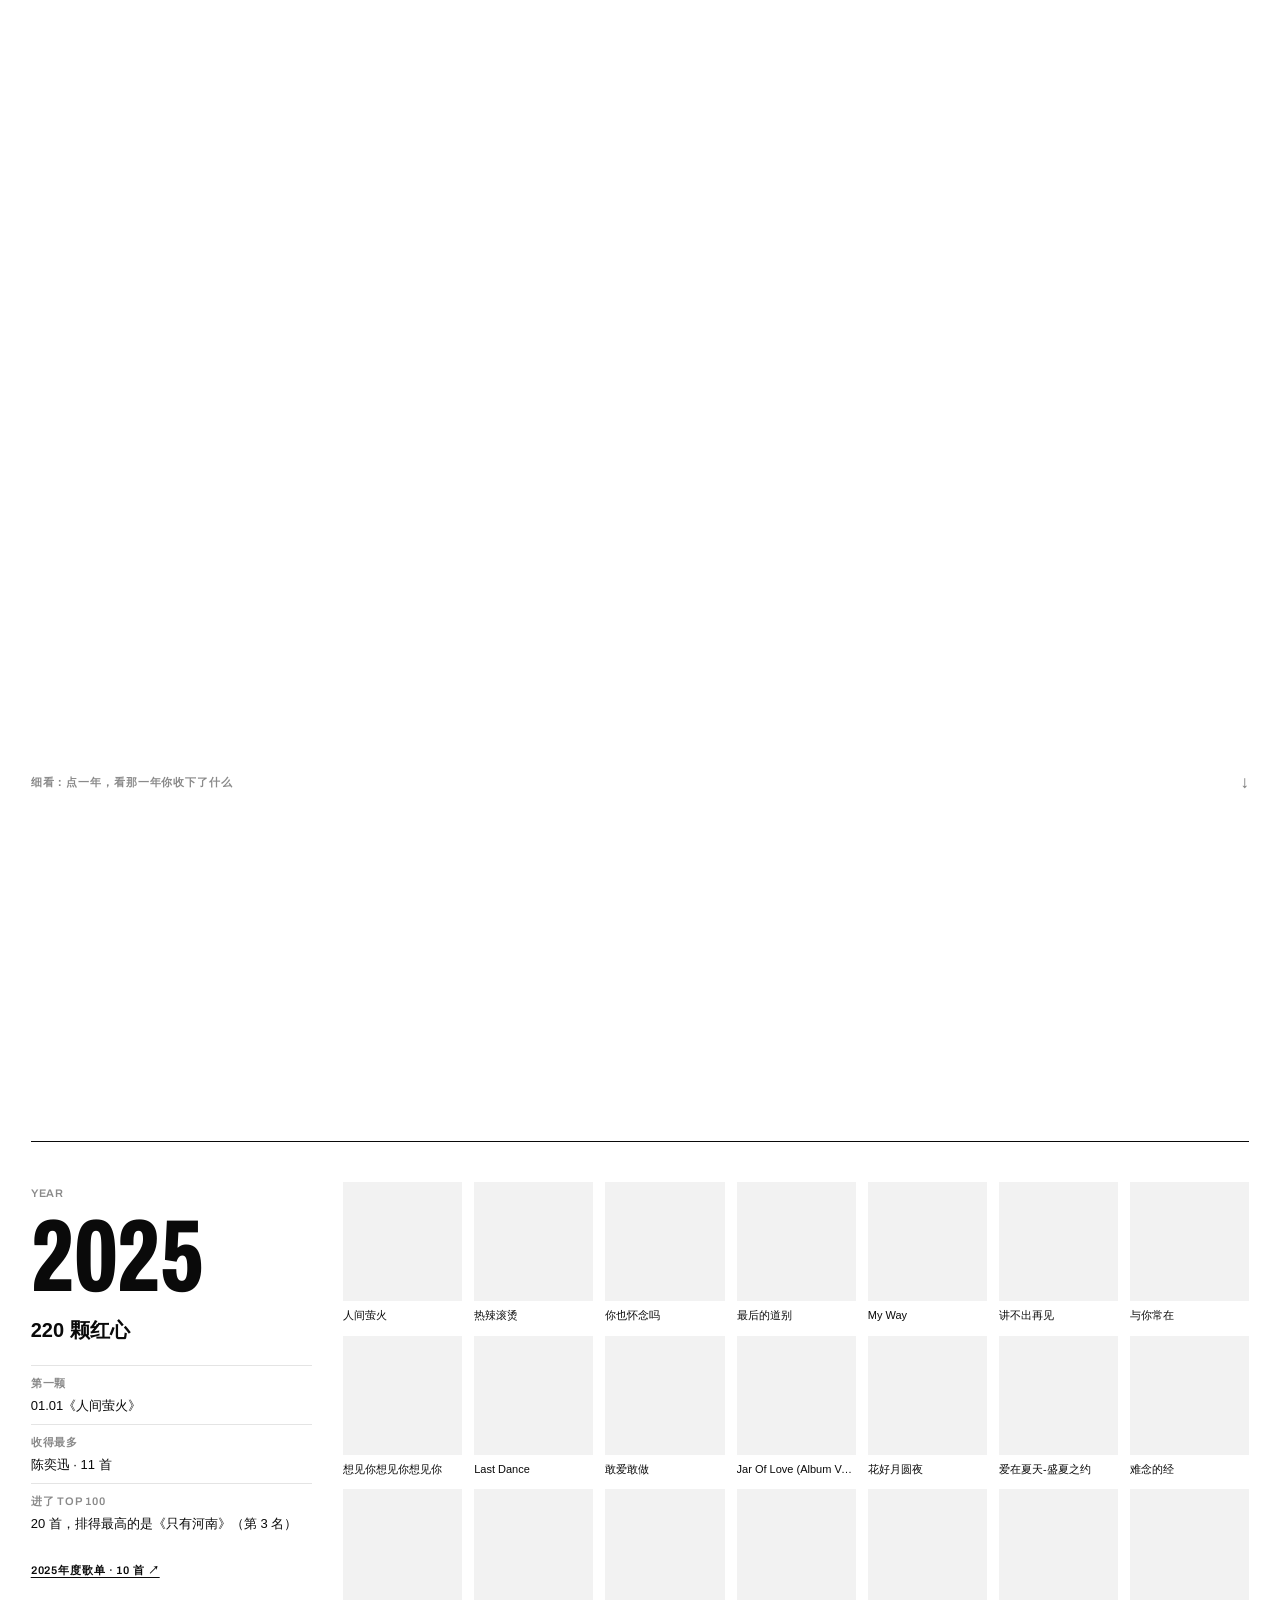
==== commit 65fe90dc: "首屏改成一张唱片封面：第一名封套 + 滑出来转的黑胶 + 计数器数字 + 封底式署名；入场、滚动加速、鼠标偏转 Co-Authored-By: Claude Opus 5.5 <noreply@ant" ====
--- a/index.html
+++ b/index.html
@@ -16,30 +16,39 @@
 .top .live { display: flex; align-items: center; gap: 10px; }
 
 /* ---------- 首屏 ---------- */
-.hero { padding-top: 28px; }
-.hero-meta { display: flex; justify-content: space-between; padding-bottom: 18px; border-bottom: 1px solid var(--line); }
-.hero h1 { font-size: clamp(120px, 24vw, 380px); margin: 28px 0 0 -0.04em; }
-.hero h1 { display: flex; align-items: flex-start; gap: .12em; }
-.hero h1 .unit { font-size: .13em; font-stretch: 100%; line-height: 1.1; letter-spacing: 0; padding-top: .5em; }
-.hero h1 .unit .zh { display: block; font-weight: 700; margin-top: .3em; }
-.stats { display: grid; grid-template-columns: repeat(3, minmax(0, 1fr)); border-top: 1px solid var(--line); margin-top: 28px; }
-.stats div { padding: 14px 0 18px; border-right: 1px solid var(--hair); padding-right: 12px; }
-.stats div + div { padding-left: 16px; }
-.stats div:last-child { border-right: 0; }
-.stats b { display: block; font-size: 40px; font-stretch: 75%; font-weight: 700; line-height: 1; margin-top: 10px; }
+.hero { position: relative; height: calc(100vh - 40px); min-height: 620px; overflow: hidden; display: flex; flex-direction: column; }
+.hero-meta { display: flex; justify-content: space-between; padding-top: 24px; position: relative; z-index: 3; }
+/* 右边：第一名的封套，黑胶从左边滑出来 */
+.hero-art { position: absolute; right: calc(var(--pad) * 2); top: 47%; width: min(60vh, 40vw); aspect-ratio: 1; transform: translateY(-50%); perspective: 1400px; z-index: 1; }
+.ha-tilt { position: absolute; inset: 0; transform-style: preserve-3d; will-change: transform; }
+.ha-sleeve { position: absolute; inset: 0; width: 100%; height: 100%; object-fit: cover; z-index: 2; background: var(--g1); box-shadow: 0 50px 90px -40px rgba(0,0,0,.55), 0 2px 6px rgba(0,0,0,.08); will-change: transform, opacity; opacity: 0; }
+.ha-vinyl { position: absolute; top: 2.5%; left: 2.5%; width: 95%; aspect-ratio: 1; border-radius: 50%; z-index: 1; opacity: 0; box-shadow: 0 30px 60px -20px rgba(0,0,0,.5); will-change: transform; }
+.ha-vinyl .spin { position: absolute; inset: 0; border-radius: 50%; will-change: transform; }
+.ha-vinyl .lbl { position: absolute; inset: 34%; border-radius: 50%; background: center / cover; }
+.ha-vinyl .lbl::after { content: ''; position: absolute; left: 50%; top: 50%; width: 9px; height: 9px; margin: -4.5px; border-radius: 50%; background: var(--bg); }
+/* 左边：大数字，压在黑胶上的部分反成白色 */
+.hero-main { position: relative; z-index: 2; margin-top: auto; margin-bottom: 196px; mix-blend-mode: difference; color: #fff; will-change: transform; }
+.hero-main h1 { font-size: clamp(110px, 19vw, 330px); margin-left: -0.05em; }
+.hero-sub { display: flex; gap: 28px; margin-top: 34px; }
+/* 底部：像唱片封底的署名 */
+.credits { position: absolute; left: 0; right: 0; bottom: 84px; z-index: 3; display: grid; grid-template-columns: repeat(4, minmax(0, 1fr)); column-gap: var(--pad); }
+.credits > div { border-top: 1px solid var(--line); padding-top: 12px; opacity: 0; transform: translateY(14px); animation: cl-in .9s cubic-bezier(.2,.7,.2,1) forwards; animation-delay: calc(1.3s + var(--i) * 110ms); }
+.credits dd { margin-top: 8px; display: flex; flex-direction: column; gap: 2px; min-width: 0; }
+.credits dd b { font-family: var(--cjk); font-size: clamp(16px, 1.35vw, 20px); font-weight: 700; white-space: nowrap; overflow: hidden; text-overflow: ellipsis; }
+.credits dd span { font-family: var(--cjk); font-size: 12px; color: var(--g3); white-space: nowrap; overflow: hidden; text-overflow: ellipsis; }
+@media (prefers-reduced-motion: reduce) { .credits > div { opacity: 1; transform: none; animation: none; } .ha-sleeve, .ha-vinyl { opacity: 1; } }
 /* ---------- 首屏：数字像机械计数器一样滚到位，一句话逐句浮现 ---------- */
 #h-num { display: inline-flex; }
 .od { display: inline-block; height: .84em; overflow: hidden; }
 .od > span { display: flex; flex-direction: column; transition: transform 1.9s cubic-bezier(.16,.84,.2,1) calc(var(--i) * 90ms); }
 .od i { display: block; height: .84em; line-height: .84em; font-style: normal; }
 .go .od > span { transform: translateY(calc(var(--d) * -.84em)); }
-.thesis .cl { opacity: 0; transform: translateY(12px); animation: cl-in .9s cubic-bezier(.2,.7,.2,1) forwards; animation-delay: calc(.9s + var(--i) * 120ms); }
 @keyframes cl-in { to { opacity: 1; transform: none; } }
 .lede .cl { transition: opacity .35s linear; }
 /* 艺人占比条依次长出来 */
 .artists .bar { transform-origin: left; transform: scaleX(0); transition: transform 1.1s cubic-bezier(.2,.7,.2,1) calc(var(--i) * 70ms); }
 .artists.in .bar { transform: none; }
-@media (prefers-reduced-motion: reduce) { .thesis .cl { opacity: 1; transform: none; animation: none; } .artists .bar { transform: none; } }
+@media (prefers-reduced-motion: reduce) { .artists .bar { transform: none; } }
 
 /* ---------- 时间隧道：钉住的一屏，滚动穿过每一年 ---------- */
 .tunnel { position: relative; margin: 24px calc(-1 * var(--pad)) 96px; }
@@ -201,10 +210,6 @@
 .toc3 .tnum { font-size: 12px; }
 
 /* ---------- 首屏：一句话画像 + 抽一首 ---------- */
-.thesis { display: grid; grid-template-columns: repeat(12, minmax(0, 1fr)); column-gap: var(--pad); margin-top: 36px; padding-top: 16px; border-top: 1px solid var(--line); }
-.thesis .cap { grid-column: 1 / 3; padding-top: 10px; }
-.thesis p { grid-column: 3 / 12; font-family: var(--cjk); font-size: clamp(22px, 2.5vw, 36px); font-weight: 700; line-height: 1.45; }
-.stats small { display: block; margin-top: 8px; }
 .shuf-b { max-width: 420px; } .shuf-b,
 .shuf button { display: flex; align-items: center; gap: 10px; margin-top: 10px; padding: 12px 16px; width: 100%; justify-content: space-between; text-align: left;
   background: var(--fg); color: var(--bg); border: 0; cursor: pointer; font-family: var(--cjk); letter-spacing: 0; text-transform: none; font-size: 13px; font-weight: 600; line-height: 1.35; }
@@ -299,19 +304,18 @@
 
 @media (max-width: 1000px) { .top nav { display: none; } }
 @media (max-width: 720px) {
-  .stats { grid-template-columns: repeat(2, minmax(0, 1fr)); }
-  .stats div, .stats div + div { padding-left: 0; border-right: 0; border-bottom: 1px solid var(--hair); }
-  .stats div:last-child { grid-column: 1 / 3; }
-  .stats b { font-size: 30px; }
   .crate-tip { display: none; }
+  .hero { height: auto; min-height: calc(100svh - 40px); }
+  .hero-art { position: relative; right: auto; top: auto; transform: none; width: 64vw; margin: 28px 0 0 auto; margin-right: calc(var(--pad) + 4vw); }
+  .hero-main { margin-bottom: 24px; margin-top: 8px; }
+  .hero-main h1 { font-size: 27vw; }
+  .hero-sub { flex-direction: column; gap: 4px; }
+  .credits { position: relative; bottom: auto; grid-template-columns: repeat(2, minmax(0, 1fr)); row-gap: 18px; padding-bottom: 24px; }
   .tn-hint { display: none; }
   .tn-ticks { font-size: 9px; letter-spacing: 0; }
   .bridge { grid-template-columns: 1fr auto; row-gap: 4px; margin-top: 88px; }
   .bridge .cap { grid-column: 1 / 3; }
   .crate-stage { --s: min(58vw, calc((100vh - 400px) / 1.2)); }
-  .hero .unit .zh { white-space: nowrap; }
-  .thesis .cap, .thesis p, .lede p { grid-column: 1 / 13; }
-  .thesis p { margin-top: 8px; font-size: 19px; }
   .lede p { font-size: 20px; }
   .pk-in { grid-template-columns: 88px minmax(0, 1fr); gap: 16px; }
   .pk-t { padding-left: 14px; }
@@ -357,11 +361,17 @@
 </header>
 
 <main>
-  <section class="hero pad">
-    <div class="hero-meta cap"><span id="m1">—</span><span id="m2" class="g">—</span></div>
-    <h1 class="xl tnum reveal"><span id="h-num">—</span><span class="unit">Plays<span class="zh">累计听歌</span></span></h1>
-    <div class="thesis"><span class="cap">In one line · 一句话</span><p id="thesis"></p></div>
-    <div class="stats cap" id="stats"></div>
+  <section class="hero" id="hero">
+    <div class="hero-meta pad cap"><span id="m1">—</span><span id="m2" class="g">—</span></div>
+    <div class="hero-art" aria-hidden="true"><div class="ha-tilt">
+      <div class="ha-vinyl"><span class="spin vinyl-face"><span class="lbl" id="ha-lbl"></span></span><span class="sheen"></span></div>
+      <img class="ha-sleeve" id="ha-sleeve" alt="" crossorigin="anonymous">
+    </div></div>
+    <div class="hero-main pad">
+      <h1 class="xl tnum"><span id="h-num">—</span></h1>
+      <p class="hero-sub cap"><span>Plays · 累计听歌</span><span id="h-since"></span></p>
+    </div>
+    <dl class="credits pad" id="credits"></dl>
   </section>
 
 
@@ -478,22 +488,24 @@
   const str = fmt(P.listenSongs), el = $('#h-num');
   if (matchMedia('(prefers-reduced-motion: reduce)').matches) el.textContent = str;
   else { el.innerHTML = [...str].map((ch, i) => /\d/.test(ch) ? `<span class="od"><span style="--d:${ch};--i:${i}">${[...'0123456789'].map(x => `<i>${x}</i>`).join('')}</span></span>` : `<span class="od-s">${ch}</span>`).join('');
-    el.setAttribute('aria-label', str); setTimeout(() => el.classList.add('go'), 250); }
+    el.setAttribute('aria-label', str); setTimeout(() => el.classList.add('go'), 450); }
 }
+// 封底式署名：四行事实代替一长句
 {
-  const yr = P.createDays / 365, no1 = D.allTime[0];
-  let t = `${yr < 1 ? `${fmt(P.createDays)} 天` : yr % 1 > .5 ? `将近 ${Math.ceil(yr)} 年` : `${Math.floor(yr)} 年`}，累计听歌 ${fmt(P.listenSongs)} 首。`;
-  if (arts.length) t += `你最常回到的是${arts[0][0]}`;
-  if (no1) t += `${arts.length ? '，' : '你'}单曲循环最多的是《${no1.n}》`;
-  if (arts.length || no1) t += '；';
-  if (dpk) t += `红心里最多的是 ${dpk} 年代的歌`;
-  if (peakY && cnt(peakY) >= 20 && YRS.length > 1) t += `${dpk ? '，' : ''}而 ${peakY} 年你一口气点下了 ${cnt(peakY)} 颗红心`;
-  $('#thesis').textContent = t.replace(/[；。]$/, '') + '。';
+  const no1 = D.allTime[0], C = [];
+  if (no1) C.push(['Most played · 循环最多', `《${no1.n}》`, `${no1.a.join(' / ')} · ${fmt(no1.pc)} 次`]);
+  if (arts.length) C.push(['Returned to · 最常回到', arts[0][0], `Top 100 里有 ${arts[0][1].n} 首`]);
+  if (peakY && cnt(peakY)) C.push(['Peak year · 红心最多', `${peakY}`, `点下 ${cnt(peakY)} 颗红心`]);
+  const h = window.LISTEN && LISTEN.total ? Math.round(LISTEN.total / 3600) : 0;
+  C.push(h ? ['Listened · 一共听了', `${fmt(h)} 小时`, `${fmt(P.createDays)} 天里`] : ['Liked · 红心', `${fmt(D.liked.length)} 首`, `${fmt(P.createDays)} 天里`]);
+  $('#credits').innerHTML = C.map(([k, v, sub], i) => `<div style="--i:${i}"><dt class="cap g">${k}</dt><dd><b>${v}</b><span>${sub}</span></dd></div>`).join('');
+  $('#h-since').textContent = `Since ${day(P.created)}`;
+  // 右边的唱片：第一名的封套，黑胶从里面滑出来转
+  const cov = (no1 || D.liked[0] || D.week[0] || {}).pic;
+  if (cov) { $('#ha-sleeve').src = img(cov, 900); $('#ha-lbl').style.backgroundImage = `url('${img(cov, 240)}')`;
+    mountHero({ el: $('#hero'), art: $('.hero-art'), tilt: $('.ha-tilt'), vinyl: $('.ha-vinyl'), spin: $('.ha-vinyl .spin'), sleeve: $('#ha-sleeve'), main: $('.hero-main') }); }
+  else $('.hero-art').remove();
 }
-const topHours = Math.round(D.allTime.reduce((s, x) => s + (x.pc || 0) * x.dt, 0) / 3600);
-const hours = window.LISTEN && LISTEN.total ? ['Hours listened', fmt(Math.round(LISTEN.total / 3600))] : topHours ? ['Hours in Top 100', fmt(topHours)] : ['Level', 'Lv.' + P.level];
-$('#stats').innerHTML = [['Since', day(P.created), `${fmt(P.createDays)} days`], hours, ['Liked', fmt(D.liked.length), 'songs']]
-  .map(([k, v, s]) => `<div><span class="g">${k}</span><b class="tnum">${v}</b>${s ? `<small class="g">${s}</small>` : ''}</div>`).join('');
 const pick = () => {
   const s = D.liked[Math.floor(Math.random() * D.liked.length)], r = rankOf[s.id];
   const facts = [s.y ? `${s.y} 年发行` : '', r !== undefined ? `Top 100 第 ${r + 1} 名，放了 ${fmt(D.allTime[r].pc)} 遍` : '', mmss(s.dt)].filter(Boolean).join(' · ');
@@ -679,8 +691,7 @@
 
 const io = new IntersectionObserver(es => es.forEach(e => e.isIntersecting && (e.target.classList.add('in'), io.unobserve(e.target))), { threshold: .1 });
 document.querySelectorAll('.reveal').forEach(el => io.observe(el));
-['#thesis', '#p-lede', '#s-lede', '#y-lede', '#dec-note', '#week-note'].forEach(s => $(s) && clauses($(s)));
-$('#thesis').querySelectorAll('.cl').forEach((c, i) => c.style.setProperty('--i', i));
+['#p-lede', '#s-lede', '#y-lede', '#dec-note', '#week-note'].forEach(s => $(s) && clauses($(s)));
 $('#artists').querySelectorAll('.bar').forEach((b, i) => b.style.setProperty('--i', i));
 
 // 每部分开头那句大字：随着滚动一句一句亮起来
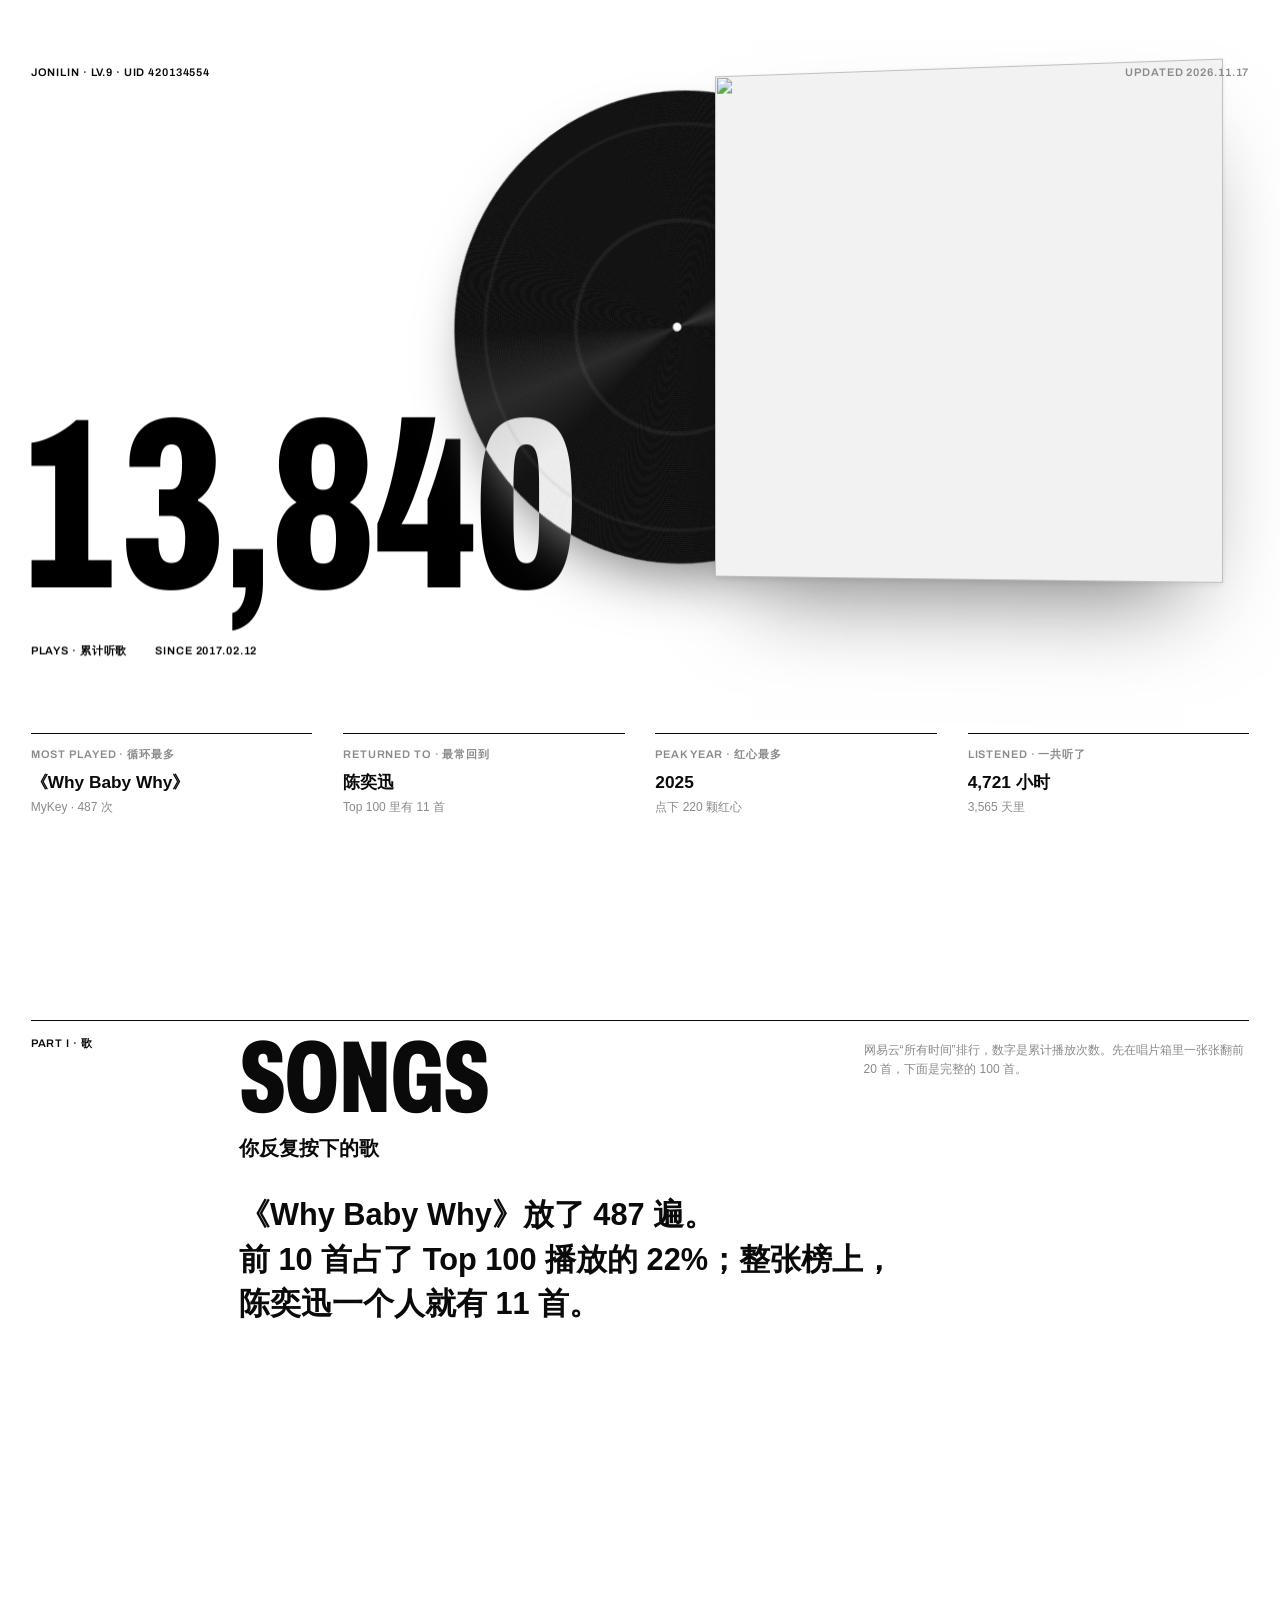
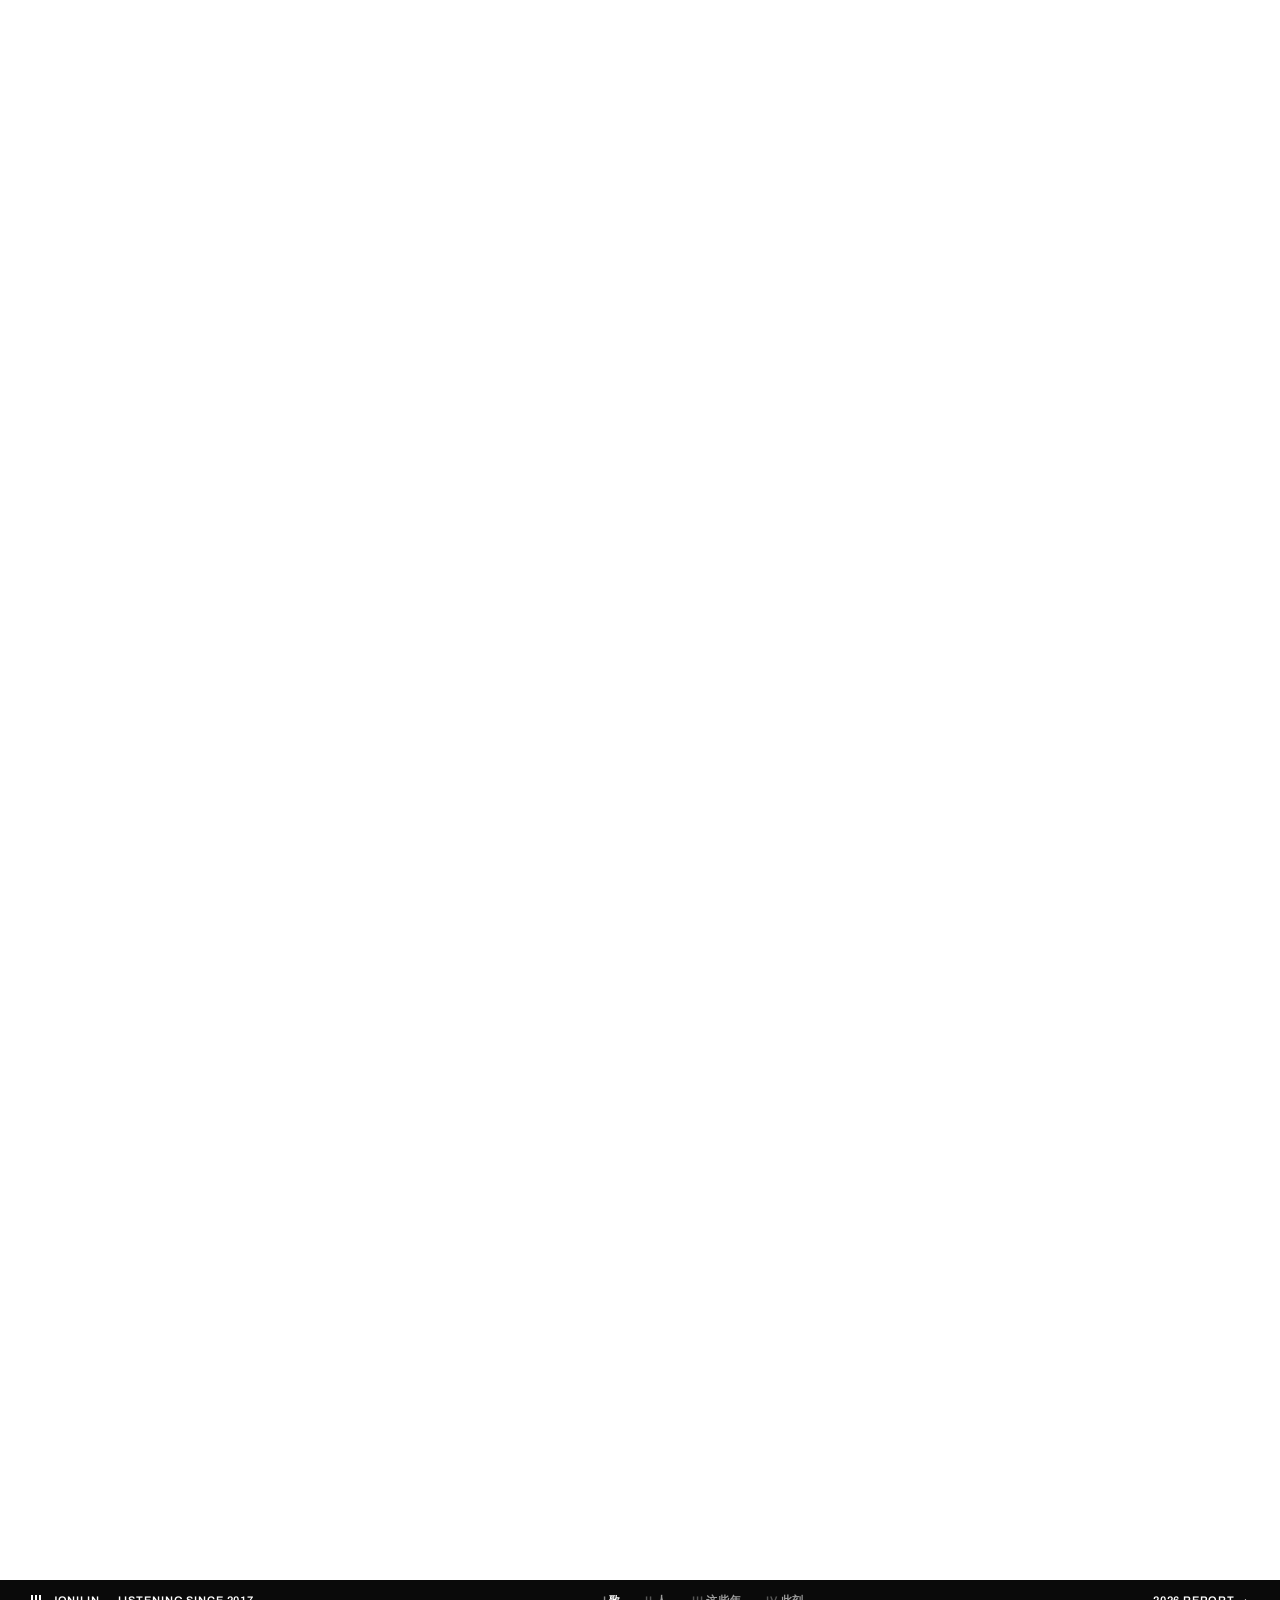
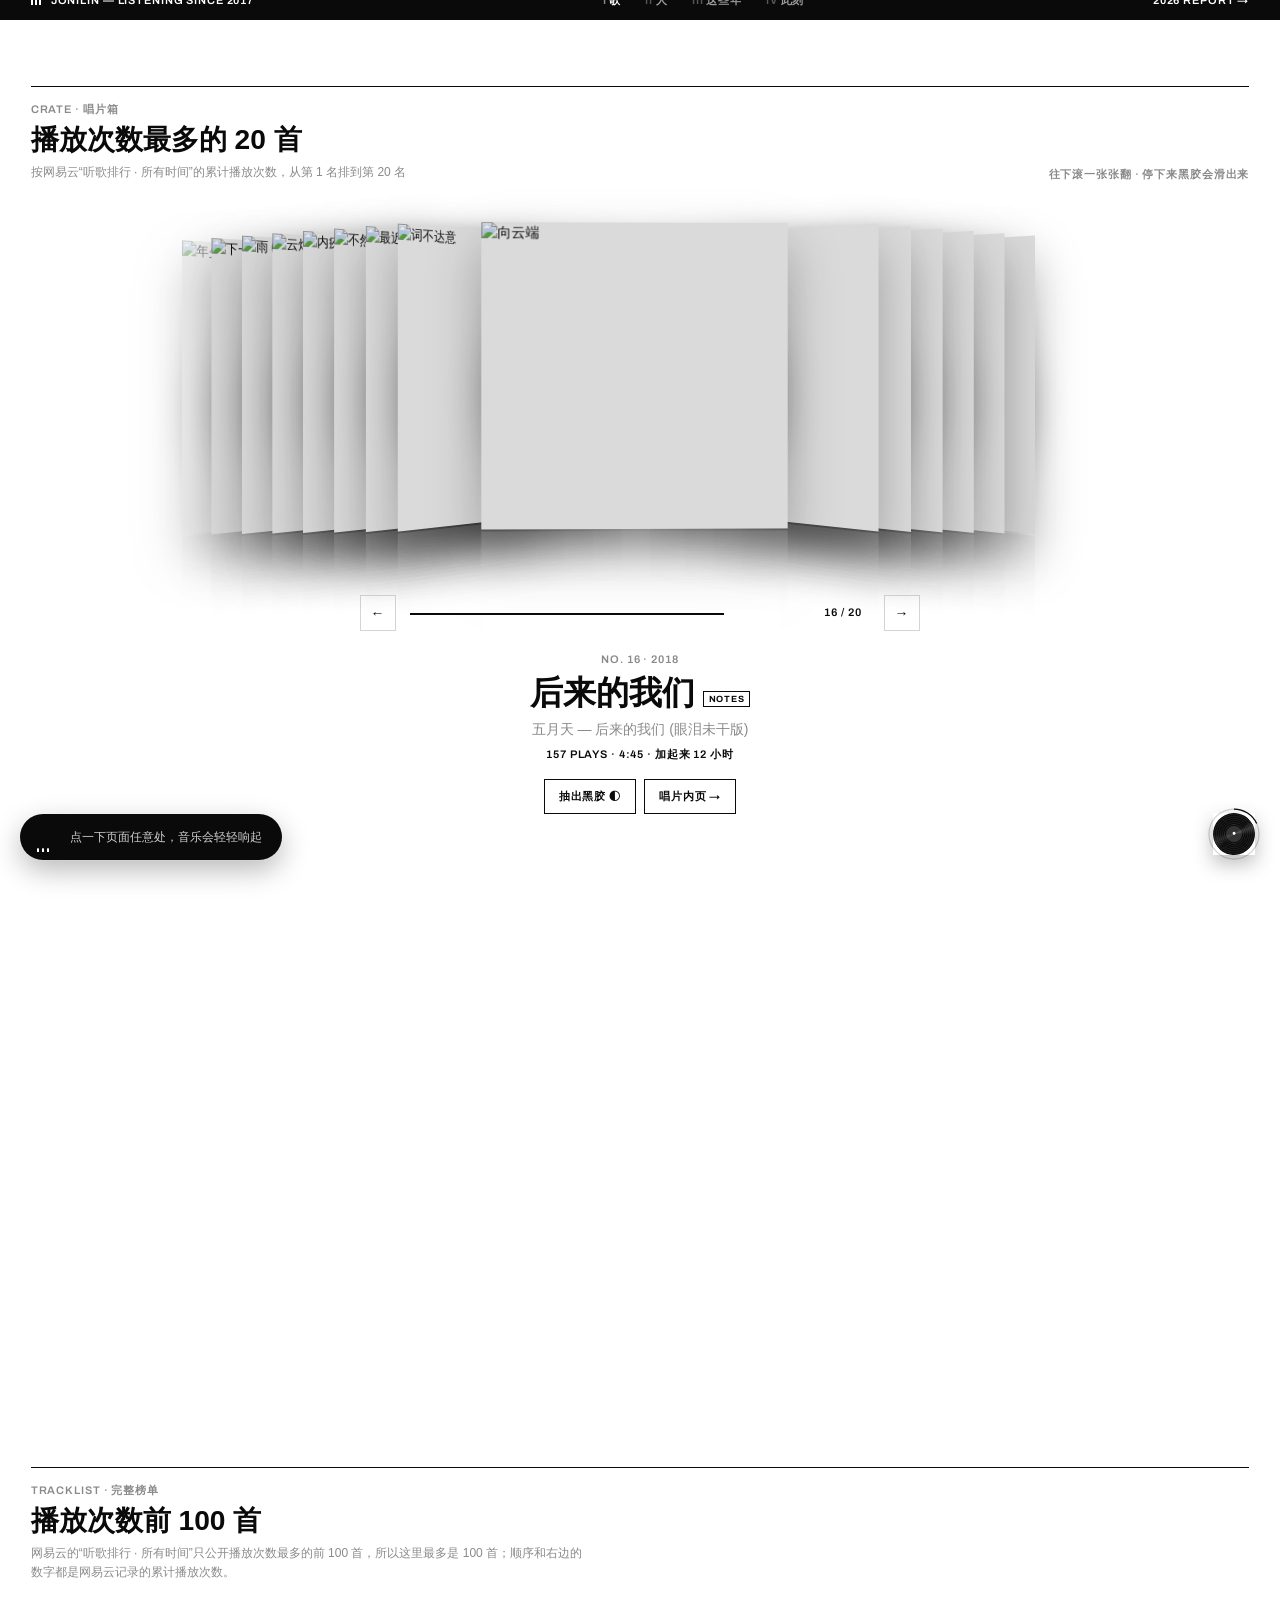
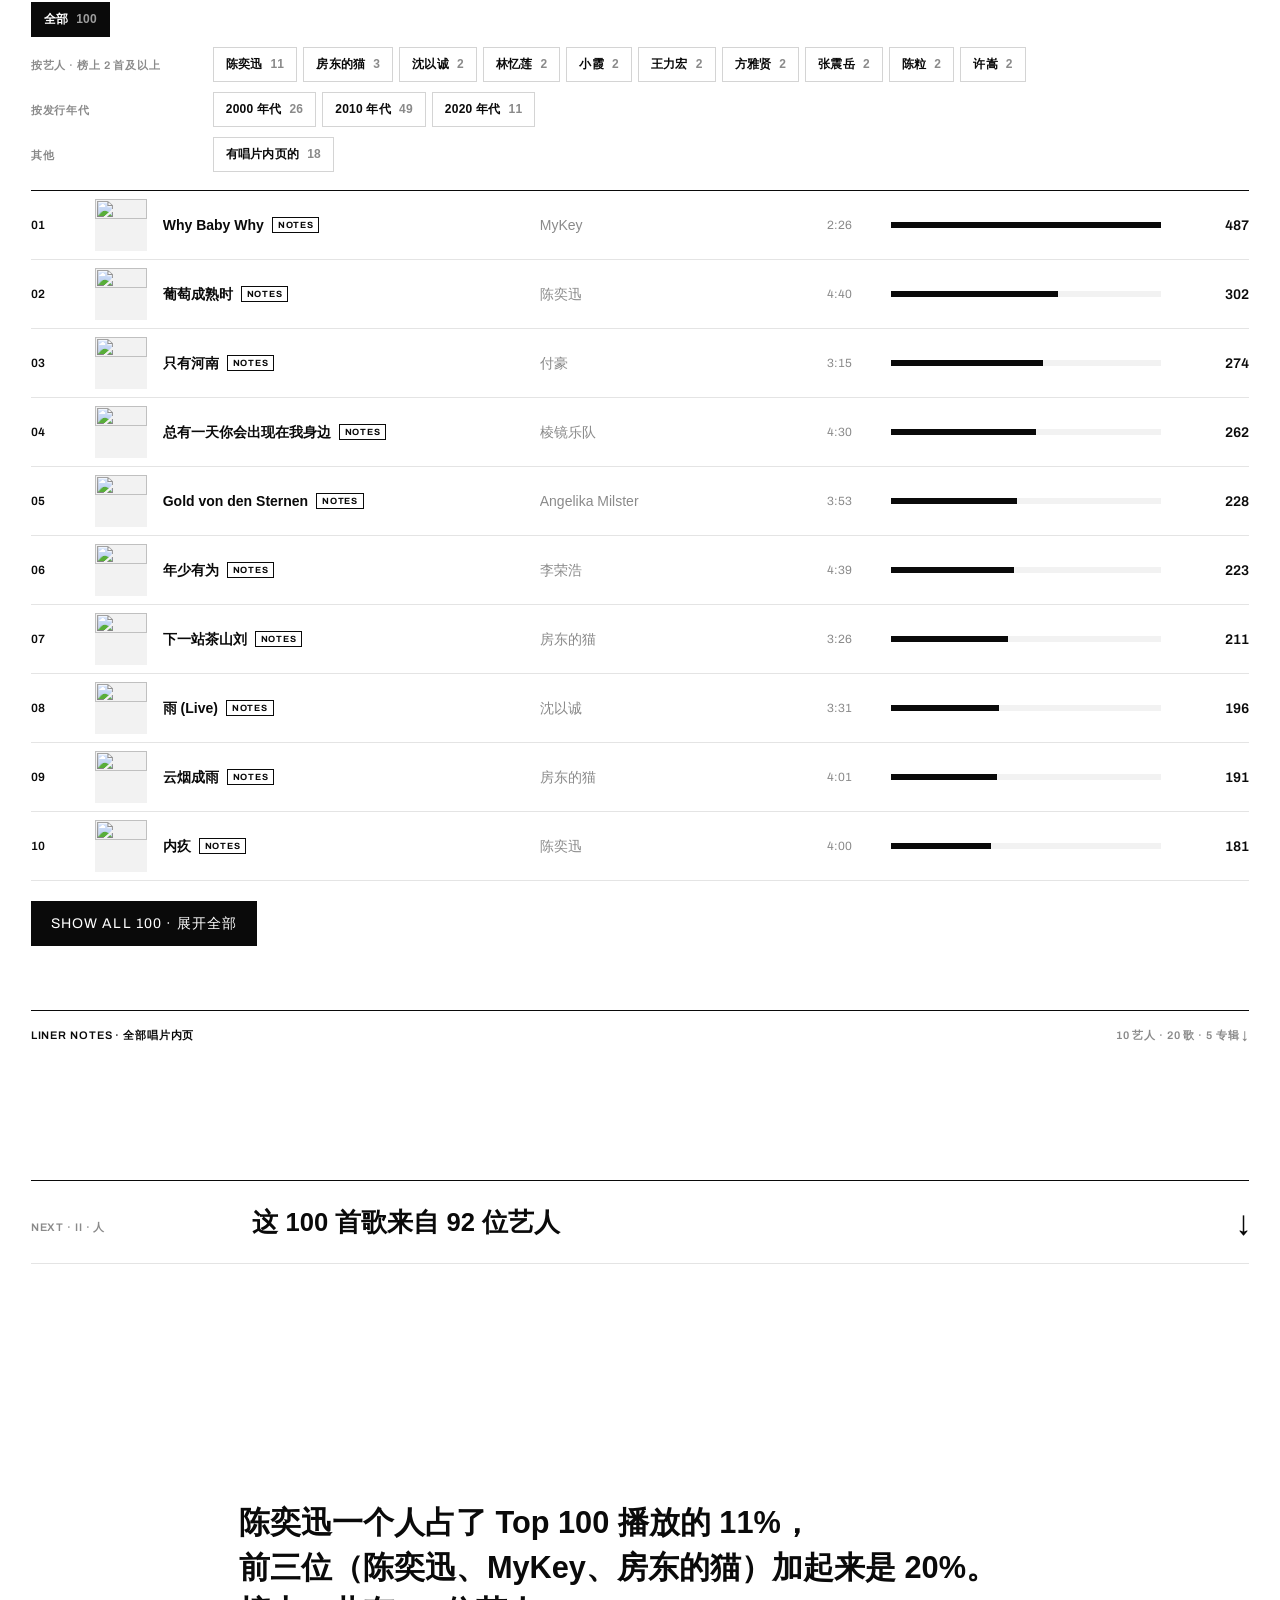
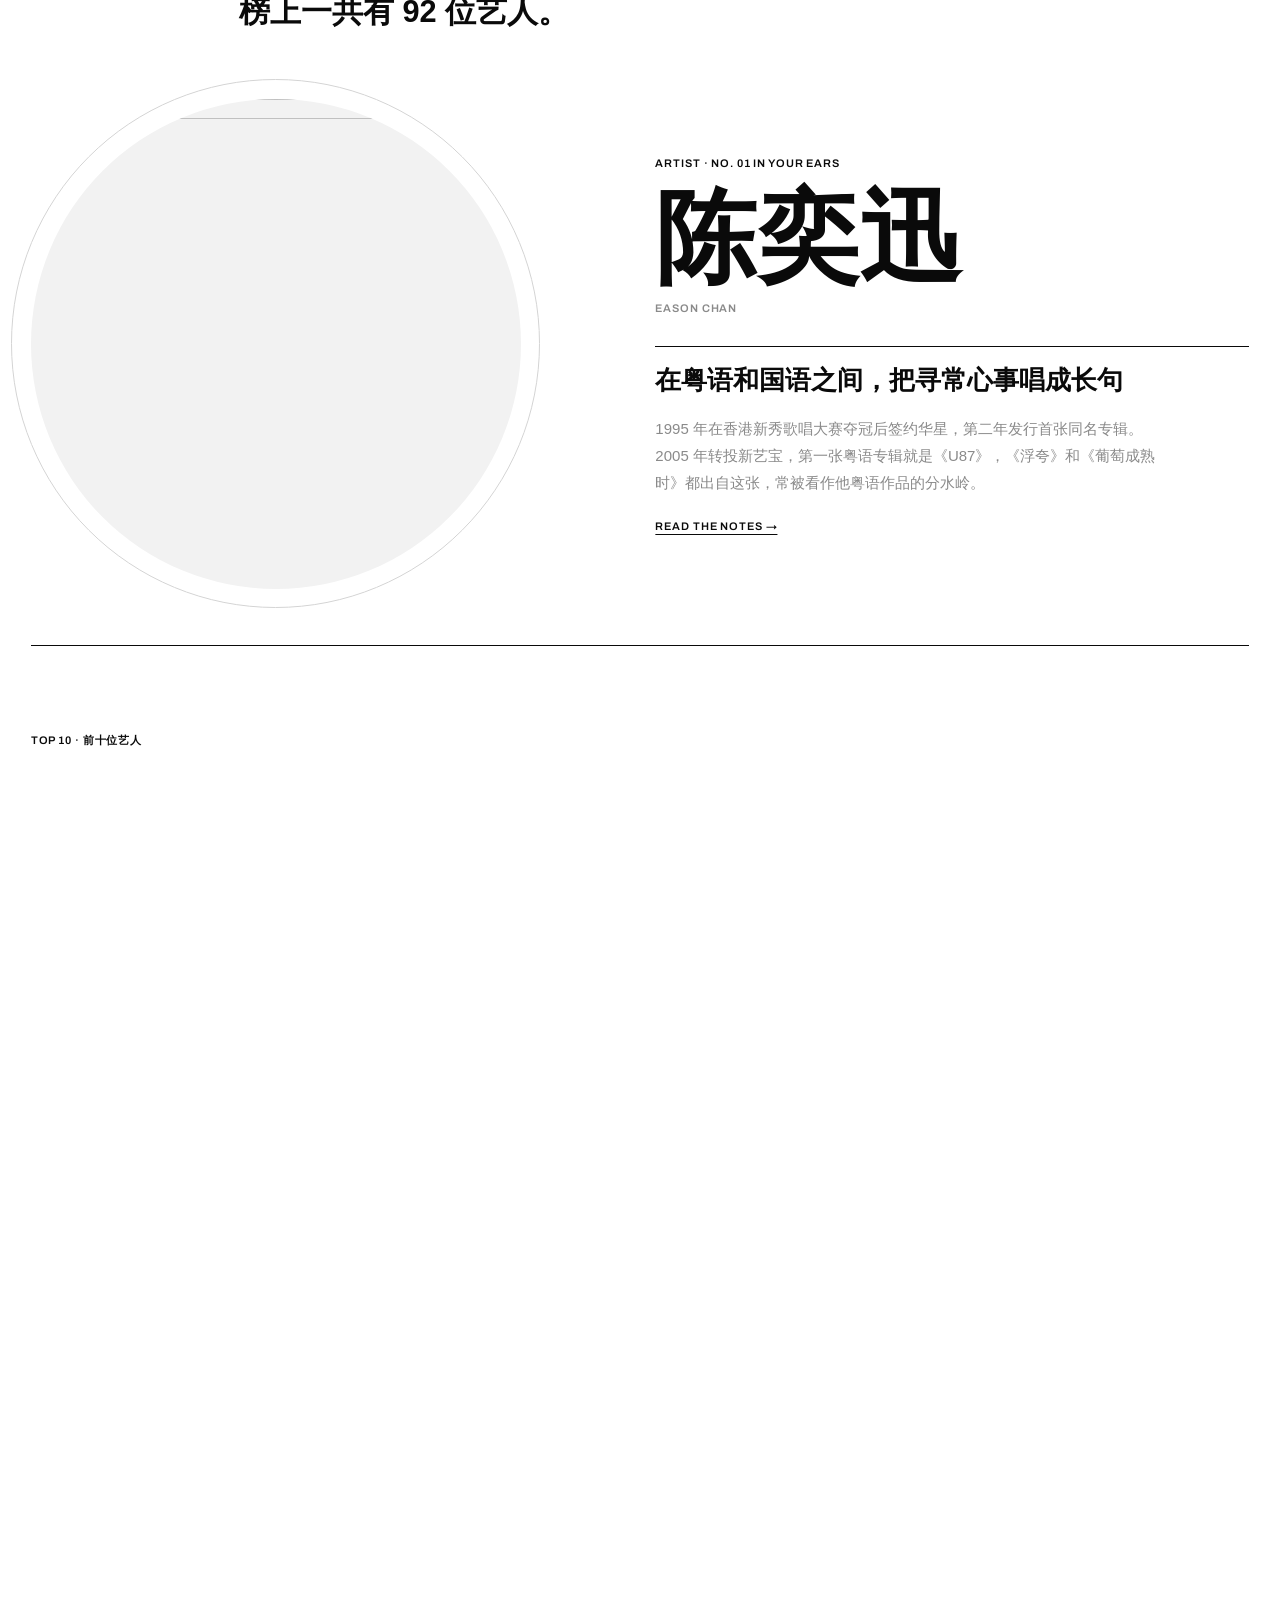
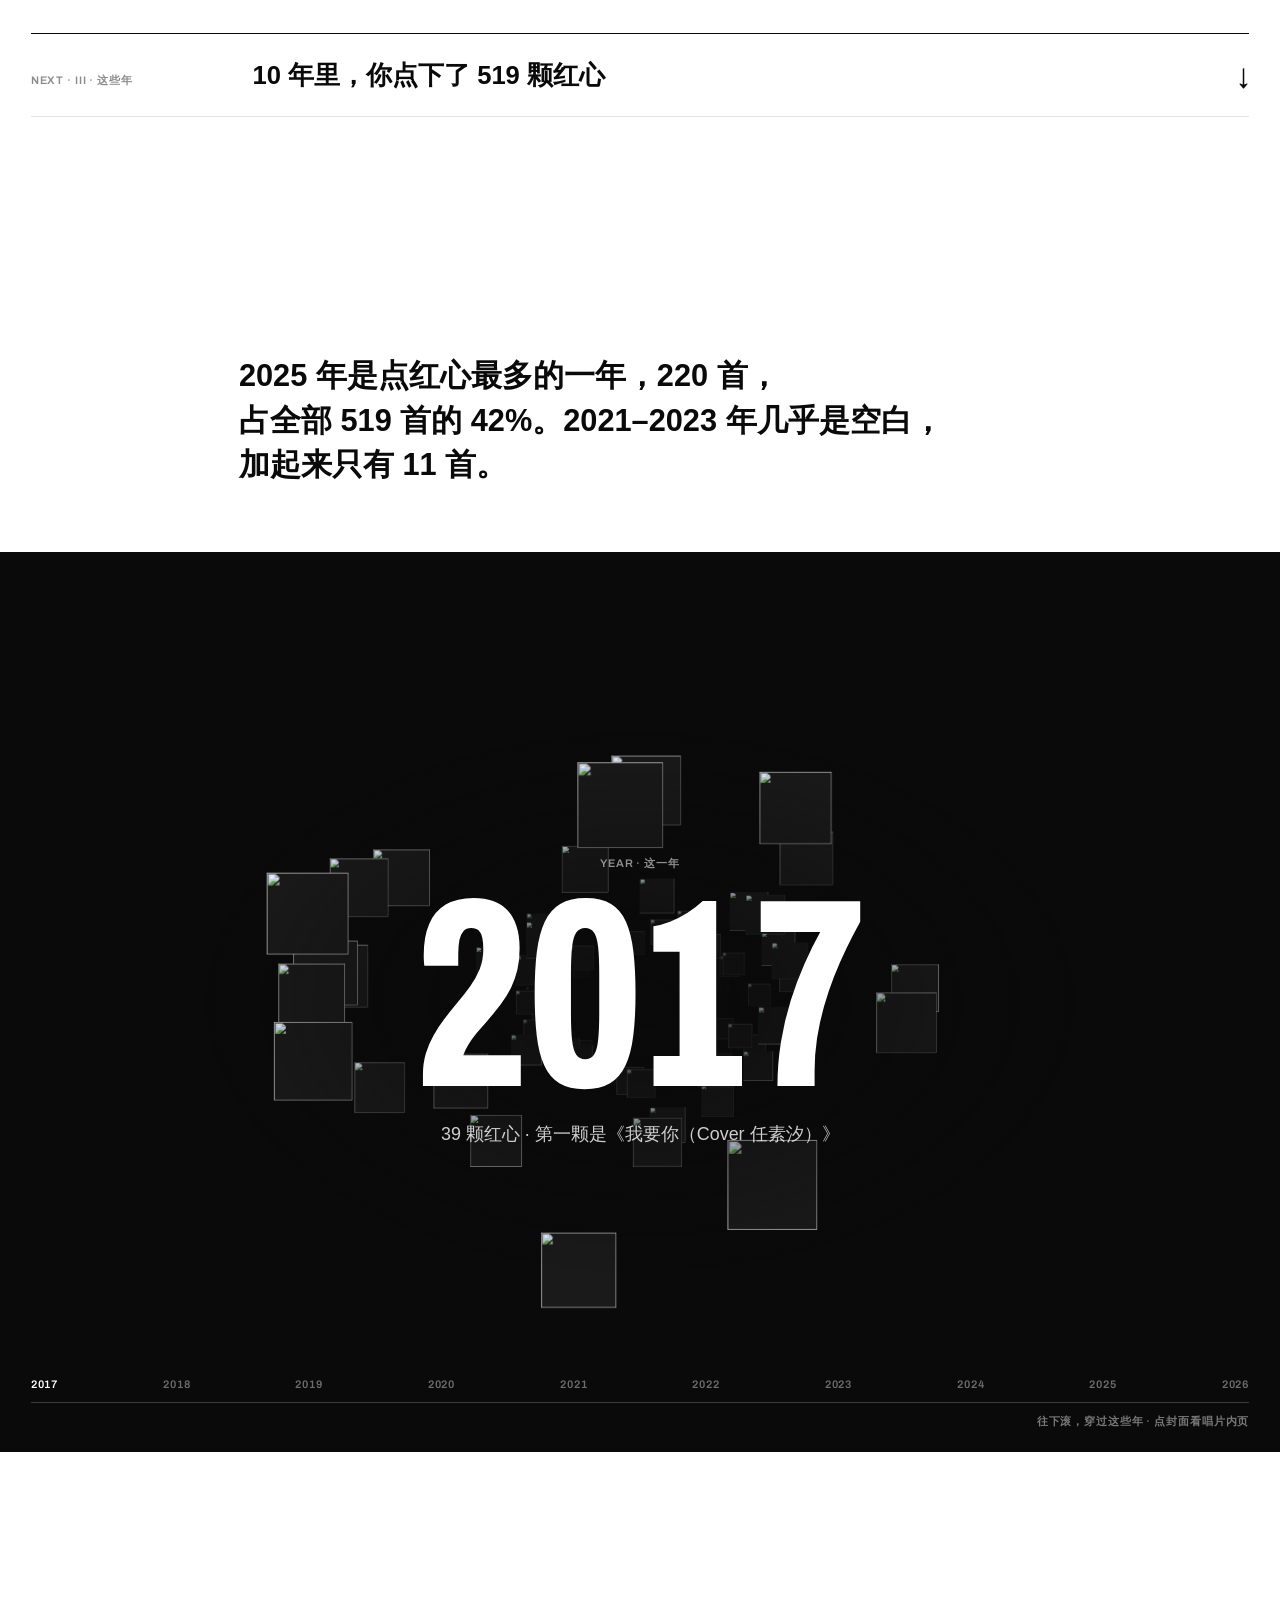
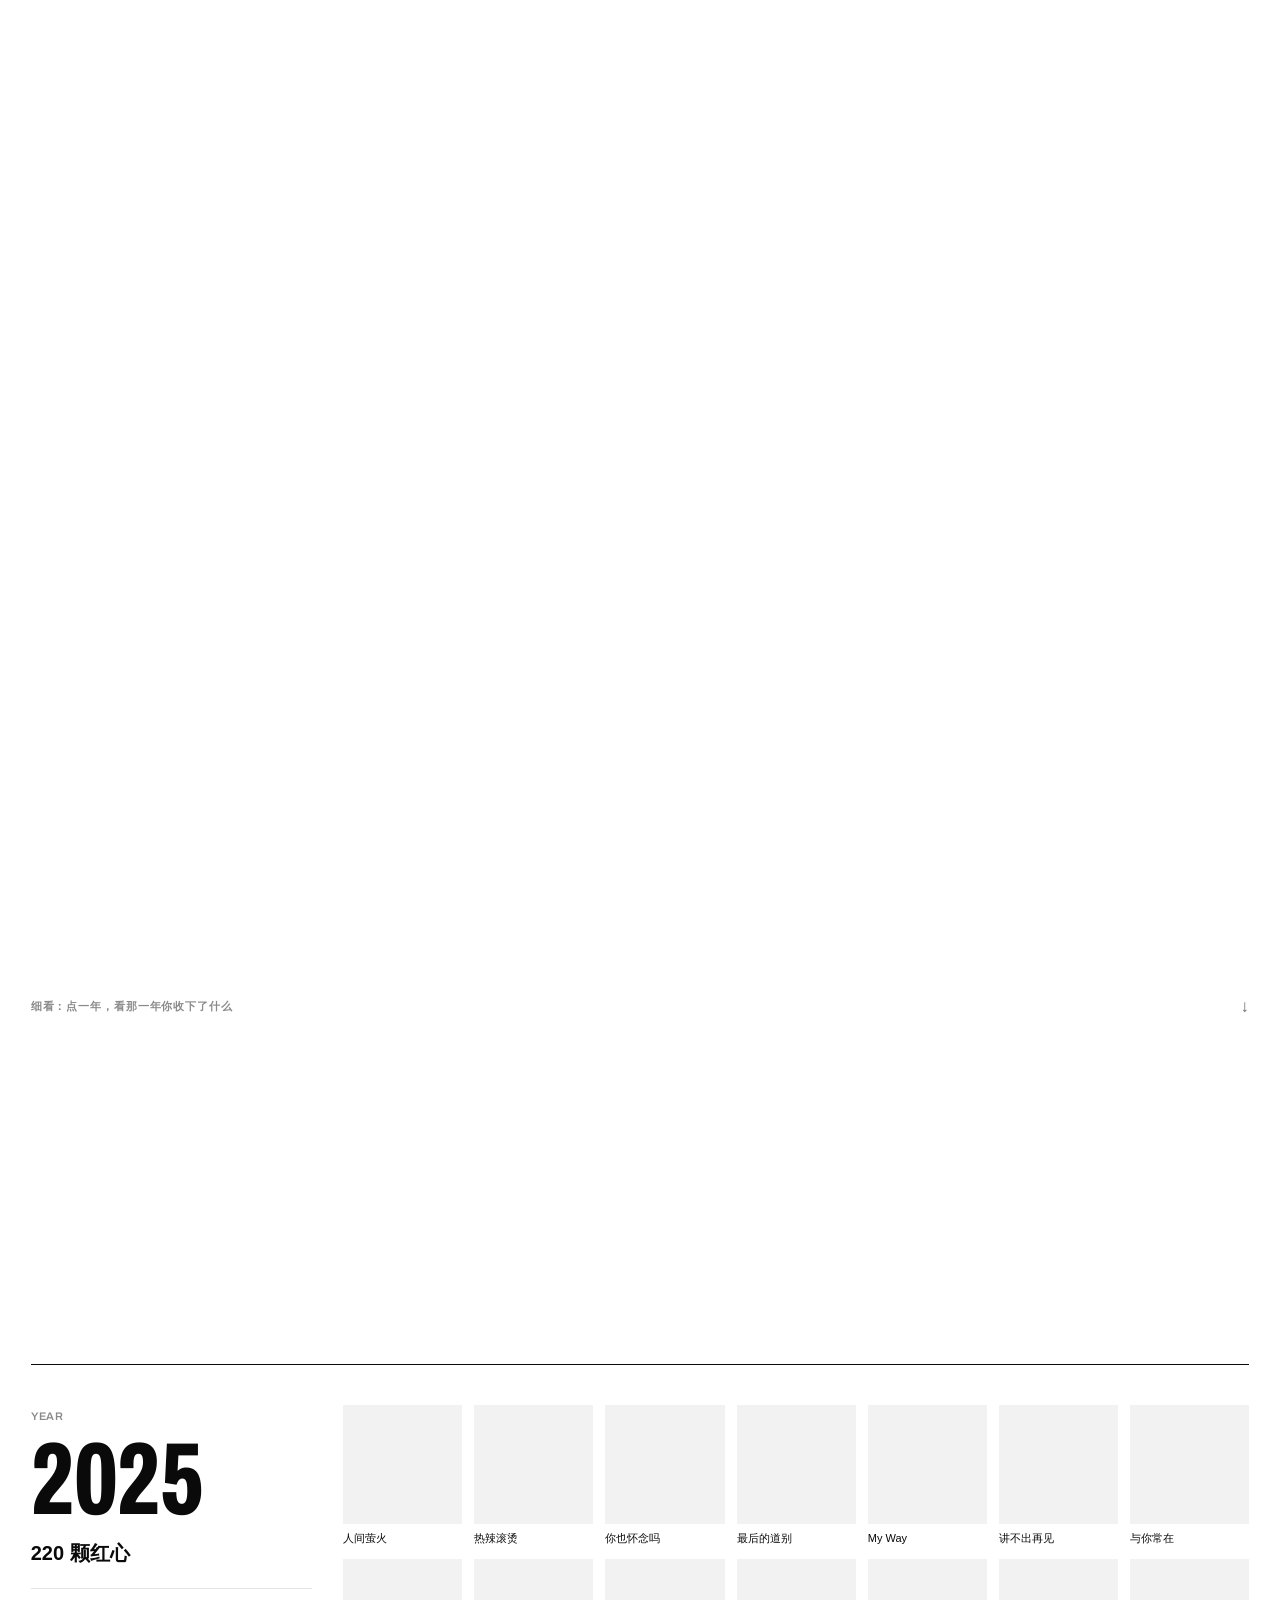
==== commit 028dd580: "唱片箱写明“播放次数最多的 20 首”；完整榜单说明为什么最多 100 首；筛选分成按艺人 / 按发行年代 / 其他三组并写清依据 Co-Authored-By: Claude Opus 5.5 <n" ====
--- a/index.html
+++ b/index.html
@@ -88,7 +88,10 @@
 #songs { overflow-x: clip; }   /* 两侧的唱片会伸出屏幕，不能把页面撑宽 */
 .crate { position: relative; margin-top: 24px; }
 .crate-pin { position: sticky; top: 40px; height: calc(100vh - 40px); display: flex; flex-direction: column; justify-content: center; }
-.crate-h { display: flex; justify-content: space-between; gap: 16px; border-top: 1px solid var(--line); padding-top: 14px; }
+.crate-h { display: flex; justify-content: space-between; align-items: flex-end; gap: 16px; border-top: 1px solid var(--line); padding-top: 14px; }
+.hd { display: flex; flex-direction: column; gap: 6px; }
+.hd b { font-family: var(--cjk); font-size: clamp(22px, 2.2vw, 30px); font-weight: 700; line-height: 1.2; }
+.hd .src { font-family: var(--cjk); font-size: 12px; color: var(--g3); max-width: 46em; line-height: 1.6; }
 .crate-stage { --s: min(clamp(190px, 24vw, 340px), calc((100vh - 380px) / 1.2)); position: relative; height: calc(var(--s) * 1.2); margin-top: 16px; perspective: 1400px; perspective-origin: 50% 40%;
   display: flex; align-items: center; justify-content: center; cursor: grab; touch-action: pan-y; user-select: none; -webkit-user-select: none; outline: none; }
 .crate-stage:active { cursor: grabbing; }
@@ -246,7 +249,9 @@
 .artists .v small { font-size: 11px; }
 
 /* ---------- 筛选 ---------- */
-.filt { display: flex; flex-wrap: wrap; align-items: center; gap: 6px; margin-top: 64px; padding-bottom: 14px; }
+.filt { display: flex; flex-direction: column; gap: 10px; margin-top: 64px; padding-bottom: 18px; }
+.fg { display: flex; flex-wrap: wrap; align-items: center; gap: 6px; }
+.fg > .fl { min-width: 170px; margin-right: 6px; }
 .filt > .cap { margin-right: 10px; }
 .chip { display: inline-flex; gap: 8px; align-items: baseline; padding: 8px 12px; border: 1px solid var(--g2); background: none; color: inherit; cursor: pointer; font-family: var(--cjk); letter-spacing: .02em; text-transform: none; font-size: 12px; font-weight: 600; transition: border-color .2s, background .2s; }
 .chip:hover { border-color: var(--fg); }
@@ -331,7 +336,8 @@
   .row .a, .row .b, .row .d { display: none; }
   .artists li { grid-template-columns: 32px 44px minmax(0, 1fr) 60px; }
   .artists .bar-w { display: none; }
-  .filt { flex-wrap: nowrap; overflow-x: auto; margin-left: calc(-1 * var(--pad)); margin-right: calc(-1 * var(--pad)); padding-left: var(--pad); padding-right: var(--pad); scrollbar-width: none; }
+  .fg { flex-wrap: nowrap; overflow-x: auto; scrollbar-width: none; } .fg > .fl { min-width: auto; flex: none; }
+  .filt { flex-wrap: nowrap; margin-left: calc(-1 * var(--pad)); margin-right: calc(-1 * var(--pad)); padding-left: var(--pad); padding-right: var(--pad); scrollbar-width: none; }
   .filt .chip { flex: none; }
   #yrs { gap: 3px !important; height: 260px; }
   #yrs .c b { font-size: 14px; }
@@ -380,12 +386,12 @@
     <div class="sec-h reveal"><span class="n cap">Part I · 歌</span><h2 class="xl">Songs<small>你反复按下的歌</small></h2><p class="how">网易云“所有时间”排行，数字是累计播放次数。先在唱片箱里一张张翻前 20 首，下面是完整的 100 首。</p></div>
     <div class="lede"><p id="s-lede"></p></div>
     <div class="crate" id="crate"><div class="crate-pin">
-      <div class="crate-h"><span class="cap">Crate · 唱片箱</span><span class="cap g crate-tip">往下滚一张张翻，停下来黑胶会自己滑出来</span></div>
+      <div class="crate-h"><div class="hd"><span class="cap g">Crate · 唱片箱</span><b>播放次数最多的 20 首</b><span class="src">按网易云“听歌排行 · 所有时间”的累计播放次数，从第 1 名排到第 20 名</span></div><span class="cap g crate-tip">往下滚一张张翻 · 停下来黑胶会滑出来</span></div>
       <div class="crate-stage" tabindex="0" role="listbox" aria-label="唱片箱：播放最多的 20 首，左右方向键翻动，回车抽出黑胶"></div>
       <div class="crate-bar"><button class="cap" data-prev aria-label="上一张">←</button><div class="crate-track"><i></i></div><span class="cap tnum crate-n"></span><button class="cap" data-next aria-label="下一张">→</button></div>
       <div class="crate-info" aria-live="polite"></div>
     </div></div>
-    <div class="sub-h"><span class="cap">Tracklist · 完整的 100 首</span><span class="cap g">可以按艺人、年代筛选</span></div>
+    <div class="sub-h"><div class="hd"><span class="cap g">Tracklist · 完整榜单</span><b>播放次数前 <span id="tl-n">100</span> 首</b><span class="src">网易云的“听歌排行 · 所有时间”只公开播放次数最多的前 100 首，所以这里最多是 100 首；顺序和右边的数字都是网易云记录的累计播放次数。</span></div></div>
     <div class="filt" id="filt" role="toolbar" aria-label="筛选"></div>
     <ol class="list cap-none" id="list"></ol>
     <button class="btn cap" id="more">Show all 100</button>
@@ -553,15 +559,18 @@
       <span class="by">${s.a.join(' / ')} — ${s.al}</span><span class="cap tnum">${fmt(s.pc)} plays · ${mmss(s.dt)} · 加起来 ${hrs(s.dt * s.pc)}</span>
       <span class="ci-go"><button class="cap" data-pull>抽出黑胶 ◐</button>${note('song', s.id) ? `<button class="cap" ${note('song', s.id)}>唱片内页 →</button>` : ''}</span>` });
 
-  // 筛选：全部 / 有故事的 / 前几位艺人 / 年代
-  const F = [{ k: 'all', t: 'All · 全部', f: () => true }];
-  if (L) F.push({ k: 'notes', t: 'Notes · 有故事的', f: s => L.noted('song', s.id) });
-  arts.slice(0, 5).filter(([, o]) => o.n >= 2).forEach(([a]) => F.push({ k: 'a:' + a, t: a, f: s => s.a.includes(a) }));
+  // 筛选分三组，每组的依据写在组名上：
+  //   艺人 = 在这 100 首里有 2 首及以上的艺人；发行年代 = 歌曲的发行年份，至少 3 首的年代才列出；内页 = 写了背景资料的歌
+  const F = [{ k: 'all', g: '', t: '全部', f: () => true }];
+  arts.filter(([, o]) => o.n >= 2).forEach(([a]) => F.push({ k: 'a:' + a, g: 'artist', t: a, f: s => s.a.includes(a) }));
   const dd = {}; D.allTime.forEach(s => { if (s.y > 1900) { const k = Math.floor(s.y / 10) * 10; dd[k] = (dd[k] || 0) + 1; } });
-  Object.keys(dd).filter(k => dd[k] >= 3).sort().forEach(k => F.push({ k: 'd:' + k, t: `${k}s`, f: s => Math.floor(s.y / 10) * 10 == k }));
+  Object.keys(dd).filter(k => dd[k] >= 3).sort().forEach(k => F.push({ k: 'd:' + k, g: 'decade', t: `${k} 年代`, f: s => Math.floor(s.y / 10) * 10 == k }));
+  if (L) F.push({ k: 'notes', g: 'notes', t: '有唱片内页的', f: s => L.noted('song', s.id) });
   F.forEach(x => x.n = D.allTime.filter(x.f).length);
   let cur = F[0], shown = 10;
-  $('#filt').innerHTML = `<span class="cap g">Filter</span>` + F.filter(x => x.n).map((x, i) => `<button class="chip cap ${i ? '' : 'on'}" data-k="${x.k}" aria-pressed="${!i}">${x.t}<span class="g tnum">${x.n}</span></button>`).join('');
+  const G = [['', ''], ['artist', '按艺人 · 榜上 2 首及以上'], ['decade', '按发行年代'], ['notes', '其他']];
+  const chip = x => `<button class="chip cap ${x.k === 'all' ? 'on' : ''}" data-k="${x.k}" aria-pressed="${x.k === 'all'}">${x.t}<span class="g tnum">${x.n}</span></button>`;
+  $('#filt').innerHTML = G.map(([g, label]) => { const xs = F.filter(x => x.g === g && x.n); return xs.length ? `<div class="fg">${label ? `<span class="fl cap g">${label}</span>` : ''}${xs.map(chip).join('')}</div>` : ''; }).join('');
   const row = (s, i) => `<li class="row" ${note('song', s.id)} ${L ? 'title="点开唱片内页"' : ''}>
     <span class="r tnum">${pad2(i + 1)}</span>${art(s.pic, 104)}
     <span class="t">${s.n}${L && L.noted('song', s.id) ? '<span class="has-note">Notes</span>' : ''}</span><span class="a">${s.a.join(' / ')}</span><span class="d tnum">${mmss(s.dt)}</span>
@@ -570,6 +579,7 @@
     const rows = D.allTime.map((s, i) => [s, i]).filter(([s]) => cur.f(s));
     const list = cur.k === 'all' ? rows.slice(0, shown) : rows;
     $('#list').innerHTML = list.map(([s, i]) => row(s, i)).join('');
+    $('#tl-n').textContent = D.allTime.length;
     $('#more').hidden = cur.k !== 'all';
     $('#more').textContent = shown >= D.allTime.length ? 'Collapse · 收起' : `Show all ${D.allTime.length} · 展开全部`;
   };
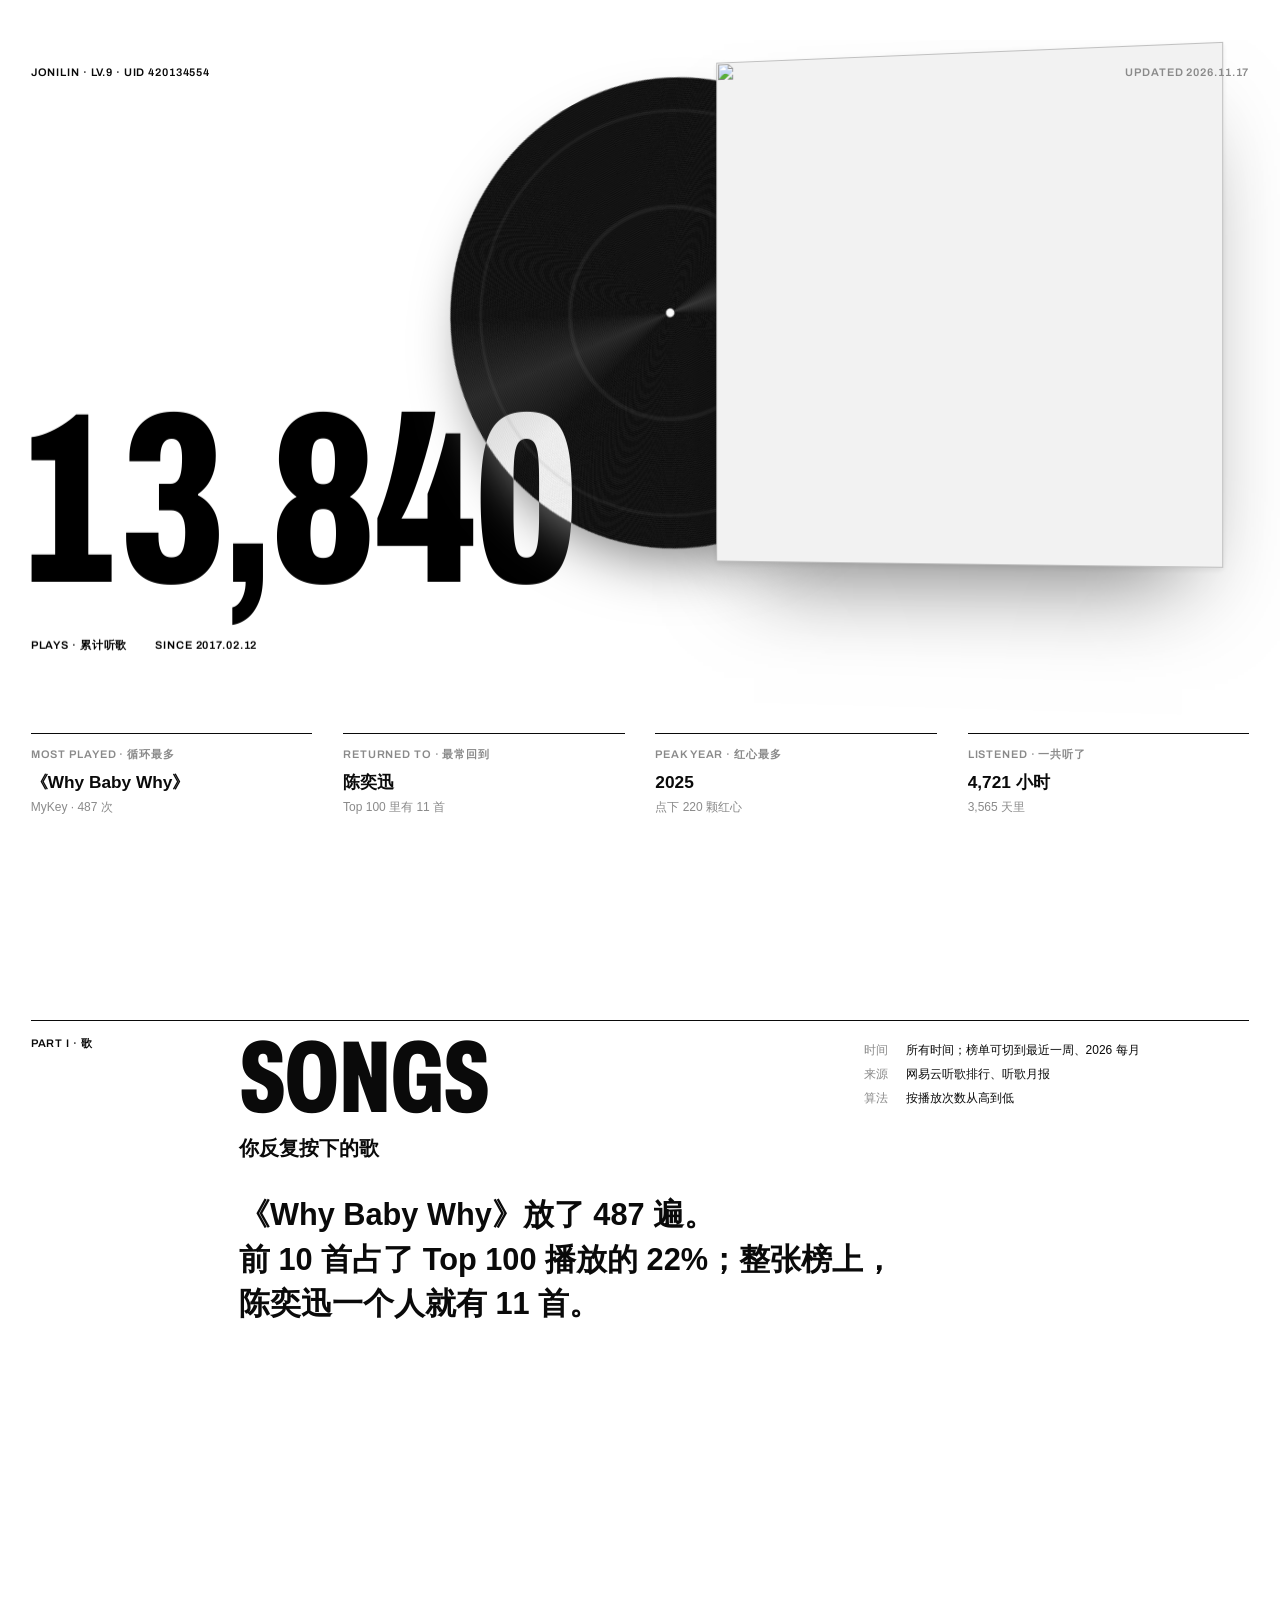
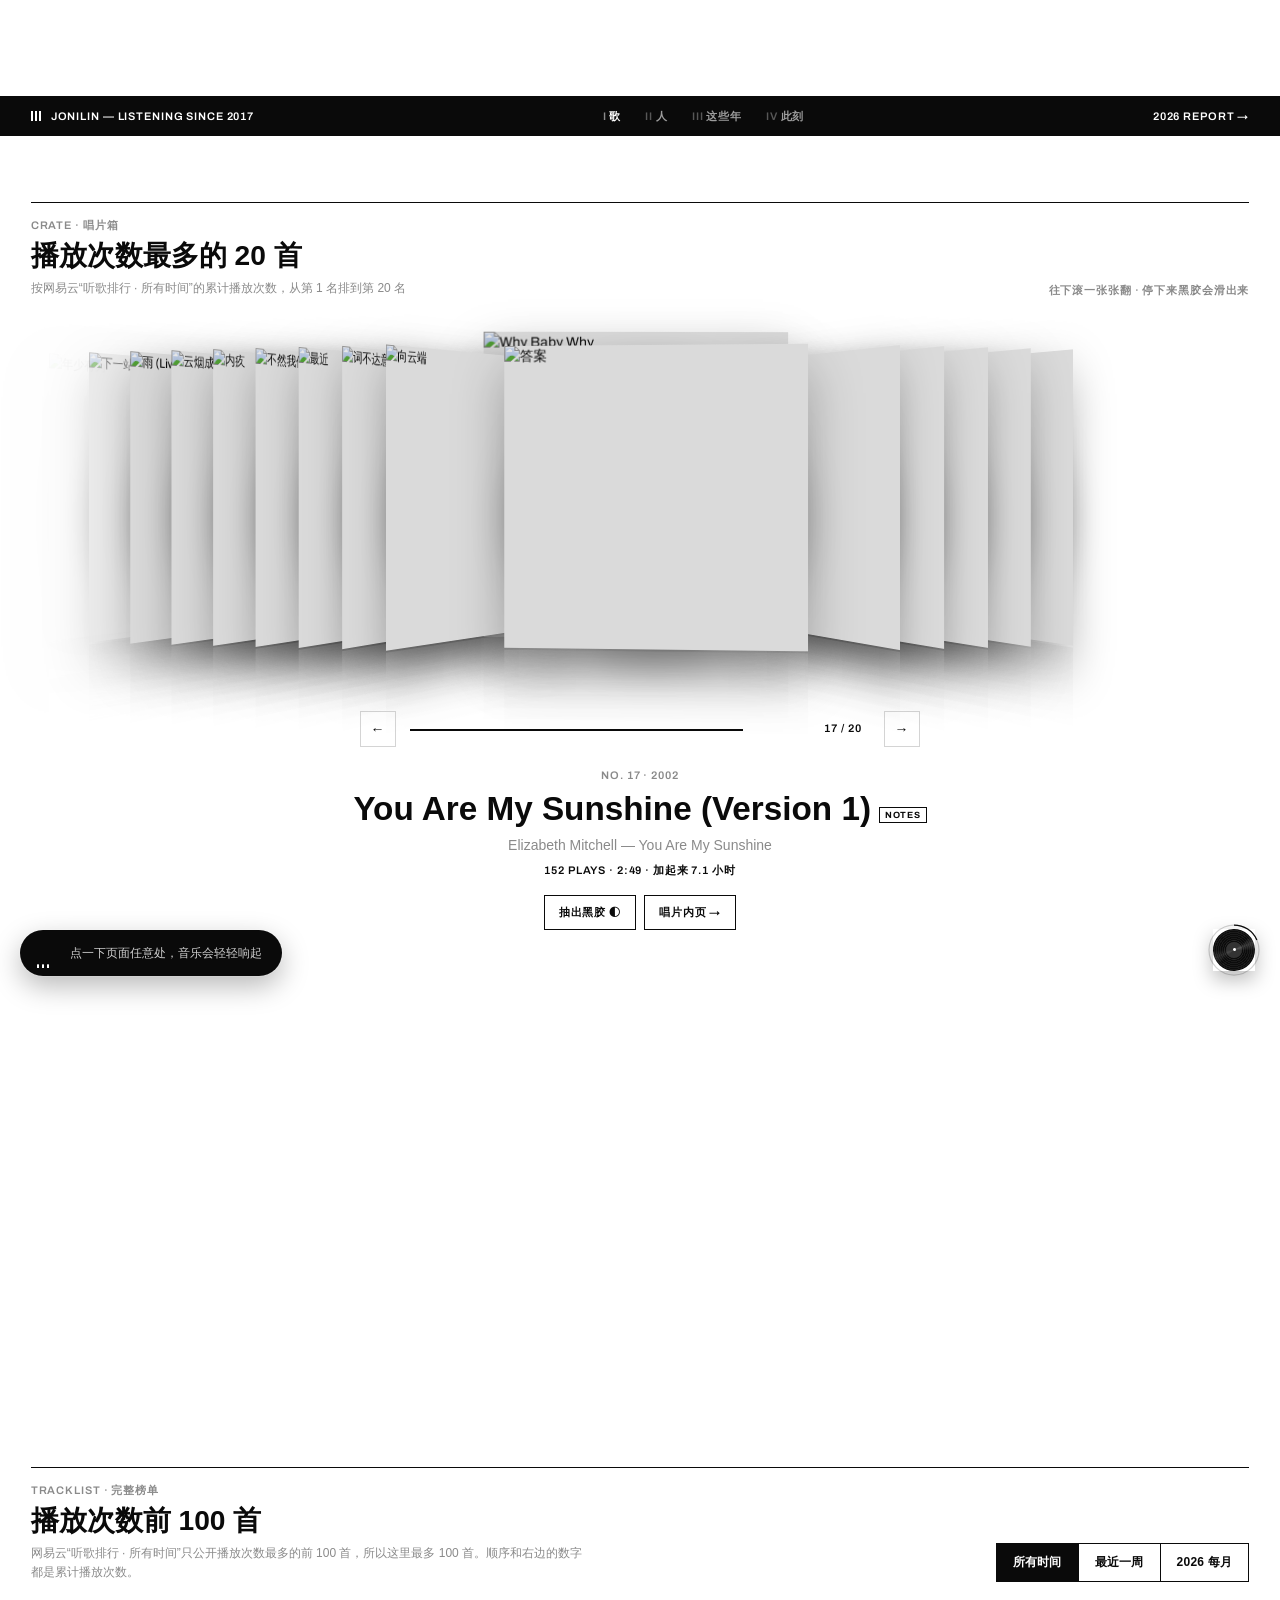
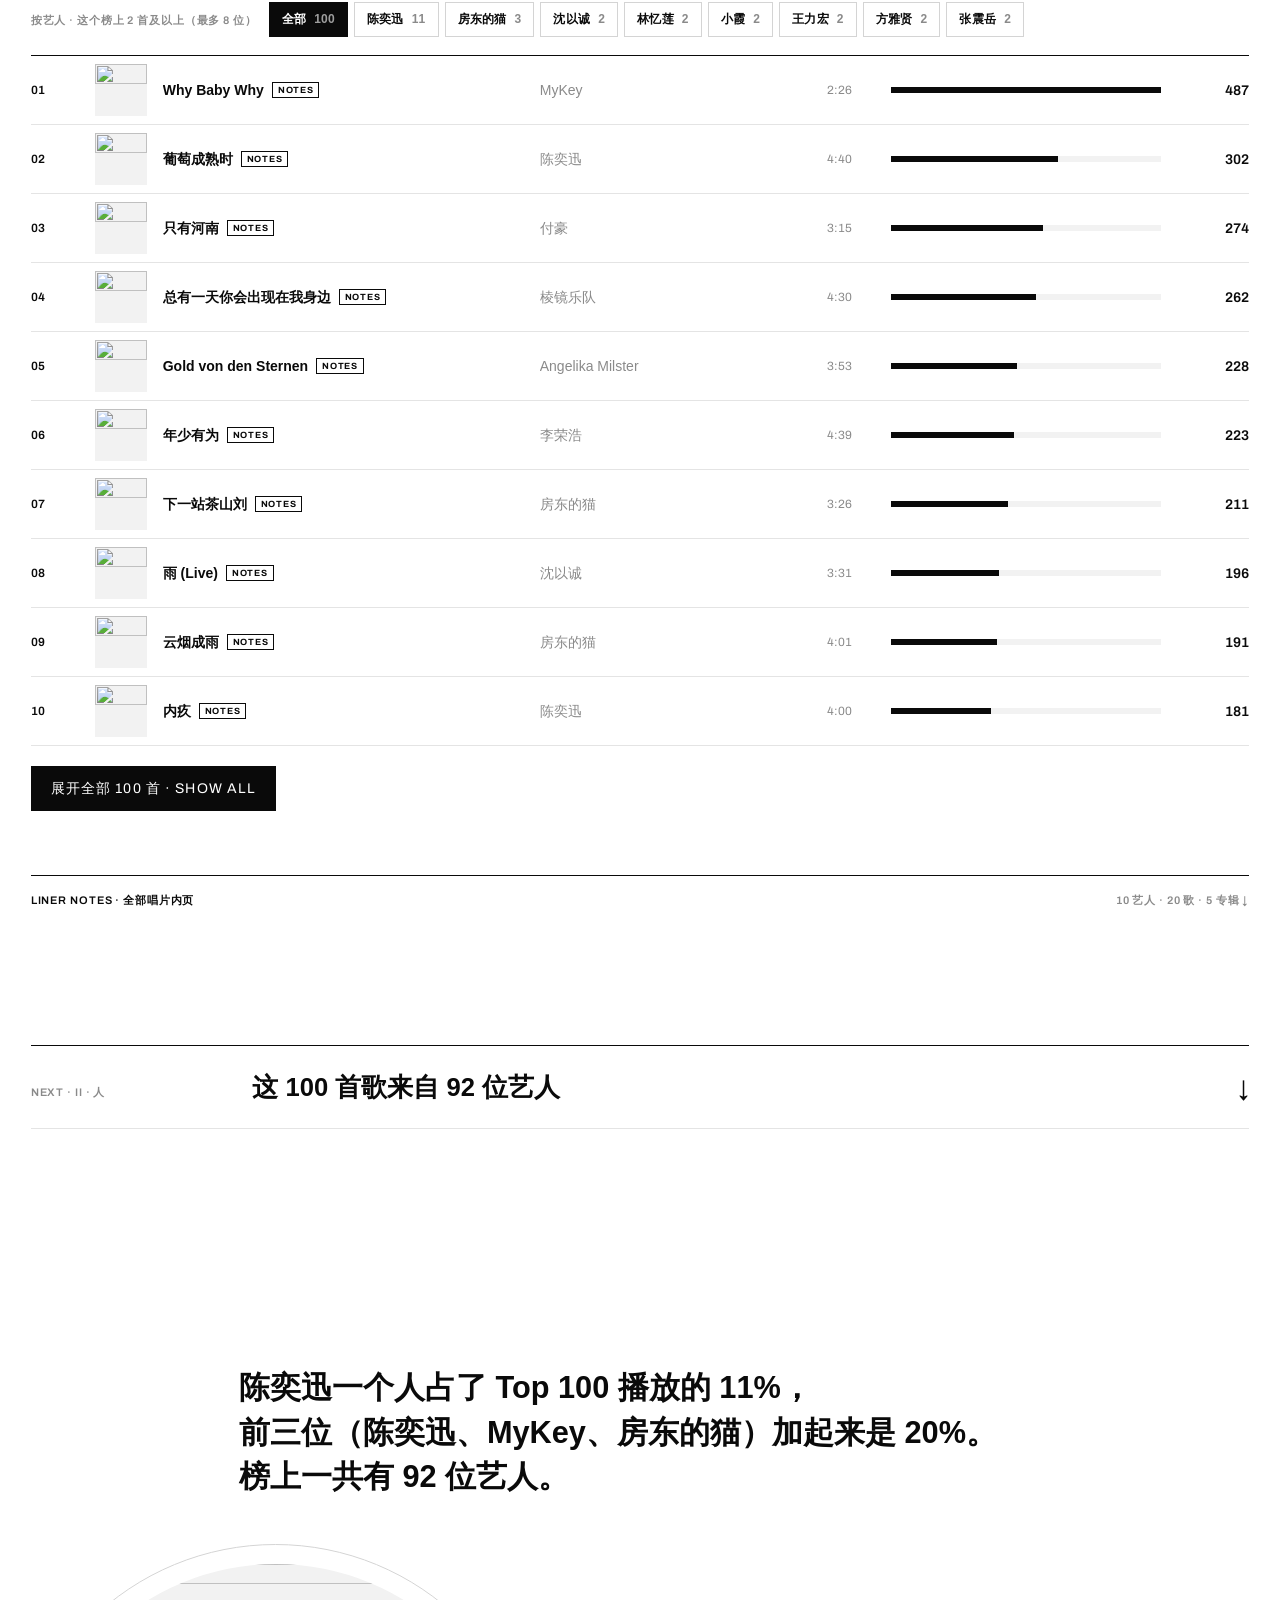
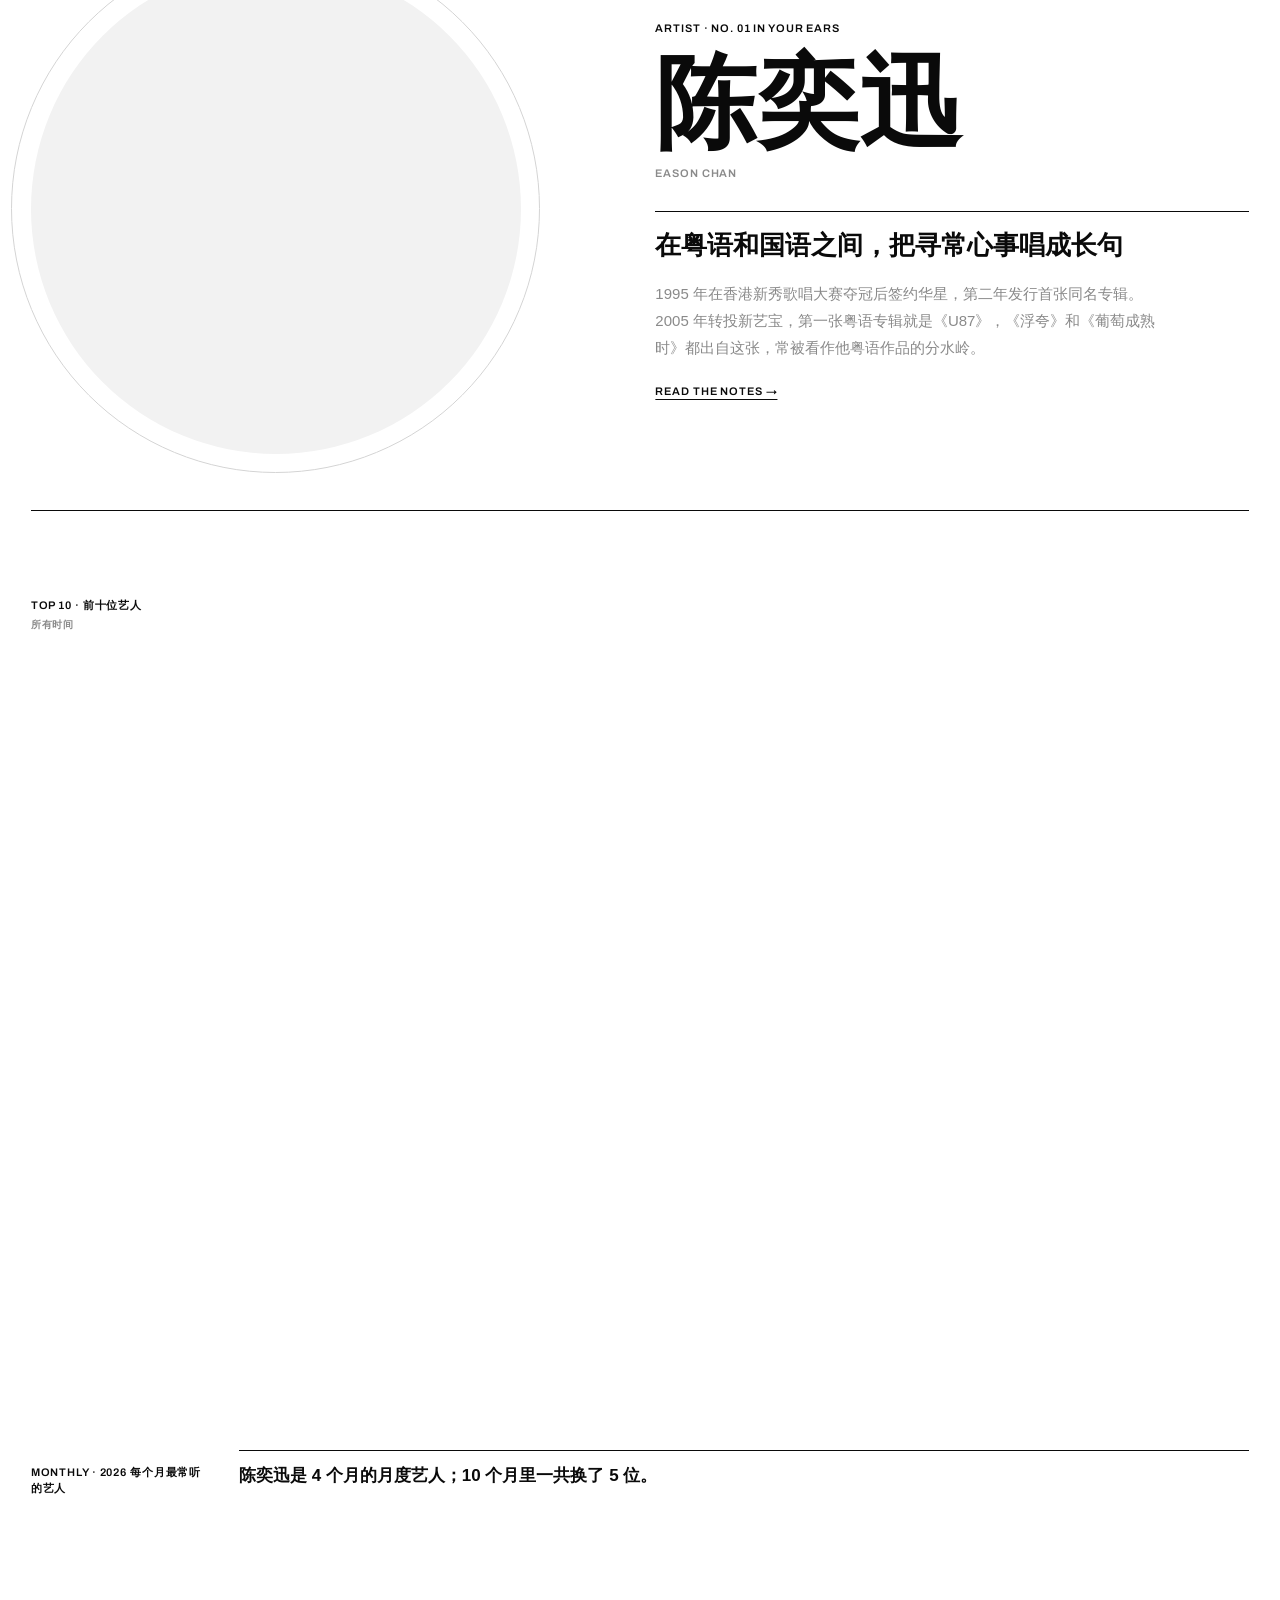
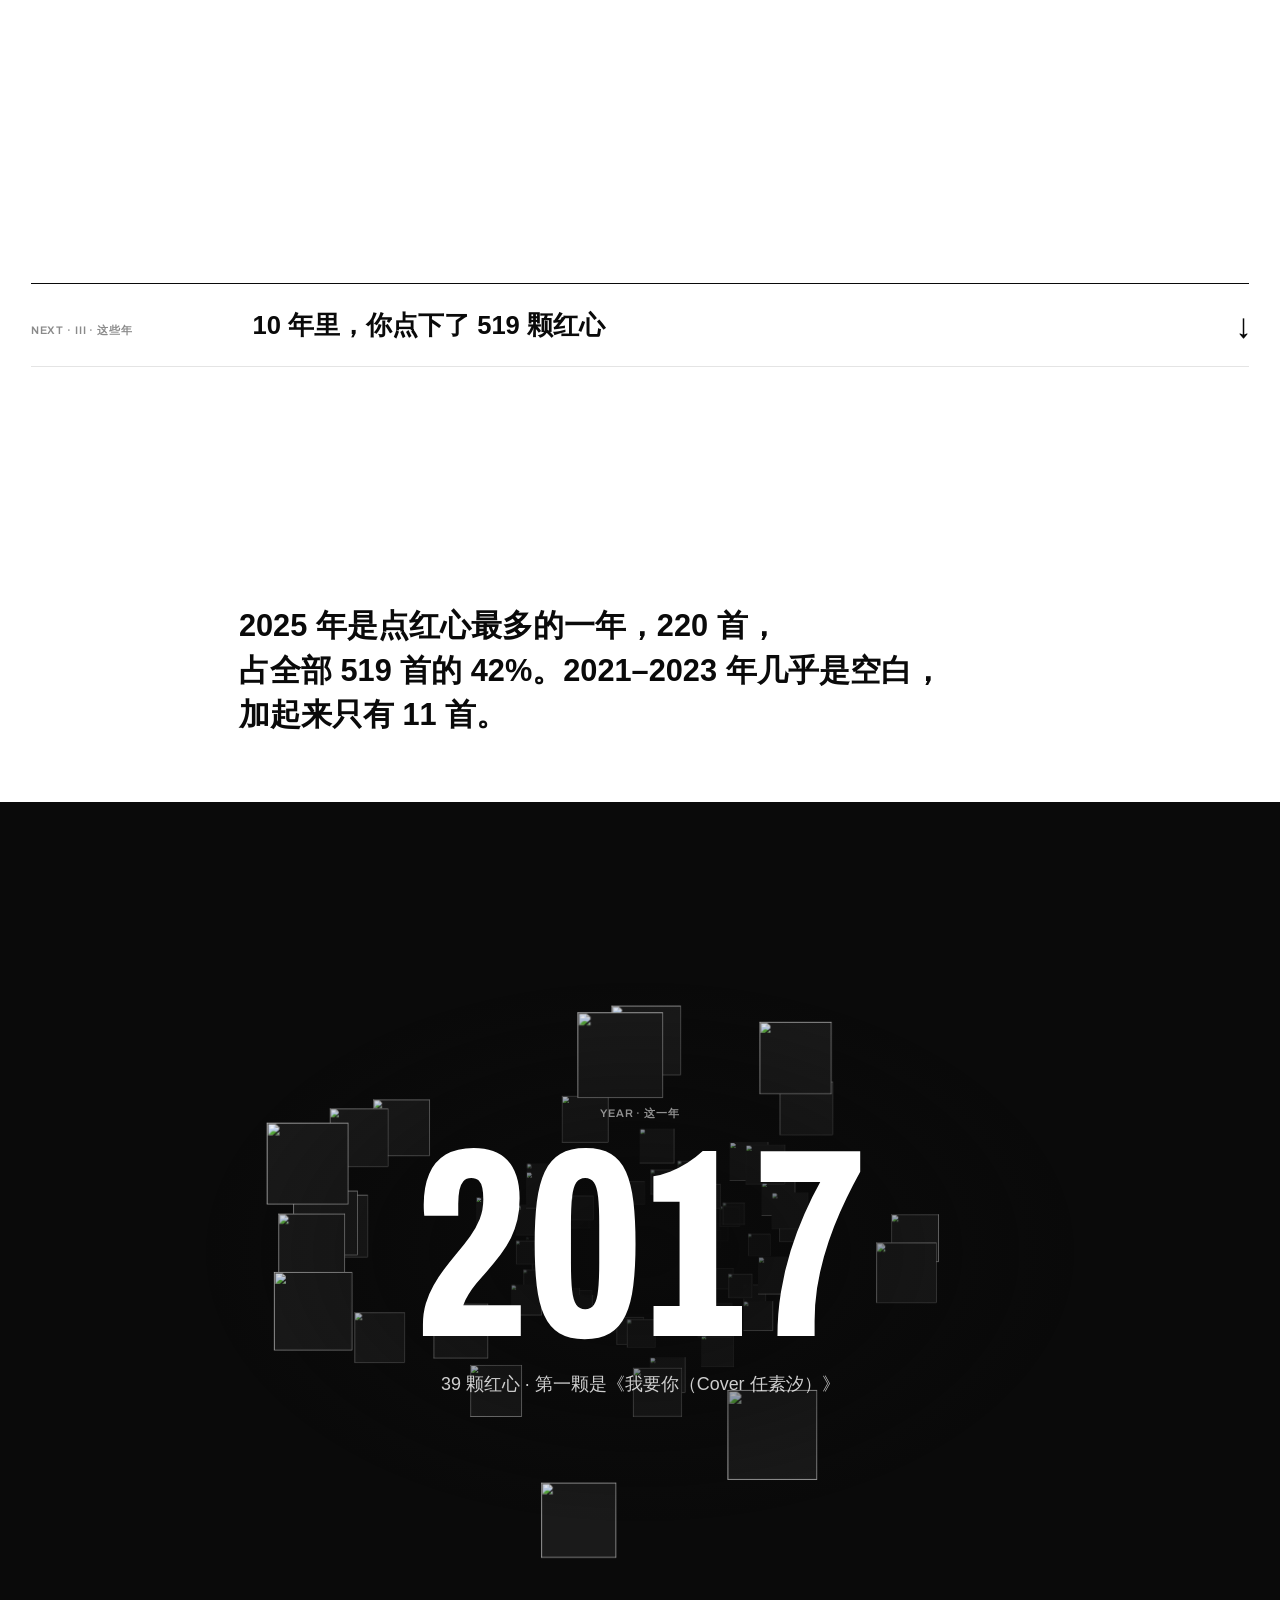
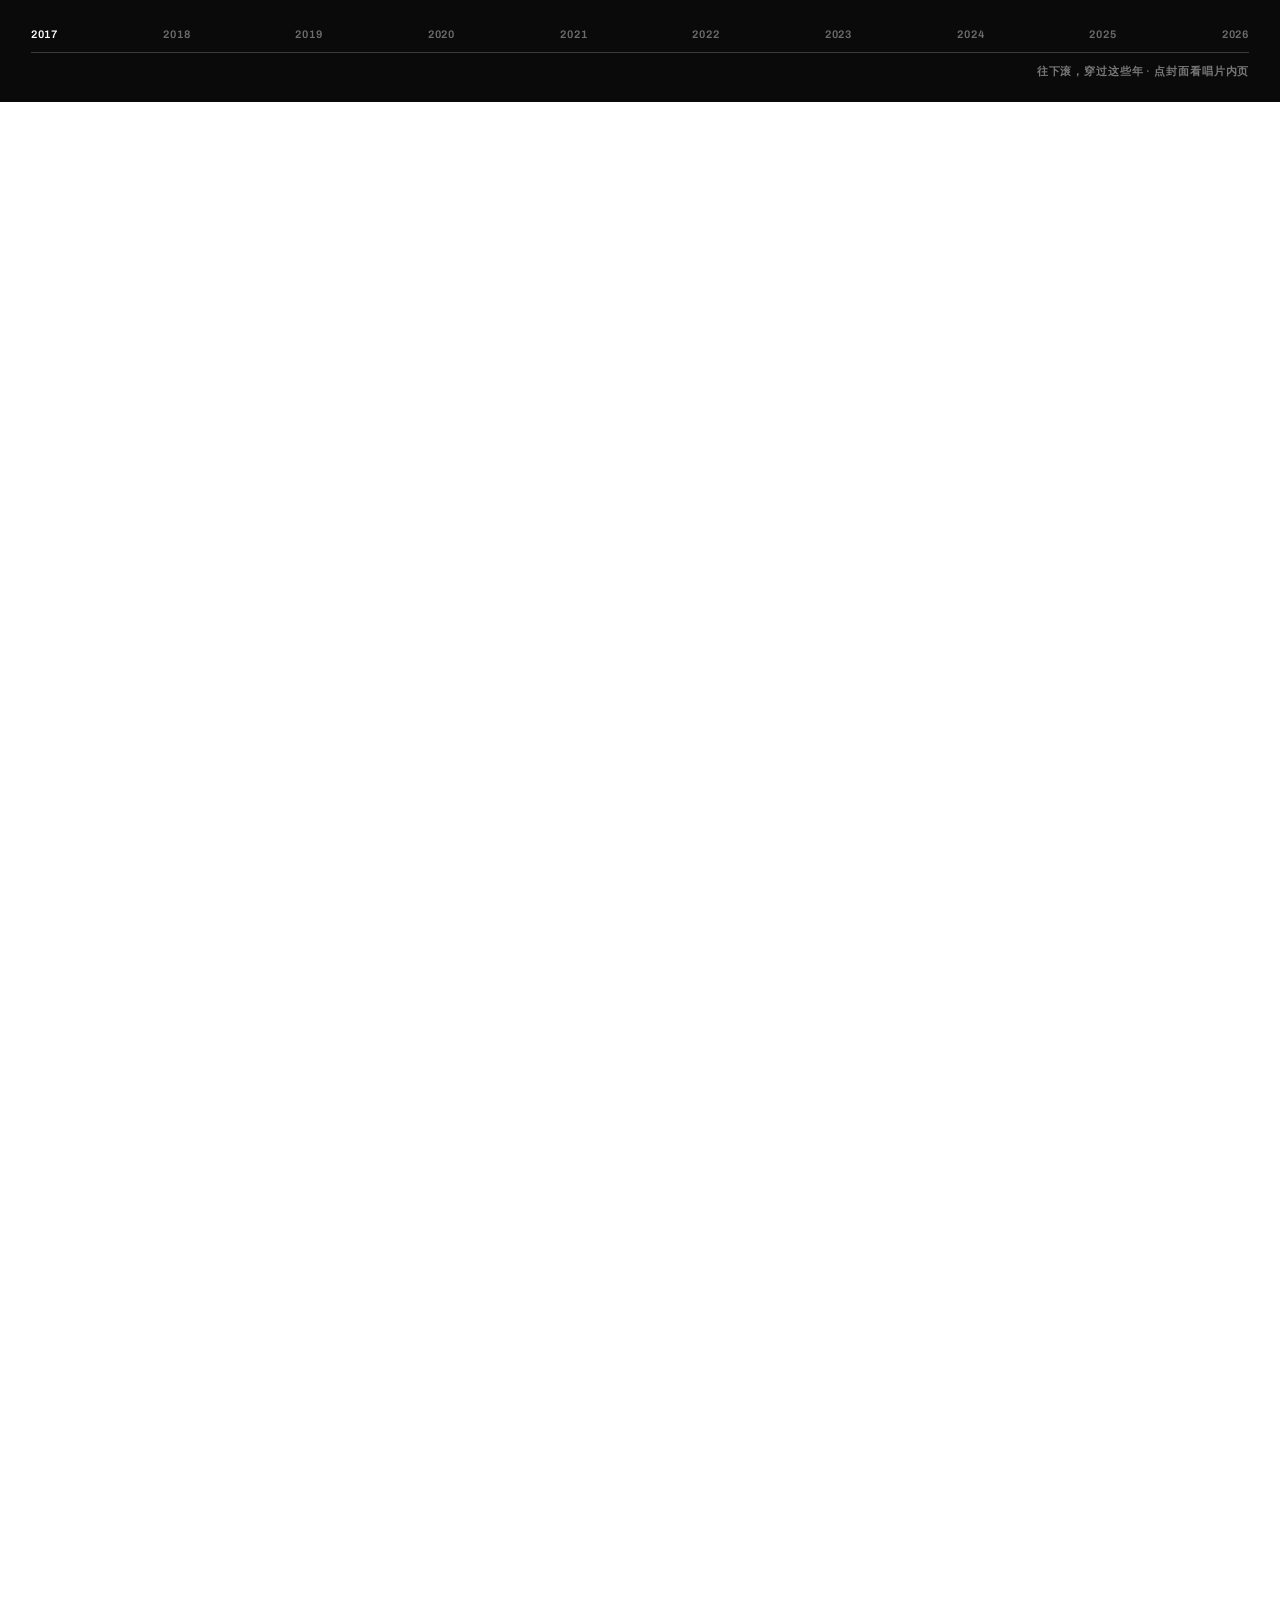
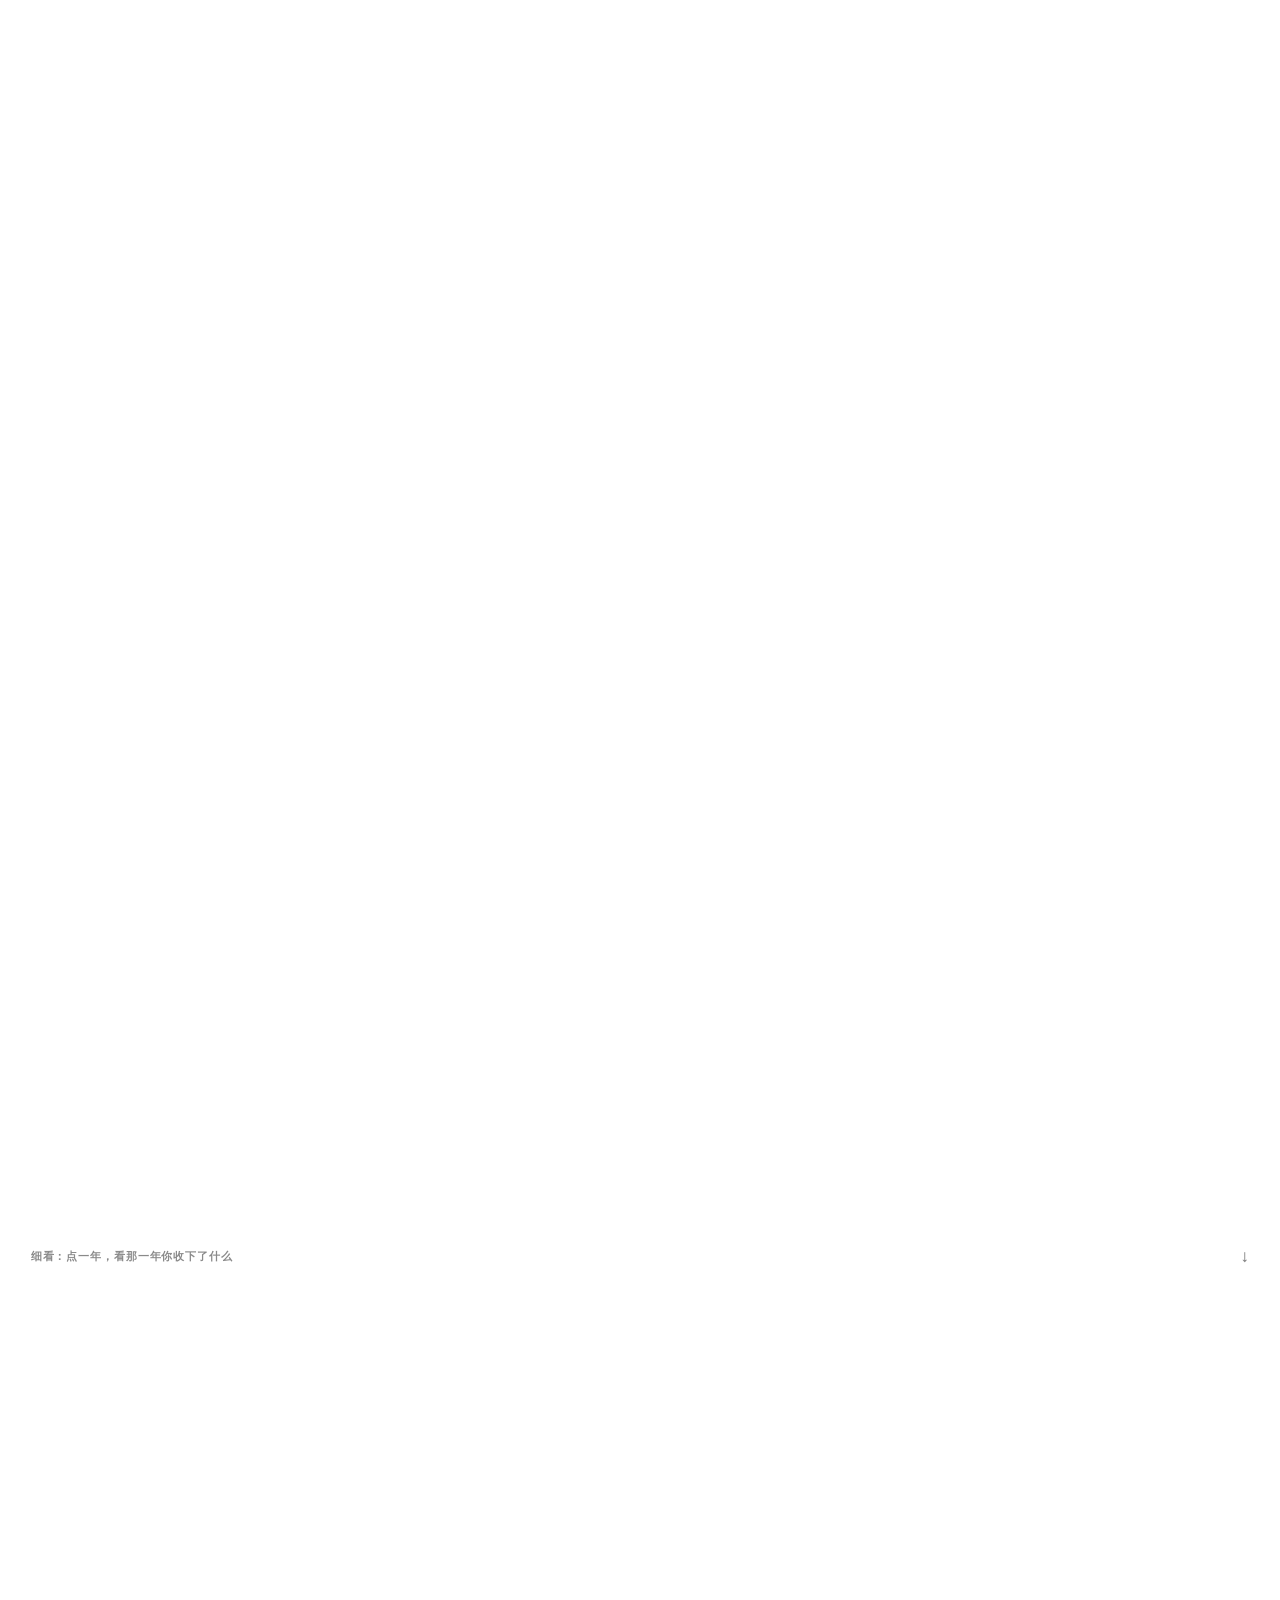
==== commit 4ed71f83: "统一口径：每部分写明时间/来源/算法；完整榜单按所有时间/最近一周/2026每月切换并按艺人筛选；新增2026每月艺人；此刻只留前5首 Co-Authored-By: Claude Opus 5.5 " ====
--- a/index.html
+++ b/index.html
@@ -81,7 +81,32 @@
 .bridge i { font-style: normal; font-size: 22px; transition: transform .3s; }
 .bridge:hover { padding-left: 12px; padding-right: 12px; background: var(--g1); }
 .bridge:hover i { transform: translateY(4px); }
-.sub-h { display: flex; justify-content: space-between; gap: 16px; margin-top: 96px; border-top: 1px solid var(--line); padding-top: 14px; }
+.sub-h { display: flex; justify-content: space-between; align-items: flex-end; gap: 24px; margin-top: 96px; border-top: 1px solid var(--line); padding-top: 14px; }
+/* 时间范围切换 */
+.tabs { display: inline-flex; border: 1px solid var(--fg); flex: none; }
+.tabs button { background: none; border: 0; padding: 10px 16px; cursor: pointer; color: inherit; font-family: var(--cjk); letter-spacing: .02em; text-transform: none; font-size: 12px; font-weight: 600; transition: background .2s, color .2s; }
+.tabs button + button { border-left: 1px solid var(--fg); }
+.tabs button.on { background: var(--fg); color: var(--bg); }
+.tabs button:not(.on):hover { background: var(--g1); }
+/* 每部分标题右边：统一的口径说明 */
+.sec-h .scope { grid-column: 9 / 13; display: flex; flex-direction: column; gap: 6px; padding-top: 6px; }
+.scope div { display: grid; grid-template-columns: 34px minmax(0, 1fr); gap: 8px; font-size: 12px; line-height: 1.5; }
+.scope dt { color: var(--g3); font-family: var(--cjk); }
+.scope dd { font-family: var(--cjk); }
+/* 2026 每个月最常听的艺人 */
+.mart { display: grid; gap: 8px; align-items: end; margin-top: 8px; }
+.mart li { display: flex; flex-direction: column; align-items: center; gap: 8px; text-align: center; cursor: default; min-width: 0; }
+.mart li[data-note] { cursor: pointer; }
+.mart .mb { width: 100%; height: 120px; display: flex; align-items: flex-end; justify-content: center; }
+.mart .mb i { width: 10px; height: var(--h); background: var(--g2); transform-origin: bottom; transform: scaleY(0); transition: transform 1s cubic-bezier(.2,.7,.2,1); }
+.mart.in .mb i { transform: none; }
+.mart li.hl .mb i { background: var(--fg); }
+.mart .art.round { width: 100%; max-width: 72px; border-radius: 50%; }
+.mart li.hl .art.round { box-shadow: 0 0 0 2px var(--bg), 0 0 0 4px var(--fg); }
+.mart b { font-family: var(--cjk); font-size: 13px; font-weight: 700; max-width: 100%; white-space: nowrap; overflow: hidden; text-overflow: ellipsis; }
+.mart .cap { font-size: 10px; letter-spacing: .02em; }
+.sub > .cap small { display: block; margin-top: 4px; font-size: 10px; }
+.week5 { margin-top: 0; }
 .sub-h + .filt { margin-top: 20px; }
 
 /* ---------- 唱片箱 ---------- */
@@ -300,16 +325,15 @@
 .subs-d { margin-top: 48px; border-top: 1px solid var(--line); }
 
 /* ---------- 此刻 ---------- */
-.strip { display: grid; grid-template-columns: repeat(14, minmax(0, 1fr)); }
-.strip .w { position: relative; display: block; }
-.strip .w.first { grid-column: span 2; grid-row: span 2; }
-.strip .tip { position: absolute; inset: auto 0 0 0; background: var(--fg); color: var(--bg); padding: 8px 10px; font-family: var(--cjk); font-size: 11px; line-height: 1.4; }
-.strip .tip b { display: block; font-size: 13px; }
 .foot { margin-top: 120px; }
 
 @media (max-width: 1000px) { .top nav { display: none; } }
 @media (max-width: 720px) {
   .crate-tip { display: none; }
+  .sec-h .scope { grid-column: 1 / 13; margin-top: 14px; }
+  .sub-h { flex-direction: column; align-items: stretch; }
+  .tabs { width: 100%; } .tabs button { flex: 1; padding: 10px 6px; }
+  .mart { overflow-x: auto; grid-template-columns: repeat(var(--n, 10), 78px) !important; scrollbar-width: none; }
   .hero { height: auto; min-height: calc(100svh - 40px); }
   .hero-art { position: relative; right: auto; top: auto; transform: none; width: 64vw; margin: 28px 0 0 auto; margin-right: calc(var(--pad) + 4vw); }
   .hero-main { margin-bottom: 24px; margin-top: 8px; }
@@ -350,8 +374,6 @@
   .yr-r { grid-template-columns: repeat(4, minmax(0, 1fr)); margin-top: 28px; }
   .pls { grid-template-columns: repeat(2, minmax(0, 1fr)); }
   .subs { columns: 1; }
-  .strip { grid-template-columns: repeat(6, minmax(0, 1fr)); }
-  .strip .w:nth-child(n+16) { display: none; }
   .feat-lead .pt { grid-column: 3 / 11; margin-bottom: 32px; }
   .feat-lead .tx, .toc3 { grid-column: 1 / 13; }
   .toc3 { grid-template-columns: 1fr; row-gap: 36px; }
@@ -383,7 +405,7 @@
 
 
   <section class="sec pad" id="songs">
-    <div class="sec-h reveal"><span class="n cap">Part I · 歌</span><h2 class="xl">Songs<small>你反复按下的歌</small></h2><p class="how">网易云“所有时间”排行，数字是累计播放次数。先在唱片箱里一张张翻前 20 首，下面是完整的 100 首。</p></div>
+    <div class="sec-h reveal"><span class="n cap">Part I · 歌</span><h2 class="xl">Songs<small>你反复按下的歌</small></h2><dl class="scope"><div><dt>时间</dt><dd>所有时间；榜单可切到最近一周、2026 每月</dd></div><div><dt>来源</dt><dd>网易云听歌排行、听歌月报</dd></div><div><dt>算法</dt><dd>按播放次数从高到低</dd></div></dl></div>
     <div class="lede"><p id="s-lede"></p></div>
     <div class="crate" id="crate"><div class="crate-pin">
       <div class="crate-h"><div class="hd"><span class="cap g">Crate · 唱片箱</span><b>播放次数最多的 20 首</b><span class="src">按网易云“听歌排行 · 所有时间”的累计播放次数，从第 1 名排到第 20 名</span></div><span class="cap g crate-tip">往下滚一张张翻 · 停下来黑胶会滑出来</span></div>
@@ -391,7 +413,7 @@
       <div class="crate-bar"><button class="cap" data-prev aria-label="上一张">←</button><div class="crate-track"><i></i></div><span class="cap tnum crate-n"></span><button class="cap" data-next aria-label="下一张">→</button></div>
       <div class="crate-info" aria-live="polite"></div>
     </div></div>
-    <div class="sub-h"><div class="hd"><span class="cap g">Tracklist · 完整榜单</span><b>播放次数前 <span id="tl-n">100</span> 首</b><span class="src">网易云的“听歌排行 · 所有时间”只公开播放次数最多的前 100 首，所以这里最多是 100 首；顺序和右边的数字都是网易云记录的累计播放次数。</span></div></div>
+    <div class="sub-h"><div class="hd"><span class="cap g">Tracklist · 完整榜单</span><b id="tl-title"></b><span class="src" id="tl-src"></span></div><div class="tabs" id="tl-tabs" role="tablist" aria-label="时间范围"></div></div>
     <div class="filt" id="filt" role="toolbar" aria-label="筛选"></div>
     <ol class="list cap-none" id="list"></ol>
     <button class="btn cap" id="more">Show all 100</button>
@@ -400,15 +422,16 @@
   </section>
 
   <section class="sec pad" id="artists-sec">
-    <div class="sec-h reveal"><span class="n cap">Part II · 人</span><h2 class="xl">Artists<small>你反复回到的人</small></h2><p class="how">把 Top 100 里每首歌的播放次数按艺人相加。带 Notes 标记的艺人写了背景。</p></div>
+    <div class="sec-h reveal"><span class="n cap">Part II · 人</span><h2 class="xl">Artists<small>你反复回到的人</small></h2><dl class="scope"><div><dt>时间</dt><dd>所有时间；月度艺人为 2026 年</dd></div><div><dt>来源</dt><dd>播放次数前 100 首；2026 听歌月报</dd></div><div><dt>算法</dt><dd>每位艺人名下歌曲的播放次数相加</dd></div></dl></div>
     <div class="lede"><p id="p-lede"></p></div>
     <div class="feat" id="feat"></div>
-    <div class="sub"><span class="cap">Top 10 · 前十位艺人</span><ol class="artists reveal" id="artists"></ol></div>
+    <div class="sub"><span class="cap">Top 10 · 前十位艺人<small class="g">所有时间</small></span><ol class="artists reveal" id="artists"></ol></div>
+    <div class="sub" id="mart-w"><span class="cap">Monthly · 2026 每个月最常听的艺人</span><div><p class="sub-say" id="mart-say"></p><ol class="mart reveal" id="mart"></ol></div></div>
     <a class="bridge" href="#years" data-next="years"></a>
   </section>
 
   <section class="sec pad" id="years">
-    <div class="sec-h reveal"><span class="n cap">Part III · 这些年</span><h2 class="xl">Years<small>你一路收下的歌</small></h2><p class="how">“我喜欢的音乐”里每首歌点红心的日期和发行年份。斜纹表示这一年还没过完。</p></div>
+    <div class="sec-h reveal"><span class="n cap">Part III · 这些年</span><h2 class="xl">Years<small>你一路收下的歌</small></h2><dl class="scope"><div><dt>时间</dt><dd>从注册到现在</dd></div><div><dt>来源</dt><dd>“我喜欢的音乐”</dd></div><div><dt>算法</dt><dd>按点红心的日期分年；年代按歌曲发行年份</dd></div></dl></div>
     <div class="lede"><p id="y-lede"></p></div>
     <div class="tunnel" id="tunnel" aria-label="时间隧道：往下滚，穿过每一年点下的红心">
       <div class="tn-pin">
@@ -428,9 +451,10 @@
   </section>
 
   <section class="sec pad now" id="now">
-    <div class="sec-h reveal"><span class="n cap">Part IV · 此刻</span><h2 class="xl">Now<small>这一周你在听什么</small></h2><p class="how">网易云“最近一周”排行。今年的完整回顾在年度报告里。</p></div>
+    <div class="sec-h reveal"><span class="n cap">Part IV · 此刻</span><h2 class="xl">Now<small>这一周你在听什么</small></h2><dl class="scope"><div><dt>时间</dt><dd>最近 7 天</dd></div><div><dt>来源</dt><dd>网易云听歌排行“最近一周”</dd></div><div><dt>算法</dt><dd>按播放次数从高到低</dd></div></dl></div>
     <div class="lede"><p id="week-note"></p></div>
-    <div class="strip" id="week"></div>
+    <ol class="list cap-none week5" id="week"></ol>
+    <button class="btn cap" id="week-all">看最近一周的完整榜单 ↑</button>
   </section>
 </main>
 
@@ -527,6 +551,17 @@
 /* ---------- Part I 画像：艺人 + 年代 ---------- */
 sect('artists-sec', () => {
   if (!arts.length) throw new Error('排行未公开');
+  // 2026 每个月最常听的艺人（听歌月报），柱子高度 = 那个月听 TA 的分钟数
+  try {
+    const M = (window.LISTEN && LISTEN.months || []).map((m, i) => m.topArtist ? { i, a: m.topArtist, min: parseInt((m.topArtist.items && m.topArtist.items[1] || [])[1]) || 0 } : null).filter(Boolean);
+    if (M.length < 3) throw 0;
+    const cnt = {}; M.forEach(x => cnt[x.a.n] = (cnt[x.a.n] || 0) + 1);
+    const [ta, tn] = Object.entries(cnt).sort((a, b) => b[1] - a[1])[0], mmx = Math.max(1, ...M.map(x => x.min));
+    $('#mart-say').textContent = tn > 1 ? `${ta}是 ${tn} 个月的月度艺人；${M.length} 个月里一共换了 ${Object.keys(cnt).length} 位。` : `${M.length} 个月，每个月都是不同的人。`;
+    $('#mart').style.gridTemplateColumns = `repeat(${M.length}, minmax(0, 1fr))`;
+    $('#mart').innerHTML = M.map(x => `<li class="${x.a.n === ta && tn > 1 ? 'hl' : ''}" ${note('artist', x.a.n)} style="--h:${(x.min / mmx * 100).toFixed(1)}%">
+      <span class="mb"><i></i></span>${art(x.a.pic, 160, 'round')}<b>${x.a.n}</b><span class="cap g tnum">${x.i + 1} 月${x.min ? ` · ${fmt(x.min)} 分钟` : ''}</span></li>`).join('');
+  } catch (e) { $('#mart-w').remove(); }
   const [a0, o0] = arts[0], t3 = arts.slice(0, 3);
   $('#p-lede').textContent = `${a0}一个人占了 Top 100 播放的 ${pct(o0.v, topSum)}%` +
     (t3.length === 3 ? `，前三位（${t3.map(x => x[0]).join('、')}）加起来是 ${pct(t3.reduce((t, [, o]) => t + o.v, 0), topSum)}%。` : '。') +
@@ -559,37 +594,47 @@
       <span class="by">${s.a.join(' / ')} — ${s.al}</span><span class="cap tnum">${fmt(s.pc)} plays · ${mmss(s.dt)} · 加起来 ${hrs(s.dt * s.pc)}</span>
       <span class="ci-go"><button class="cap" data-pull>抽出黑胶 ◐</button>${note('song', s.id) ? `<button class="cap" ${note('song', s.id)}>唱片内页 →</button>` : ''}</span>` });
 
-  // 筛选分三组，每组的依据写在组名上：
-  //   艺人 = 在这 100 首里有 2 首及以上的艺人；发行年代 = 歌曲的发行年份，至少 3 首的年代才列出；内页 = 写了背景资料的歌
-  const F = [{ k: 'all', g: '', t: '全部', f: () => true }];
-  arts.filter(([, o]) => o.n >= 2).forEach(([a]) => F.push({ k: 'a:' + a, g: 'artist', t: a, f: s => s.a.includes(a) }));
-  const dd = {}; D.allTime.forEach(s => { if (s.y > 1900) { const k = Math.floor(s.y / 10) * 10; dd[k] = (dd[k] || 0) + 1; } });
-  Object.keys(dd).filter(k => dd[k] >= 3).sort().forEach(k => F.push({ k: 'd:' + k, g: 'decade', t: `${k} 年代`, f: s => Math.floor(s.y / 10) * 10 == k }));
-  if (L) F.push({ k: 'notes', g: 'notes', t: '有唱片内页的', f: s => L.noted('song', s.id) });
-  F.forEach(x => x.n = D.allTime.filter(x.f).length);
-  let cur = F[0], shown = 10;
-  const G = [['', ''], ['artist', '按艺人 · 榜上 2 首及以上'], ['decade', '按发行年代'], ['notes', '其他']];
-  const chip = x => `<button class="chip cap ${x.k === 'all' ? 'on' : ''}" data-k="${x.k}" aria-pressed="${x.k === 'all'}">${x.t}<span class="g tnum">${x.n}</span></button>`;
-  $('#filt').innerHTML = G.map(([g, label]) => { const xs = F.filter(x => x.g === g && x.n); return xs.length ? `<div class="fg">${label ? `<span class="fl cap g">${label}</span>` : ''}${xs.map(chip).join('')}</div>` : ''; }).join('');
-  const row = (s, i) => `<li class="row" ${note('song', s.id)} ${L ? 'title="点开唱片内页"' : ''}>
-    <span class="r tnum">${pad2(i + 1)}</span>${art(s.pic, 104)}
-    <span class="t">${s.n}${L && L.noted('song', s.id) ? '<span class="has-note">Notes</span>' : ''}</span><span class="a">${s.a.join(' / ')}</span><span class="d tnum">${mmss(s.dt)}</span>
-    <span class="b"><i style="width:${(s.pc || 0) / max * 100}%"></i></span><span class="p tnum">${fmt(s.pc)}</span></li>`;
+  // 完整榜单：按时间范围切换（网易云能给的三种口径），再按艺人细分
+  const LSN = window.LISTEN, MZ = i => `${i + 1} 月`;
+  const monthly = LSN && LSN.months ? LSN.months.map((m, i) => m.topSong ? { ...m.topSong, a: m.topSong.a || [], mo: i } : null).filter(Boolean) : [];
+  const SETS = [
+    { k: 'all', tab: '所有时间', list: D.allTime, title: n => `播放次数前 ${n} 首`,
+      src: '网易云“听歌排行 · 所有时间”只公开播放次数最多的前 100 首，所以这里最多 100 首。顺序和右边的数字都是累计播放次数。' },
+    { k: 'week', tab: '最近一周', list: D.week, title: n => `最近一周播放次数前 ${n} 首`,
+      src: '网易云“听歌排行 · 最近一周”，同样最多 100 首。右边的数字是这 7 天里的播放次数。' },
+    { k: 'month', tab: '2026 每月', list: monthly, title: () => '2026 年每个月循环最多的歌',
+      src: '来自网易云每个月的听歌月报：每个月只取播放次数第一的那首，右边的数字是它在那个月里的播放次数。' }
+  ].filter(x => x.list.length);
+  let set = SETS[0], fa = null, shown = 10;
+  const row = (s, i, mx) => `<li class="row" ${note('song', s.id)} ${L && s.id ? 'title="点开唱片内页"' : ''}>
+    <span class="r tnum">${s.mo !== undefined ? MZ(s.mo) : pad2(i + 1)}</span>${art(s.pic, 104)}
+    <span class="t">${s.n}${L && L.noted('song', s.id) ? '<span class="has-note">Notes</span>' : ''}</span><span class="a">${(s.a || []).join(' / ')}</span><span class="d tnum">${mmss(s.dt)}</span>
+    <span class="b"><i style="width:${(s.pc || 0) / mx * 100}%"></i></span><span class="p tnum">${fmt(s.pc)}</span></li>`;
   const render = () => {
-    const rows = D.allTime.map((s, i) => [s, i]).filter(([s]) => cur.f(s));
-    const list = cur.k === 'all' ? rows.slice(0, shown) : rows;
-    $('#list').innerHTML = list.map(([s, i]) => row(s, i)).join('');
-    $('#tl-n').textContent = D.allTime.length;
-    $('#more').hidden = cur.k !== 'all';
-    $('#more').textContent = shown >= D.allTime.length ? 'Collapse · 收起' : `Show all ${D.allTime.length} · 展开全部`;
+    const mx = Math.max(1, ...set.list.map(s => s.pc || 0));
+    const rows = set.list.map((s, i) => [s, i]).filter(([s]) => !fa || (s.a || []).includes(fa));
+    const list = fa || set.k === 'month' ? rows : rows.slice(0, shown);
+    $('#list').innerHTML = list.map(([s, i]) => row(s, i, mx)).join('');
+    $('#tl-title').textContent = set.title(set.list.length); $('#tl-src').textContent = set.src;
+    const long = !fa && set.k !== 'month' && set.list.length > 10;
+    $('#more').hidden = !long;
+    $('#more').textContent = shown >= set.list.length ? '收起 · Collapse' : `展开全部 ${set.list.length} 首 · Show all`;
+    // 第二层：这个榜上有 2 首及以上的艺人
+    if (set.k === 'month') { $('#filt').innerHTML = ''; return; }
+    const A = {}; set.list.forEach(s => (s.a || []).forEach(a => A[a] = (A[a] || 0) + 1));
+    const xs = Object.entries(A).filter(([, n]) => n >= 2).sort((a, b) => b[1] - a[1]).slice(0, 8);   // 最多列 8 位，按在榜上的首数
+    $('#filt').innerHTML = xs.length ? `<div class="fg"><span class="fl cap g">按艺人 · 这个榜上 2 首及以上（最多 8 位）</span>
+      <button class="chip cap ${fa ? '' : 'on'}" data-a="" aria-pressed="${!fa}">全部<span class="g tnum">${set.list.length}</span></button>
+      ${xs.map(([a, n]) => `<button class="chip cap ${fa === a ? 'on' : ''}" data-a="${a}" aria-pressed="${fa === a}">${a}<span class="g tnum">${n}</span></button>`).join('')}</div>` : '';
   };
-  $('#filt').onclick = e => { const b = e.target.closest('.chip'); if (!b) return;
-    cur = F.find(x => x.k === b.dataset.k);
-    $('#filt').querySelectorAll('.chip').forEach(c => { c.classList.toggle('on', c === b); c.setAttribute('aria-pressed', c === b); });
-    render(); };
-  $('#more').onclick = () => { const was = shown; shown = shown >= D.allTime.length ? 10 : D.allTime.length; render();
-    if (was > shown) $('#filt').scrollIntoView({ block: 'start' }); };
-  render();
+  if (SETS.length < 2) $('#tl-tabs').hidden = true;   // 只有一种时间范围时不需要切换
+  const tabs = () => $('#tl-tabs').innerHTML = SETS.map(x => `<button role="tab" class="cap ${x === set ? 'on' : ''}" aria-selected="${x === set}" data-k="${x.k}">${x.tab}</button>`).join('');
+  $('#tl-tabs').onclick = e => { const b = e.target.closest('[data-k]'); if (!b) return; set = SETS.find(x => x.k === b.dataset.k); fa = null; shown = 10; tabs(); render(); };
+  $('#filt').onclick = e => { const b = e.target.closest('.chip'); if (!b) return; fa = b.dataset.a || null; render(); };
+  $('#more').onclick = () => { const was = shown; shown = shown >= set.list.length ? 10 : set.list.length; render();
+    if (was > shown) $('#tl-tabs').scrollIntoView({ block: 'center' }); };
+  window.mjShowSet = k => { const x = SETS.find(y => y.k === k); if (!x) return; set = x; fa = null; shown = 10; tabs(); render(); };
+  tabs(); render();
 
   // 全部唱片内页的目录，收在折叠里
   try {
@@ -672,8 +717,11 @@
   if (!D.week.length) throw new Error('本周排行未公开');
   const wa = {}; D.week.forEach(s => s.a.forEach(a => wa[a] = (wa[a] || 0) + 1));
   const [wt, wn] = Object.entries(wa).sort((a, b) => b[1] - a[1])[0];
-  $('#week-note').textContent = `这一周听了 ${D.week.length} 首，最常听的是《${D.week[0].n}》，${wt}出现了 ${wn} 次。`;
-  $('#week').innerHTML = D.week.slice(0, 25).map((s, i) => `<span class="w${i ? '' : ' first'}" title="${s.n} — ${s.a.join(' / ')}${s.pc ? ` · ${s.pc}×` : ''}">${art(s.pic, i ? 160 : 400)}${i ? '' : `<span class="tip"><b>${s.n}</b>${s.a.join(' / ')}</span>`}</span>`).join('');
+  $('#week-note').textContent = `最近 7 天播放最多的是《${D.week[0].n}》${D.week[0].pc ? `，放了 ${D.week[0].pc} 遍` : ''}；这周的前 ${D.week.length} 首里，${wt}有 ${wn} 首。`;
+  const wmx = Math.max(1, ...D.week.map(s => s.pc || 0));
+  $('#week').innerHTML = D.week.slice(0, 5).map((s, i) => `<li class="row" ${note('song', s.id)}><span class="r tnum">${pad2(i + 1)}</span>${art(s.pic, 104)}
+    <span class="t">${s.n}</span><span class="a">${s.a.join(' / ')}</span><span class="d tnum">${mmss(s.dt)}</span><span class="b"><i style="width:${(s.pc || 0) / wmx * 100}%"></i></span><span class="p tnum">${s.pc ? fmt(s.pc) : ''}</span></li>`).join('');
+  $('#week-all').onclick = () => { if (window.mjShowSet) { mjShowSet('week'); const t = $('#tl-tabs'); (window.mjScrollTo || (y => scrollTo({ top: y, behavior: 'smooth' })))(t.getBoundingClientRect().top + scrollY - 160); } };
 });
 
 $('#f1').textContent = `Data · ${day(D.fetchedAt)}`;
